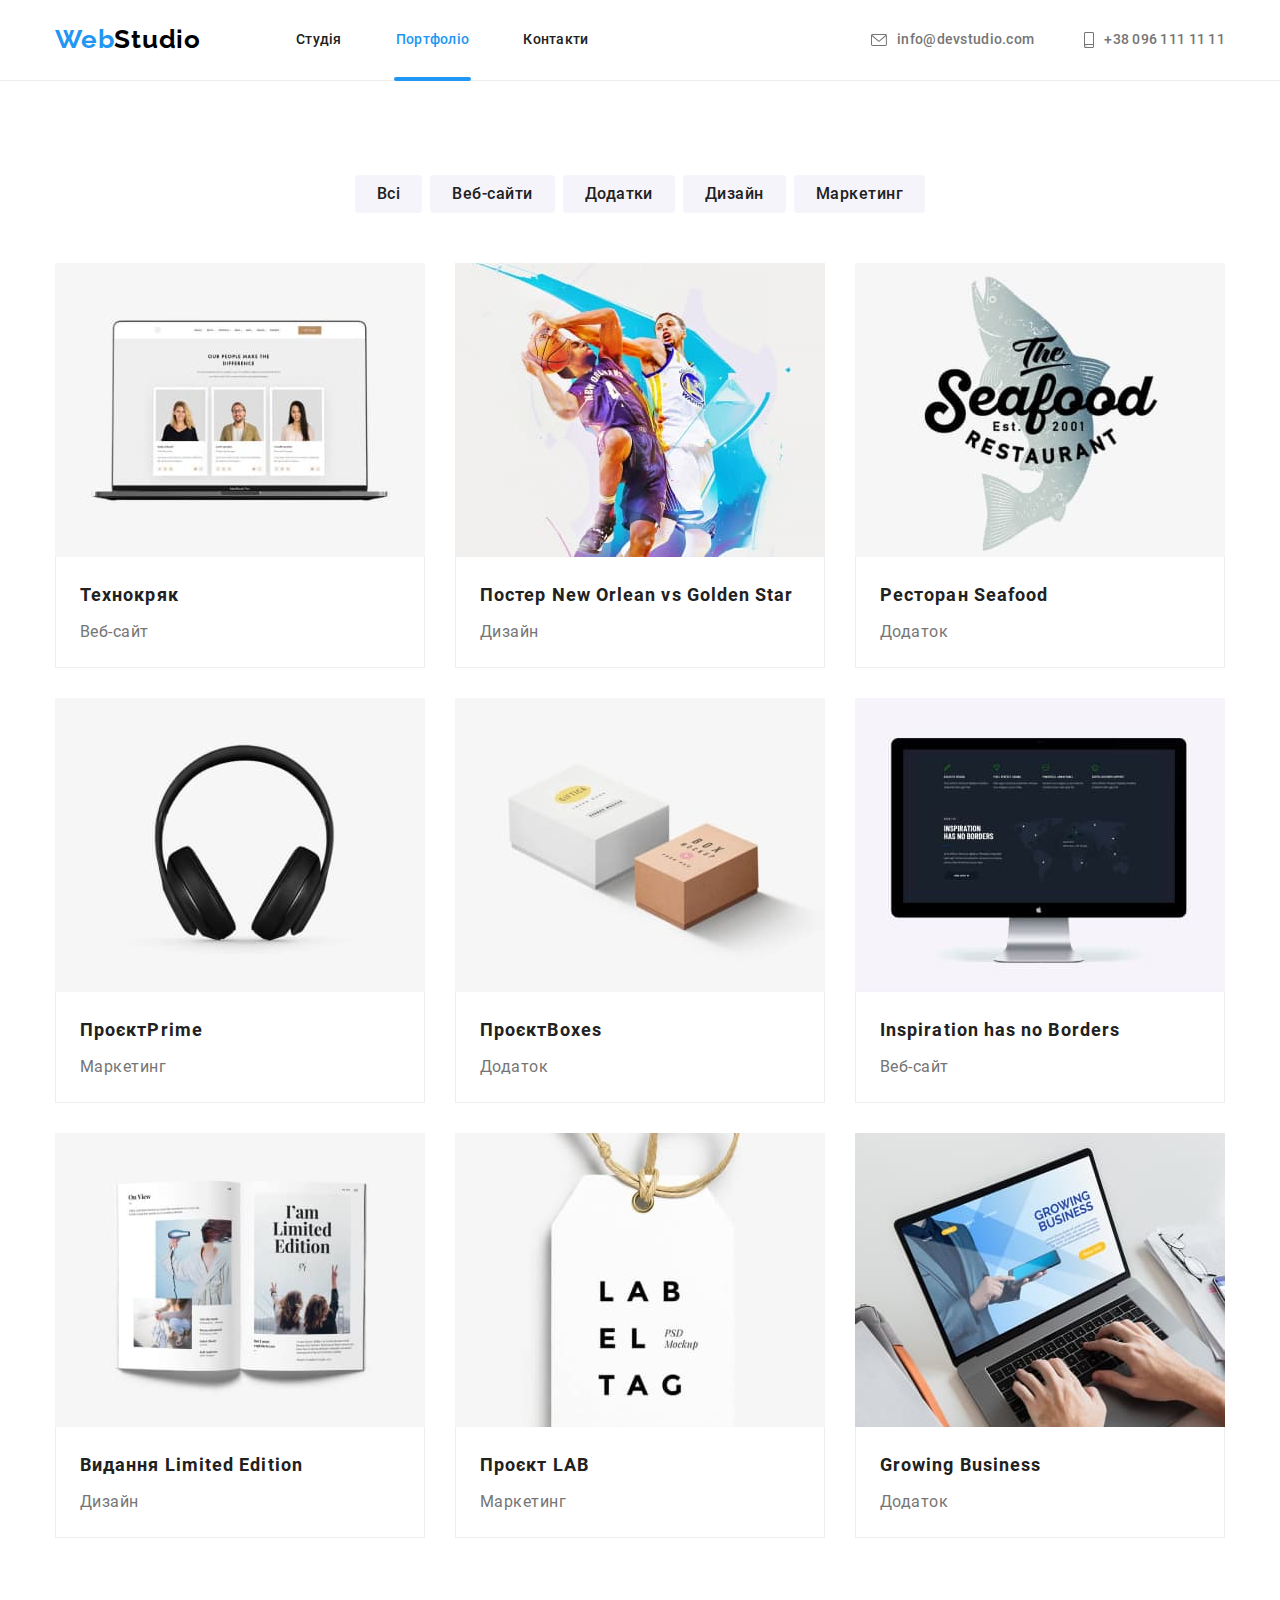
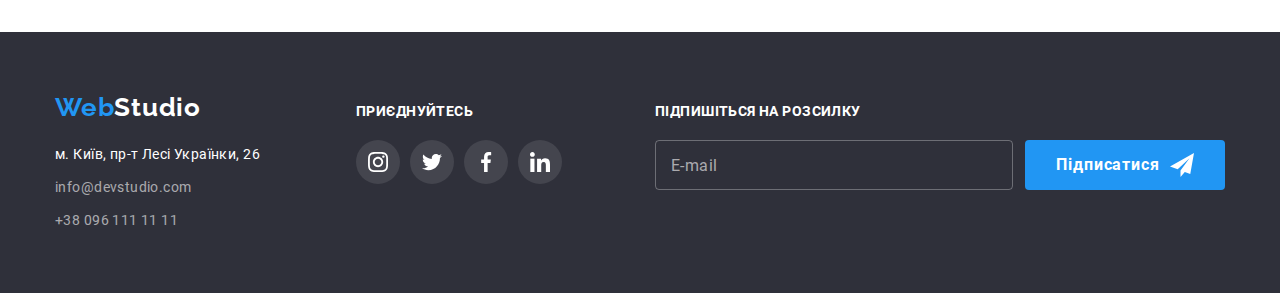
==== portfolio.html @ 1727e78d "start home work 8" ====
<!DOCTYPE html>
<html lang="uk">
  <head>
    <meta charset="UTF-8" />
    <meta http-equiv="X-UA-Compatible" content="IE=edge" />
    <meta name="viewport" content="width=device-width, initial-scale=1.0" />
    <link rel="stylesheet" href="./css/main.min.css" />
    <title>Портфоліо вебстудії</title>
  </head>
  <body>
    <header class="header">
      <div class="container header__container">
        <nav class="navigation">
          <a href="./index.html" lang="en" class="logo navigation__logo"
            >Web<span class="logo__dark">Studio</span></a
          >
          <ul class="pages">
            <li class="pages__item">
              <a href="./index.html" class="pages__link">Студія</a>
            </li>
            <li class="pages__item">
              <a href="./portfolio.html" target="_parent" class="pages__link pages__link--current"
                >Портфоліо</a
              >
            </li>
            <li class="pages__item"><a href="#" class="pages__link">Контакти</a></li>
          </ul>
        </nav>
        <ul class="contacts">
          <li class="contacts__item">
            <a href="mailto:info@devstudio.com" lang="en" class="contacts__link">
              <svg class="contacts__icon" width="16" height="12">
                <use href="./images/symbol-defso.svg#icon-envelope"></use>
              </svg>
              info@devstudio.com</a
            >
          </li>
          <li class="contacts__item">
            <a href="tel:+380961111111" class="contacts__link">
              <svg class="contacts__icon" width="10" height="16">
                <use href="./images/symbol-defso.svg#icon-smartphone"></use>
              </svg>

              +38 096 111 11 11</a
            >
          </li>
        </ul>
      </div>
    </header>
    <main>
      <section class="section">
        <div class="container">
          <h1 class="section__title section__title--hidden">Приклади робіт</h1>
          <ul class="filters">
            <li class="filters__item">
              <button type="button" class="button filters__button">Всі</button>
            </li>
            <li class="filters__item">
              <button type="button" class="button filters__button">Веб-сайти</button>
            </li>
            <li class="filters__item">
              <button type="button" class="button filters__button">Додатки</button>
            </li>
            <li class="filters__item">
              <button type="button" class="button filters__button">Дизайн</button>
            </li>
            <li class="filters__item">
              <button type="button" class="button filters__button">Маркетинг</button>
            </li>
          </ul>
          <ul class="examples">
            <li class="examples__item">
              <a href="#" class="examples__link">
                <div class="examples__wrap">
                  <img src="./images/tehnokryak.jpg" alt="приклад веб-сайту" />
                  <p class="examples__overlay">
                    Ресурс пропонує комплексні пропозиції з різним рівнем функціоналу та сервісів.
                    Все це дозволить відвідувачу отримати вичерпні відомості про компанію чи
                    приватну особу.
                  </p>
                </div>
                <div class="examples__box">
                  <h2 class="examples__title">Технокряк</h2>
                  <p class="examples__text">Веб-сайт</p>
                </div>
              </a>
            </li>
            <li class="examples__item">
              <a href="#" class="examples__link">
                <div class="examples__wrap">
                  <img src="./images/poster.jpg" alt="афіша баскетбольного матчу" />
                  <p class="examples__overlay">
                    Ресурс пропонує комплексні пропозиції з різним рівнем функціоналу та сервісів.
                    Все це дозволить відвідувачу отримати вичерпні відомості про компанію чи
                    приватну особу.
                  </p>
                </div>
                <div class="examples__box">
                  <h2 class="examples__title">
                    Постер <span lang="en">New Orlean vs Golden Star</span>
                  </h2>
                  <p class="examples__text">Дизайн</p>
                </div>
              </a>
            </li>
            <li class="examples__item">
              <a href="#" class="examples__link">
                <div class="examples__wrap">
                  <img src="./images/sea.jpg" alt="приклад додатку для ресторану" />
                  <p class="examples__overlay">
                    Ресурс пропонує комплексні пропозиції з різним рівнем функціоналу та сервісів.
                    Все це дозволить відвідувачу отримати вичерпні відомості про компанію чи
                    приватну особу.
                  </p>
                </div>
                <div class="examples__box">
                  <h2 class="examples__title">Ресторан <span lang="en">Seafood</span></h2>
                  <p class="examples__text">Додаток</p>
                </div>
              </a>
            </li>
            <li class="examples__item">
              <a href="#" class="examples__link">
                <div class="examples__wrap">
                  <img src="./images/prime.jpg" alt="аудіо-навушники" />
                  <p class="examples__overlay">
                    Ресурс пропонує комплексні пропозиції з різним рівнем функціоналу та сервісів.
                    Все це дозволить відвідувачу отримати вичерпні відомості про компанію чи
                    приватну особу.
                  </p>
                </div>
                <div class="examples__box">
                  <h2 class="examples__title">Проєкт<span lang="en">Prime</span></h2>
                  <p class="examples__text">Маркетинг</p>
                </div>
              </a>
            </li>
            <li class="examples__item">
              <a href="#" class="examples__link">
                <div class="examples__wrap">
                  <img src="./images/boxes.jpg" alt="приклад додатку" />
                  <p class="examples__overlay">
                    Ресурс пропонує комплексні пропозиції з різним рівнем функціоналу та сервісів.
                    Все це дозволить відвідувачу отримати вичерпні відомості про компанію чи
                    приватну особу.
                  </p>
                </div>
                <div class="examples__box">
                  <h2 class="examples__title">Проєкт<span lang="en">Boxes</span></h2>
                  <p class="examples__text">Додаток</p>
                </div>
              </a>
            </li>
            <li class="examples__item">
              <a href="#" class="examples__link">
                <div class="examples__wrap">
                  <img src="./images/inspiration.jpg" alt="приклад веб-сайту" />
                  <p class="examples__overlay">
                    Ресурс пропонує комплексні пропозиції з різним рівнем функціоналу та сервісів.
                    Все це дозволить відвідувачу отримати вичерпні відомості про компанію чи
                    приватну особу.
                  </p>
                </div>
                <div class="examples__box">
                  <h2 class="examples__title" lang="en">Inspiration has no Borders</h2>
                  <p class="examples__text">Веб-сайт</p>
                </div>
              </a>
            </li>
            <li class="examples__item">
              <a href="#" class="examples__link">
                <div class="examples__wrap">
                  <img src="./images/le.jpg" alt="приклад дизайна журналу" />
                  <p class="examples__overlay">
                    Ресурс пропонує комплексні пропозиції з різним рівнем функціоналу та сервісів.
                    Все це дозволить відвідувачу отримати вичерпні відомості про компанію чи
                    приватну особу.
                  </p>
                </div>
                <div class="examples__box">
                  <h2 class="examples__title">Видання <span lang="en">Limited Edition</span></h2>
                  <p class="examples__text">Дизайн</p>
                </div>
              </a>
            </li>
            <li class="examples__item">
              <a href="#" class="examples__link">
                <div class="examples__wrap">
                  <img src="./images/lab.jpg" alt="лейба етикетка" />
                  <p class="examples__overlay">
                    Ресурс пропонує комплексні пропозиції з різним рівнем функціоналу та сервісів.
                    Все це дозволить відвідувачу отримати вичерпні відомості про компанію чи
                    приватну особу.
                  </p>
                </div>
                <div class="examples__box">
                  <h2 class="examples__title">Проєкт <span lang="en">LAB</span></h2>
                  <p class="examples__text">Маркетинг</p>
                </div>
              </a>
            </li>
            <li class="examples__item">
              <a href="#" class="examples__link">
                <div class="examples__wrap">
                  <img src="./images/growing.jpg" alt="приклад додатку для бізнесу" />
                  <p class="examples__overlay">
                    Ресурс пропонує комплексні пропозиції з різним рівнем функціоналу та сервісів.
                    Все це дозволить відвідувачу отримати вичерпні відомості про компанію чи
                    приватну особу.
                  </p>
                </div>
                <div class="examples__box">
                  <h2 class="examples__title" lang="en">Growing Business</h2>
                  <p class="examples__text">Додаток</p>
                </div>
              </a>
            </li>
          </ul>
        </div>
      </section>
    </main>
    <footer class="footer">
      <div class="container container--with-flex">
        <div class="left-footer">
          <a href="#" lang="en" class="logo">Web<span class="logo__light">Studio</span></a>
          <address class="address">
            <ul>
              <li class="address__item">
                <a
                  href="https://www.google.com/maps/place/%D0%B1%D1%83%D0%BB%D1%8C%D0%B2%D0%B0%D1%80+%D0%9B%D0%B5%D1%81%D1%96+%D0%A3%D0%BA%D1%80%D0%B0%D1%97%D0%BD%D0%BA%D0%B8,+26,+%D0%9A%D0%B8%D1%97%D0%B2,+02000/@50.4265807,30.5383858,17z/data=!3m1!4b1!4m5!3m4!1s0x40d4cf0e033ecbe9:0x57a4dffefec77da0!8m2!3d50.4265807!4d30.5383858"
                  target="_blank"
                  rel="noopener noreferrer nofollow"
                  class="address__map"
                  >м. Київ, пр-т Лесі Українки, 26
                </a>
              </li>
              <li class="address__item">
                <a href="mailto:info@devstudio.com" lang="en" class="address__mail-and-tel"
                  >info@devstudio.com</a
                >
              </li>
              <li class="address__item">
                <a href="tel:+380961111111" class="address__mail-and-tel">+38 096 111 11 11</a>
              </li>
            </ul>
          </address>
        </div>
        <div class="call">
          <p class="call__title">Приєднуйтесь</p>
          <ul class="social">
            <li class="social__item">
              <a
                href="https://www.instagram.com"
                target="_blank"
                rel="noopener noreferrer"
                class="social__link"
              >
                <svg width="20" height="20">
                  <use href="./images/symbol-defso.svg#icon-instagram"></use></svg
              ></a>
            </li>
            <li class="social__item">
              <a
                href="https://twitter.com"
                target="_blank"
                rel="noopener noreferrer nofollov"
                class="social__link"
              >
                <svg width="20" height="20">
                  <use href="./images/symbol-defso.svg#icon-twitter"></use></svg
              ></a>
            </li>
            <li class="social__item">
              <a
                href="https://facebook.com"
                target="_blank"
                rel="noopener noreferrer nofollov"
                class="social__link"
              >
                <svg width="20" height="20">
                  <use href="./images/symbol-defso.svg#icon-facebook"></use></svg
              ></a>
            </li>
            <li class="social__item">
              <a
                href="https://linkedin.com"
                target="_blank"
                rel="noopener noreferrer nofollov"
                class="social__link"
              >
                <svg width="20" height="20">
                  <use href="./images/symbol-defso.svg#icon-linkedin"></use></svg
              ></a>
            </li>
          </ul>
        </div>
        <form action="#">
          <p class="call__title">Підпишіться на розсилку</p>
          <div class="subscription">
            <label>
              <input type="email" name="send" class="subscription__input" placeholder="E-mail"
            /></label>
            <button type="submit" class="button subscription__button">
              Підписатися
              <svg width="24" height="24">
                <use href="./images/symbol-defso.svg#icon-send"></use>
              </svg>
            </button>
          </div>
        </form>
      </div>
    </footer>
  </body>
</html>
---- css/main.min.css ----
/*! modern-normalize v1.1.0 | MIT License | https://github.com/sindresorhus/modern-normalize */*,::before,::after{-webkit-box-sizing:border-box;box-sizing:border-box}html{line-height:1.15;-webkit-text-size-adjust:100%;-moz-tab-size:4;-o-tab-size:4;tab-size:4}body{margin:0;font-family:system-ui,-apple-system,"Segoe UI",Roboto,Helvetica,Arial,sans-serif,"Apple Color Emoji","Segoe UI Emoji"}hr{height:0;color:inherit}abbr[title]{-webkit-text-decoration:underline dotted;text-decoration:underline dotted}b,strong{font-weight:bolder}code,kbd,samp,pre{font-family:ui-monospace,SFMono-Regular,Consolas,"Liberation Mono",Menlo,monospace;font-size:1em}small{font-size:80%}sub,sup{font-size:75%;line-height:0;position:relative;vertical-align:baseline}sub{bottom:-0.25em}sup{top:-0.5em}table{text-indent:0;border-color:inherit}button,input,optgroup,select,textarea{font-family:inherit;font-size:100%;line-height:1.15;margin:0}button,select{text-transform:none}button,[type=button],[type=reset],[type=submit]{-webkit-appearance:button}::-moz-focus-inner{border-style:none;padding:0}:-moz-focusring{outline:1px dotted ButtonText}:-moz-ui-invalid{box-shadow:none}legend{padding:0}progress{vertical-align:baseline}::-webkit-inner-spin-button,::-webkit-outer-spin-button{height:auto}[type=search]{-webkit-appearance:textfield;outline-offset:-2px}::-webkit-search-decoration{-webkit-appearance:none}::-webkit-file-upload-button{-webkit-appearance:button;font:inherit}summary{display:list-item}h1,h2,h3,p,ul{margin:0;padding-left:0}ul{list-style:none}body{font-family:"Roboto",sans-serif;color:var(--primary-color)}.section__title{font-size:36px;line-height:1.17;text-align:center;letter-spacing:.03em}.section__title--with-margin-bottom{margin-bottom:50px}img{display:block;max-width:100%;height:auto}:root{--accent-color: #2196f3;--hover-color: #188ce8;--normal-color: #ffffff;--primary-color: #212121;--minor-color: #757575;--secondary-color: #f5f4fa;--color-deco: #afb1b8;--transition-timing: 250ms cubic-bezier(0.4, 0, 0.2, 1)}.examples__link,.address__mail-and-tel,.address__map,.customers__link,.social__link,.contacts__link,.pages__link{text-decoration:none;color:currentColor;font-size:14px;-webkit-transition:color var(--transition-timing),background-color var(--transition-timing),border-color var(--transition-timing),fill var(--transition-timing),-webkit-box-shadow var(--transition-timing);transition:color var(--transition-timing),background-color var(--transition-timing),border-color var(--transition-timing),fill var(--transition-timing),-webkit-box-shadow var(--transition-timing);transition:color var(--transition-timing),background-color var(--transition-timing),border-color var(--transition-timing),box-shadow var(--transition-timing),fill var(--transition-timing);transition:color var(--transition-timing),background-color var(--transition-timing),border-color var(--transition-timing),box-shadow var(--transition-timing),fill var(--transition-timing),-webkit-box-shadow var(--transition-timing)}.examples__link:hover,.address__mail-and-tel:hover,.address__map:hover,.customers__link:hover,.social__link:hover,.contacts__link:hover,.pages__link:hover,.examples__link:focus,.address__mail-and-tel:focus,.address__map:focus,.customers__link:focus,.social__link:focus,.contacts__link:focus,.pages__link:focus{color:var(--accent-color);fill:var(--accent-color)}.section__title--hidden,.check__input{position:absolute;white-space:nowrap;width:1px;height:1px;overflow:hidden;border:0;padding:0;clip:rect(0 0 0 0);-webkit-clip-path:inset(50%);clip-path:inset(50%);margin:-1px}@font-face{font-family:"Raleway";font-style:normal;font-weight:400;src:url("../fonts/raleway-v28-latin-regular.eot");src:local(""),url("../fonts/raleway-v28-latin-regular.eot?#iefix") format("embedded-opentype"),url("../fonts/raleway-v28-latin-regular.woff2") format("woff2"),url("../fonts/raleway-v28-latin-regular.woff") format("woff"),url("../fonts/raleway-v28-latin-regular.ttf") format("truetype"),url("../fonts/raleway-v28-latin-regular.svg#Raleway") format("svg")}@font-face{font-family:"Raleway";font-style:normal;font-weight:700;src:url("../fonts/raleway-v28-latin-700.eot");src:local(""),url("../fonts/raleway-v28-latin-700.eot?#iefix") format("embedded-opentype"),url("../fonts/raleway-v28-latin-700.woff2") format("woff2"),url("../fonts/raleway-v28-latin-700.woff") format("woff"),url("../fonts/raleway-v28-latin-700.ttf") format("truetype"),url("../fonts/raleway-v28-latin-700.svg#Raleway") format("svg")}@font-face{font-family:"Roboto";font-style:normal;font-weight:400;src:url("../fonts/roboto-v30-latin_cyrillic-regular.eot");src:local(""),url("../fonts/roboto-v30-latin_cyrillic-regular.eot?#iefix") format("embedded-opentype"),url("../fonts/roboto-v30-latin_cyrillic-regular.woff2") format("woff2"),url("../fonts/roboto-v30-latin_cyrillic-regular.woff") format("woff"),url("../fonts/roboto-v30-latin_cyrillic-regular.ttf") format("truetype"),url("../fonts/roboto-v30-latin_cyrillic-regular.svg#Roboto") format("svg")}@font-face{font-family:"Roboto";font-style:normal;font-weight:500;src:url("../fonts/roboto-v30-latin_cyrillic-500.eot");src:local(""),url("../fonts/roboto-v30-latin_cyrillic-500.eot?#iefix") format("embedded-opentype"),url("../fonts/roboto-v30-latin_cyrillic-500.woff2") format("woff2"),url("../fonts/roboto-v30-latin_cyrillic-500.woff") format("woff"),url("../fonts/roboto-v30-latin_cyrillic-500.ttf") format("truetype"),url("../fonts/roboto-v30-latin_cyrillic-500.svg#Roboto") format("svg")}@font-face{font-family:"Roboto";font-style:normal;font-weight:700;src:url("../fonts/roboto-v30-latin_cyrillic-700.eot");src:local(""),url("../fonts/roboto-v30-latin_cyrillic-700.eot?#iefix") format("embedded-opentype"),url("../fonts/roboto-v30-latin_cyrillic-700.woff2") format("woff2"),url("../fonts/roboto-v30-latin_cyrillic-700.woff") format("woff"),url("../fonts/roboto-v30-latin_cyrillic-700.ttf") format("truetype"),url("../fonts/roboto-v30-latin_cyrillic-700.svg#Roboto") format("svg")}@font-face{font-family:"Roboto";font-style:normal;font-weight:900;src:url("../fonts/roboto-v30-latin_cyrillic-900.eot");src:local(""),url("../fonts/roboto-v30-latin_cyrillic-900.eot?#iefix") format("embedded-opentype"),url("../fonts/roboto-v30-latin_cyrillic-900.woff2") format("woff2"),url("../fonts/roboto-v30-latin_cyrillic-900.woff") format("woff"),url("../fonts/roboto-v30-latin_cyrillic-900.ttf") format("truetype"),url("../fonts/roboto-v30-latin_cyrillic-900.svg#Roboto") format("svg")}.container{width:1200px;padding:0px 15px;margin:0 auto}.section{padding-top:94px;padding-bottom:94px}.section--no-padding-top{padding-top:0}.section--another-background{background-color:var(--secondary-color)}.button{font-weight:700;font-size:16px;font-family:inherit;border:none;cursor:pointer;padding:0;border-radius:4px;-webkit-transition:color var(--transition-timing),background-color var(--transition-timing),border-color var(--transition-timing),-webkit-box-shadow var(--transition-timing);transition:color var(--transition-timing),background-color var(--transition-timing),border-color var(--transition-timing),-webkit-box-shadow var(--transition-timing);transition:color var(--transition-timing),background-color var(--transition-timing),border-color var(--transition-timing),box-shadow var(--transition-timing);transition:color var(--transition-timing),background-color var(--transition-timing),border-color var(--transition-timing),box-shadow var(--transition-timing),-webkit-box-shadow var(--transition-timing)}.button:hover,.button:focus{background-color:var(--hover-color);-webkit-box-shadow:0px 4px 4px rgba(0,0,0,.15);box-shadow:0px 4px 4px rgba(0,0,0,.15)}.logo{font-weight:700;font-size:26px;line-height:1.2;letter-spacing:.03em;font-family:"Raleway";color:var(--accent-color);text-decoration:none}.logo__dark{color:#000}.logo__light{color:var(--normal-color)}.navigation__logo{padding-top:24px;margin-right:93px}.header{border-bottom:1px solid #ececec}.header__container{display:-webkit-box;display:-ms-flexbox;display:flex;-webkit-box-pack:justify;-ms-flex-pack:justify;justify-content:space-between}.navigation{display:-webkit-box;display:-ms-flexbox;display:flex}.pages{display:-webkit-box;display:-ms-flexbox;display:flex}.pages__item:not(:last-child){margin-right:50px}.pages__link{position:relative;font-weight:500;line-height:1.14;letter-spacing:.02em;color:inherit;display:block;padding:32px 2px 32px 2px}.pages__link--current{color:var(--accent-color)}.pages__link--current::after{content:"";display:block;width:100%;height:4px;border-radius:2px;background-color:currentColor;position:absolute;left:0;bottom:-1px}.pages__link:not(.pages__link--current)::after{content:"";display:block;width:100%;height:4px;border-radius:2px;background-color:var(--accent-color);position:absolute;left:0;bottom:-1px;-webkit-transform:scaleX(0);transform:scaleX(0);-webkit-transition:-webkit-transform var(--transition-timing);transition:-webkit-transform var(--transition-timing);transition:transform var(--transition-timing);transition:transform var(--transition-timing), -webkit-transform var(--transition-timing)}.pages__link:hover::after{-webkit-transform:scaleX(1);transform:scaleX(1)}.contacts{display:-webkit-box;display:-ms-flexbox;display:flex}.contacts__item:not(:last-child){margin-right:50px}.contacts__link{font-weight:500;line-height:1.14;letter-spacing:.02em;display:-webkit-box;display:-ms-flexbox;display:flex;-webkit-box-align:center;-ms-flex-align:center;align-items:center;padding:32px 0px;font-style:normal;color:var(--minor-color)}.contacts__icon{margin-right:10px;fill:currentColor;-webkit-transition:fill var(--transition-timing);transition:fill var(--transition-timing)}.hero{width:1600px;margin:auto;background:-webkit-gradient(linear, left top, left bottom, from(rgba(47, 48, 58, 0.4)), to(rgba(47, 48, 58, 0.4))),url(../images/heroback.jpg),#2f303a;background:linear-gradient(rgba(47, 48, 58, 0.4), rgba(47, 48, 58, 0.4)),url(../images/heroback.jpg),#2f303a;background-repeat:no-repeat;background-position:center;text-align:center;padding:200px 0px}.hero__title{max-width:696px;font-weight:900;font-size:44px;line-height:1.36;letter-spacing:.06em;margin:0 auto;margin-bottom:30px;text-transform:uppercase;color:var(--normal-color)}.hero__button{line-height:1.88;letter-spacing:.06em;color:var(--normal-color);background-color:var(--accent-color);padding:10px 32px 10px 32px;min-width:216px}.benefits{display:-webkit-box;display:-ms-flexbox;display:flex;-webkit-column-gap:30px;-moz-column-gap:30px;column-gap:30px}.benefits__item{-ms-flex-preferred-size:calc((100% - 90px)/4);flex-basis:calc((100% - 90px)/4)}.benefits__icon-wrapper{display:-webkit-box;display:-ms-flexbox;display:flex;-webkit-box-pack:center;-ms-flex-pack:center;justify-content:center;-webkit-box-align:center;-ms-flex-align:center;align-items:center;background-color:var(--secondary-color);margin-bottom:30px;width:270px;height:120px;border-radius:4px}.benefits__title{font-size:14px;line-height:1.14;letter-spacing:.03em;margin-bottom:10px;text-transform:uppercase}.benefits__text{font-size:14px;line-height:1.71;letter-spacing:.03em;color:var(--minor-color)}.what-we-do{display:-webkit-box;display:-ms-flexbox;display:flex;-webkit-column-gap:30px;-moz-column-gap:30px;column-gap:30px}.what-we-do__item{-ms-flex-preferred-size:calc((100% - 60px)/3);flex-basis:calc((100% - 60px)/3);position:relative}.what-we-do__wrapper{display:-webkit-box;display:-ms-flexbox;display:flex;-webkit-box-pack:center;-ms-flex-pack:center;justify-content:center;-webkit-box-align:center;-ms-flex-align:center;align-items:center;width:100%;height:70px;background-color:rgba(47,48,58,.8);position:absolute;bottom:0;left:0}.what-we-do__title{font-weight:700;font-size:14px;line-height:1.14;letter-spacing:.03em;text-transform:uppercase;color:var(--normal-color)}.team{text-align:center;display:-webkit-box;display:-ms-flexbox;display:flex;-webkit-column-gap:30px;-moz-column-gap:30px;column-gap:30px}.team__item{-ms-flex-preferred-size:calc((100% - 90px)/4);flex-basis:calc((100% - 90px)/4);background-color:var(--normal-color);-webkit-box-shadow:0px 1px 3px rgba(0,0,0,.12),0px 1px 1px rgba(0,0,0,.14),0px 2px 1px rgba(0,0,0,.2);box-shadow:0px 1px 3px rgba(0,0,0,.12),0px 1px 1px rgba(0,0,0,.14),0px 2px 1px rgba(0,0,0,.2);border-radius:0px 0px 4px 4px}.team__wrapper{padding:30px 0px}.team__title{font-weight:500;font-size:16px;line-height:1.19;letter-spacing:.03em;margin-bottom:10px}.team__text{font-size:16px;line-height:1.19;letter-spacing:.03em;margin-bottom:16px;color:var(--minor-color)}.social{display:-webkit-box;display:-ms-flexbox;display:flex;-webkit-box-pack:center;-ms-flex-pack:center;justify-content:center;gap:10px}.social__link{display:-webkit-box;display:-ms-flexbox;display:flex;-webkit-box-pack:center;-ms-flex-pack:center;justify-content:center;-webkit-box-align:center;-ms-flex-align:center;align-items:center;width:44px;height:44px;border-radius:50px;fill:var(--color-deco)}.social__link:hover,.social__link:focus{fill:var(--normal-color);background-color:currentColor}.customers{display:-webkit-box;display:-ms-flexbox;display:flex;-webkit-box-pack:center;-ms-flex-pack:center;justify-content:center;gap:30px}.customers__item{width:calc((100% - 150px)/6);height:92px}.customers__link{display:-webkit-box;display:-ms-flexbox;display:flex;-webkit-box-pack:center;-ms-flex-pack:center;justify-content:center;-webkit-box-align:center;-ms-flex-align:center;align-items:center;fill:var(--color-deco);width:100%;height:100%;border:1px solid var(--color-deco);border-radius:4px}.customers__link:hover,.customers__link:focus{border-color:var(--accent-color)}.footer{background-color:#2f303a;padding-top:60px;padding-bottom:60px}.container--with-flex{display:-webkit-box;display:-ms-flexbox;display:flex;-webkit-box-align:baseline;-ms-flex-align:baseline;align-items:baseline}.left-footer{margin-right:70px;-webkit-box-flex:1;-ms-flex-positive:1;flex-grow:1}.address{margin-top:20px}.address__item:nth-child(n+2){margin-top:9px}.address__map{font-style:normal;line-height:1.71;letter-spacing:.03em;color:var(--normal-color)}.address__mail-and-tel{font-style:normal;line-height:1.71;letter-spacing:.03em;color:rgba(255,255,255,.6)}.call{margin-right:93px}.call__title{font-weight:700;margin-bottom:20px;font-size:14px;line-height:1.14;letter-spacing:.03em;text-transform:uppercase;color:var(--normal-color)}.social__item .social__link{display:-webkit-box;display:-ms-flexbox;display:flex;-webkit-box-pack:center;-ms-flex-pack:center;justify-content:center;-webkit-box-align:center;-ms-flex-align:center;align-items:center;width:44px;height:44px;border-radius:50px;fill:var(--normal-color);background-color:rgba(255,255,255,.1)}.social__item .social__link:hover,.social__item .social__link:focus{background-color:currentColor}.subscription{display:-webkit-box;display:-ms-flexbox;display:flex;gap:12px}.subscription__input{min-width:358px;height:50px;padding:15px 0px 15px 15px;background-color:rgba(0,0,0,0);border:1px solid rgba(255,255,255,.3);border-radius:4px;outline:none;font-weight:400;font-size:16px;line-height:1.25;letter-spacing:.03em;color:var(--normal-color);-webkit-transition:border-color var(--transition-timing);transition:border-color var(--transition-timing)}.subscription__input:focus{border-color:var(--normal-color);-webkit-box-shadow:0px 4px 4px rgba(0,0,0,.15);box-shadow:0px 4px 4px rgba(0,0,0,.15)}.subscription__input:hover{border-color:var(--accent-color)}.subscription__input::-webkit-input-placeholder{font-weight:400;font-size:16px;line-height:1.25;letter-spacing:.03em;color:rgba(255,255,255,.6)}.subscription__input::-moz-placeholder{font-weight:400;font-size:16px;line-height:1.25;letter-spacing:.03em;color:rgba(255,255,255,.6)}.subscription__input:-ms-input-placeholder{font-weight:400;font-size:16px;line-height:1.25;letter-spacing:.03em;color:rgba(255,255,255,.6)}.subscription__input::-ms-input-placeholder{font-weight:400;font-size:16px;line-height:1.25;letter-spacing:.03em;color:rgba(255,255,255,.6)}.subscription__input::placeholder{font-weight:400;font-size:16px;line-height:1.25;letter-spacing:.03em;color:rgba(255,255,255,.6)}.subscription__button{line-height:1.88;letter-spacing:.06em;color:var(--normal-color);background-color:var(--accent-color);min-width:200px;padding:10px 0px;display:-webkit-box;display:-ms-flexbox;display:flex;-webkit-box-pack:center;-ms-flex-pack:center;justify-content:center;-webkit-box-align:center;-ms-flex-align:center;align-items:center;gap:10px}.filters{display:-webkit-box;display:-ms-flexbox;display:flex;-webkit-box-pack:center;-ms-flex-pack:center;justify-content:center}.filters__item:not(:last-child){margin-right:8px}.filters__button{font-weight:500;line-height:1.63;letter-spacing:.03em;color:inherit;background-color:var(--secondary-color);border-radius:4px;padding:6px 22px 6px 22px}.filters__button:hover,.filters__button:focus{color:var(--normal-color);background-color:var(--accent-color);-webkit-box-shadow:0px 3px 1px rgba(0,0,0,.1),0px 1px 2px rgba(0,0,0,.08),0px 2px 2px rgba(0,0,0,.12);box-shadow:0px 3px 1px rgba(0,0,0,.1),0px 1px 2px rgba(0,0,0,.08),0px 2px 2px rgba(0,0,0,.12)}.examples{margin-top:50px;display:-webkit-box;display:-ms-flexbox;display:flex;-ms-flex-wrap:wrap;flex-wrap:wrap;gap:30px}.examples__item{-ms-flex-preferred-size:calc((100% - 60px)/3);flex-basis:calc((100% - 60px)/3);background-color:var(--normal-color)}.examples__link{display:block}.examples__link:hover,.examples__link:focus{color:inherit;-webkit-box-shadow:0px 1px 1px rgba(0,0,0,.12),0px 4px 4px rgba(0,0,0,.06),1px 4px 6px rgba(0,0,0,.16);box-shadow:0px 1px 1px rgba(0,0,0,.12),0px 4px 4px rgba(0,0,0,.06),1px 4px 6px rgba(0,0,0,.16)}.examples__title{font-size:18px;line-height:2;letter-spacing:.06em;margin-bottom:4px}.examples__text{font-size:16px;line-height:1.88;letter-spacing:.03em;color:var(--minor-color)}.examples__box{padding:20px 24px 20px 24px;border:1px solid #eee;border-top:none}.examples__wrap{position:relative;overflow:hidden}.examples__overlay{font-size:18px;line-height:1.6;letter-spacing:.03em;height:100%;padding:63px 24px;color:var(--normal-color);background-color:rgba(33,150,243,.9);position:absolute;top:0;left:0;-webkit-transform:translateY(100%);transform:translateY(100%);-webkit-transition:-webkit-transform var(--transition-timing);transition:-webkit-transform var(--transition-timing);transition:transform var(--transition-timing);transition:transform var(--transition-timing), -webkit-transform var(--transition-timing)}.examples__link:hover .examples__overlay,.examples__link:focus .examples__overlay{-webkit-transform:translateY(0%);transform:translateY(0%)}.backdrop{position:fixed;top:0;left:0;width:100%;height:100%;background-color:rgba(0,0,0,.2);-webkit-transition:opacity var(--transition-timing),visibility var(--transition-timing);transition:opacity var(--transition-timing),visibility var(--transition-timing)}.backdrop--is-hidden{opacity:0;visibility:hidden;pointer-events:none}.modal{width:528px;min-height:581px;padding:40px;background-color:var(--normal-color);-webkit-box-shadow:0px 1px 3px rgba(0,0,0,.12),0px 1px 1px rgba(0,0,0,.14),0px 2px 1px rgba(0,0,0,.2);box-shadow:0px 1px 3px rgba(0,0,0,.12),0px 1px 1px rgba(0,0,0,.14),0px 2px 1px rgba(0,0,0,.2);border-radius:4px;position:absolute;top:50%;left:50%;-webkit-transform:translate(-50%, -50%);transform:translate(-50%, -50%)}.modal__button{display:-webkit-box;display:-ms-flexbox;display:flex;-webkit-box-pack:center;-ms-flex-pack:center;justify-content:center;-webkit-box-align:center;-ms-flex-align:center;align-items:center;width:30px;height:30px;background-color:var(--normal-color);border-radius:50%;border:1px solid rgba(0,0,0,.1);position:absolute;right:8px;top:8px;-webkit-transition:var(--transition-timing);transition:var(--transition-timing)}.modal__button:focus,.modal__button:hover{fill:var(--accent-color)}.no-scroll{overflow:hidden}.form{width:448px}.form__title{font-weight:700;font-size:20px;line-height:1.15;letter-spacing:.03em;margin-bottom:12px;text-align:center}.form__field:not(:nth-child(5)){margin-bottom:10px}.form__field:nth-child(5){margin-bottom:20px}.form__label{font-size:12px;line-height:1.17;letter-spacing:.01em;display:block;margin-bottom:4px;color:var(--minor-color)}.form__input{font-size:12px;line-height:1.17;letter-spacing:.01em;cursor:pointer;outline:none;width:100%;height:40px;padding:10px 0px 10px 42px;border-radius:4px;border:1px solid rgba(33,33,33,.2);-webkit-transition:border-color var(--transition-timing);transition:border-color var(--transition-timing)}.form__input:focus{border-color:var(--accent-color)}.form__input__icon{position:absolute;top:50%;left:12px;-webkit-transform:translateY(-50%);transform:translateY(-50%);-webkit-transition:fill var(--transition-timing);transition:fill var(--transition-timing)}.form__input:focus+.form__input__icon{fill:var(--accent-color)}.form__text{display:block;width:100%;height:120px;padding:12px 16px;resize:none;cursor:pointer;border-radius:4px;border:1px solid rgba(33,33,33,.2);outline:none;-webkit-transition:border-color var(--transition-timing);transition:border-color var(--transition-timing)}.form__text:focus{border-color:var(--accent-color)}.form__text::-webkit-input-placeholder{font-weight:400;font-size:12px;line-height:1.17;letter-spacing:.01em;color:rgba(117,117,117,.5)}.form__text::-moz-placeholder{font-weight:400;font-size:12px;line-height:1.17;letter-spacing:.01em;color:rgba(117,117,117,.5)}.form__text:-ms-input-placeholder{font-weight:400;font-size:12px;line-height:1.17;letter-spacing:.01em;color:rgba(117,117,117,.5)}.form__text::-ms-input-placeholder{font-weight:400;font-size:12px;line-height:1.17;letter-spacing:.01em;color:rgba(117,117,117,.5)}.form__text::placeholder{font-weight:400;font-size:12px;line-height:1.17;letter-spacing:.01em;color:rgba(117,117,117,.5)}.form__button{line-height:1.88;letter-spacing:.06em;color:var(--normal-color);background-color:var(--accent-color);padding:10px 52px;min-width:200px;display:block;margin:0 auto}.input-wrapper{position:relative}.check{font-size:14px;line-height:1.71;letter-spacing:.03em;display:-webkit-box;display:-ms-flexbox;display:flex;-webkit-box-pack:center;-ms-flex-pack:center;justify-content:center;-webkit-box-align:center;-ms-flex-align:center;align-items:center;position:relative;margin-bottom:30px;color:var(--minor-color)}.check__span{position:relative;width:16px;height:15px;border:2px solid var(--primary-color);border-radius:2px;cursor:pointer;margin-right:7px;-webkit-transition:background-color var(--transition-timing),-webkit-box-shadow var(--transition-timing);transition:background-color var(--transition-timing),-webkit-box-shadow var(--transition-timing);transition:background-color var(--transition-timing),box-shadow var(--transition-timing);transition:background-color var(--transition-timing),box-shadow var(--transition-timing),-webkit-box-shadow var(--transition-timing)}.check__input:checked+.check__span{border:none;background-color:var(--accent-color);-webkit-box-shadow:0px 4px 4px rgba(0,0,0,.25);box-shadow:0px 4px 4px rgba(0,0,0,.25)}.check__icon{fill:rgba(0,0,0,0);position:absolute;top:50%;left:50%;-webkit-transform:translate(-50%, -50%);transform:translate(-50%, -50%);-webkit-transition:fill var(--transition-timing);transition:fill var(--transition-timing)}.check__input:checked+.check__span .check__icon{fill:var(--normal-color)}.check__link{color:var(--accent-color);text-decoration:underline;-webkit-transition:color var(--transition-timing);transition:color var(--transition-timing)}.check__link:hover,.check__link:focus{color:var(--hover-color)}/*# sourceMappingURL=main.min.css.map */
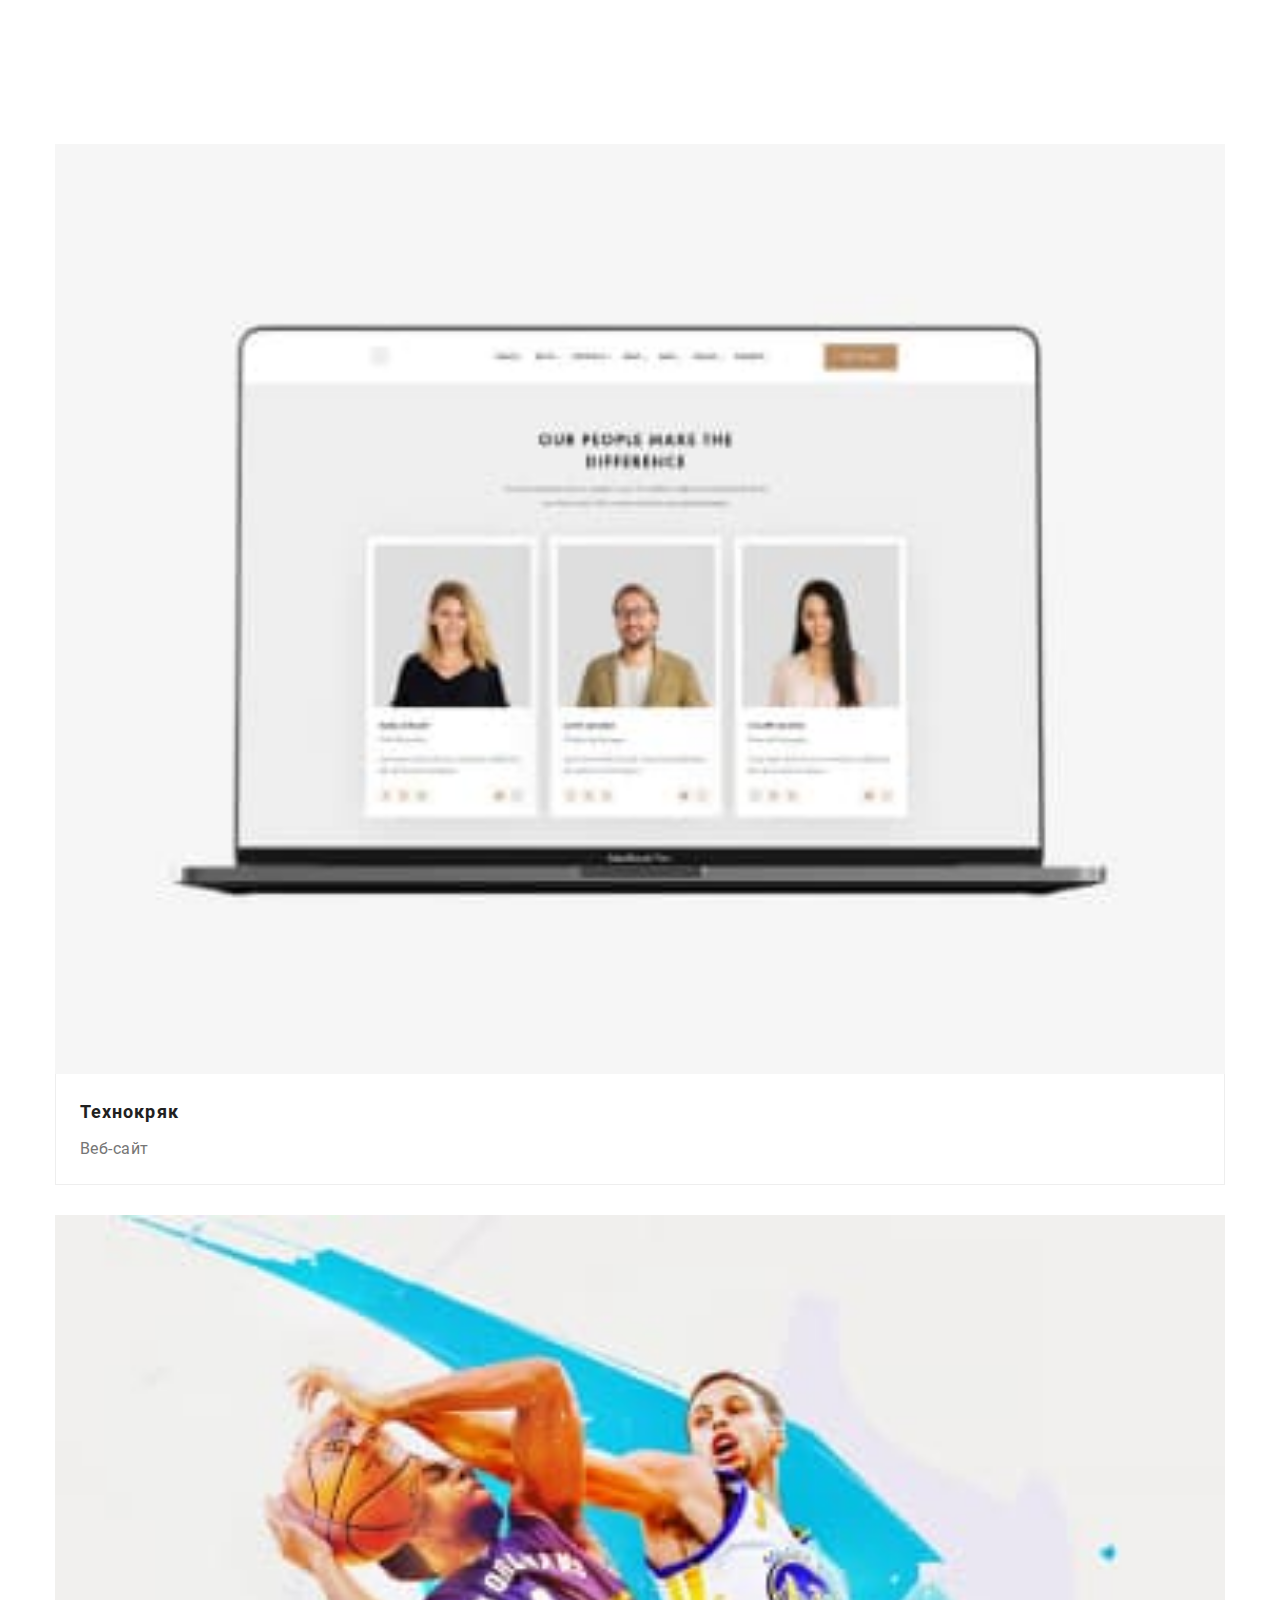
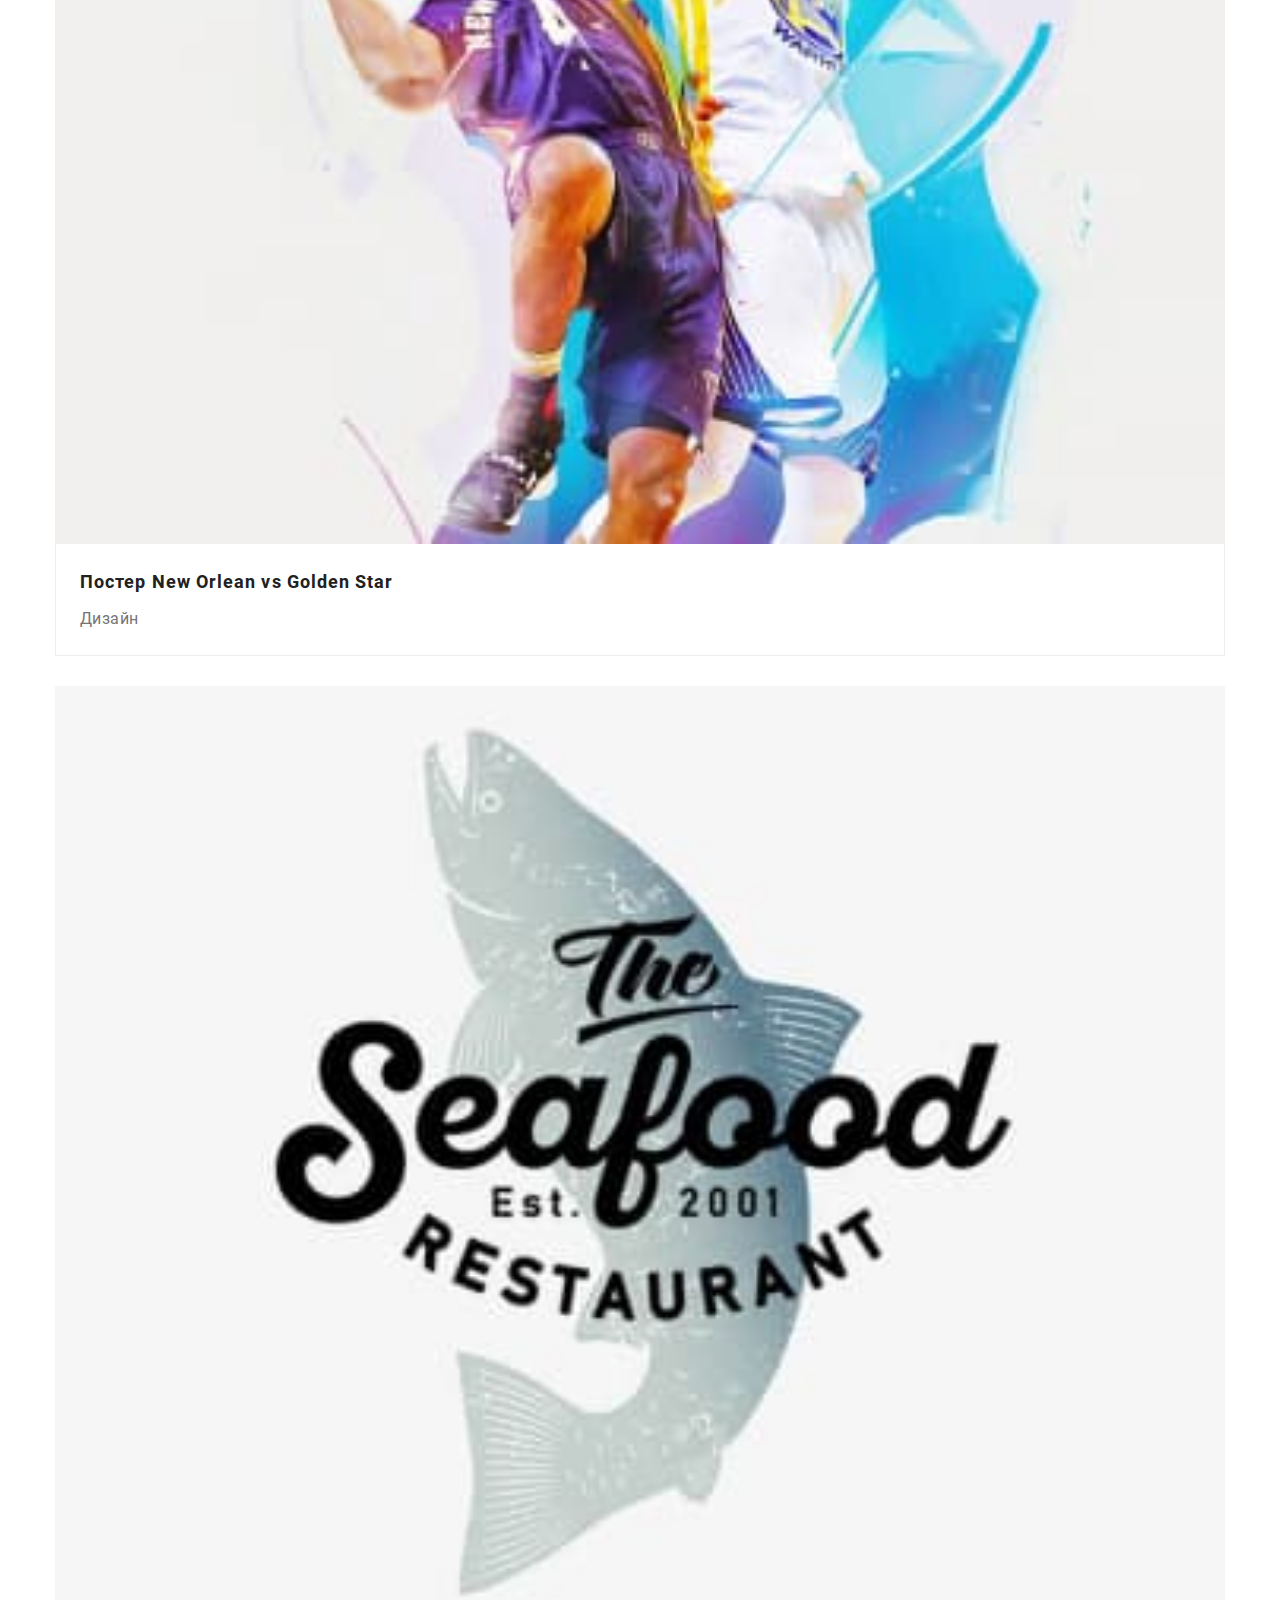
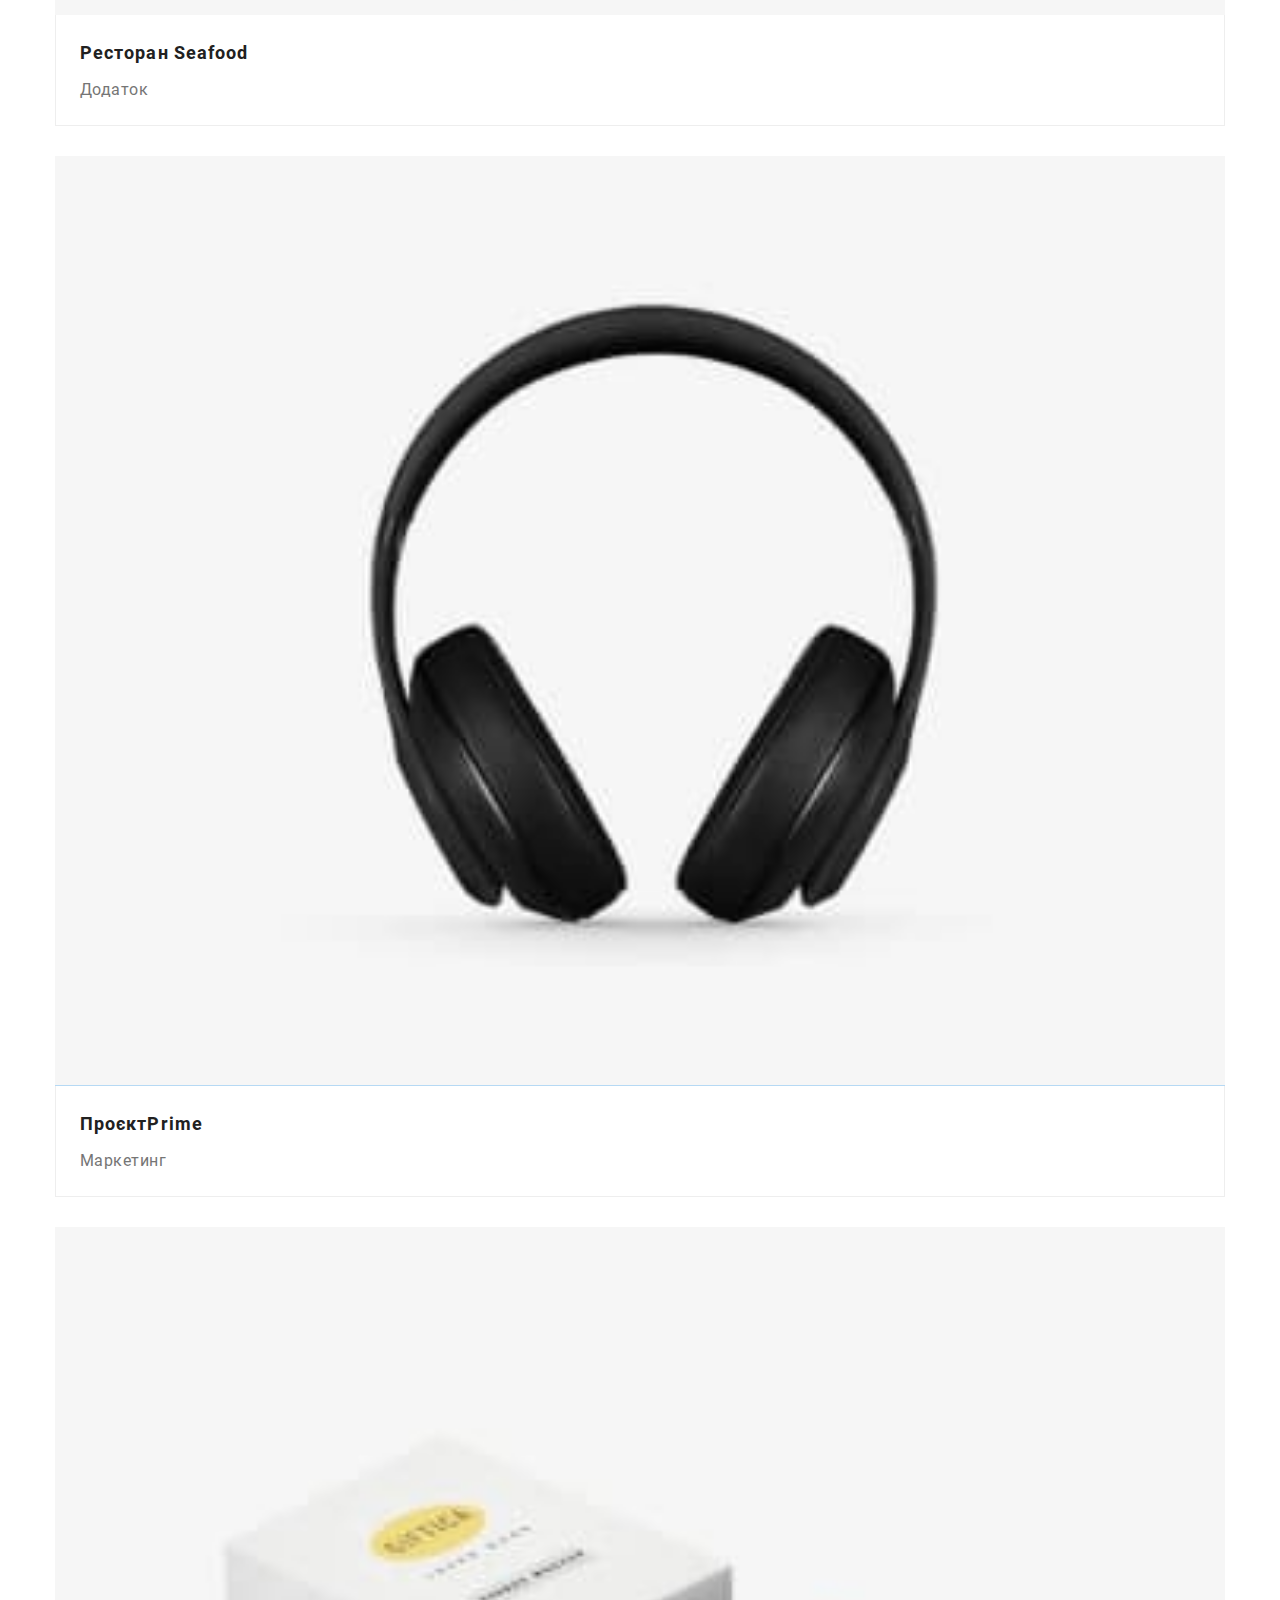
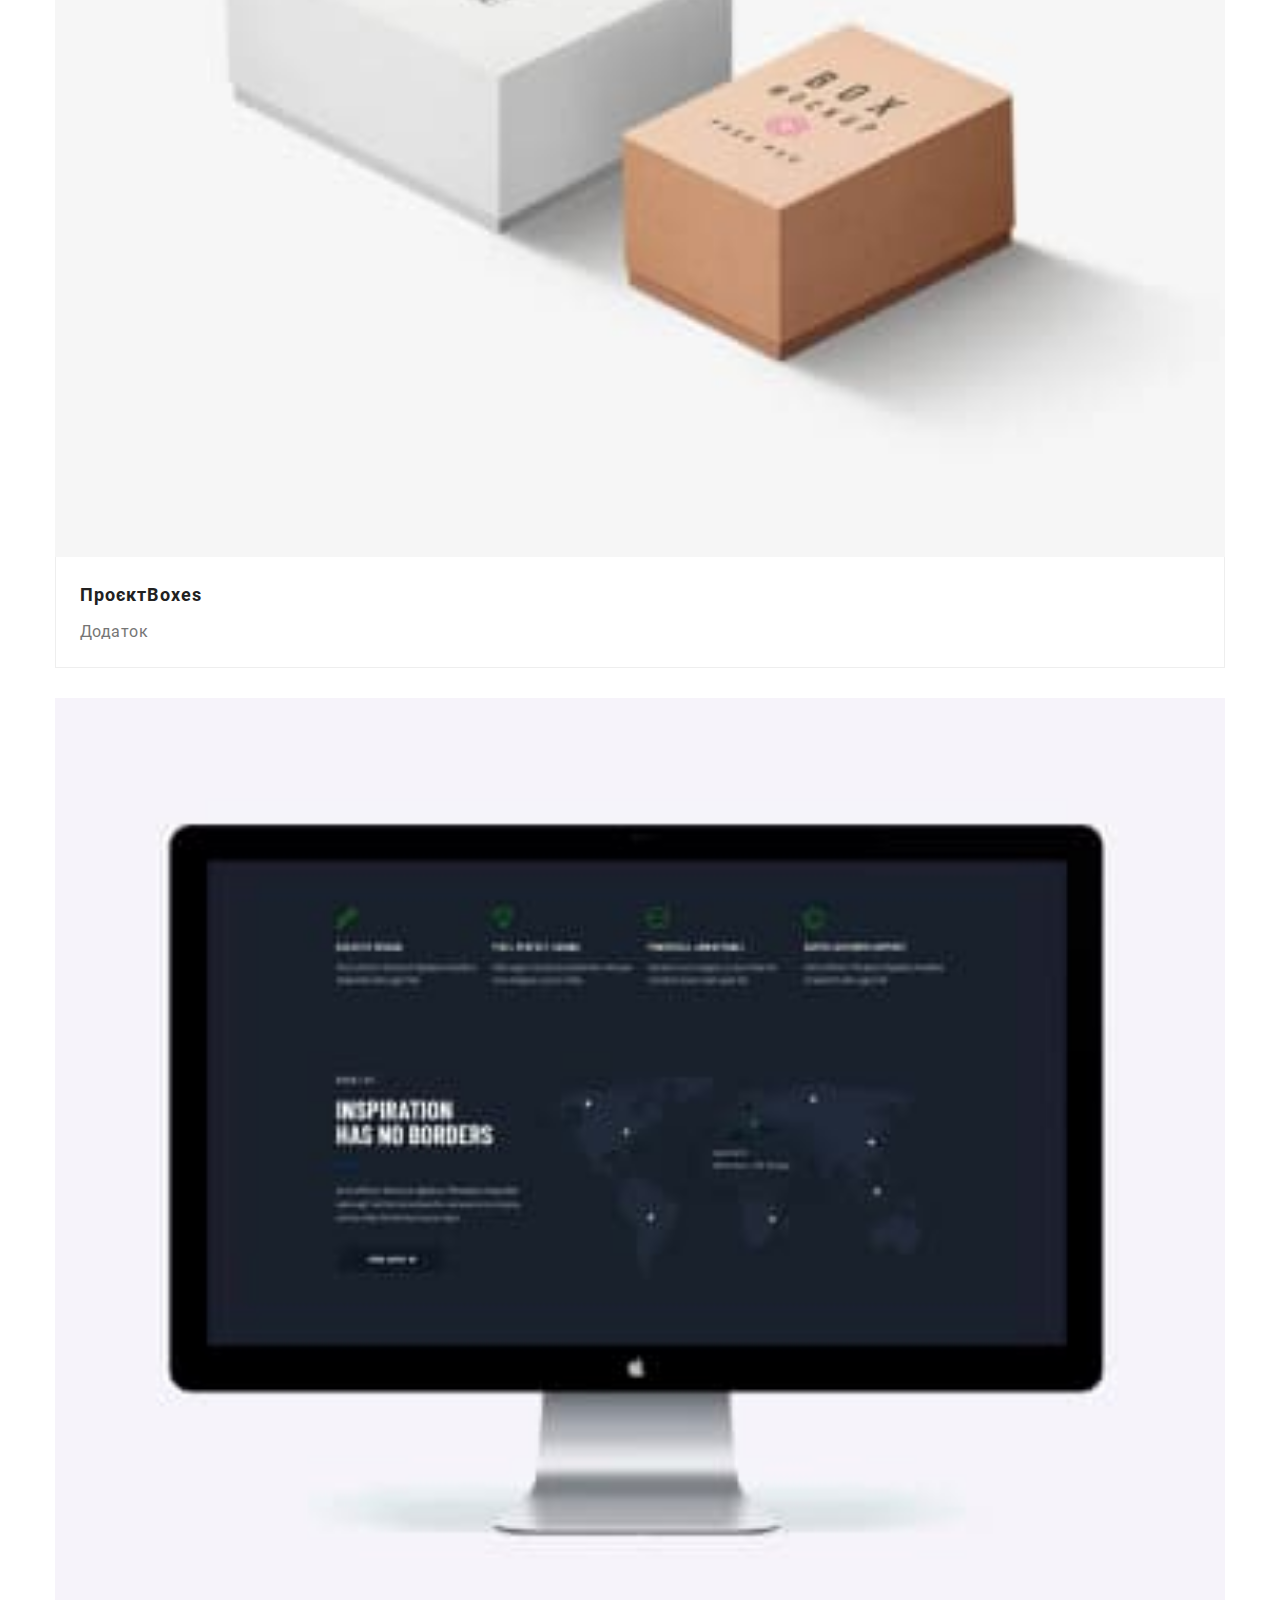
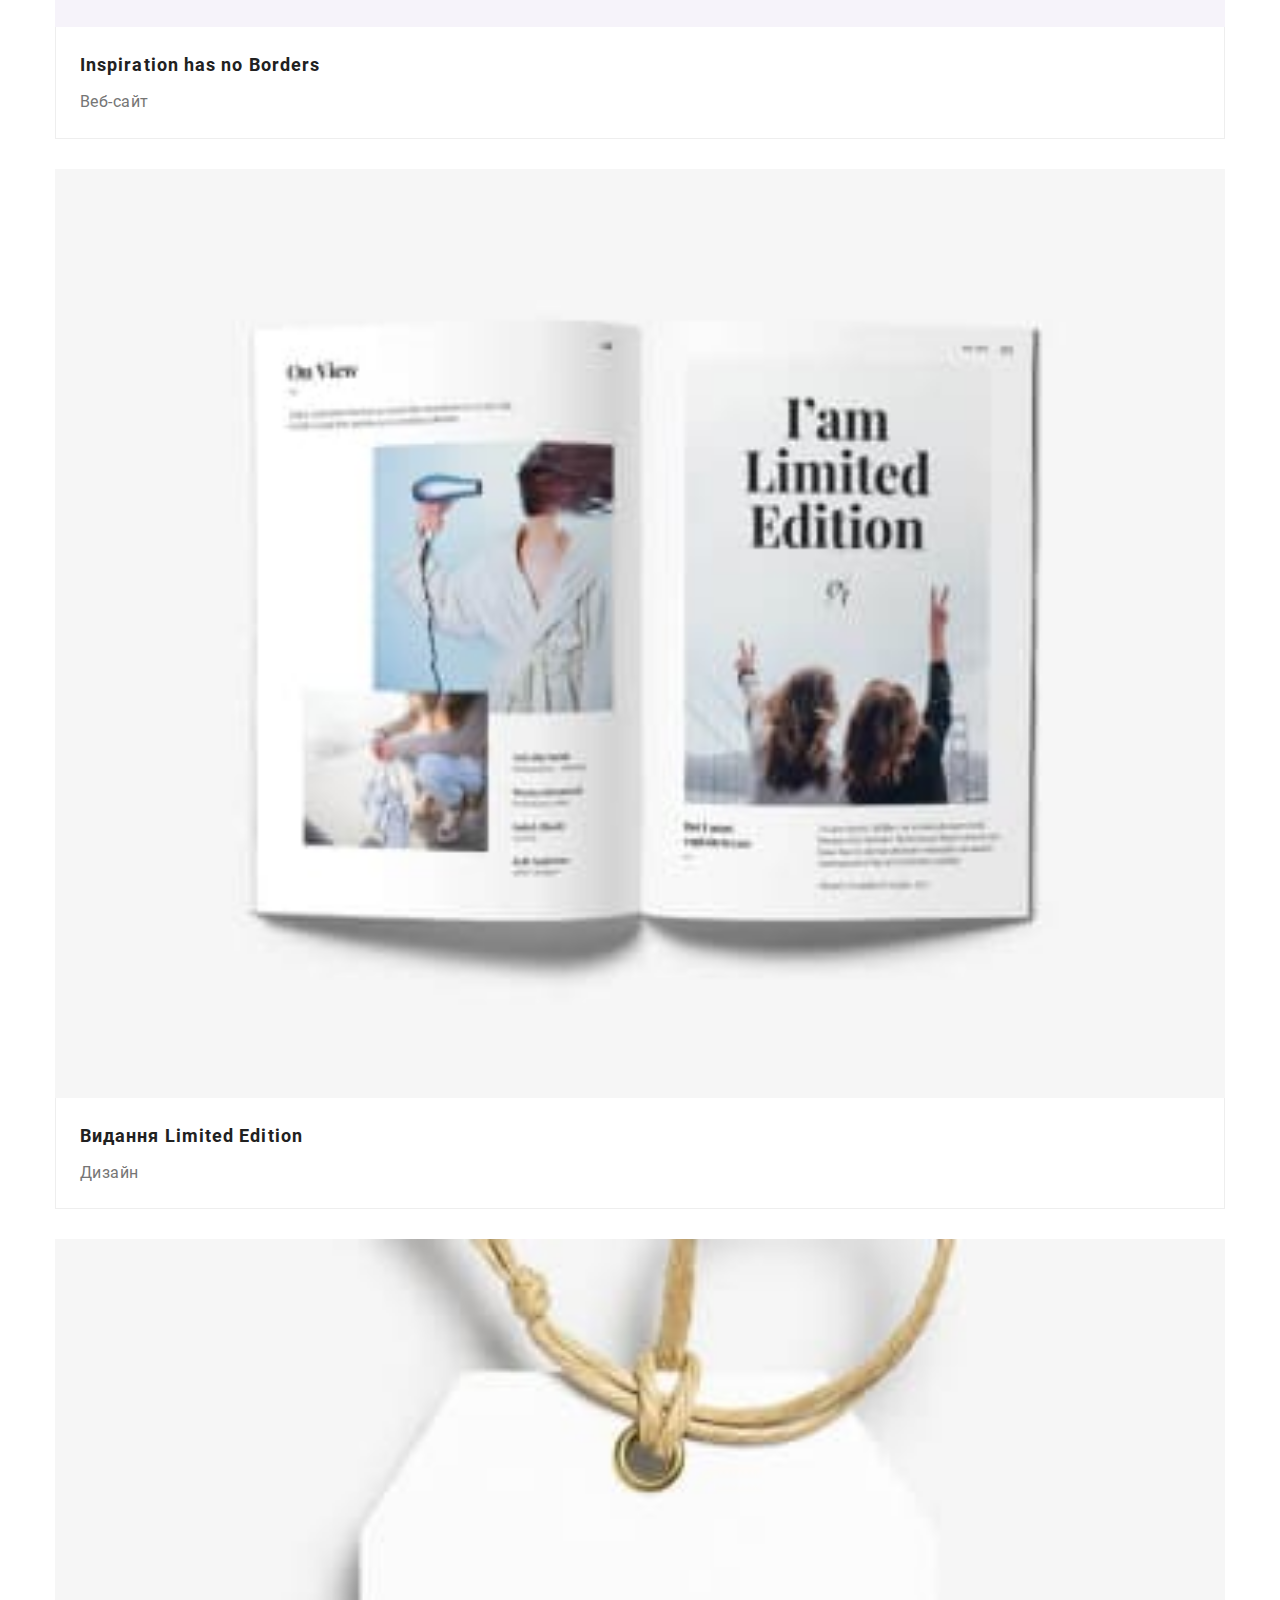
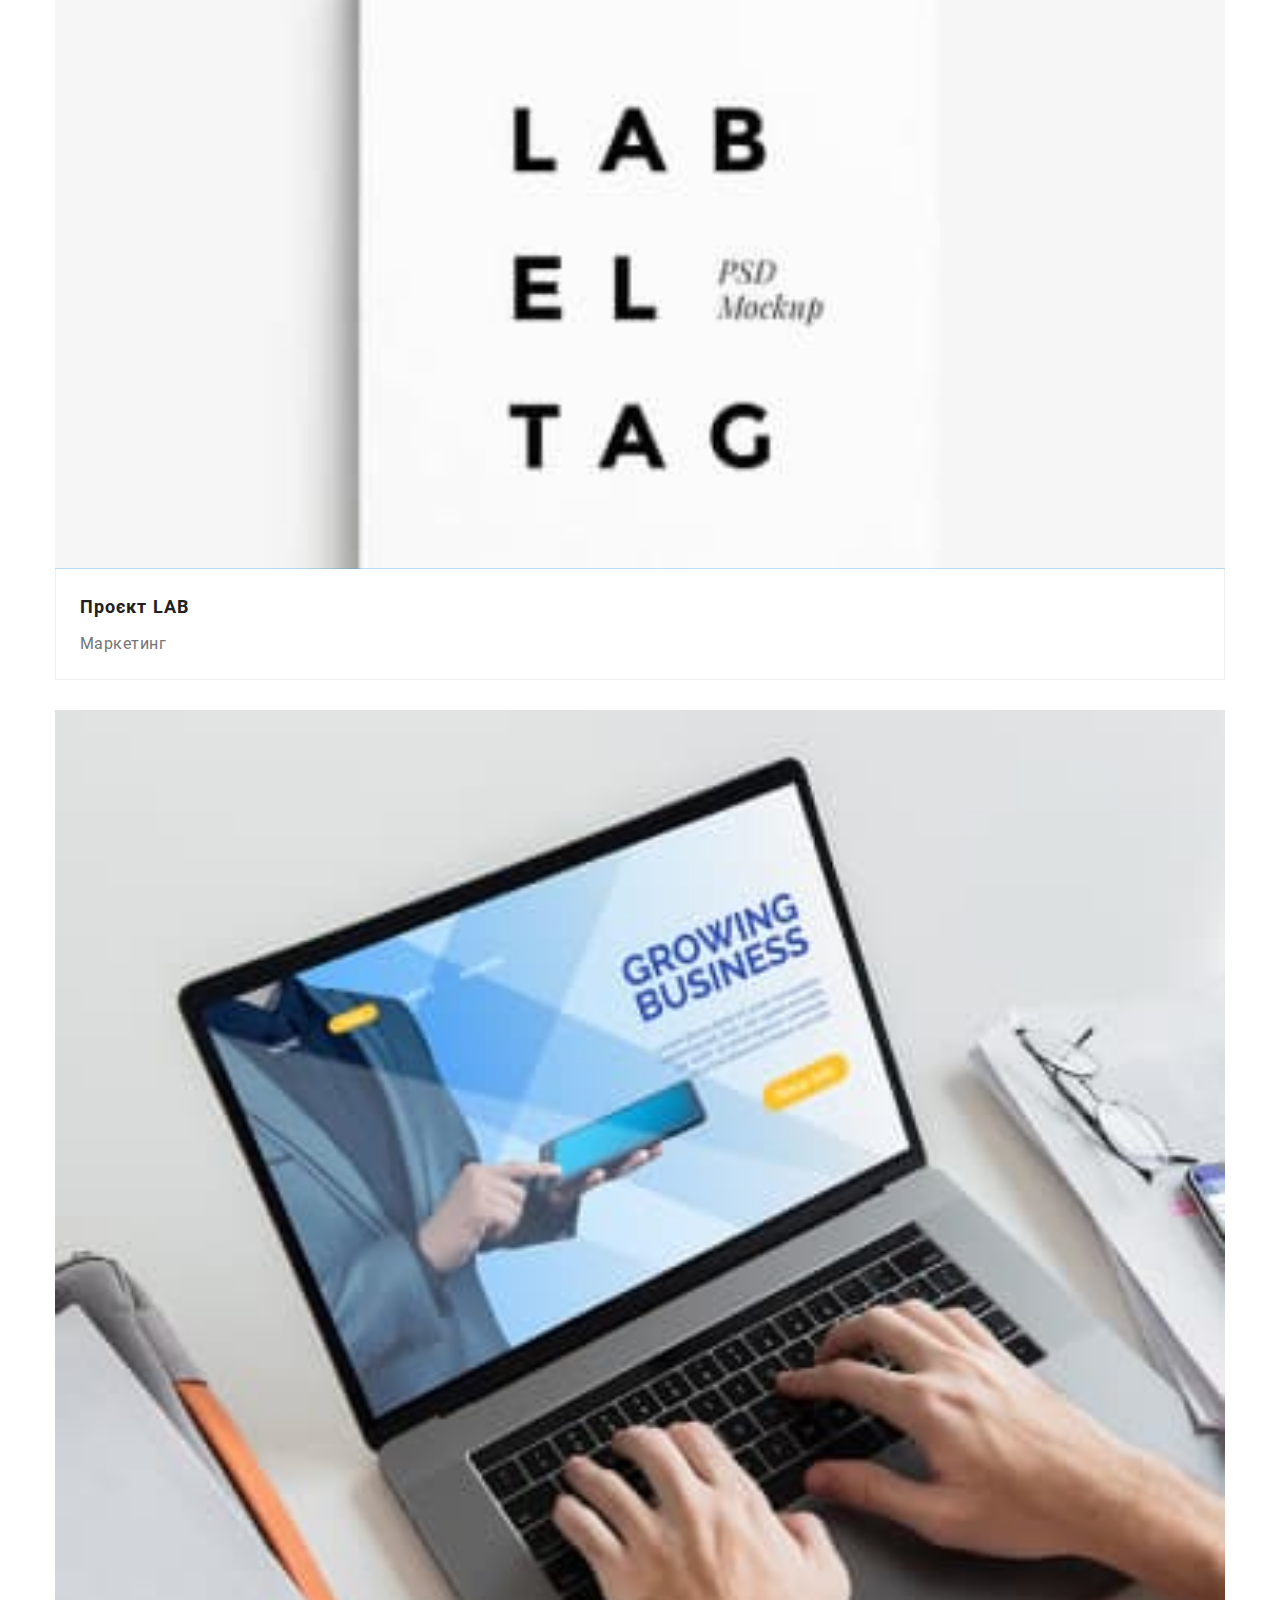
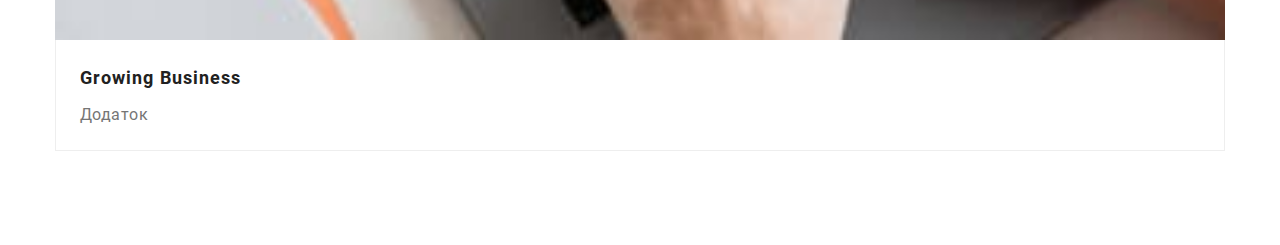
==== commit 5be01d3e: "adaptedAllSectionWithoutHeaderFooterModalPortfolio" ====
--- a/portfolio.html
+++ b/portfolio.html
@@ -8,7 +8,7 @@
     <title>Портфоліо вебстудії</title>
   </head>
   <body>
-    <header class="header">
+    <header class="header none">
       <div class="container header__container">
         <nav class="navigation">
           <a href="./index.html" lang="en" class="logo navigation__logo"
@@ -51,7 +51,7 @@
       <section class="section">
         <div class="container">
           <h1 class="section__title section__title--hidden">Приклади робіт</h1>
-          <ul class="filters">
+          <!-- <ul class="filters">
             <li class="filters__item">
               <button type="button" class="button filters__button">Всі</button>
             </li>
@@ -67,7 +67,7 @@
             <li class="filters__item">
               <button type="button" class="button filters__button">Маркетинг</button>
             </li>
-          </ul>
+          </ul> -->
           <ul class="examples">
             <li class="examples__item">
               <a href="#" class="examples__link">
@@ -219,7 +219,7 @@
         </div>
       </section>
     </main>
-    <footer class="footer">
+    <footer class="footer none">
       <div class="container container--with-flex">
         <div class="left-footer">
           <a href="#" lang="en" class="logo">Web<span class="logo__light">Studio</span></a>
--- a/css/main.min.css
+++ b/css/main.min.css
@@ -1 +1 @@
-/*! modern-normalize v1.1.0 | MIT License | https://github.com/sindresorhus/modern-normalize */*,::before,::after{-webkit-box-sizing:border-box;box-sizing:border-box}html{line-height:1.15;-webkit-text-size-adjust:100%;-moz-tab-size:4;-o-tab-size:4;tab-size:4}body{margin:0;font-family:system-ui,-apple-system,"Segoe UI",Roboto,Helvetica,Arial,sans-serif,"Apple Color Emoji","Segoe UI Emoji"}hr{height:0;color:inherit}abbr[title]{-webkit-text-decoration:underline dotted;text-decoration:underline dotted}b,strong{font-weight:bolder}code,kbd,samp,pre{font-family:ui-monospace,SFMono-Regular,Consolas,"Liberation Mono",Menlo,monospace;font-size:1em}small{font-size:80%}sub,sup{font-size:75%;line-height:0;position:relative;vertical-align:baseline}sub{bottom:-0.25em}sup{top:-0.5em}table{text-indent:0;border-color:inherit}button,input,optgroup,select,textarea{font-family:inherit;font-size:100%;line-height:1.15;margin:0}button,select{text-transform:none}button,[type=button],[type=reset],[type=submit]{-webkit-appearance:button}::-moz-focus-inner{border-style:none;padding:0}:-moz-focusring{outline:1px dotted ButtonText}:-moz-ui-invalid{box-shadow:none}legend{padding:0}progress{vertical-align:baseline}::-webkit-inner-spin-button,::-webkit-outer-spin-button{height:auto}[type=search]{-webkit-appearance:textfield;outline-offset:-2px}::-webkit-search-decoration{-webkit-appearance:none}::-webkit-file-upload-button{-webkit-appearance:button;font:inherit}summary{display:list-item}h1,h2,h3,p,ul{margin:0;padding-left:0}ul{list-style:none}body{font-family:"Roboto",sans-serif;color:var(--primary-color)}.section__title{font-size:36px;line-height:1.17;text-align:center;letter-spacing:.03em}.section__title--with-margin-bottom{margin-bottom:50px}img{display:block;max-width:100%;height:auto}:root{--accent-color: #2196f3;--hover-color: #188ce8;--normal-color: #ffffff;--primary-color: #212121;--minor-color: #757575;--secondary-color: #f5f4fa;--color-deco: #afb1b8;--transition-timing: 250ms cubic-bezier(0.4, 0, 0.2, 1)}.examples__link,.address__mail-and-tel,.address__map,.customers__link,.social__link,.contacts__link,.pages__link{text-decoration:none;color:currentColor;font-size:14px;-webkit-transition:color var(--transition-timing),background-color var(--transition-timing),border-color var(--transition-timing),fill var(--transition-timing),-webkit-box-shadow var(--transition-timing);transition:color var(--transition-timing),background-color var(--transition-timing),border-color var(--transition-timing),fill var(--transition-timing),-webkit-box-shadow var(--transition-timing);transition:color var(--transition-timing),background-color var(--transition-timing),border-color var(--transition-timing),box-shadow var(--transition-timing),fill var(--transition-timing);transition:color var(--transition-timing),background-color var(--transition-timing),border-color var(--transition-timing),box-shadow var(--transition-timing),fill var(--transition-timing),-webkit-box-shadow var(--transition-timing)}.examples__link:hover,.address__mail-and-tel:hover,.address__map:hover,.customers__link:hover,.social__link:hover,.contacts__link:hover,.pages__link:hover,.examples__link:focus,.address__mail-and-tel:focus,.address__map:focus,.customers__link:focus,.social__link:focus,.contacts__link:focus,.pages__link:focus{color:var(--accent-color);fill:var(--accent-color)}.section__title--hidden,.check__input{position:absolute;white-space:nowrap;width:1px;height:1px;overflow:hidden;border:0;padding:0;clip:rect(0 0 0 0);-webkit-clip-path:inset(50%);clip-path:inset(50%);margin:-1px}@font-face{font-family:"Raleway";font-style:normal;font-weight:400;src:url("../fonts/raleway-v28-latin-regular.eot");src:local(""),url("../fonts/raleway-v28-latin-regular.eot?#iefix") format("embedded-opentype"),url("../fonts/raleway-v28-latin-regular.woff2") format("woff2"),url("../fonts/raleway-v28-latin-regular.woff") format("woff"),url("../fonts/raleway-v28-latin-regular.ttf") format("truetype"),url("../fonts/raleway-v28-latin-regular.svg#Raleway") format("svg")}@font-face{font-family:"Raleway";font-style:normal;font-weight:700;src:url("../fonts/raleway-v28-latin-700.eot");src:local(""),url("../fonts/raleway-v28-latin-700.eot?#iefix") format("embedded-opentype"),url("../fonts/raleway-v28-latin-700.woff2") format("woff2"),url("../fonts/raleway-v28-latin-700.woff") format("woff"),url("../fonts/raleway-v28-latin-700.ttf") format("truetype"),url("../fonts/raleway-v28-latin-700.svg#Raleway") format("svg")}@font-face{font-family:"Roboto";font-style:normal;font-weight:400;src:url("../fonts/roboto-v30-latin_cyrillic-regular.eot");src:local(""),url("../fonts/roboto-v30-latin_cyrillic-regular.eot?#iefix") format("embedded-opentype"),url("../fonts/roboto-v30-latin_cyrillic-regular.woff2") format("woff2"),url("../fonts/roboto-v30-latin_cyrillic-regular.woff") format("woff"),url("../fonts/roboto-v30-latin_cyrillic-regular.ttf") format("truetype"),url("../fonts/roboto-v30-latin_cyrillic-regular.svg#Roboto") format("svg")}@font-face{font-family:"Roboto";font-style:normal;font-weight:500;src:url("../fonts/roboto-v30-latin_cyrillic-500.eot");src:local(""),url("../fonts/roboto-v30-latin_cyrillic-500.eot?#iefix") format("embedded-opentype"),url("../fonts/roboto-v30-latin_cyrillic-500.woff2") format("woff2"),url("../fonts/roboto-v30-latin_cyrillic-500.woff") format("woff"),url("../fonts/roboto-v30-latin_cyrillic-500.ttf") format("truetype"),url("../fonts/roboto-v30-latin_cyrillic-500.svg#Roboto") format("svg")}@font-face{font-family:"Roboto";font-style:normal;font-weight:700;src:url("../fonts/roboto-v30-latin_cyrillic-700.eot");src:local(""),url("../fonts/roboto-v30-latin_cyrillic-700.eot?#iefix") format("embedded-opentype"),url("../fonts/roboto-v30-latin_cyrillic-700.woff2") format("woff2"),url("../fonts/roboto-v30-latin_cyrillic-700.woff") format("woff"),url("../fonts/roboto-v30-latin_cyrillic-700.ttf") format("truetype"),url("../fonts/roboto-v30-latin_cyrillic-700.svg#Roboto") format("svg")}@font-face{font-family:"Roboto";font-style:normal;font-weight:900;src:url("../fonts/roboto-v30-latin_cyrillic-900.eot");src:local(""),url("../fonts/roboto-v30-latin_cyrillic-900.eot?#iefix") format("embedded-opentype"),url("../fonts/roboto-v30-latin_cyrillic-900.woff2") format("woff2"),url("../fonts/roboto-v30-latin_cyrillic-900.woff") format("woff"),url("../fonts/roboto-v30-latin_cyrillic-900.ttf") format("truetype"),url("../fonts/roboto-v30-latin_cyrillic-900.svg#Roboto") format("svg")}.container{width:1200px;padding:0px 15px;margin:0 auto}.section{padding-top:94px;padding-bottom:94px}.section--no-padding-top{padding-top:0}.section--another-background{background-color:var(--secondary-color)}.button{font-weight:700;font-size:16px;font-family:inherit;border:none;cursor:pointer;padding:0;border-radius:4px;-webkit-transition:color var(--transition-timing),background-color var(--transition-timing),border-color var(--transition-timing),-webkit-box-shadow var(--transition-timing);transition:color var(--transition-timing),background-color var(--transition-timing),border-color var(--transition-timing),-webkit-box-shadow var(--transition-timing);transition:color var(--transition-timing),background-color var(--transition-timing),border-color var(--transition-timing),box-shadow var(--transition-timing);transition:color var(--transition-timing),background-color var(--transition-timing),border-color var(--transition-timing),box-shadow var(--transition-timing),-webkit-box-shadow var(--transition-timing)}.button:hover,.button:focus{background-color:var(--hover-color);-webkit-box-shadow:0px 4px 4px rgba(0,0,0,.15);box-shadow:0px 4px 4px rgba(0,0,0,.15)}.logo{font-weight:700;font-size:26px;line-height:1.2;letter-spacing:.03em;font-family:"Raleway";color:var(--accent-color);text-decoration:none}.logo__dark{color:#000}.logo__light{color:var(--normal-color)}.navigation__logo{padding-top:24px;margin-right:93px}.header{border-bottom:1px solid #ececec}.header__container{display:-webkit-box;display:-ms-flexbox;display:flex;-webkit-box-pack:justify;-ms-flex-pack:justify;justify-content:space-between}.navigation{display:-webkit-box;display:-ms-flexbox;display:flex}.pages{display:-webkit-box;display:-ms-flexbox;display:flex}.pages__item:not(:last-child){margin-right:50px}.pages__link{position:relative;font-weight:500;line-height:1.14;letter-spacing:.02em;color:inherit;display:block;padding:32px 2px 32px 2px}.pages__link--current{color:var(--accent-color)}.pages__link--current::after{content:"";display:block;width:100%;height:4px;border-radius:2px;background-color:currentColor;position:absolute;left:0;bottom:-1px}.pages__link:not(.pages__link--current)::after{content:"";display:block;width:100%;height:4px;border-radius:2px;background-color:var(--accent-color);position:absolute;left:0;bottom:-1px;-webkit-transform:scaleX(0);transform:scaleX(0);-webkit-transition:-webkit-transform var(--transition-timing);transition:-webkit-transform var(--transition-timing);transition:transform var(--transition-timing);transition:transform var(--transition-timing), -webkit-transform var(--transition-timing)}.pages__link:hover::after{-webkit-transform:scaleX(1);transform:scaleX(1)}.contacts{display:-webkit-box;display:-ms-flexbox;display:flex}.contacts__item:not(:last-child){margin-right:50px}.contacts__link{font-weight:500;line-height:1.14;letter-spacing:.02em;display:-webkit-box;display:-ms-flexbox;display:flex;-webkit-box-align:center;-ms-flex-align:center;align-items:center;padding:32px 0px;font-style:normal;color:var(--minor-color)}.contacts__icon{margin-right:10px;fill:currentColor;-webkit-transition:fill var(--transition-timing);transition:fill var(--transition-timing)}.hero{width:1600px;margin:auto;background:-webkit-gradient(linear, left top, left bottom, from(rgba(47, 48, 58, 0.4)), to(rgba(47, 48, 58, 0.4))),url(../images/heroback.jpg),#2f303a;background:linear-gradient(rgba(47, 48, 58, 0.4), rgba(47, 48, 58, 0.4)),url(../images/heroback.jpg),#2f303a;background-repeat:no-repeat;background-position:center;text-align:center;padding:200px 0px}.hero__title{max-width:696px;font-weight:900;font-size:44px;line-height:1.36;letter-spacing:.06em;margin:0 auto;margin-bottom:30px;text-transform:uppercase;color:var(--normal-color)}.hero__button{line-height:1.88;letter-spacing:.06em;color:var(--normal-color);background-color:var(--accent-color);padding:10px 32px 10px 32px;min-width:216px}.benefits{display:-webkit-box;display:-ms-flexbox;display:flex;-webkit-column-gap:30px;-moz-column-gap:30px;column-gap:30px}.benefits__item{-ms-flex-preferred-size:calc((100% - 90px)/4);flex-basis:calc((100% - 90px)/4)}.benefits__icon-wrapper{display:-webkit-box;display:-ms-flexbox;display:flex;-webkit-box-pack:center;-ms-flex-pack:center;justify-content:center;-webkit-box-align:center;-ms-flex-align:center;align-items:center;background-color:var(--secondary-color);margin-bottom:30px;width:270px;height:120px;border-radius:4px}.benefits__title{font-size:14px;line-height:1.14;letter-spacing:.03em;margin-bottom:10px;text-transform:uppercase}.benefits__text{font-size:14px;line-height:1.71;letter-spacing:.03em;color:var(--minor-color)}.what-we-do{display:-webkit-box;display:-ms-flexbox;display:flex;-webkit-column-gap:30px;-moz-column-gap:30px;column-gap:30px}.what-we-do__item{-ms-flex-preferred-size:calc((100% - 60px)/3);flex-basis:calc((100% - 60px)/3);position:relative}.what-we-do__wrapper{display:-webkit-box;display:-ms-flexbox;display:flex;-webkit-box-pack:center;-ms-flex-pack:center;justify-content:center;-webkit-box-align:center;-ms-flex-align:center;align-items:center;width:100%;height:70px;background-color:rgba(47,48,58,.8);position:absolute;bottom:0;left:0}.what-we-do__title{font-weight:700;font-size:14px;line-height:1.14;letter-spacing:.03em;text-transform:uppercase;color:var(--normal-color)}.team{text-align:center;display:-webkit-box;display:-ms-flexbox;display:flex;-webkit-column-gap:30px;-moz-column-gap:30px;column-gap:30px}.team__item{-ms-flex-preferred-size:calc((100% - 90px)/4);flex-basis:calc((100% - 90px)/4);background-color:var(--normal-color);-webkit-box-shadow:0px 1px 3px rgba(0,0,0,.12),0px 1px 1px rgba(0,0,0,.14),0px 2px 1px rgba(0,0,0,.2);box-shadow:0px 1px 3px rgba(0,0,0,.12),0px 1px 1px rgba(0,0,0,.14),0px 2px 1px rgba(0,0,0,.2);border-radius:0px 0px 4px 4px}.team__wrapper{padding:30px 0px}.team__title{font-weight:500;font-size:16px;line-height:1.19;letter-spacing:.03em;margin-bottom:10px}.team__text{font-size:16px;line-height:1.19;letter-spacing:.03em;margin-bottom:16px;color:var(--minor-color)}.social{display:-webkit-box;display:-ms-flexbox;display:flex;-webkit-box-pack:center;-ms-flex-pack:center;justify-content:center;gap:10px}.social__link{display:-webkit-box;display:-ms-flexbox;display:flex;-webkit-box-pack:center;-ms-flex-pack:center;justify-content:center;-webkit-box-align:center;-ms-flex-align:center;align-items:center;width:44px;height:44px;border-radius:50px;fill:var(--color-deco)}.social__link:hover,.social__link:focus{fill:var(--normal-color);background-color:currentColor}.customers{display:-webkit-box;display:-ms-flexbox;display:flex;-webkit-box-pack:center;-ms-flex-pack:center;justify-content:center;gap:30px}.customers__item{width:calc((100% - 150px)/6);height:92px}.customers__link{display:-webkit-box;display:-ms-flexbox;display:flex;-webkit-box-pack:center;-ms-flex-pack:center;justify-content:center;-webkit-box-align:center;-ms-flex-align:center;align-items:center;fill:var(--color-deco);width:100%;height:100%;border:1px solid var(--color-deco);border-radius:4px}.customers__link:hover,.customers__link:focus{border-color:var(--accent-color)}.footer{background-color:#2f303a;padding-top:60px;padding-bottom:60px}.container--with-flex{display:-webkit-box;display:-ms-flexbox;display:flex;-webkit-box-align:baseline;-ms-flex-align:baseline;align-items:baseline}.left-footer{margin-right:70px;-webkit-box-flex:1;-ms-flex-positive:1;flex-grow:1}.address{margin-top:20px}.address__item:nth-child(n+2){margin-top:9px}.address__map{font-style:normal;line-height:1.71;letter-spacing:.03em;color:var(--normal-color)}.address__mail-and-tel{font-style:normal;line-height:1.71;letter-spacing:.03em;color:rgba(255,255,255,.6)}.call{margin-right:93px}.call__title{font-weight:700;margin-bottom:20px;font-size:14px;line-height:1.14;letter-spacing:.03em;text-transform:uppercase;color:var(--normal-color)}.social__item .social__link{display:-webkit-box;display:-ms-flexbox;display:flex;-webkit-box-pack:center;-ms-flex-pack:center;justify-content:center;-webkit-box-align:center;-ms-flex-align:center;align-items:center;width:44px;height:44px;border-radius:50px;fill:var(--normal-color);background-color:rgba(255,255,255,.1)}.social__item .social__link:hover,.social__item .social__link:focus{background-color:currentColor}.subscription{display:-webkit-box;display:-ms-flexbox;display:flex;gap:12px}.subscription__input{min-width:358px;height:50px;padding:15px 0px 15px 15px;background-color:rgba(0,0,0,0);border:1px solid rgba(255,255,255,.3);border-radius:4px;outline:none;font-weight:400;font-size:16px;line-height:1.25;letter-spacing:.03em;color:var(--normal-color);-webkit-transition:border-color var(--transition-timing);transition:border-color var(--transition-timing)}.subscription__input:focus{border-color:var(--normal-color);-webkit-box-shadow:0px 4px 4px rgba(0,0,0,.15);box-shadow:0px 4px 4px rgba(0,0,0,.15)}.subscription__input:hover{border-color:var(--accent-color)}.subscription__input::-webkit-input-placeholder{font-weight:400;font-size:16px;line-height:1.25;letter-spacing:.03em;color:rgba(255,255,255,.6)}.subscription__input::-moz-placeholder{font-weight:400;font-size:16px;line-height:1.25;letter-spacing:.03em;color:rgba(255,255,255,.6)}.subscription__input:-ms-input-placeholder{font-weight:400;font-size:16px;line-height:1.25;letter-spacing:.03em;color:rgba(255,255,255,.6)}.subscription__input::-ms-input-placeholder{font-weight:400;font-size:16px;line-height:1.25;letter-spacing:.03em;color:rgba(255,255,255,.6)}.subscription__input::placeholder{font-weight:400;font-size:16px;line-height:1.25;letter-spacing:.03em;color:rgba(255,255,255,.6)}.subscription__button{line-height:1.88;letter-spacing:.06em;color:var(--normal-color);background-color:var(--accent-color);min-width:200px;padding:10px 0px;display:-webkit-box;display:-ms-flexbox;display:flex;-webkit-box-pack:center;-ms-flex-pack:center;justify-content:center;-webkit-box-align:center;-ms-flex-align:center;align-items:center;gap:10px}.filters{display:-webkit-box;display:-ms-flexbox;display:flex;-webkit-box-pack:center;-ms-flex-pack:center;justify-content:center}.filters__item:not(:last-child){margin-right:8px}.filters__button{font-weight:500;line-height:1.63;letter-spacing:.03em;color:inherit;background-color:var(--secondary-color);border-radius:4px;padding:6px 22px 6px 22px}.filters__button:hover,.filters__button:focus{color:var(--normal-color);background-color:var(--accent-color);-webkit-box-shadow:0px 3px 1px rgba(0,0,0,.1),0px 1px 2px rgba(0,0,0,.08),0px 2px 2px rgba(0,0,0,.12);box-shadow:0px 3px 1px rgba(0,0,0,.1),0px 1px 2px rgba(0,0,0,.08),0px 2px 2px rgba(0,0,0,.12)}.examples{margin-top:50px;display:-webkit-box;display:-ms-flexbox;display:flex;-ms-flex-wrap:wrap;flex-wrap:wrap;gap:30px}.examples__item{-ms-flex-preferred-size:calc((100% - 60px)/3);flex-basis:calc((100% - 60px)/3);background-color:var(--normal-color)}.examples__link{display:block}.examples__link:hover,.examples__link:focus{color:inherit;-webkit-box-shadow:0px 1px 1px rgba(0,0,0,.12),0px 4px 4px rgba(0,0,0,.06),1px 4px 6px rgba(0,0,0,.16);box-shadow:0px 1px 1px rgba(0,0,0,.12),0px 4px 4px rgba(0,0,0,.06),1px 4px 6px rgba(0,0,0,.16)}.examples__title{font-size:18px;line-height:2;letter-spacing:.06em;margin-bottom:4px}.examples__text{font-size:16px;line-height:1.88;letter-spacing:.03em;color:var(--minor-color)}.examples__box{padding:20px 24px 20px 24px;border:1px solid #eee;border-top:none}.examples__wrap{position:relative;overflow:hidden}.examples__overlay{font-size:18px;line-height:1.6;letter-spacing:.03em;height:100%;padding:63px 24px;color:var(--normal-color);background-color:rgba(33,150,243,.9);position:absolute;top:0;left:0;-webkit-transform:translateY(100%);transform:translateY(100%);-webkit-transition:-webkit-transform var(--transition-timing);transition:-webkit-transform var(--transition-timing);transition:transform var(--transition-timing);transition:transform var(--transition-timing), -webkit-transform var(--transition-timing)}.examples__link:hover .examples__overlay,.examples__link:focus .examples__overlay{-webkit-transform:translateY(0%);transform:translateY(0%)}.backdrop{position:fixed;top:0;left:0;width:100%;height:100%;background-color:rgba(0,0,0,.2);-webkit-transition:opacity var(--transition-timing),visibility var(--transition-timing);transition:opacity var(--transition-timing),visibility var(--transition-timing)}.backdrop--is-hidden{opacity:0;visibility:hidden;pointer-events:none}.modal{width:528px;min-height:581px;padding:40px;background-color:var(--normal-color);-webkit-box-shadow:0px 1px 3px rgba(0,0,0,.12),0px 1px 1px rgba(0,0,0,.14),0px 2px 1px rgba(0,0,0,.2);box-shadow:0px 1px 3px rgba(0,0,0,.12),0px 1px 1px rgba(0,0,0,.14),0px 2px 1px rgba(0,0,0,.2);border-radius:4px;position:absolute;top:50%;left:50%;-webkit-transform:translate(-50%, -50%);transform:translate(-50%, -50%)}.modal__button{display:-webkit-box;display:-ms-flexbox;display:flex;-webkit-box-pack:center;-ms-flex-pack:center;justify-content:center;-webkit-box-align:center;-ms-flex-align:center;align-items:center;width:30px;height:30px;background-color:var(--normal-color);border-radius:50%;border:1px solid rgba(0,0,0,.1);position:absolute;right:8px;top:8px;-webkit-transition:var(--transition-timing);transition:var(--transition-timing)}.modal__button:focus,.modal__button:hover{fill:var(--accent-color)}.no-scroll{overflow:hidden}.form{width:448px}.form__title{font-weight:700;font-size:20px;line-height:1.15;letter-spacing:.03em;margin-bottom:12px;text-align:center}.form__field:not(:nth-child(5)){margin-bottom:10px}.form__field:nth-child(5){margin-bottom:20px}.form__label{font-size:12px;line-height:1.17;letter-spacing:.01em;display:block;margin-bottom:4px;color:var(--minor-color)}.form__input{font-size:12px;line-height:1.17;letter-spacing:.01em;cursor:pointer;outline:none;width:100%;height:40px;padding:10px 0px 10px 42px;border-radius:4px;border:1px solid rgba(33,33,33,.2);-webkit-transition:border-color var(--transition-timing);transition:border-color var(--transition-timing)}.form__input:focus{border-color:var(--accent-color)}.form__input__icon{position:absolute;top:50%;left:12px;-webkit-transform:translateY(-50%);transform:translateY(-50%);-webkit-transition:fill var(--transition-timing);transition:fill var(--transition-timing)}.form__input:focus+.form__input__icon{fill:var(--accent-color)}.form__text{display:block;width:100%;height:120px;padding:12px 16px;resize:none;cursor:pointer;border-radius:4px;border:1px solid rgba(33,33,33,.2);outline:none;-webkit-transition:border-color var(--transition-timing);transition:border-color var(--transition-timing)}.form__text:focus{border-color:var(--accent-color)}.form__text::-webkit-input-placeholder{font-weight:400;font-size:12px;line-height:1.17;letter-spacing:.01em;color:rgba(117,117,117,.5)}.form__text::-moz-placeholder{font-weight:400;font-size:12px;line-height:1.17;letter-spacing:.01em;color:rgba(117,117,117,.5)}.form__text:-ms-input-placeholder{font-weight:400;font-size:12px;line-height:1.17;letter-spacing:.01em;color:rgba(117,117,117,.5)}.form__text::-ms-input-placeholder{font-weight:400;font-size:12px;line-height:1.17;letter-spacing:.01em;color:rgba(117,117,117,.5)}.form__text::placeholder{font-weight:400;font-size:12px;line-height:1.17;letter-spacing:.01em;color:rgba(117,117,117,.5)}.form__button{line-height:1.88;letter-spacing:.06em;color:var(--normal-color);background-color:var(--accent-color);padding:10px 52px;min-width:200px;display:block;margin:0 auto}.input-wrapper{position:relative}.check{font-size:14px;line-height:1.71;letter-spacing:.03em;display:-webkit-box;display:-ms-flexbox;display:flex;-webkit-box-pack:center;-ms-flex-pack:center;justify-content:center;-webkit-box-align:center;-ms-flex-align:center;align-items:center;position:relative;margin-bottom:30px;color:var(--minor-color)}.check__span{position:relative;width:16px;height:15px;border:2px solid var(--primary-color);border-radius:2px;cursor:pointer;margin-right:7px;-webkit-transition:background-color var(--transition-timing),-webkit-box-shadow var(--transition-timing);transition:background-color var(--transition-timing),-webkit-box-shadow var(--transition-timing);transition:background-color var(--transition-timing),box-shadow var(--transition-timing);transition:background-color var(--transition-timing),box-shadow var(--transition-timing),-webkit-box-shadow var(--transition-timing)}.check__input:checked+.check__span{border:none;background-color:var(--accent-color);-webkit-box-shadow:0px 4px 4px rgba(0,0,0,.25);box-shadow:0px 4px 4px rgba(0,0,0,.25)}.check__icon{fill:rgba(0,0,0,0);position:absolute;top:50%;left:50%;-webkit-transform:translate(-50%, -50%);transform:translate(-50%, -50%);-webkit-transition:fill var(--transition-timing);transition:fill var(--transition-timing)}.check__input:checked+.check__span .check__icon{fill:var(--normal-color)}.check__link{color:var(--accent-color);text-decoration:underline;-webkit-transition:color var(--transition-timing);transition:color var(--transition-timing)}.check__link:hover,.check__link:focus{color:var(--hover-color)}/*# sourceMappingURL=main.min.css.map */+/*! modern-normalize v1.1.0 | MIT License | https://github.com/sindresorhus/modern-normalize */*,::before,::after{-webkit-box-sizing:border-box;box-sizing:border-box}html{line-height:1.15;-webkit-text-size-adjust:100%;-moz-tab-size:4;-o-tab-size:4;tab-size:4}body{margin:0;font-family:system-ui,-apple-system,"Segoe UI",Roboto,Helvetica,Arial,sans-serif,"Apple Color Emoji","Segoe UI Emoji"}hr{height:0;color:inherit}abbr[title]{-webkit-text-decoration:underline dotted;text-decoration:underline dotted}b,strong{font-weight:bolder}code,kbd,samp,pre{font-family:ui-monospace,SFMono-Regular,Consolas,"Liberation Mono",Menlo,monospace;font-size:1em}small{font-size:80%}sub,sup{font-size:75%;line-height:0;position:relative;vertical-align:baseline}sub{bottom:-0.25em}sup{top:-0.5em}table{text-indent:0;border-color:inherit}button,input,optgroup,select,textarea{font-family:inherit;font-size:100%;line-height:1.15;margin:0}button,select{text-transform:none}button,[type=button],[type=reset],[type=submit]{-webkit-appearance:button}::-moz-focus-inner{border-style:none;padding:0}:-moz-focusring{outline:1px dotted ButtonText}:-moz-ui-invalid{box-shadow:none}legend{padding:0}progress{vertical-align:baseline}::-webkit-inner-spin-button,::-webkit-outer-spin-button{height:auto}[type=search]{-webkit-appearance:textfield;outline-offset:-2px}::-webkit-search-decoration{-webkit-appearance:none}::-webkit-file-upload-button{-webkit-appearance:button;font:inherit}summary{display:list-item}h1,h2,h3,p,ul{margin:0;padding-left:0}ul{list-style:none}body{font-family:"Roboto",sans-serif;color:var(--primary-color)}.section__title{font-size:28px;line-height:1.17;text-align:center;letter-spacing:.03em}@media screen and (min-width: 1200px){.section__title{font-size:36px}}.section__title--with-margin-bottom{margin-bottom:30px}@media screen and (min-width: 1200px){.section__title--with-margin-bottom{margin-bottom:50px}}img{display:block;max-width:100%;width:100%;height:auto}.none{display:none}:root{--accent-color: #2196f3;--hover-color: #188ce8;--normal-color: #ffffff;--primary-color: #212121;--minor-color: #757575;--secondary-color: #f5f4fa;--color-deco: #afb1b8;--transition-timing: 250ms cubic-bezier(0.4, 0, 0.2, 1)}.examples__link,.address__mail-and-tel,.address__map,.customers__link,.social__link,.contacts__link,.pages__link{text-decoration:none;color:currentColor;font-size:14px;-webkit-transition:color var(--transition-timing),background-color var(--transition-timing),border-color var(--transition-timing),fill var(--transition-timing),-webkit-box-shadow var(--transition-timing);transition:color var(--transition-timing),background-color var(--transition-timing),border-color var(--transition-timing),fill var(--transition-timing),-webkit-box-shadow var(--transition-timing);transition:color var(--transition-timing),background-color var(--transition-timing),border-color var(--transition-timing),box-shadow var(--transition-timing),fill var(--transition-timing);transition:color var(--transition-timing),background-color var(--transition-timing),border-color var(--transition-timing),box-shadow var(--transition-timing),fill var(--transition-timing),-webkit-box-shadow var(--transition-timing)}.examples__link:hover,.address__mail-and-tel:hover,.address__map:hover,.customers__link:hover,.social__link:hover,.contacts__link:hover,.pages__link:hover,.examples__link:focus,.address__mail-and-tel:focus,.address__map:focus,.customers__link:focus,.social__link:focus,.contacts__link:focus,.pages__link:focus{color:var(--accent-color);fill:var(--accent-color)}.section__title--hidden,.check__input{position:absolute;white-space:nowrap;width:1px;height:1px;overflow:hidden;border:0;padding:0;clip:rect(0 0 0 0);-webkit-clip-path:inset(50%);clip-path:inset(50%);margin:-1px}@font-face{font-family:"Raleway";font-style:normal;font-weight:400;src:url("../fonts/raleway-v28-latin-regular.eot");src:local(""),url("../fonts/raleway-v28-latin-regular.eot?#iefix") format("embedded-opentype"),url("../fonts/raleway-v28-latin-regular.woff2") format("woff2"),url("../fonts/raleway-v28-latin-regular.woff") format("woff"),url("../fonts/raleway-v28-latin-regular.ttf") format("truetype"),url("../fonts/raleway-v28-latin-regular.svg#Raleway") format("svg")}@font-face{font-family:"Raleway";font-style:normal;font-weight:700;src:url("../fonts/raleway-v28-latin-700.eot");src:local(""),url("../fonts/raleway-v28-latin-700.eot?#iefix") format("embedded-opentype"),url("../fonts/raleway-v28-latin-700.woff2") format("woff2"),url("../fonts/raleway-v28-latin-700.woff") format("woff"),url("../fonts/raleway-v28-latin-700.ttf") format("truetype"),url("../fonts/raleway-v28-latin-700.svg#Raleway") format("svg")}@font-face{font-family:"Roboto";font-style:normal;font-weight:400;src:url("../fonts/roboto-v30-latin_cyrillic-regular.eot");src:local(""),url("../fonts/roboto-v30-latin_cyrillic-regular.eot?#iefix") format("embedded-opentype"),url("../fonts/roboto-v30-latin_cyrillic-regular.woff2") format("woff2"),url("../fonts/roboto-v30-latin_cyrillic-regular.woff") format("woff"),url("../fonts/roboto-v30-latin_cyrillic-regular.ttf") format("truetype"),url("../fonts/roboto-v30-latin_cyrillic-regular.svg#Roboto") format("svg")}@font-face{font-family:"Roboto";font-style:normal;font-weight:500;src:url("../fonts/roboto-v30-latin_cyrillic-500.eot");src:local(""),url("../fonts/roboto-v30-latin_cyrillic-500.eot?#iefix") format("embedded-opentype"),url("../fonts/roboto-v30-latin_cyrillic-500.woff2") format("woff2"),url("../fonts/roboto-v30-latin_cyrillic-500.woff") format("woff"),url("../fonts/roboto-v30-latin_cyrillic-500.ttf") format("truetype"),url("../fonts/roboto-v30-latin_cyrillic-500.svg#Roboto") format("svg")}@font-face{font-family:"Roboto";font-style:normal;font-weight:700;src:url("../fonts/roboto-v30-latin_cyrillic-700.eot");src:local(""),url("../fonts/roboto-v30-latin_cyrillic-700.eot?#iefix") format("embedded-opentype"),url("../fonts/roboto-v30-latin_cyrillic-700.woff2") format("woff2"),url("../fonts/roboto-v30-latin_cyrillic-700.woff") format("woff"),url("../fonts/roboto-v30-latin_cyrillic-700.ttf") format("truetype"),url("../fonts/roboto-v30-latin_cyrillic-700.svg#Roboto") format("svg")}@font-face{font-family:"Roboto";font-style:normal;font-weight:900;src:url("../fonts/roboto-v30-latin_cyrillic-900.eot");src:local(""),url("../fonts/roboto-v30-latin_cyrillic-900.eot?#iefix") format("embedded-opentype"),url("../fonts/roboto-v30-latin_cyrillic-900.woff2") format("woff2"),url("../fonts/roboto-v30-latin_cyrillic-900.woff") format("woff"),url("../fonts/roboto-v30-latin_cyrillic-900.ttf") format("truetype"),url("../fonts/roboto-v30-latin_cyrillic-900.svg#Roboto") format("svg")}.container{width:100%;padding:0px 15px;margin:0 auto}@media screen and (min-width: 480px){.container{width:480px}}@media screen and (min-width: 768px){.container{width:768px}}@media screen and (min-width: 1200px){.container{width:1200px}}.section{padding-top:60px;padding-bottom:60px}@media screen and (min-width: 1200px){.section{padding-top:94px;padding-bottom:94px}}.section--no-padding-top{padding-top:0}.section--another-background{background-color:var(--secondary-color)}@media screen and (max-width: 1199px){.section--only-on-desctop{display:none}}.button{font-weight:700;font-size:16px;font-family:inherit;border:none;cursor:pointer;padding:0;border-radius:4px;-webkit-transition:color var(--transition-timing),background-color var(--transition-timing),border-color var(--transition-timing),-webkit-box-shadow var(--transition-timing);transition:color var(--transition-timing),background-color var(--transition-timing),border-color var(--transition-timing),-webkit-box-shadow var(--transition-timing);transition:color var(--transition-timing),background-color var(--transition-timing),border-color var(--transition-timing),box-shadow var(--transition-timing);transition:color var(--transition-timing),background-color var(--transition-timing),border-color var(--transition-timing),box-shadow var(--transition-timing),-webkit-box-shadow var(--transition-timing)}.button:hover,.button:focus{background-color:var(--hover-color);-webkit-box-shadow:0px 4px 4px rgba(0,0,0,.15);box-shadow:0px 4px 4px rgba(0,0,0,.15)}.logo{font-weight:700;font-size:26px;line-height:1.2;letter-spacing:.03em;font-family:"Raleway";color:var(--accent-color);text-decoration:none}.logo__dark{color:#000}.logo__light{color:var(--normal-color)}.navigation__logo{padding-top:24px;margin-right:93px}.header{border-bottom:1px solid #ececec}.header__container{display:-webkit-box;display:-ms-flexbox;display:flex;-webkit-box-pack:justify;-ms-flex-pack:justify;justify-content:space-between}.navigation{display:-webkit-box;display:-ms-flexbox;display:flex}.pages{display:-webkit-box;display:-ms-flexbox;display:flex}.pages__item:not(:last-child){margin-right:50px}.pages__link{position:relative;font-weight:500;line-height:1.14;letter-spacing:.02em;color:inherit;display:block;padding:32px 2px 32px 2px}.pages__link--current{color:var(--accent-color)}.pages__link--current::after{content:"";display:block;width:100%;height:4px;border-radius:2px;background-color:currentColor;position:absolute;left:0;bottom:-1px}.pages__link:not(.pages__link--current)::after{content:"";display:block;width:100%;height:4px;border-radius:2px;background-color:var(--accent-color);position:absolute;left:0;bottom:-1px;-webkit-transform:scaleX(0);transform:scaleX(0);-webkit-transition:-webkit-transform var(--transition-timing);transition:-webkit-transform var(--transition-timing);transition:transform var(--transition-timing);transition:transform var(--transition-timing), -webkit-transform var(--transition-timing)}.pages__link:hover::after{-webkit-transform:scaleX(1);transform:scaleX(1)}.contacts{display:-webkit-box;display:-ms-flexbox;display:flex}.contacts__item:not(:last-child){margin-right:50px}.contacts__link{font-weight:500;line-height:1.14;letter-spacing:.02em;display:-webkit-box;display:-ms-flexbox;display:flex;-webkit-box-align:center;-ms-flex-align:center;align-items:center;padding:32px 0px;font-style:normal;color:var(--minor-color)}.contacts__icon{margin-right:10px;fill:currentColor;-webkit-transition:fill var(--transition-timing);transition:fill var(--transition-timing)}.hero{width:1600px;margin:auto;background:-webkit-gradient(linear, left top, left bottom, from(rgba(47, 48, 58, 0.4)), to(rgba(47, 48, 58, 0.4))),url(../images/heroback.jpg),#2f303a;background:linear-gradient(rgba(47, 48, 58, 0.4), rgba(47, 48, 58, 0.4)),url(../images/heroback.jpg),#2f303a;background-repeat:no-repeat;background-position:center;text-align:center;padding:200px 0px}.hero__title{max-width:696px;font-weight:900;font-size:44px;line-height:1.36;letter-spacing:.06em;margin:0 auto;margin-bottom:30px;text-transform:uppercase;color:var(--normal-color)}.hero__button{line-height:1.88;letter-spacing:.06em;color:var(--normal-color);background-color:var(--accent-color);padding:10px 32px 10px 32px;min-width:216px}.benefits{display:-webkit-box;display:-ms-flexbox;display:flex;-webkit-box-orient:vertical;-webkit-box-direction:normal;-ms-flex-direction:column;flex-direction:column;gap:30px}@media screen and (min-width: 768px){.benefits{-webkit-box-orient:horizontal;-webkit-box-direction:normal;-ms-flex-direction:row;flex-direction:row;-ms-flex-wrap:wrap;flex-wrap:wrap}}@media screen and (min-width: 1200px){.benefits{-webkit-column-gap:30px;-moz-column-gap:30px;column-gap:30px}}.benefits__item{width:100%}@media screen and (min-width: 768px){.benefits__item{-ms-flex-preferred-size:calc((100% - 30px)/2);flex-basis:calc((100% - 30px)/2)}}@media screen and (min-width: 1200px){.benefits__item{-ms-flex-preferred-size:calc((100% - 90px)/4);flex-basis:calc((100% - 90px)/4)}}.benefits__icon-wrapper{display:-webkit-box;display:-ms-flexbox;display:flex;-webkit-box-pack:center;-ms-flex-pack:center;justify-content:center;-webkit-box-align:center;-ms-flex-align:center;align-items:center;background-color:var(--secondary-color);margin-bottom:30px;width:100%;height:120px;border-radius:4px}.benefits__title{font-size:14px;line-height:1.14;letter-spacing:.03em;margin-bottom:10px;text-transform:uppercase;text-align:center}@media screen and (min-width: 768px){.benefits__title{text-align:left}}.benefits__title__text{font-size:14px;line-height:1.71;letter-spacing:.03em;color:var(--minor-color)}.what-we-do{display:-webkit-box;display:-ms-flexbox;display:flex;-webkit-column-gap:30px;-moz-column-gap:30px;column-gap:30px}.what-we-do__item{-ms-flex-preferred-size:calc((100% - 60px)/3);flex-basis:calc((100% - 60px)/3);position:relative}.what-we-do__wrapper{display:-webkit-box;display:-ms-flexbox;display:flex;-webkit-box-pack:center;-ms-flex-pack:center;justify-content:center;-webkit-box-align:center;-ms-flex-align:center;align-items:center;width:100%;height:70px;background-color:rgba(47,48,58,.8);position:absolute;bottom:0;left:0}.what-we-do__title{font-weight:700;font-size:14px;line-height:1.14;letter-spacing:.03em;text-transform:uppercase;color:var(--normal-color)}.team{text-align:center;display:-webkit-box;display:-ms-flexbox;display:flex;-webkit-box-orient:vertical;-webkit-box-direction:normal;-ms-flex-direction:column;flex-direction:column;gap:30px}@media screen and (min-width: 768px){.team{-webkit-box-orient:horizontal;-webkit-box-direction:normal;-ms-flex-direction:row;flex-direction:row;-ms-flex-wrap:wrap;flex-wrap:wrap}}@media screen and (min-width: 1200px){.team{-webkit-box-orient:horizontal;-webkit-box-direction:normal;-ms-flex-direction:row;flex-direction:row}}.team__item{width:100%;background-color:var(--normal-color);-webkit-box-shadow:0px 1px 3px rgba(0,0,0,.12),0px 1px 1px rgba(0,0,0,.14),0px 2px 1px rgba(0,0,0,.2);box-shadow:0px 1px 3px rgba(0,0,0,.12),0px 1px 1px rgba(0,0,0,.14),0px 2px 1px rgba(0,0,0,.2);border-radius:0px 0px 4px 4px}@media screen and (min-width: 768px){.team__item{-ms-flex-preferred-size:calc((100% - 30px)/2);flex-basis:calc((100% - 30px)/2)}}@media screen and (min-width: 1200px){.team__item{-ms-flex-preferred-size:calc((100% - 90px)/4);flex-basis:calc((100% - 90px)/4)}}.team__wrapper{padding:30px 0px 24px 0px}@media screen and (min-width: 1200px){.team__wrapper{padding:30px 0px}}.team__title{font-weight:500;font-size:16px;line-height:1.19;letter-spacing:.03em;margin-bottom:10px}.team__text{font-size:16px;line-height:1.19;letter-spacing:.03em;margin-bottom:16px;color:var(--minor-color)}.social{display:-webkit-box;display:-ms-flexbox;display:flex;-webkit-box-pack:center;-ms-flex-pack:center;justify-content:center;gap:10px}.social__link{display:-webkit-box;display:-ms-flexbox;display:flex;-webkit-box-pack:center;-ms-flex-pack:center;justify-content:center;-webkit-box-align:center;-ms-flex-align:center;align-items:center;width:44px;height:44px;border-radius:50px;fill:var(--color-deco)}.social__link:hover,.social__link:focus{fill:var(--normal-color);background-color:currentColor}.customers{display:-webkit-box;display:-ms-flexbox;display:flex;-webkit-box-orient:horizontal;-webkit-box-direction:normal;-ms-flex-direction:row;flex-direction:row;-ms-flex-wrap:wrap;flex-wrap:wrap;gap:30px}@media screen and (min-width: 1200px){.customers{-webkit-box-pack:center;-ms-flex-pack:center;justify-content:center}}.customers__item{-ms-flex-preferred-size:calc((100% - 30px)/2);flex-basis:calc((100% - 30px)/2);height:92px}@media screen and (min-width: 768px){.customers__item{-ms-flex-preferred-size:calc((100% - 60px)/3);flex-basis:calc((100% - 60px)/3)}}@media screen and (min-width: 1200px){.customers__item{-ms-flex-preferred-size:calc((100% - 150px)/6);flex-basis:calc((100% - 150px)/6)}}.customers__link{display:-webkit-box;display:-ms-flexbox;display:flex;-webkit-box-pack:center;-ms-flex-pack:center;justify-content:center;-webkit-box-align:center;-ms-flex-align:center;align-items:center;fill:var(--color-deco);width:100%;height:100%;border:1px solid var(--color-deco);border-radius:4px}.customers__link:hover,.customers__link:focus{border-color:var(--accent-color)}.footer{background-color:#2f303a;padding-top:60px;padding-bottom:60px}.container--with-flex{display:-webkit-box;display:-ms-flexbox;display:flex;-webkit-box-align:baseline;-ms-flex-align:baseline;align-items:baseline}.left-footer{margin-right:70px;-webkit-box-flex:1;-ms-flex-positive:1;flex-grow:1}.address{margin-top:20px}.address__item:nth-child(n+2){margin-top:9px}.address__map{font-style:normal;line-height:1.71;letter-spacing:.03em;color:var(--normal-color)}.address__mail-and-tel{font-style:normal;line-height:1.71;letter-spacing:.03em;color:rgba(255,255,255,.6)}.call{margin-right:93px}.call__title{font-weight:700;margin-bottom:20px;font-size:14px;line-height:1.14;letter-spacing:.03em;text-transform:uppercase;color:var(--normal-color)}.social__item .social__link{display:-webkit-box;display:-ms-flexbox;display:flex;-webkit-box-pack:center;-ms-flex-pack:center;justify-content:center;-webkit-box-align:center;-ms-flex-align:center;align-items:center;width:44px;height:44px;border-radius:50px;fill:var(--normal-color);background-color:rgba(255,255,255,.1)}.social__item .social__link:hover,.social__item .social__link:focus{background-color:currentColor}.subscription{display:-webkit-box;display:-ms-flexbox;display:flex;gap:12px}.subscription__input{min-width:358px;height:50px;padding:15px 0px 15px 15px;background-color:rgba(0,0,0,0);border:1px solid rgba(255,255,255,.3);border-radius:4px;outline:none;font-weight:400;font-size:16px;line-height:1.25;letter-spacing:.03em;color:var(--normal-color);-webkit-transition:border-color var(--transition-timing);transition:border-color var(--transition-timing)}.subscription__input:focus{border-color:var(--normal-color);-webkit-box-shadow:0px 4px 4px rgba(0,0,0,.15);box-shadow:0px 4px 4px rgba(0,0,0,.15)}.subscription__input:hover{border-color:var(--accent-color)}.subscription__input::-webkit-input-placeholder{font-weight:400;font-size:16px;line-height:1.25;letter-spacing:.03em;color:rgba(255,255,255,.6)}.subscription__input::-moz-placeholder{font-weight:400;font-size:16px;line-height:1.25;letter-spacing:.03em;color:rgba(255,255,255,.6)}.subscription__input:-ms-input-placeholder{font-weight:400;font-size:16px;line-height:1.25;letter-spacing:.03em;color:rgba(255,255,255,.6)}.subscription__input::-ms-input-placeholder{font-weight:400;font-size:16px;line-height:1.25;letter-spacing:.03em;color:rgba(255,255,255,.6)}.subscription__input::placeholder{font-weight:400;font-size:16px;line-height:1.25;letter-spacing:.03em;color:rgba(255,255,255,.6)}.subscription__button{line-height:1.88;letter-spacing:.06em;color:var(--normal-color);background-color:var(--accent-color);min-width:200px;padding:10px 0px;display:-webkit-box;display:-ms-flexbox;display:flex;-webkit-box-pack:center;-ms-flex-pack:center;justify-content:center;-webkit-box-align:center;-ms-flex-align:center;align-items:center;gap:10px}.filters{display:-webkit-box;display:-ms-flexbox;display:flex;-webkit-box-pack:center;-ms-flex-pack:center;justify-content:center}.filters__item:not(:last-child){margin-right:8px}.filters__button{font-weight:500;line-height:1.63;letter-spacing:.03em;color:inherit;background-color:var(--secondary-color);border-radius:4px;padding:6px 22px 6px 22px}.filters__button:hover,.filters__button:focus{color:var(--normal-color);background-color:var(--accent-color);-webkit-box-shadow:0px 3px 1px rgba(0,0,0,.1),0px 1px 2px rgba(0,0,0,.08),0px 2px 2px rgba(0,0,0,.12);box-shadow:0px 3px 1px rgba(0,0,0,.1),0px 1px 2px rgba(0,0,0,.08),0px 2px 2px rgba(0,0,0,.12)}.examples{display:-webkit-box;display:-ms-flexbox;display:flex;-webkit-box-orient:vertical;-webkit-box-direction:normal;-ms-flex-direction:column;flex-direction:column;gap:30px}@media screen and (min-width: 1200px){.examples{margin-top:50px;-ms-flex-wrap:wrap;flex-wrap:wrap}}.examples__item{width:100%}@media screen and (min-width: 1200px){.examples__item{-ms-flex-preferred-size:calc((100% - 60px)/3);flex-basis:calc((100% - 60px)/3);background-color:var(--normal-color)}}.examples__link{display:block}.examples__link:hover,.examples__link:focus{color:inherit;-webkit-box-shadow:0px 1px 1px rgba(0,0,0,.12),0px 4px 4px rgba(0,0,0,.06),1px 4px 6px rgba(0,0,0,.16);box-shadow:0px 1px 1px rgba(0,0,0,.12),0px 4px 4px rgba(0,0,0,.06),1px 4px 6px rgba(0,0,0,.16)}.examples__title{font-size:18px;line-height:2;letter-spacing:.06em;margin-bottom:4px}.examples__text{font-size:16px;line-height:1.88;letter-spacing:.03em;color:var(--minor-color)}.examples__box{padding:20px 24px 20px 24px;border:1px solid #eee;border-top:none}.examples__wrap{position:relative;overflow:hidden}.examples__overlay{font-size:18px;line-height:1.6;letter-spacing:.03em;height:100%;padding:63px 24px;color:var(--normal-color);background-color:rgba(33,150,243,.9);position:absolute;top:0;left:0;-webkit-transform:translateY(100%);transform:translateY(100%);-webkit-transition:-webkit-transform var(--transition-timing);transition:-webkit-transform var(--transition-timing);transition:transform var(--transition-timing);transition:transform var(--transition-timing), -webkit-transform var(--transition-timing)}.examples__link:hover .examples__overlay,.examples__link:focus .examples__overlay{-webkit-transform:translateY(0%);transform:translateY(0%)}.backdrop{position:fixed;top:0;left:0;width:100%;height:100%;background-color:rgba(0,0,0,.2);-webkit-transition:opacity var(--transition-timing),visibility var(--transition-timing);transition:opacity var(--transition-timing),visibility var(--transition-timing)}.backdrop--is-hidden{opacity:0;visibility:hidden;pointer-events:none}.modal{width:528px;min-height:581px;padding:40px;background-color:var(--normal-color);-webkit-box-shadow:0px 1px 3px rgba(0,0,0,.12),0px 1px 1px rgba(0,0,0,.14),0px 2px 1px rgba(0,0,0,.2);box-shadow:0px 1px 3px rgba(0,0,0,.12),0px 1px 1px rgba(0,0,0,.14),0px 2px 1px rgba(0,0,0,.2);border-radius:4px;position:absolute;top:50%;left:50%;-webkit-transform:translate(-50%, -50%);transform:translate(-50%, -50%)}.modal__button{display:-webkit-box;display:-ms-flexbox;display:flex;-webkit-box-pack:center;-ms-flex-pack:center;justify-content:center;-webkit-box-align:center;-ms-flex-align:center;align-items:center;width:30px;height:30px;background-color:var(--normal-color);border-radius:50%;border:1px solid rgba(0,0,0,.1);position:absolute;right:8px;top:8px;-webkit-transition:var(--transition-timing);transition:var(--transition-timing)}.modal__button:focus,.modal__button:hover{fill:var(--accent-color)}.no-scroll{overflow:hidden}.form{width:448px}.form__title{font-weight:700;font-size:20px;line-height:1.15;letter-spacing:.03em;margin-bottom:12px;text-align:center}.form__field:not(:nth-child(5)){margin-bottom:10px}.form__field:nth-child(5){margin-bottom:20px}.form__label{font-size:12px;line-height:1.17;letter-spacing:.01em;display:block;margin-bottom:4px;color:var(--minor-color)}.form__input{font-size:12px;line-height:1.17;letter-spacing:.01em;cursor:pointer;outline:none;width:100%;height:40px;padding:10px 0px 10px 42px;border-radius:4px;border:1px solid rgba(33,33,33,.2);-webkit-transition:border-color var(--transition-timing);transition:border-color var(--transition-timing)}.form__input:focus{border-color:var(--accent-color)}.form__input__icon{position:absolute;top:50%;left:12px;-webkit-transform:translateY(-50%);transform:translateY(-50%);-webkit-transition:fill var(--transition-timing);transition:fill var(--transition-timing)}.form__input:focus+.form__input__icon{fill:var(--accent-color)}.form__text{display:block;width:100%;height:120px;padding:12px 16px;resize:none;cursor:pointer;border-radius:4px;border:1px solid rgba(33,33,33,.2);outline:none;-webkit-transition:border-color var(--transition-timing);transition:border-color var(--transition-timing)}.form__text:focus{border-color:var(--accent-color)}.form__text::-webkit-input-placeholder{font-weight:400;font-size:12px;line-height:1.17;letter-spacing:.01em;color:rgba(117,117,117,.5)}.form__text::-moz-placeholder{font-weight:400;font-size:12px;line-height:1.17;letter-spacing:.01em;color:rgba(117,117,117,.5)}.form__text:-ms-input-placeholder{font-weight:400;font-size:12px;line-height:1.17;letter-spacing:.01em;color:rgba(117,117,117,.5)}.form__text::-ms-input-placeholder{font-weight:400;font-size:12px;line-height:1.17;letter-spacing:.01em;color:rgba(117,117,117,.5)}.form__text::placeholder{font-weight:400;font-size:12px;line-height:1.17;letter-spacing:.01em;color:rgba(117,117,117,.5)}.form__button{line-height:1.88;letter-spacing:.06em;color:var(--normal-color);background-color:var(--accent-color);padding:10px 52px;min-width:200px;display:block;margin:0 auto}.input-wrapper{position:relative}.check{font-size:14px;line-height:1.71;letter-spacing:.03em;display:-webkit-box;display:-ms-flexbox;display:flex;-webkit-box-pack:center;-ms-flex-pack:center;justify-content:center;-webkit-box-align:center;-ms-flex-align:center;align-items:center;position:relative;margin-bottom:30px;color:var(--minor-color)}.check__span{position:relative;width:16px;height:15px;border:2px solid var(--primary-color);border-radius:2px;cursor:pointer;margin-right:7px;-webkit-transition:background-color var(--transition-timing),-webkit-box-shadow var(--transition-timing);transition:background-color var(--transition-timing),-webkit-box-shadow var(--transition-timing);transition:background-color var(--transition-timing),box-shadow var(--transition-timing);transition:background-color var(--transition-timing),box-shadow var(--transition-timing),-webkit-box-shadow var(--transition-timing)}.check__input:checked+.check__span{border:none;background-color:var(--accent-color);-webkit-box-shadow:0px 4px 4px rgba(0,0,0,.25);box-shadow:0px 4px 4px rgba(0,0,0,.25)}.check__icon{fill:rgba(0,0,0,0);position:absolute;top:50%;left:50%;-webkit-transform:translate(-50%, -50%);transform:translate(-50%, -50%);-webkit-transition:fill var(--transition-timing);transition:fill var(--transition-timing)}.check__input:checked+.check__span .check__icon{fill:var(--normal-color)}.check__link{color:var(--accent-color);text-decoration:underline;-webkit-transition:color var(--transition-timing);transition:color var(--transition-timing)}.check__link:hover,.check__link:focus{color:var(--hover-color)}/*# sourceMappingURL=main.min.css.map */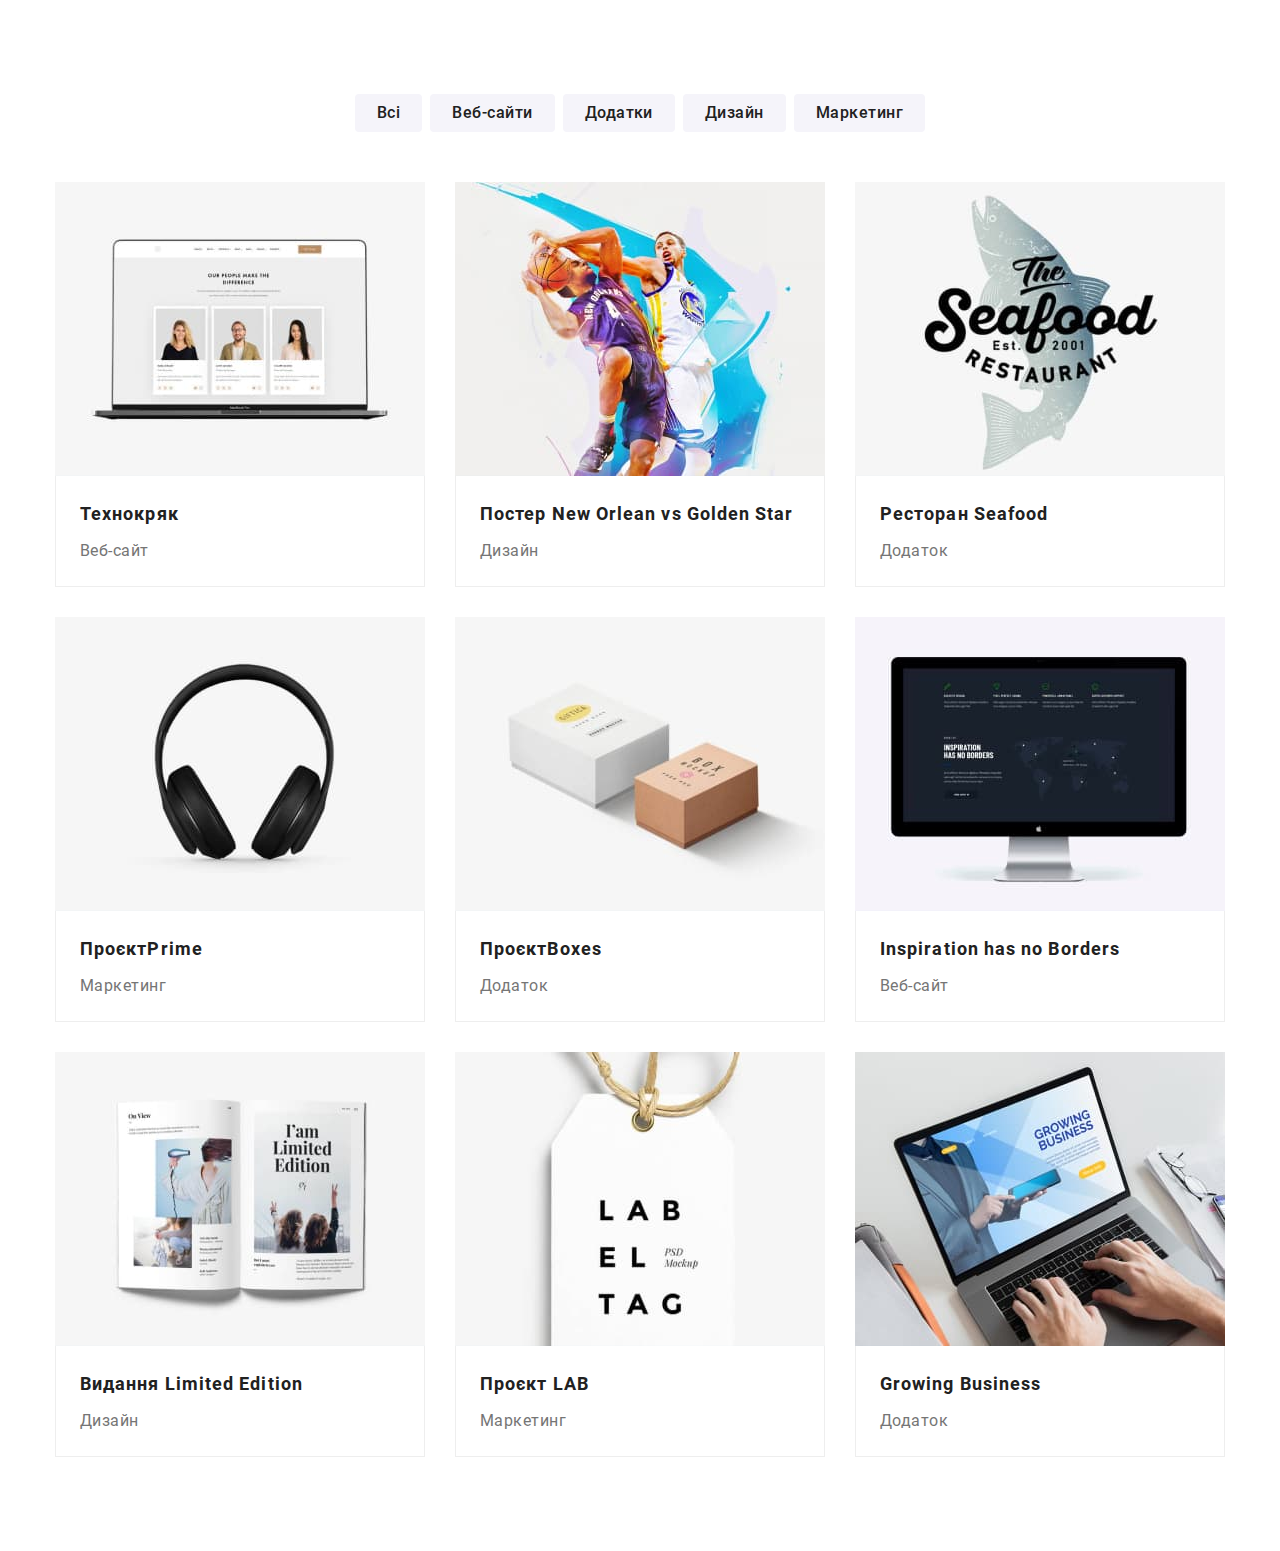
==== commit 6b1ea6d1: "adapted portfolio" ====
--- a/portfolio.html
+++ b/portfolio.html
@@ -51,7 +51,7 @@
       <section class="section">
         <div class="container">
           <h1 class="section__title section__title--hidden">Приклади робіт</h1>
-          <!-- <ul class="filters">
+          <ul class="filters">
             <li class="filters__item">
               <button type="button" class="button filters__button">Всі</button>
             </li>
@@ -67,7 +67,7 @@
             <li class="filters__item">
               <button type="button" class="button filters__button">Маркетинг</button>
             </li>
-          </ul> -->
+          </ul>
           <ul class="examples">
             <li class="examples__item">
               <a href="#" class="examples__link">
--- a/css/main.min.css
+++ b/css/main.min.css
@@ -1 +1 @@
-/*! modern-normalize v1.1.0 | MIT License | https://github.com/sindresorhus/modern-normalize */*,::before,::after{-webkit-box-sizing:border-box;box-sizing:border-box}html{line-height:1.15;-webkit-text-size-adjust:100%;-moz-tab-size:4;-o-tab-size:4;tab-size:4}body{margin:0;font-family:system-ui,-apple-system,"Segoe UI",Roboto,Helvetica,Arial,sans-serif,"Apple Color Emoji","Segoe UI Emoji"}hr{height:0;color:inherit}abbr[title]{-webkit-text-decoration:underline dotted;text-decoration:underline dotted}b,strong{font-weight:bolder}code,kbd,samp,pre{font-family:ui-monospace,SFMono-Regular,Consolas,"Liberation Mono",Menlo,monospace;font-size:1em}small{font-size:80%}sub,sup{font-size:75%;line-height:0;position:relative;vertical-align:baseline}sub{bottom:-0.25em}sup{top:-0.5em}table{text-indent:0;border-color:inherit}button,input,optgroup,select,textarea{font-family:inherit;font-size:100%;line-height:1.15;margin:0}button,select{text-transform:none}button,[type=button],[type=reset],[type=submit]{-webkit-appearance:button}::-moz-focus-inner{border-style:none;padding:0}:-moz-focusring{outline:1px dotted ButtonText}:-moz-ui-invalid{box-shadow:none}legend{padding:0}progress{vertical-align:baseline}::-webkit-inner-spin-button,::-webkit-outer-spin-button{height:auto}[type=search]{-webkit-appearance:textfield;outline-offset:-2px}::-webkit-search-decoration{-webkit-appearance:none}::-webkit-file-upload-button{-webkit-appearance:button;font:inherit}summary{display:list-item}h1,h2,h3,p,ul{margin:0;padding-left:0}ul{list-style:none}body{font-family:"Roboto",sans-serif;color:var(--primary-color)}.section__title{font-size:28px;line-height:1.17;text-align:center;letter-spacing:.03em}@media screen and (min-width: 1200px){.section__title{font-size:36px}}.section__title--with-margin-bottom{margin-bottom:30px}@media screen and (min-width: 1200px){.section__title--with-margin-bottom{margin-bottom:50px}}img{display:block;max-width:100%;width:100%;height:auto}.none{display:none}:root{--accent-color: #2196f3;--hover-color: #188ce8;--normal-color: #ffffff;--primary-color: #212121;--minor-color: #757575;--secondary-color: #f5f4fa;--color-deco: #afb1b8;--transition-timing: 250ms cubic-bezier(0.4, 0, 0.2, 1)}.examples__link,.address__mail-and-tel,.address__map,.customers__link,.social__link,.contacts__link,.pages__link{text-decoration:none;color:currentColor;font-size:14px;-webkit-transition:color var(--transition-timing),background-color var(--transition-timing),border-color var(--transition-timing),fill var(--transition-timing),-webkit-box-shadow var(--transition-timing);transition:color var(--transition-timing),background-color var(--transition-timing),border-color var(--transition-timing),fill var(--transition-timing),-webkit-box-shadow var(--transition-timing);transition:color var(--transition-timing),background-color var(--transition-timing),border-color var(--transition-timing),box-shadow var(--transition-timing),fill var(--transition-timing);transition:color var(--transition-timing),background-color var(--transition-timing),border-color var(--transition-timing),box-shadow var(--transition-timing),fill var(--transition-timing),-webkit-box-shadow var(--transition-timing)}.examples__link:hover,.address__mail-and-tel:hover,.address__map:hover,.customers__link:hover,.social__link:hover,.contacts__link:hover,.pages__link:hover,.examples__link:focus,.address__mail-and-tel:focus,.address__map:focus,.customers__link:focus,.social__link:focus,.contacts__link:focus,.pages__link:focus{color:var(--accent-color);fill:var(--accent-color)}.section__title--hidden,.check__input{position:absolute;white-space:nowrap;width:1px;height:1px;overflow:hidden;border:0;padding:0;clip:rect(0 0 0 0);-webkit-clip-path:inset(50%);clip-path:inset(50%);margin:-1px}@font-face{font-family:"Raleway";font-style:normal;font-weight:400;src:url("../fonts/raleway-v28-latin-regular.eot");src:local(""),url("../fonts/raleway-v28-latin-regular.eot?#iefix") format("embedded-opentype"),url("../fonts/raleway-v28-latin-regular.woff2") format("woff2"),url("../fonts/raleway-v28-latin-regular.woff") format("woff"),url("../fonts/raleway-v28-latin-regular.ttf") format("truetype"),url("../fonts/raleway-v28-latin-regular.svg#Raleway") format("svg")}@font-face{font-family:"Raleway";font-style:normal;font-weight:700;src:url("../fonts/raleway-v28-latin-700.eot");src:local(""),url("../fonts/raleway-v28-latin-700.eot?#iefix") format("embedded-opentype"),url("../fonts/raleway-v28-latin-700.woff2") format("woff2"),url("../fonts/raleway-v28-latin-700.woff") format("woff"),url("../fonts/raleway-v28-latin-700.ttf") format("truetype"),url("../fonts/raleway-v28-latin-700.svg#Raleway") format("svg")}@font-face{font-family:"Roboto";font-style:normal;font-weight:400;src:url("../fonts/roboto-v30-latin_cyrillic-regular.eot");src:local(""),url("../fonts/roboto-v30-latin_cyrillic-regular.eot?#iefix") format("embedded-opentype"),url("../fonts/roboto-v30-latin_cyrillic-regular.woff2") format("woff2"),url("../fonts/roboto-v30-latin_cyrillic-regular.woff") format("woff"),url("../fonts/roboto-v30-latin_cyrillic-regular.ttf") format("truetype"),url("../fonts/roboto-v30-latin_cyrillic-regular.svg#Roboto") format("svg")}@font-face{font-family:"Roboto";font-style:normal;font-weight:500;src:url("../fonts/roboto-v30-latin_cyrillic-500.eot");src:local(""),url("../fonts/roboto-v30-latin_cyrillic-500.eot?#iefix") format("embedded-opentype"),url("../fonts/roboto-v30-latin_cyrillic-500.woff2") format("woff2"),url("../fonts/roboto-v30-latin_cyrillic-500.woff") format("woff"),url("../fonts/roboto-v30-latin_cyrillic-500.ttf") format("truetype"),url("../fonts/roboto-v30-latin_cyrillic-500.svg#Roboto") format("svg")}@font-face{font-family:"Roboto";font-style:normal;font-weight:700;src:url("../fonts/roboto-v30-latin_cyrillic-700.eot");src:local(""),url("../fonts/roboto-v30-latin_cyrillic-700.eot?#iefix") format("embedded-opentype"),url("../fonts/roboto-v30-latin_cyrillic-700.woff2") format("woff2"),url("../fonts/roboto-v30-latin_cyrillic-700.woff") format("woff"),url("../fonts/roboto-v30-latin_cyrillic-700.ttf") format("truetype"),url("../fonts/roboto-v30-latin_cyrillic-700.svg#Roboto") format("svg")}@font-face{font-family:"Roboto";font-style:normal;font-weight:900;src:url("../fonts/roboto-v30-latin_cyrillic-900.eot");src:local(""),url("../fonts/roboto-v30-latin_cyrillic-900.eot?#iefix") format("embedded-opentype"),url("../fonts/roboto-v30-latin_cyrillic-900.woff2") format("woff2"),url("../fonts/roboto-v30-latin_cyrillic-900.woff") format("woff"),url("../fonts/roboto-v30-latin_cyrillic-900.ttf") format("truetype"),url("../fonts/roboto-v30-latin_cyrillic-900.svg#Roboto") format("svg")}.container{width:100%;padding:0px 15px;margin:0 auto}@media screen and (min-width: 480px){.container{width:480px}}@media screen and (min-width: 768px){.container{width:768px}}@media screen and (min-width: 1200px){.container{width:1200px}}.section{padding-top:60px;padding-bottom:60px}@media screen and (min-width: 1200px){.section{padding-top:94px;padding-bottom:94px}}.section--no-padding-top{padding-top:0}.section--another-background{background-color:var(--secondary-color)}@media screen and (max-width: 1199px){.section--only-on-desctop{display:none}}.button{font-weight:700;font-size:16px;font-family:inherit;border:none;cursor:pointer;padding:0;border-radius:4px;-webkit-transition:color var(--transition-timing),background-color var(--transition-timing),border-color var(--transition-timing),-webkit-box-shadow var(--transition-timing);transition:color var(--transition-timing),background-color var(--transition-timing),border-color var(--transition-timing),-webkit-box-shadow var(--transition-timing);transition:color var(--transition-timing),background-color var(--transition-timing),border-color var(--transition-timing),box-shadow var(--transition-timing);transition:color var(--transition-timing),background-color var(--transition-timing),border-color var(--transition-timing),box-shadow var(--transition-timing),-webkit-box-shadow var(--transition-timing)}.button:hover,.button:focus{background-color:var(--hover-color);-webkit-box-shadow:0px 4px 4px rgba(0,0,0,.15);box-shadow:0px 4px 4px rgba(0,0,0,.15)}.logo{font-weight:700;font-size:26px;line-height:1.2;letter-spacing:.03em;font-family:"Raleway";color:var(--accent-color);text-decoration:none}.logo__dark{color:#000}.logo__light{color:var(--normal-color)}.navigation__logo{padding-top:24px;margin-right:93px}.header{border-bottom:1px solid #ececec}.header__container{display:-webkit-box;display:-ms-flexbox;display:flex;-webkit-box-pack:justify;-ms-flex-pack:justify;justify-content:space-between}.navigation{display:-webkit-box;display:-ms-flexbox;display:flex}.pages{display:-webkit-box;display:-ms-flexbox;display:flex}.pages__item:not(:last-child){margin-right:50px}.pages__link{position:relative;font-weight:500;line-height:1.14;letter-spacing:.02em;color:inherit;display:block;padding:32px 2px 32px 2px}.pages__link--current{color:var(--accent-color)}.pages__link--current::after{content:"";display:block;width:100%;height:4px;border-radius:2px;background-color:currentColor;position:absolute;left:0;bottom:-1px}.pages__link:not(.pages__link--current)::after{content:"";display:block;width:100%;height:4px;border-radius:2px;background-color:var(--accent-color);position:absolute;left:0;bottom:-1px;-webkit-transform:scaleX(0);transform:scaleX(0);-webkit-transition:-webkit-transform var(--transition-timing);transition:-webkit-transform var(--transition-timing);transition:transform var(--transition-timing);transition:transform var(--transition-timing), -webkit-transform var(--transition-timing)}.pages__link:hover::after{-webkit-transform:scaleX(1);transform:scaleX(1)}.contacts{display:-webkit-box;display:-ms-flexbox;display:flex}.contacts__item:not(:last-child){margin-right:50px}.contacts__link{font-weight:500;line-height:1.14;letter-spacing:.02em;display:-webkit-box;display:-ms-flexbox;display:flex;-webkit-box-align:center;-ms-flex-align:center;align-items:center;padding:32px 0px;font-style:normal;color:var(--minor-color)}.contacts__icon{margin-right:10px;fill:currentColor;-webkit-transition:fill var(--transition-timing);transition:fill var(--transition-timing)}.hero{width:1600px;margin:auto;background:-webkit-gradient(linear, left top, left bottom, from(rgba(47, 48, 58, 0.4)), to(rgba(47, 48, 58, 0.4))),url(../images/heroback.jpg),#2f303a;background:linear-gradient(rgba(47, 48, 58, 0.4), rgba(47, 48, 58, 0.4)),url(../images/heroback.jpg),#2f303a;background-repeat:no-repeat;background-position:center;text-align:center;padding:200px 0px}.hero__title{max-width:696px;font-weight:900;font-size:44px;line-height:1.36;letter-spacing:.06em;margin:0 auto;margin-bottom:30px;text-transform:uppercase;color:var(--normal-color)}.hero__button{line-height:1.88;letter-spacing:.06em;color:var(--normal-color);background-color:var(--accent-color);padding:10px 32px 10px 32px;min-width:216px}.benefits{display:-webkit-box;display:-ms-flexbox;display:flex;-webkit-box-orient:vertical;-webkit-box-direction:normal;-ms-flex-direction:column;flex-direction:column;gap:30px}@media screen and (min-width: 768px){.benefits{-webkit-box-orient:horizontal;-webkit-box-direction:normal;-ms-flex-direction:row;flex-direction:row;-ms-flex-wrap:wrap;flex-wrap:wrap}}@media screen and (min-width: 1200px){.benefits{-webkit-column-gap:30px;-moz-column-gap:30px;column-gap:30px}}.benefits__item{width:100%}@media screen and (min-width: 768px){.benefits__item{-ms-flex-preferred-size:calc((100% - 30px)/2);flex-basis:calc((100% - 30px)/2)}}@media screen and (min-width: 1200px){.benefits__item{-ms-flex-preferred-size:calc((100% - 90px)/4);flex-basis:calc((100% - 90px)/4)}}.benefits__icon-wrapper{display:-webkit-box;display:-ms-flexbox;display:flex;-webkit-box-pack:center;-ms-flex-pack:center;justify-content:center;-webkit-box-align:center;-ms-flex-align:center;align-items:center;background-color:var(--secondary-color);margin-bottom:30px;width:100%;height:120px;border-radius:4px}.benefits__title{font-size:14px;line-height:1.14;letter-spacing:.03em;margin-bottom:10px;text-transform:uppercase;text-align:center}@media screen and (min-width: 768px){.benefits__title{text-align:left}}.benefits__title__text{font-size:14px;line-height:1.71;letter-spacing:.03em;color:var(--minor-color)}.what-we-do{display:-webkit-box;display:-ms-flexbox;display:flex;-webkit-column-gap:30px;-moz-column-gap:30px;column-gap:30px}.what-we-do__item{-ms-flex-preferred-size:calc((100% - 60px)/3);flex-basis:calc((100% - 60px)/3);position:relative}.what-we-do__wrapper{display:-webkit-box;display:-ms-flexbox;display:flex;-webkit-box-pack:center;-ms-flex-pack:center;justify-content:center;-webkit-box-align:center;-ms-flex-align:center;align-items:center;width:100%;height:70px;background-color:rgba(47,48,58,.8);position:absolute;bottom:0;left:0}.what-we-do__title{font-weight:700;font-size:14px;line-height:1.14;letter-spacing:.03em;text-transform:uppercase;color:var(--normal-color)}.team{text-align:center;display:-webkit-box;display:-ms-flexbox;display:flex;-webkit-box-orient:vertical;-webkit-box-direction:normal;-ms-flex-direction:column;flex-direction:column;gap:30px}@media screen and (min-width: 768px){.team{-webkit-box-orient:horizontal;-webkit-box-direction:normal;-ms-flex-direction:row;flex-direction:row;-ms-flex-wrap:wrap;flex-wrap:wrap}}@media screen and (min-width: 1200px){.team{-webkit-box-orient:horizontal;-webkit-box-direction:normal;-ms-flex-direction:row;flex-direction:row}}.team__item{width:100%;background-color:var(--normal-color);-webkit-box-shadow:0px 1px 3px rgba(0,0,0,.12),0px 1px 1px rgba(0,0,0,.14),0px 2px 1px rgba(0,0,0,.2);box-shadow:0px 1px 3px rgba(0,0,0,.12),0px 1px 1px rgba(0,0,0,.14),0px 2px 1px rgba(0,0,0,.2);border-radius:0px 0px 4px 4px}@media screen and (min-width: 768px){.team__item{-ms-flex-preferred-size:calc((100% - 30px)/2);flex-basis:calc((100% - 30px)/2)}}@media screen and (min-width: 1200px){.team__item{-ms-flex-preferred-size:calc((100% - 90px)/4);flex-basis:calc((100% - 90px)/4)}}.team__wrapper{padding:30px 0px 24px 0px}@media screen and (min-width: 1200px){.team__wrapper{padding:30px 0px}}.team__title{font-weight:500;font-size:16px;line-height:1.19;letter-spacing:.03em;margin-bottom:10px}.team__text{font-size:16px;line-height:1.19;letter-spacing:.03em;margin-bottom:16px;color:var(--minor-color)}.social{display:-webkit-box;display:-ms-flexbox;display:flex;-webkit-box-pack:center;-ms-flex-pack:center;justify-content:center;gap:10px}.social__link{display:-webkit-box;display:-ms-flexbox;display:flex;-webkit-box-pack:center;-ms-flex-pack:center;justify-content:center;-webkit-box-align:center;-ms-flex-align:center;align-items:center;width:44px;height:44px;border-radius:50px;fill:var(--color-deco)}.social__link:hover,.social__link:focus{fill:var(--normal-color);background-color:currentColor}.customers{display:-webkit-box;display:-ms-flexbox;display:flex;-webkit-box-orient:horizontal;-webkit-box-direction:normal;-ms-flex-direction:row;flex-direction:row;-ms-flex-wrap:wrap;flex-wrap:wrap;gap:30px}@media screen and (min-width: 1200px){.customers{-webkit-box-pack:center;-ms-flex-pack:center;justify-content:center}}.customers__item{-ms-flex-preferred-size:calc((100% - 30px)/2);flex-basis:calc((100% - 30px)/2);height:92px}@media screen and (min-width: 768px){.customers__item{-ms-flex-preferred-size:calc((100% - 60px)/3);flex-basis:calc((100% - 60px)/3)}}@media screen and (min-width: 1200px){.customers__item{-ms-flex-preferred-size:calc((100% - 150px)/6);flex-basis:calc((100% - 150px)/6)}}.customers__link{display:-webkit-box;display:-ms-flexbox;display:flex;-webkit-box-pack:center;-ms-flex-pack:center;justify-content:center;-webkit-box-align:center;-ms-flex-align:center;align-items:center;fill:var(--color-deco);width:100%;height:100%;border:1px solid var(--color-deco);border-radius:4px}.customers__link:hover,.customers__link:focus{border-color:var(--accent-color)}.footer{background-color:#2f303a;padding-top:60px;padding-bottom:60px}.container--with-flex{display:-webkit-box;display:-ms-flexbox;display:flex;-webkit-box-align:baseline;-ms-flex-align:baseline;align-items:baseline}.left-footer{margin-right:70px;-webkit-box-flex:1;-ms-flex-positive:1;flex-grow:1}.address{margin-top:20px}.address__item:nth-child(n+2){margin-top:9px}.address__map{font-style:normal;line-height:1.71;letter-spacing:.03em;color:var(--normal-color)}.address__mail-and-tel{font-style:normal;line-height:1.71;letter-spacing:.03em;color:rgba(255,255,255,.6)}.call{margin-right:93px}.call__title{font-weight:700;margin-bottom:20px;font-size:14px;line-height:1.14;letter-spacing:.03em;text-transform:uppercase;color:var(--normal-color)}.social__item .social__link{display:-webkit-box;display:-ms-flexbox;display:flex;-webkit-box-pack:center;-ms-flex-pack:center;justify-content:center;-webkit-box-align:center;-ms-flex-align:center;align-items:center;width:44px;height:44px;border-radius:50px;fill:var(--normal-color);background-color:rgba(255,255,255,.1)}.social__item .social__link:hover,.social__item .social__link:focus{background-color:currentColor}.subscription{display:-webkit-box;display:-ms-flexbox;display:flex;gap:12px}.subscription__input{min-width:358px;height:50px;padding:15px 0px 15px 15px;background-color:rgba(0,0,0,0);border:1px solid rgba(255,255,255,.3);border-radius:4px;outline:none;font-weight:400;font-size:16px;line-height:1.25;letter-spacing:.03em;color:var(--normal-color);-webkit-transition:border-color var(--transition-timing);transition:border-color var(--transition-timing)}.subscription__input:focus{border-color:var(--normal-color);-webkit-box-shadow:0px 4px 4px rgba(0,0,0,.15);box-shadow:0px 4px 4px rgba(0,0,0,.15)}.subscription__input:hover{border-color:var(--accent-color)}.subscription__input::-webkit-input-placeholder{font-weight:400;font-size:16px;line-height:1.25;letter-spacing:.03em;color:rgba(255,255,255,.6)}.subscription__input::-moz-placeholder{font-weight:400;font-size:16px;line-height:1.25;letter-spacing:.03em;color:rgba(255,255,255,.6)}.subscription__input:-ms-input-placeholder{font-weight:400;font-size:16px;line-height:1.25;letter-spacing:.03em;color:rgba(255,255,255,.6)}.subscription__input::-ms-input-placeholder{font-weight:400;font-size:16px;line-height:1.25;letter-spacing:.03em;color:rgba(255,255,255,.6)}.subscription__input::placeholder{font-weight:400;font-size:16px;line-height:1.25;letter-spacing:.03em;color:rgba(255,255,255,.6)}.subscription__button{line-height:1.88;letter-spacing:.06em;color:var(--normal-color);background-color:var(--accent-color);min-width:200px;padding:10px 0px;display:-webkit-box;display:-ms-flexbox;display:flex;-webkit-box-pack:center;-ms-flex-pack:center;justify-content:center;-webkit-box-align:center;-ms-flex-align:center;align-items:center;gap:10px}.filters{display:-webkit-box;display:-ms-flexbox;display:flex;-webkit-box-pack:center;-ms-flex-pack:center;justify-content:center}.filters__item:not(:last-child){margin-right:8px}.filters__button{font-weight:500;line-height:1.63;letter-spacing:.03em;color:inherit;background-color:var(--secondary-color);border-radius:4px;padding:6px 22px 6px 22px}.filters__button:hover,.filters__button:focus{color:var(--normal-color);background-color:var(--accent-color);-webkit-box-shadow:0px 3px 1px rgba(0,0,0,.1),0px 1px 2px rgba(0,0,0,.08),0px 2px 2px rgba(0,0,0,.12);box-shadow:0px 3px 1px rgba(0,0,0,.1),0px 1px 2px rgba(0,0,0,.08),0px 2px 2px rgba(0,0,0,.12)}.examples{display:-webkit-box;display:-ms-flexbox;display:flex;-webkit-box-orient:vertical;-webkit-box-direction:normal;-ms-flex-direction:column;flex-direction:column;gap:30px}@media screen and (min-width: 1200px){.examples{margin-top:50px;-ms-flex-wrap:wrap;flex-wrap:wrap}}.examples__item{width:100%}@media screen and (min-width: 1200px){.examples__item{-ms-flex-preferred-size:calc((100% - 60px)/3);flex-basis:calc((100% - 60px)/3);background-color:var(--normal-color)}}.examples__link{display:block}.examples__link:hover,.examples__link:focus{color:inherit;-webkit-box-shadow:0px 1px 1px rgba(0,0,0,.12),0px 4px 4px rgba(0,0,0,.06),1px 4px 6px rgba(0,0,0,.16);box-shadow:0px 1px 1px rgba(0,0,0,.12),0px 4px 4px rgba(0,0,0,.06),1px 4px 6px rgba(0,0,0,.16)}.examples__title{font-size:18px;line-height:2;letter-spacing:.06em;margin-bottom:4px}.examples__text{font-size:16px;line-height:1.88;letter-spacing:.03em;color:var(--minor-color)}.examples__box{padding:20px 24px 20px 24px;border:1px solid #eee;border-top:none}.examples__wrap{position:relative;overflow:hidden}.examples__overlay{font-size:18px;line-height:1.6;letter-spacing:.03em;height:100%;padding:63px 24px;color:var(--normal-color);background-color:rgba(33,150,243,.9);position:absolute;top:0;left:0;-webkit-transform:translateY(100%);transform:translateY(100%);-webkit-transition:-webkit-transform var(--transition-timing);transition:-webkit-transform var(--transition-timing);transition:transform var(--transition-timing);transition:transform var(--transition-timing), -webkit-transform var(--transition-timing)}.examples__link:hover .examples__overlay,.examples__link:focus .examples__overlay{-webkit-transform:translateY(0%);transform:translateY(0%)}.backdrop{position:fixed;top:0;left:0;width:100%;height:100%;background-color:rgba(0,0,0,.2);-webkit-transition:opacity var(--transition-timing),visibility var(--transition-timing);transition:opacity var(--transition-timing),visibility var(--transition-timing)}.backdrop--is-hidden{opacity:0;visibility:hidden;pointer-events:none}.modal{width:528px;min-height:581px;padding:40px;background-color:var(--normal-color);-webkit-box-shadow:0px 1px 3px rgba(0,0,0,.12),0px 1px 1px rgba(0,0,0,.14),0px 2px 1px rgba(0,0,0,.2);box-shadow:0px 1px 3px rgba(0,0,0,.12),0px 1px 1px rgba(0,0,0,.14),0px 2px 1px rgba(0,0,0,.2);border-radius:4px;position:absolute;top:50%;left:50%;-webkit-transform:translate(-50%, -50%);transform:translate(-50%, -50%)}.modal__button{display:-webkit-box;display:-ms-flexbox;display:flex;-webkit-box-pack:center;-ms-flex-pack:center;justify-content:center;-webkit-box-align:center;-ms-flex-align:center;align-items:center;width:30px;height:30px;background-color:var(--normal-color);border-radius:50%;border:1px solid rgba(0,0,0,.1);position:absolute;right:8px;top:8px;-webkit-transition:var(--transition-timing);transition:var(--transition-timing)}.modal__button:focus,.modal__button:hover{fill:var(--accent-color)}.no-scroll{overflow:hidden}.form{width:448px}.form__title{font-weight:700;font-size:20px;line-height:1.15;letter-spacing:.03em;margin-bottom:12px;text-align:center}.form__field:not(:nth-child(5)){margin-bottom:10px}.form__field:nth-child(5){margin-bottom:20px}.form__label{font-size:12px;line-height:1.17;letter-spacing:.01em;display:block;margin-bottom:4px;color:var(--minor-color)}.form__input{font-size:12px;line-height:1.17;letter-spacing:.01em;cursor:pointer;outline:none;width:100%;height:40px;padding:10px 0px 10px 42px;border-radius:4px;border:1px solid rgba(33,33,33,.2);-webkit-transition:border-color var(--transition-timing);transition:border-color var(--transition-timing)}.form__input:focus{border-color:var(--accent-color)}.form__input__icon{position:absolute;top:50%;left:12px;-webkit-transform:translateY(-50%);transform:translateY(-50%);-webkit-transition:fill var(--transition-timing);transition:fill var(--transition-timing)}.form__input:focus+.form__input__icon{fill:var(--accent-color)}.form__text{display:block;width:100%;height:120px;padding:12px 16px;resize:none;cursor:pointer;border-radius:4px;border:1px solid rgba(33,33,33,.2);outline:none;-webkit-transition:border-color var(--transition-timing);transition:border-color var(--transition-timing)}.form__text:focus{border-color:var(--accent-color)}.form__text::-webkit-input-placeholder{font-weight:400;font-size:12px;line-height:1.17;letter-spacing:.01em;color:rgba(117,117,117,.5)}.form__text::-moz-placeholder{font-weight:400;font-size:12px;line-height:1.17;letter-spacing:.01em;color:rgba(117,117,117,.5)}.form__text:-ms-input-placeholder{font-weight:400;font-size:12px;line-height:1.17;letter-spacing:.01em;color:rgba(117,117,117,.5)}.form__text::-ms-input-placeholder{font-weight:400;font-size:12px;line-height:1.17;letter-spacing:.01em;color:rgba(117,117,117,.5)}.form__text::placeholder{font-weight:400;font-size:12px;line-height:1.17;letter-spacing:.01em;color:rgba(117,117,117,.5)}.form__button{line-height:1.88;letter-spacing:.06em;color:var(--normal-color);background-color:var(--accent-color);padding:10px 52px;min-width:200px;display:block;margin:0 auto}.input-wrapper{position:relative}.check{font-size:14px;line-height:1.71;letter-spacing:.03em;display:-webkit-box;display:-ms-flexbox;display:flex;-webkit-box-pack:center;-ms-flex-pack:center;justify-content:center;-webkit-box-align:center;-ms-flex-align:center;align-items:center;position:relative;margin-bottom:30px;color:var(--minor-color)}.check__span{position:relative;width:16px;height:15px;border:2px solid var(--primary-color);border-radius:2px;cursor:pointer;margin-right:7px;-webkit-transition:background-color var(--transition-timing),-webkit-box-shadow var(--transition-timing);transition:background-color var(--transition-timing),-webkit-box-shadow var(--transition-timing);transition:background-color var(--transition-timing),box-shadow var(--transition-timing);transition:background-color var(--transition-timing),box-shadow var(--transition-timing),-webkit-box-shadow var(--transition-timing)}.check__input:checked+.check__span{border:none;background-color:var(--accent-color);-webkit-box-shadow:0px 4px 4px rgba(0,0,0,.25);box-shadow:0px 4px 4px rgba(0,0,0,.25)}.check__icon{fill:rgba(0,0,0,0);position:absolute;top:50%;left:50%;-webkit-transform:translate(-50%, -50%);transform:translate(-50%, -50%);-webkit-transition:fill var(--transition-timing);transition:fill var(--transition-timing)}.check__input:checked+.check__span .check__icon{fill:var(--normal-color)}.check__link{color:var(--accent-color);text-decoration:underline;-webkit-transition:color var(--transition-timing);transition:color var(--transition-timing)}.check__link:hover,.check__link:focus{color:var(--hover-color)}/*# sourceMappingURL=main.min.css.map */+/*! modern-normalize v1.1.0 | MIT License | https://github.com/sindresorhus/modern-normalize */*,::before,::after{-webkit-box-sizing:border-box;box-sizing:border-box}html{line-height:1.15;-webkit-text-size-adjust:100%;-moz-tab-size:4;-o-tab-size:4;tab-size:4}body{margin:0;font-family:system-ui,-apple-system,"Segoe UI",Roboto,Helvetica,Arial,sans-serif,"Apple Color Emoji","Segoe UI Emoji"}hr{height:0;color:inherit}abbr[title]{-webkit-text-decoration:underline dotted;text-decoration:underline dotted}b,strong{font-weight:bolder}code,kbd,samp,pre{font-family:ui-monospace,SFMono-Regular,Consolas,"Liberation Mono",Menlo,monospace;font-size:1em}small{font-size:80%}sub,sup{font-size:75%;line-height:0;position:relative;vertical-align:baseline}sub{bottom:-0.25em}sup{top:-0.5em}table{text-indent:0;border-color:inherit}button,input,optgroup,select,textarea{font-family:inherit;font-size:100%;line-height:1.15;margin:0}button,select{text-transform:none}button,[type=button],[type=reset],[type=submit]{-webkit-appearance:button}::-moz-focus-inner{border-style:none;padding:0}:-moz-focusring{outline:1px dotted ButtonText}:-moz-ui-invalid{box-shadow:none}legend{padding:0}progress{vertical-align:baseline}::-webkit-inner-spin-button,::-webkit-outer-spin-button{height:auto}[type=search]{-webkit-appearance:textfield;outline-offset:-2px}::-webkit-search-decoration{-webkit-appearance:none}::-webkit-file-upload-button{-webkit-appearance:button;font:inherit}summary{display:list-item}h1,h2,h3,p,ul{margin:0;padding-left:0}ul{list-style:none}body{font-family:"Roboto",sans-serif;color:var(--primary-color)}.section__title{font-size:28px;line-height:1.17;text-align:center;letter-spacing:.03em}@media screen and (min-width: 1200px){.section__title{font-size:36px}}.section__title--with-margin-bottom{margin-bottom:30px}@media screen and (min-width: 1200px){.section__title--with-margin-bottom{margin-bottom:50px}}img{display:block;max-width:100%;width:100%;height:auto}.none{display:none}:root{--accent-color: #2196f3;--hover-color: #188ce8;--normal-color: #ffffff;--primary-color: #212121;--minor-color: #757575;--secondary-color: #f5f4fa;--color-deco: #afb1b8;--transition-timing: 250ms cubic-bezier(0.4, 0, 0.2, 1)}.examples__link,.address__mail-and-tel,.address__map,.customers__link,.social__link,.contacts__link,.pages__link{text-decoration:none;color:currentColor;font-size:14px;-webkit-transition:color var(--transition-timing),background-color var(--transition-timing),border-color var(--transition-timing),fill var(--transition-timing),-webkit-box-shadow var(--transition-timing);transition:color var(--transition-timing),background-color var(--transition-timing),border-color var(--transition-timing),fill var(--transition-timing),-webkit-box-shadow var(--transition-timing);transition:color var(--transition-timing),background-color var(--transition-timing),border-color var(--transition-timing),box-shadow var(--transition-timing),fill var(--transition-timing);transition:color var(--transition-timing),background-color var(--transition-timing),border-color var(--transition-timing),box-shadow var(--transition-timing),fill var(--transition-timing),-webkit-box-shadow var(--transition-timing)}.examples__link:hover,.address__mail-and-tel:hover,.address__map:hover,.customers__link:hover,.social__link:hover,.contacts__link:hover,.pages__link:hover,.examples__link:focus,.address__mail-and-tel:focus,.address__map:focus,.customers__link:focus,.social__link:focus,.contacts__link:focus,.pages__link:focus{color:var(--accent-color);fill:var(--accent-color)}.section__title--hidden,.check__input{position:absolute;white-space:nowrap;width:1px;height:1px;overflow:hidden;border:0;padding:0;clip:rect(0 0 0 0);-webkit-clip-path:inset(50%);clip-path:inset(50%);margin:-1px}@font-face{font-family:"Raleway";font-style:normal;font-weight:400;src:url("../fonts/raleway-v28-latin-regular.eot");src:local(""),url("../fonts/raleway-v28-latin-regular.eot?#iefix") format("embedded-opentype"),url("../fonts/raleway-v28-latin-regular.woff2") format("woff2"),url("../fonts/raleway-v28-latin-regular.woff") format("woff"),url("../fonts/raleway-v28-latin-regular.ttf") format("truetype"),url("../fonts/raleway-v28-latin-regular.svg#Raleway") format("svg")}@font-face{font-family:"Raleway";font-style:normal;font-weight:700;src:url("../fonts/raleway-v28-latin-700.eot");src:local(""),url("../fonts/raleway-v28-latin-700.eot?#iefix") format("embedded-opentype"),url("../fonts/raleway-v28-latin-700.woff2") format("woff2"),url("../fonts/raleway-v28-latin-700.woff") format("woff"),url("../fonts/raleway-v28-latin-700.ttf") format("truetype"),url("../fonts/raleway-v28-latin-700.svg#Raleway") format("svg")}@font-face{font-family:"Roboto";font-style:normal;font-weight:400;src:url("../fonts/roboto-v30-latin_cyrillic-regular.eot");src:local(""),url("../fonts/roboto-v30-latin_cyrillic-regular.eot?#iefix") format("embedded-opentype"),url("../fonts/roboto-v30-latin_cyrillic-regular.woff2") format("woff2"),url("../fonts/roboto-v30-latin_cyrillic-regular.woff") format("woff"),url("../fonts/roboto-v30-latin_cyrillic-regular.ttf") format("truetype"),url("../fonts/roboto-v30-latin_cyrillic-regular.svg#Roboto") format("svg")}@font-face{font-family:"Roboto";font-style:normal;font-weight:500;src:url("../fonts/roboto-v30-latin_cyrillic-500.eot");src:local(""),url("../fonts/roboto-v30-latin_cyrillic-500.eot?#iefix") format("embedded-opentype"),url("../fonts/roboto-v30-latin_cyrillic-500.woff2") format("woff2"),url("../fonts/roboto-v30-latin_cyrillic-500.woff") format("woff"),url("../fonts/roboto-v30-latin_cyrillic-500.ttf") format("truetype"),url("../fonts/roboto-v30-latin_cyrillic-500.svg#Roboto") format("svg")}@font-face{font-family:"Roboto";font-style:normal;font-weight:700;src:url("../fonts/roboto-v30-latin_cyrillic-700.eot");src:local(""),url("../fonts/roboto-v30-latin_cyrillic-700.eot?#iefix") format("embedded-opentype"),url("../fonts/roboto-v30-latin_cyrillic-700.woff2") format("woff2"),url("../fonts/roboto-v30-latin_cyrillic-700.woff") format("woff"),url("../fonts/roboto-v30-latin_cyrillic-700.ttf") format("truetype"),url("../fonts/roboto-v30-latin_cyrillic-700.svg#Roboto") format("svg")}@font-face{font-family:"Roboto";font-style:normal;font-weight:900;src:url("../fonts/roboto-v30-latin_cyrillic-900.eot");src:local(""),url("../fonts/roboto-v30-latin_cyrillic-900.eot?#iefix") format("embedded-opentype"),url("../fonts/roboto-v30-latin_cyrillic-900.woff2") format("woff2"),url("../fonts/roboto-v30-latin_cyrillic-900.woff") format("woff"),url("../fonts/roboto-v30-latin_cyrillic-900.ttf") format("truetype"),url("../fonts/roboto-v30-latin_cyrillic-900.svg#Roboto") format("svg")}.container{width:100%;padding:0px 15px;margin:0 auto}@media screen and (min-width: 480px){.container{width:480px}}@media screen and (min-width: 768px){.container{width:768px}}@media screen and (min-width: 1200px){.container{width:1200px}}.section{padding-top:60px;padding-bottom:60px}@media screen and (min-width: 1200px){.section{padding-top:94px;padding-bottom:94px}}.section--no-padding-top{padding-top:0}.section--another-background{background-color:var(--secondary-color)}@media screen and (max-width: 1199px){.section--only-on-desctop{display:none}}.button{font-weight:700;font-size:16px;font-family:inherit;border:none;cursor:pointer;padding:0;border-radius:4px;-webkit-transition:color var(--transition-timing),background-color var(--transition-timing),border-color var(--transition-timing),-webkit-box-shadow var(--transition-timing);transition:color var(--transition-timing),background-color var(--transition-timing),border-color var(--transition-timing),-webkit-box-shadow var(--transition-timing);transition:color var(--transition-timing),background-color var(--transition-timing),border-color var(--transition-timing),box-shadow var(--transition-timing);transition:color var(--transition-timing),background-color var(--transition-timing),border-color var(--transition-timing),box-shadow var(--transition-timing),-webkit-box-shadow var(--transition-timing)}.button:hover,.button:focus{background-color:var(--hover-color);-webkit-box-shadow:0px 4px 4px rgba(0,0,0,.15);box-shadow:0px 4px 4px rgba(0,0,0,.15)}.logo{font-weight:700;font-size:26px;line-height:1.2;letter-spacing:.03em;font-family:"Raleway";color:var(--accent-color);text-decoration:none}.logo__dark{color:#000}.logo__light{color:var(--normal-color)}.navigation__logo{padding-top:24px;margin-right:93px}.header{border-bottom:1px solid #ececec}.header__container{display:-webkit-box;display:-ms-flexbox;display:flex;-webkit-box-pack:justify;-ms-flex-pack:justify;justify-content:space-between}.navigation{display:-webkit-box;display:-ms-flexbox;display:flex}.pages{display:-webkit-box;display:-ms-flexbox;display:flex}.pages__item:not(:last-child){margin-right:50px}.pages__link{position:relative;font-weight:500;line-height:1.14;letter-spacing:.02em;color:inherit;display:block;padding:32px 2px 32px 2px}.pages__link--current{color:var(--accent-color)}.pages__link--current::after{content:"";display:block;width:100%;height:4px;border-radius:2px;background-color:currentColor;position:absolute;left:0;bottom:-1px}.pages__link:not(.pages__link--current)::after{content:"";display:block;width:100%;height:4px;border-radius:2px;background-color:var(--accent-color);position:absolute;left:0;bottom:-1px;-webkit-transform:scaleX(0);transform:scaleX(0);-webkit-transition:-webkit-transform var(--transition-timing);transition:-webkit-transform var(--transition-timing);transition:transform var(--transition-timing);transition:transform var(--transition-timing), -webkit-transform var(--transition-timing)}.pages__link:hover::after{-webkit-transform:scaleX(1);transform:scaleX(1)}.contacts{display:-webkit-box;display:-ms-flexbox;display:flex}.contacts__item:not(:last-child){margin-right:50px}.contacts__link{font-weight:500;line-height:1.14;letter-spacing:.02em;display:-webkit-box;display:-ms-flexbox;display:flex;-webkit-box-align:center;-ms-flex-align:center;align-items:center;padding:32px 0px;font-style:normal;color:var(--minor-color)}.contacts__icon{margin-right:10px;fill:currentColor;-webkit-transition:fill var(--transition-timing);transition:fill var(--transition-timing)}.hero{width:1600px;margin:auto;background:-webkit-gradient(linear, left top, left bottom, from(rgba(47, 48, 58, 0.4)), to(rgba(47, 48, 58, 0.4))),url(../images/heroback.jpg),#2f303a;background:linear-gradient(rgba(47, 48, 58, 0.4), rgba(47, 48, 58, 0.4)),url(../images/heroback.jpg),#2f303a;background-repeat:no-repeat;background-position:center;text-align:center;padding:200px 0px}.hero__title{max-width:696px;font-weight:900;font-size:44px;line-height:1.36;letter-spacing:.06em;margin:0 auto;margin-bottom:30px;text-transform:uppercase;color:var(--normal-color)}.hero__button{line-height:1.88;letter-spacing:.06em;color:var(--normal-color);background-color:var(--accent-color);padding:10px 32px 10px 32px;min-width:216px}.benefits{display:-webkit-box;display:-ms-flexbox;display:flex;-webkit-box-orient:vertical;-webkit-box-direction:normal;-ms-flex-direction:column;flex-direction:column;gap:30px}@media screen and (min-width: 768px){.benefits{-webkit-box-orient:horizontal;-webkit-box-direction:normal;-ms-flex-direction:row;flex-direction:row;-ms-flex-wrap:wrap;flex-wrap:wrap}}@media screen and (min-width: 1200px){.benefits{-webkit-column-gap:30px;-moz-column-gap:30px;column-gap:30px}}.benefits__item{width:100%}@media screen and (min-width: 768px){.benefits__item{-ms-flex-preferred-size:calc((100% - 30px)/2);flex-basis:calc((100% - 30px)/2)}}@media screen and (min-width: 1200px){.benefits__item{-ms-flex-preferred-size:calc((100% - 90px)/4);flex-basis:calc((100% - 90px)/4)}}.benefits__icon-wrapper{display:-webkit-box;display:-ms-flexbox;display:flex;-webkit-box-pack:center;-ms-flex-pack:center;justify-content:center;-webkit-box-align:center;-ms-flex-align:center;align-items:center;background-color:var(--secondary-color);margin-bottom:30px;width:100%;height:120px;border-radius:4px}.benefits__title{font-size:14px;line-height:1.14;letter-spacing:.03em;margin-bottom:10px;text-transform:uppercase;text-align:center}@media screen and (min-width: 768px){.benefits__title{text-align:left}}.benefits__title__text{font-size:14px;line-height:1.71;letter-spacing:.03em;color:var(--minor-color)}.what-we-do{display:-webkit-box;display:-ms-flexbox;display:flex;-webkit-column-gap:30px;-moz-column-gap:30px;column-gap:30px}.what-we-do__item{-ms-flex-preferred-size:calc((100% - 60px)/3);flex-basis:calc((100% - 60px)/3);position:relative}.what-we-do__wrapper{display:-webkit-box;display:-ms-flexbox;display:flex;-webkit-box-pack:center;-ms-flex-pack:center;justify-content:center;-webkit-box-align:center;-ms-flex-align:center;align-items:center;width:100%;height:70px;background-color:rgba(47,48,58,.8);position:absolute;bottom:0;left:0}.what-we-do__title{font-weight:700;font-size:14px;line-height:1.14;letter-spacing:.03em;text-transform:uppercase;color:var(--normal-color)}.team{text-align:center;display:-webkit-box;display:-ms-flexbox;display:flex;-webkit-box-orient:vertical;-webkit-box-direction:normal;-ms-flex-direction:column;flex-direction:column;gap:30px}@media screen and (min-width: 768px){.team{-webkit-box-orient:horizontal;-webkit-box-direction:normal;-ms-flex-direction:row;flex-direction:row;-ms-flex-wrap:wrap;flex-wrap:wrap}}@media screen and (min-width: 1200px){.team{-webkit-box-orient:horizontal;-webkit-box-direction:normal;-ms-flex-direction:row;flex-direction:row}}.team__item{width:100%;background-color:var(--normal-color);-webkit-box-shadow:0px 1px 3px rgba(0,0,0,.12),0px 1px 1px rgba(0,0,0,.14),0px 2px 1px rgba(0,0,0,.2);box-shadow:0px 1px 3px rgba(0,0,0,.12),0px 1px 1px rgba(0,0,0,.14),0px 2px 1px rgba(0,0,0,.2);border-radius:0px 0px 4px 4px}@media screen and (min-width: 768px){.team__item{-ms-flex-preferred-size:calc((100% - 30px)/2);flex-basis:calc((100% - 30px)/2)}}@media screen and (min-width: 1200px){.team__item{-ms-flex-preferred-size:calc((100% - 90px)/4);flex-basis:calc((100% - 90px)/4)}}.team__wrapper{padding:30px 0px 24px 0px}@media screen and (min-width: 1200px){.team__wrapper{padding:30px 0px}}.team__title{font-weight:500;font-size:16px;line-height:1.19;letter-spacing:.03em;margin-bottom:10px}.team__text{font-size:16px;line-height:1.19;letter-spacing:.03em;margin-bottom:16px;color:var(--minor-color)}.social{display:-webkit-box;display:-ms-flexbox;display:flex;-webkit-box-pack:center;-ms-flex-pack:center;justify-content:center;gap:10px}.social__link{display:-webkit-box;display:-ms-flexbox;display:flex;-webkit-box-pack:center;-ms-flex-pack:center;justify-content:center;-webkit-box-align:center;-ms-flex-align:center;align-items:center;width:44px;height:44px;border-radius:50px;fill:var(--color-deco)}.social__link:hover,.social__link:focus{fill:var(--normal-color);background-color:currentColor}.customers{display:-webkit-box;display:-ms-flexbox;display:flex;-webkit-box-orient:horizontal;-webkit-box-direction:normal;-ms-flex-direction:row;flex-direction:row;-ms-flex-wrap:wrap;flex-wrap:wrap;gap:30px}@media screen and (min-width: 1200px){.customers{-webkit-box-pack:center;-ms-flex-pack:center;justify-content:center}}.customers__item{-ms-flex-preferred-size:calc((100% - 30px)/2);flex-basis:calc((100% - 30px)/2);height:92px}@media screen and (min-width: 768px){.customers__item{-ms-flex-preferred-size:calc((100% - 60px)/3);flex-basis:calc((100% - 60px)/3)}}@media screen and (min-width: 1200px){.customers__item{-ms-flex-preferred-size:calc((100% - 150px)/6);flex-basis:calc((100% - 150px)/6)}}.customers__link{display:-webkit-box;display:-ms-flexbox;display:flex;-webkit-box-pack:center;-ms-flex-pack:center;justify-content:center;-webkit-box-align:center;-ms-flex-align:center;align-items:center;fill:var(--color-deco);width:100%;height:100%;border:1px solid var(--color-deco);border-radius:4px}.customers__link:hover,.customers__link:focus{border-color:var(--accent-color)}.footer{background-color:#2f303a;padding-top:60px;padding-bottom:60px}.container--with-flex{display:-webkit-box;display:-ms-flexbox;display:flex;-webkit-box-align:baseline;-ms-flex-align:baseline;align-items:baseline}.left-footer{margin-right:70px;-webkit-box-flex:1;-ms-flex-positive:1;flex-grow:1}.address{margin-top:20px}.address__item:nth-child(n+2){margin-top:9px}.address__map{font-style:normal;line-height:1.71;letter-spacing:.03em;color:var(--normal-color)}.address__mail-and-tel{font-style:normal;line-height:1.71;letter-spacing:.03em;color:rgba(255,255,255,.6)}.call{margin-right:93px}.call__title{font-weight:700;margin-bottom:20px;font-size:14px;line-height:1.14;letter-spacing:.03em;text-transform:uppercase;color:var(--normal-color)}.social__item .social__link{display:-webkit-box;display:-ms-flexbox;display:flex;-webkit-box-pack:center;-ms-flex-pack:center;justify-content:center;-webkit-box-align:center;-ms-flex-align:center;align-items:center;width:44px;height:44px;border-radius:50px;fill:var(--normal-color);background-color:rgba(255,255,255,.1)}.social__item .social__link:hover,.social__item .social__link:focus{background-color:currentColor}.subscription{display:-webkit-box;display:-ms-flexbox;display:flex;gap:12px}.subscription__input{min-width:358px;height:50px;padding:15px 0px 15px 15px;background-color:rgba(0,0,0,0);border:1px solid rgba(255,255,255,.3);border-radius:4px;outline:none;font-weight:400;font-size:16px;line-height:1.25;letter-spacing:.03em;color:var(--normal-color);-webkit-transition:border-color var(--transition-timing);transition:border-color var(--transition-timing)}.subscription__input:focus{border-color:var(--normal-color);-webkit-box-shadow:0px 4px 4px rgba(0,0,0,.15);box-shadow:0px 4px 4px rgba(0,0,0,.15)}.subscription__input:hover{border-color:var(--accent-color)}.subscription__input::-webkit-input-placeholder{font-weight:400;font-size:16px;line-height:1.25;letter-spacing:.03em;color:rgba(255,255,255,.6)}.subscription__input::-moz-placeholder{font-weight:400;font-size:16px;line-height:1.25;letter-spacing:.03em;color:rgba(255,255,255,.6)}.subscription__input:-ms-input-placeholder{font-weight:400;font-size:16px;line-height:1.25;letter-spacing:.03em;color:rgba(255,255,255,.6)}.subscription__input::-ms-input-placeholder{font-weight:400;font-size:16px;line-height:1.25;letter-spacing:.03em;color:rgba(255,255,255,.6)}.subscription__input::placeholder{font-weight:400;font-size:16px;line-height:1.25;letter-spacing:.03em;color:rgba(255,255,255,.6)}.subscription__button{line-height:1.88;letter-spacing:.06em;color:var(--normal-color);background-color:var(--accent-color);min-width:200px;padding:10px 0px;display:-webkit-box;display:-ms-flexbox;display:flex;-webkit-box-pack:center;-ms-flex-pack:center;justify-content:center;-webkit-box-align:center;-ms-flex-align:center;align-items:center;gap:10px}.filters{display:-webkit-box;display:-ms-flexbox;display:flex;-ms-flex-wrap:wrap;flex-wrap:wrap;row-gap:15px;-webkit-column-gap:8px;-moz-column-gap:8px;column-gap:8px}@media screen and (max-width: 767px){.filters{max-width:326px}}@media screen and (min-width: 768px){.filters{-webkit-box-pack:center;-ms-flex-pack:center;justify-content:center}}.filters__button{font-weight:500;line-height:1.63;letter-spacing:.03em;color:inherit;background-color:var(--secondary-color);border-radius:4px;padding:6px 22px 6px 22px}.filters__button:hover,.filters__button:focus{color:var(--normal-color);background-color:var(--accent-color);-webkit-box-shadow:0px 3px 1px rgba(0,0,0,.1),0px 1px 2px rgba(0,0,0,.08),0px 2px 2px rgba(0,0,0,.12);box-shadow:0px 3px 1px rgba(0,0,0,.1),0px 1px 2px rgba(0,0,0,.08),0px 2px 2px rgba(0,0,0,.12)}.examples{display:-webkit-box;display:-ms-flexbox;display:flex;-webkit-box-orient:vertical;-webkit-box-direction:normal;-ms-flex-direction:column;flex-direction:column;gap:30px;margin-top:40px}@media screen and (min-width: 768px){.examples{-webkit-box-orient:horizontal;-webkit-box-direction:normal;-ms-flex-direction:row;flex-direction:row;-ms-flex-wrap:wrap;flex-wrap:wrap;margin-top:30px}}@media screen and (min-width: 1200px){.examples{margin-top:50px;-ms-flex-wrap:wrap;flex-wrap:wrap}}.examples__item{width:100%;background-color:var(--normal-color)}@media screen and (min-width: 768px){.examples__item{-ms-flex-preferred-size:calc((100% - 30px)/2);flex-basis:calc((100% - 30px)/2)}}@media screen and (min-width: 1200px){.examples__item{-ms-flex-preferred-size:calc((100% - 60px)/3);flex-basis:calc((100% - 60px)/3)}}.examples__link{display:-webkit-box;display:-ms-flexbox;display:flex;-webkit-box-orient:vertical;-webkit-box-direction:normal;-ms-flex-direction:column;flex-direction:column;height:100%}.examples__link:hover,.examples__link:focus{color:inherit;-webkit-box-shadow:0px 1px 1px rgba(0,0,0,.12),0px 4px 4px rgba(0,0,0,.06),1px 4px 6px rgba(0,0,0,.16);box-shadow:0px 1px 1px rgba(0,0,0,.12),0px 4px 4px rgba(0,0,0,.06),1px 4px 6px rgba(0,0,0,.16)}.examples__title{font-size:18px;line-height:2;letter-spacing:.06em;margin-bottom:4px}.examples__text{font-size:16px;line-height:1.88;letter-spacing:.03em;color:var(--minor-color)}.examples__box{padding:20px 24px;border:1px solid #eee;border-top:none;-webkit-box-flex:1;-ms-flex-positive:1;flex-grow:1}.examples__wrap{position:relative;overflow:hidden}.examples__overlay{font-size:18px;line-height:1.6;letter-spacing:.03em;height:100%;padding:77px 24px;color:var(--normal-color);background-color:rgba(33,150,243,.9);position:absolute;top:0;left:0;-webkit-transform:translateY(100%);transform:translateY(100%);-webkit-transition:-webkit-transform var(--transition-timing);transition:-webkit-transform var(--transition-timing);transition:transform var(--transition-timing);transition:transform var(--transition-timing), -webkit-transform var(--transition-timing)}@media screen and (min-width: 768px){.examples__overlay{padding:49px 24px 77px 24px}}@media screen and (min-width: 1200px){.examples__overlay{padding:63px 24px}}.examples__link:hover .examples__overlay,.examples__link:focus .examples__overlay{-webkit-transform:translateY(0%);transform:translateY(0%)}.backdrop{position:fixed;top:0;left:0;width:100%;height:100%;background-color:rgba(0,0,0,.2);-webkit-transition:opacity var(--transition-timing),visibility var(--transition-timing);transition:opacity var(--transition-timing),visibility var(--transition-timing)}.backdrop--is-hidden{opacity:0;visibility:hidden;pointer-events:none}.modal{width:528px;min-height:581px;padding:40px;background-color:var(--normal-color);-webkit-box-shadow:0px 1px 3px rgba(0,0,0,.12),0px 1px 1px rgba(0,0,0,.14),0px 2px 1px rgba(0,0,0,.2);box-shadow:0px 1px 3px rgba(0,0,0,.12),0px 1px 1px rgba(0,0,0,.14),0px 2px 1px rgba(0,0,0,.2);border-radius:4px;position:absolute;top:50%;left:50%;-webkit-transform:translate(-50%, -50%);transform:translate(-50%, -50%)}.modal__button{display:-webkit-box;display:-ms-flexbox;display:flex;-webkit-box-pack:center;-ms-flex-pack:center;justify-content:center;-webkit-box-align:center;-ms-flex-align:center;align-items:center;width:30px;height:30px;background-color:var(--normal-color);border-radius:50%;border:1px solid rgba(0,0,0,.1);position:absolute;right:8px;top:8px;-webkit-transition:var(--transition-timing);transition:var(--transition-timing)}.modal__button:focus,.modal__button:hover{fill:var(--accent-color)}.no-scroll{overflow:hidden}.form{width:448px}.form__title{font-weight:700;font-size:20px;line-height:1.15;letter-spacing:.03em;margin-bottom:12px;text-align:center}.form__field:not(:nth-child(5)){margin-bottom:10px}.form__field:nth-child(5){margin-bottom:20px}.form__label{font-size:12px;line-height:1.17;letter-spacing:.01em;display:block;margin-bottom:4px;color:var(--minor-color)}.form__input{font-size:12px;line-height:1.17;letter-spacing:.01em;cursor:pointer;outline:none;width:100%;height:40px;padding:10px 0px 10px 42px;border-radius:4px;border:1px solid rgba(33,33,33,.2);-webkit-transition:border-color var(--transition-timing);transition:border-color var(--transition-timing)}.form__input:focus{border-color:var(--accent-color)}.form__input__icon{position:absolute;top:50%;left:12px;-webkit-transform:translateY(-50%);transform:translateY(-50%);-webkit-transition:fill var(--transition-timing);transition:fill var(--transition-timing)}.form__input:focus+.form__input__icon{fill:var(--accent-color)}.form__text{display:block;width:100%;height:120px;padding:12px 16px;resize:none;cursor:pointer;border-radius:4px;border:1px solid rgba(33,33,33,.2);outline:none;-webkit-transition:border-color var(--transition-timing);transition:border-color var(--transition-timing)}.form__text:focus{border-color:var(--accent-color)}.form__text::-webkit-input-placeholder{font-weight:400;font-size:12px;line-height:1.17;letter-spacing:.01em;color:rgba(117,117,117,.5)}.form__text::-moz-placeholder{font-weight:400;font-size:12px;line-height:1.17;letter-spacing:.01em;color:rgba(117,117,117,.5)}.form__text:-ms-input-placeholder{font-weight:400;font-size:12px;line-height:1.17;letter-spacing:.01em;color:rgba(117,117,117,.5)}.form__text::-ms-input-placeholder{font-weight:400;font-size:12px;line-height:1.17;letter-spacing:.01em;color:rgba(117,117,117,.5)}.form__text::placeholder{font-weight:400;font-size:12px;line-height:1.17;letter-spacing:.01em;color:rgba(117,117,117,.5)}.form__button{line-height:1.88;letter-spacing:.06em;color:var(--normal-color);background-color:var(--accent-color);padding:10px 52px;min-width:200px;display:block;margin:0 auto}.input-wrapper{position:relative}.check{font-size:14px;line-height:1.71;letter-spacing:.03em;display:-webkit-box;display:-ms-flexbox;display:flex;-webkit-box-pack:center;-ms-flex-pack:center;justify-content:center;-webkit-box-align:center;-ms-flex-align:center;align-items:center;position:relative;margin-bottom:30px;color:var(--minor-color)}.check__span{position:relative;width:16px;height:15px;border:2px solid var(--primary-color);border-radius:2px;cursor:pointer;margin-right:7px;-webkit-transition:background-color var(--transition-timing),-webkit-box-shadow var(--transition-timing);transition:background-color var(--transition-timing),-webkit-box-shadow var(--transition-timing);transition:background-color var(--transition-timing),box-shadow var(--transition-timing);transition:background-color var(--transition-timing),box-shadow var(--transition-timing),-webkit-box-shadow var(--transition-timing)}.check__input:checked+.check__span{border:none;background-color:var(--accent-color);-webkit-box-shadow:0px 4px 4px rgba(0,0,0,.25);box-shadow:0px 4px 4px rgba(0,0,0,.25)}.check__icon{fill:rgba(0,0,0,0);position:absolute;top:50%;left:50%;-webkit-transform:translate(-50%, -50%);transform:translate(-50%, -50%);-webkit-transition:fill var(--transition-timing);transition:fill var(--transition-timing)}.check__input:checked+.check__span .check__icon{fill:var(--normal-color)}.check__link{color:var(--accent-color);text-decoration:underline;-webkit-transition:color var(--transition-timing);transition:color var(--transition-timing)}.check__link:hover,.check__link:focus{color:var(--hover-color)}/*# sourceMappingURL=main.min.css.map */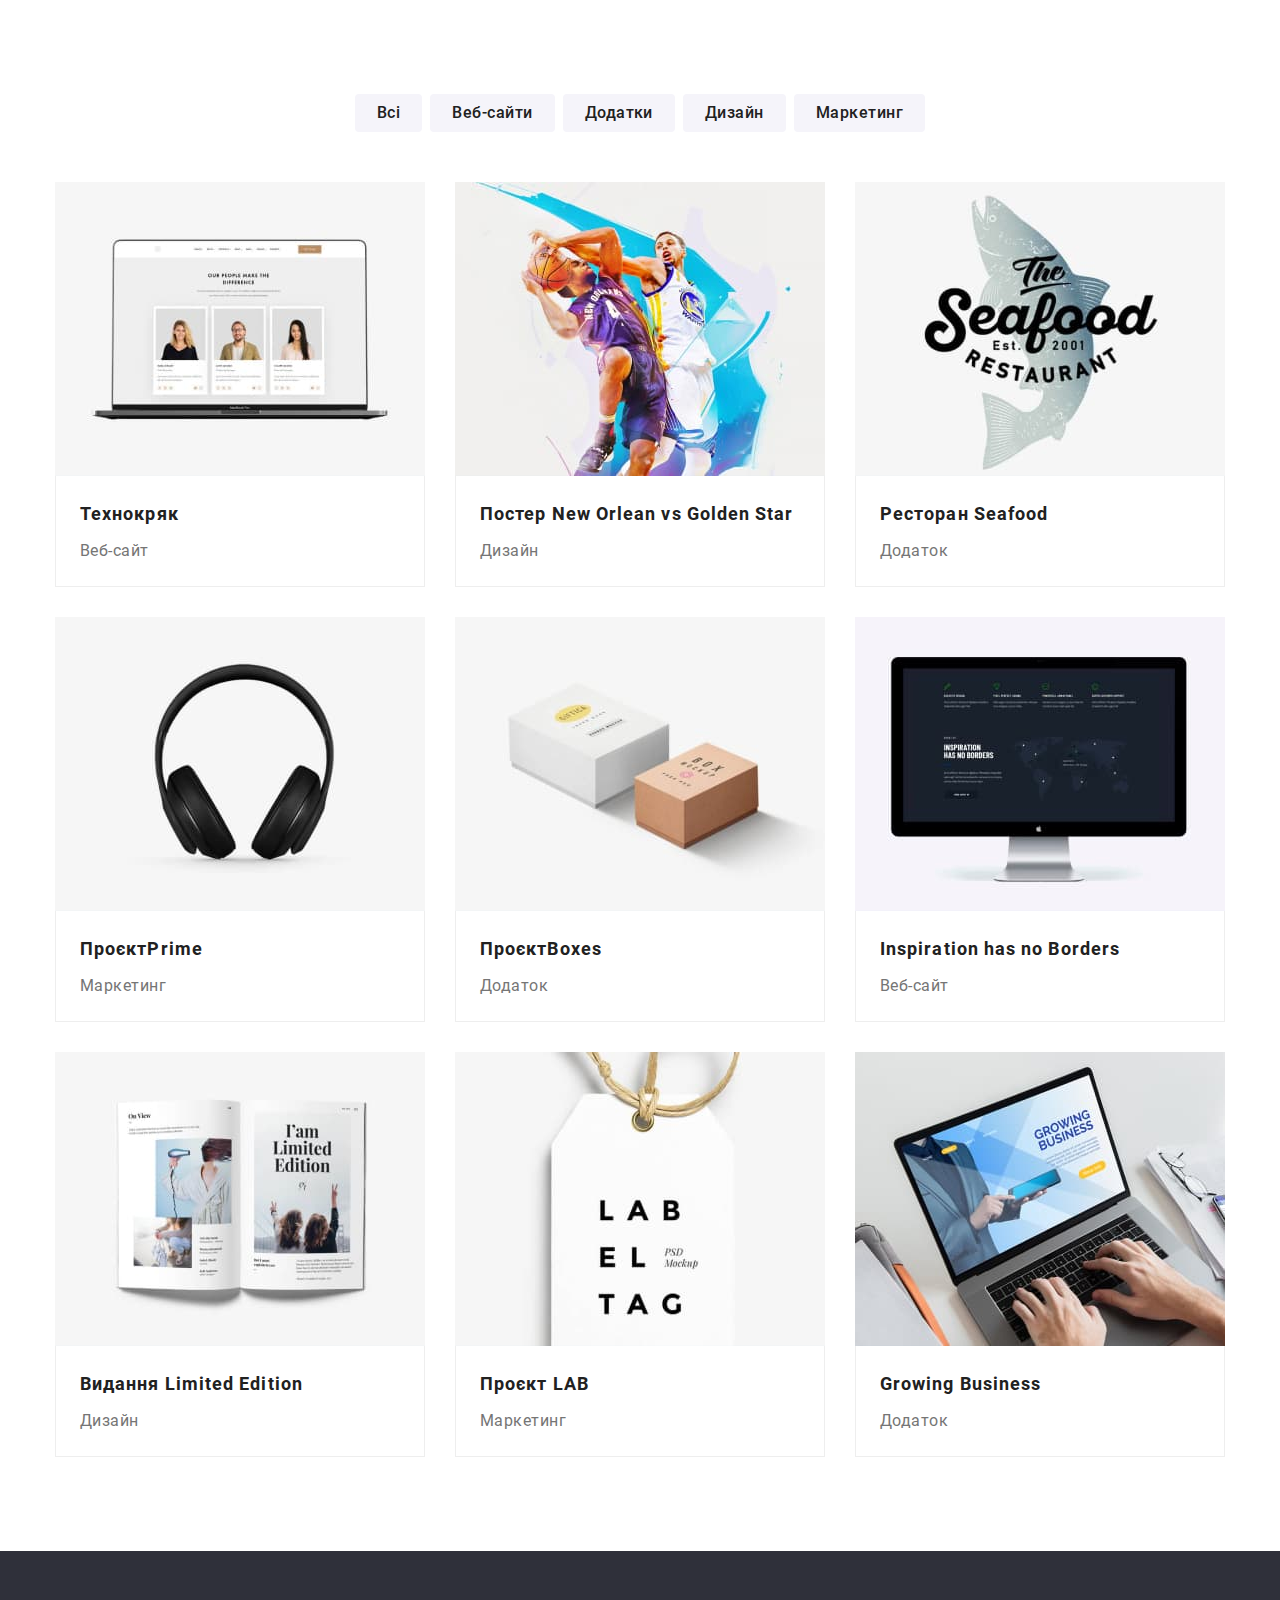
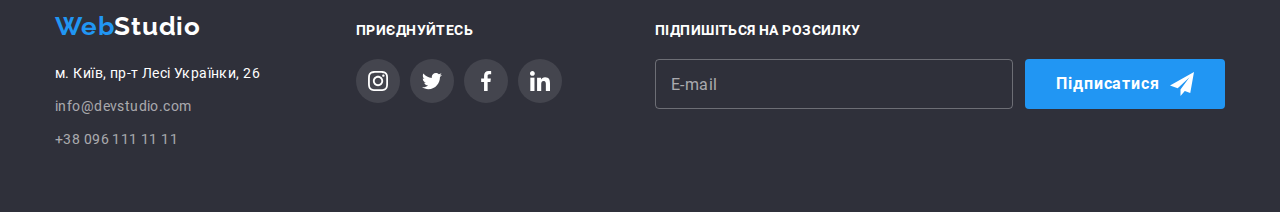
==== commit 95e5c589: "adapts footer" ====
--- a/portfolio.html
+++ b/portfolio.html
@@ -72,7 +72,11 @@
             <li class="examples__item">
               <a href="#" class="examples__link">
                 <div class="examples__wrap">
-                  <img src="./images/tehnokryak.jpg" alt="приклад веб-сайту" />
+                  <img
+                    src="./images/tehnokryak.jpg"
+                    alt="приклад веб-сайту"
+                    class="examples__image"
+                  />
                   <p class="examples__overlay">
                     Ресурс пропонує комплексні пропозиції з різним рівнем функціоналу та сервісів.
                     Все це дозволить відвідувачу отримати вичерпні відомості про компанію чи
@@ -88,7 +92,11 @@
             <li class="examples__item">
               <a href="#" class="examples__link">
                 <div class="examples__wrap">
-                  <img src="./images/poster.jpg" alt="афіша баскетбольного матчу" />
+                  <img
+                    src="./images/poster.jpg"
+                    alt="афіша баскетбольного матчу"
+                    class="examples__image"
+                  />
                   <p class="examples__overlay">
                     Ресурс пропонує комплексні пропозиції з різним рівнем функціоналу та сервісів.
                     Все це дозволить відвідувачу отримати вичерпні відомості про компанію чи
@@ -106,7 +114,11 @@
             <li class="examples__item">
               <a href="#" class="examples__link">
                 <div class="examples__wrap">
-                  <img src="./images/sea.jpg" alt="приклад додатку для ресторану" />
+                  <img
+                    src="./images/sea.jpg"
+                    alt="приклад додатку для ресторану"
+                    class="examples__image"
+                  />
                   <p class="examples__overlay">
                     Ресурс пропонує комплексні пропозиції з різним рівнем функціоналу та сервісів.
                     Все це дозволить відвідувачу отримати вичерпні відомості про компанію чи
@@ -122,7 +134,7 @@
             <li class="examples__item">
               <a href="#" class="examples__link">
                 <div class="examples__wrap">
-                  <img src="./images/prime.jpg" alt="аудіо-навушники" />
+                  <img src="./images/prime.jpg" alt="аудіо-навушники" class="examples__image" />
                   <p class="examples__overlay">
                     Ресурс пропонує комплексні пропозиції з різним рівнем функціоналу та сервісів.
                     Все це дозволить відвідувачу отримати вичерпні відомості про компанію чи
@@ -138,7 +150,7 @@
             <li class="examples__item">
               <a href="#" class="examples__link">
                 <div class="examples__wrap">
-                  <img src="./images/boxes.jpg" alt="приклад додатку" />
+                  <img src="./images/boxes.jpg" alt="приклад додатку" class="examples__image" />
                   <p class="examples__overlay">
                     Ресурс пропонує комплексні пропозиції з різним рівнем функціоналу та сервісів.
                     Все це дозволить відвідувачу отримати вичерпні відомості про компанію чи
@@ -154,7 +166,11 @@
             <li class="examples__item">
               <a href="#" class="examples__link">
                 <div class="examples__wrap">
-                  <img src="./images/inspiration.jpg" alt="приклад веб-сайту" />
+                  <img
+                    src="./images/inspiration.jpg"
+                    alt="приклад веб-сайту"
+                    class="examples__image"
+                  />
                   <p class="examples__overlay">
                     Ресурс пропонує комплексні пропозиції з різним рівнем функціоналу та сервісів.
                     Все це дозволить відвідувачу отримати вичерпні відомості про компанію чи
@@ -170,7 +186,11 @@
             <li class="examples__item">
               <a href="#" class="examples__link">
                 <div class="examples__wrap">
-                  <img src="./images/le.jpg" alt="приклад дизайна журналу" />
+                  <img
+                    src="./images/le.jpg"
+                    alt="приклад дизайна журналу"
+                    class="examples__image"
+                  />
                   <p class="examples__overlay">
                     Ресурс пропонує комплексні пропозиції з різним рівнем функціоналу та сервісів.
                     Все це дозволить відвідувачу отримати вичерпні відомості про компанію чи
@@ -186,7 +206,7 @@
             <li class="examples__item">
               <a href="#" class="examples__link">
                 <div class="examples__wrap">
-                  <img src="./images/lab.jpg" alt="лейба етикетка" />
+                  <img src="./images/lab.jpg" alt="лейба етикетка" class="examples__image" />
                   <p class="examples__overlay">
                     Ресурс пропонує комплексні пропозиції з різним рівнем функціоналу та сервісів.
                     Все це дозволить відвідувачу отримати вичерпні відомості про компанію чи
@@ -202,7 +222,11 @@
             <li class="examples__item">
               <a href="#" class="examples__link">
                 <div class="examples__wrap">
-                  <img src="./images/growing.jpg" alt="приклад додатку для бізнесу" />
+                  <img
+                    src="./images/growing.jpg"
+                    alt="приклад додатку для бізнесу"
+                    class="examples__image"
+                  />
                   <p class="examples__overlay">
                     Ресурс пропонує комплексні пропозиції з різним рівнем функціоналу та сервісів.
                     Все це дозволить відвідувачу отримати вичерпні відомості про компанію чи
@@ -219,8 +243,8 @@
         </div>
       </section>
     </main>
-    <footer class="footer none">
-      <div class="container container--with-flex">
+    <footer class="footer">
+      <div class="container footer__container">
         <div class="left-footer">
           <a href="#" lang="en" class="logo">Web<span class="logo__light">Studio</span></a>
           <address class="address">
--- a/css/main.min.css
+++ b/css/main.min.css
@@ -1 +1 @@
-/*! modern-normalize v1.1.0 | MIT License | https://github.com/sindresorhus/modern-normalize */*,::before,::after{-webkit-box-sizing:border-box;box-sizing:border-box}html{line-height:1.15;-webkit-text-size-adjust:100%;-moz-tab-size:4;-o-tab-size:4;tab-size:4}body{margin:0;font-family:system-ui,-apple-system,"Segoe UI",Roboto,Helvetica,Arial,sans-serif,"Apple Color Emoji","Segoe UI Emoji"}hr{height:0;color:inherit}abbr[title]{-webkit-text-decoration:underline dotted;text-decoration:underline dotted}b,strong{font-weight:bolder}code,kbd,samp,pre{font-family:ui-monospace,SFMono-Regular,Consolas,"Liberation Mono",Menlo,monospace;font-size:1em}small{font-size:80%}sub,sup{font-size:75%;line-height:0;position:relative;vertical-align:baseline}sub{bottom:-0.25em}sup{top:-0.5em}table{text-indent:0;border-color:inherit}button,input,optgroup,select,textarea{font-family:inherit;font-size:100%;line-height:1.15;margin:0}button,select{text-transform:none}button,[type=button],[type=reset],[type=submit]{-webkit-appearance:button}::-moz-focus-inner{border-style:none;padding:0}:-moz-focusring{outline:1px dotted ButtonText}:-moz-ui-invalid{box-shadow:none}legend{padding:0}progress{vertical-align:baseline}::-webkit-inner-spin-button,::-webkit-outer-spin-button{height:auto}[type=search]{-webkit-appearance:textfield;outline-offset:-2px}::-webkit-search-decoration{-webkit-appearance:none}::-webkit-file-upload-button{-webkit-appearance:button;font:inherit}summary{display:list-item}h1,h2,h3,p,ul{margin:0;padding-left:0}ul{list-style:none}body{font-family:"Roboto",sans-serif;color:var(--primary-color)}.section__title{font-size:28px;line-height:1.17;text-align:center;letter-spacing:.03em}@media screen and (min-width: 1200px){.section__title{font-size:36px}}.section__title--with-margin-bottom{margin-bottom:30px}@media screen and (min-width: 1200px){.section__title--with-margin-bottom{margin-bottom:50px}}img{display:block;max-width:100%;width:100%;height:auto}.none{display:none}:root{--accent-color: #2196f3;--hover-color: #188ce8;--normal-color: #ffffff;--primary-color: #212121;--minor-color: #757575;--secondary-color: #f5f4fa;--color-deco: #afb1b8;--transition-timing: 250ms cubic-bezier(0.4, 0, 0.2, 1)}.examples__link,.address__mail-and-tel,.address__map,.customers__link,.social__link,.contacts__link,.pages__link{text-decoration:none;color:currentColor;font-size:14px;-webkit-transition:color var(--transition-timing),background-color var(--transition-timing),border-color var(--transition-timing),fill var(--transition-timing),-webkit-box-shadow var(--transition-timing);transition:color var(--transition-timing),background-color var(--transition-timing),border-color var(--transition-timing),fill var(--transition-timing),-webkit-box-shadow var(--transition-timing);transition:color var(--transition-timing),background-color var(--transition-timing),border-color var(--transition-timing),box-shadow var(--transition-timing),fill var(--transition-timing);transition:color var(--transition-timing),background-color var(--transition-timing),border-color var(--transition-timing),box-shadow var(--transition-timing),fill var(--transition-timing),-webkit-box-shadow var(--transition-timing)}.examples__link:hover,.address__mail-and-tel:hover,.address__map:hover,.customers__link:hover,.social__link:hover,.contacts__link:hover,.pages__link:hover,.examples__link:focus,.address__mail-and-tel:focus,.address__map:focus,.customers__link:focus,.social__link:focus,.contacts__link:focus,.pages__link:focus{color:var(--accent-color);fill:var(--accent-color)}.section__title--hidden,.check__input{position:absolute;white-space:nowrap;width:1px;height:1px;overflow:hidden;border:0;padding:0;clip:rect(0 0 0 0);-webkit-clip-path:inset(50%);clip-path:inset(50%);margin:-1px}@font-face{font-family:"Raleway";font-style:normal;font-weight:400;src:url("../fonts/raleway-v28-latin-regular.eot");src:local(""),url("../fonts/raleway-v28-latin-regular.eot?#iefix") format("embedded-opentype"),url("../fonts/raleway-v28-latin-regular.woff2") format("woff2"),url("../fonts/raleway-v28-latin-regular.woff") format("woff"),url("../fonts/raleway-v28-latin-regular.ttf") format("truetype"),url("../fonts/raleway-v28-latin-regular.svg#Raleway") format("svg")}@font-face{font-family:"Raleway";font-style:normal;font-weight:700;src:url("../fonts/raleway-v28-latin-700.eot");src:local(""),url("../fonts/raleway-v28-latin-700.eot?#iefix") format("embedded-opentype"),url("../fonts/raleway-v28-latin-700.woff2") format("woff2"),url("../fonts/raleway-v28-latin-700.woff") format("woff"),url("../fonts/raleway-v28-latin-700.ttf") format("truetype"),url("../fonts/raleway-v28-latin-700.svg#Raleway") format("svg")}@font-face{font-family:"Roboto";font-style:normal;font-weight:400;src:url("../fonts/roboto-v30-latin_cyrillic-regular.eot");src:local(""),url("../fonts/roboto-v30-latin_cyrillic-regular.eot?#iefix") format("embedded-opentype"),url("../fonts/roboto-v30-latin_cyrillic-regular.woff2") format("woff2"),url("../fonts/roboto-v30-latin_cyrillic-regular.woff") format("woff"),url("../fonts/roboto-v30-latin_cyrillic-regular.ttf") format("truetype"),url("../fonts/roboto-v30-latin_cyrillic-regular.svg#Roboto") format("svg")}@font-face{font-family:"Roboto";font-style:normal;font-weight:500;src:url("../fonts/roboto-v30-latin_cyrillic-500.eot");src:local(""),url("../fonts/roboto-v30-latin_cyrillic-500.eot?#iefix") format("embedded-opentype"),url("../fonts/roboto-v30-latin_cyrillic-500.woff2") format("woff2"),url("../fonts/roboto-v30-latin_cyrillic-500.woff") format("woff"),url("../fonts/roboto-v30-latin_cyrillic-500.ttf") format("truetype"),url("../fonts/roboto-v30-latin_cyrillic-500.svg#Roboto") format("svg")}@font-face{font-family:"Roboto";font-style:normal;font-weight:700;src:url("../fonts/roboto-v30-latin_cyrillic-700.eot");src:local(""),url("../fonts/roboto-v30-latin_cyrillic-700.eot?#iefix") format("embedded-opentype"),url("../fonts/roboto-v30-latin_cyrillic-700.woff2") format("woff2"),url("../fonts/roboto-v30-latin_cyrillic-700.woff") format("woff"),url("../fonts/roboto-v30-latin_cyrillic-700.ttf") format("truetype"),url("../fonts/roboto-v30-latin_cyrillic-700.svg#Roboto") format("svg")}@font-face{font-family:"Roboto";font-style:normal;font-weight:900;src:url("../fonts/roboto-v30-latin_cyrillic-900.eot");src:local(""),url("../fonts/roboto-v30-latin_cyrillic-900.eot?#iefix") format("embedded-opentype"),url("../fonts/roboto-v30-latin_cyrillic-900.woff2") format("woff2"),url("../fonts/roboto-v30-latin_cyrillic-900.woff") format("woff"),url("../fonts/roboto-v30-latin_cyrillic-900.ttf") format("truetype"),url("../fonts/roboto-v30-latin_cyrillic-900.svg#Roboto") format("svg")}.container{width:100%;padding:0px 15px;margin:0 auto}@media screen and (min-width: 480px){.container{width:480px}}@media screen and (min-width: 768px){.container{width:768px}}@media screen and (min-width: 1200px){.container{width:1200px}}.section{padding-top:60px;padding-bottom:60px}@media screen and (min-width: 1200px){.section{padding-top:94px;padding-bottom:94px}}.section--no-padding-top{padding-top:0}.section--another-background{background-color:var(--secondary-color)}@media screen and (max-width: 1199px){.section--only-on-desctop{display:none}}.button{font-weight:700;font-size:16px;font-family:inherit;border:none;cursor:pointer;padding:0;border-radius:4px;-webkit-transition:color var(--transition-timing),background-color var(--transition-timing),border-color var(--transition-timing),-webkit-box-shadow var(--transition-timing);transition:color var(--transition-timing),background-color var(--transition-timing),border-color var(--transition-timing),-webkit-box-shadow var(--transition-timing);transition:color var(--transition-timing),background-color var(--transition-timing),border-color var(--transition-timing),box-shadow var(--transition-timing);transition:color var(--transition-timing),background-color var(--transition-timing),border-color var(--transition-timing),box-shadow var(--transition-timing),-webkit-box-shadow var(--transition-timing)}.button:hover,.button:focus{background-color:var(--hover-color);-webkit-box-shadow:0px 4px 4px rgba(0,0,0,.15);box-shadow:0px 4px 4px rgba(0,0,0,.15)}.logo{font-weight:700;font-size:26px;line-height:1.2;letter-spacing:.03em;font-family:"Raleway";color:var(--accent-color);text-decoration:none}.logo__dark{color:#000}.logo__light{color:var(--normal-color)}.navigation__logo{padding-top:24px;margin-right:93px}.header{border-bottom:1px solid #ececec}.header__container{display:-webkit-box;display:-ms-flexbox;display:flex;-webkit-box-pack:justify;-ms-flex-pack:justify;justify-content:space-between}.navigation{display:-webkit-box;display:-ms-flexbox;display:flex}.pages{display:-webkit-box;display:-ms-flexbox;display:flex}.pages__item:not(:last-child){margin-right:50px}.pages__link{position:relative;font-weight:500;line-height:1.14;letter-spacing:.02em;color:inherit;display:block;padding:32px 2px 32px 2px}.pages__link--current{color:var(--accent-color)}.pages__link--current::after{content:"";display:block;width:100%;height:4px;border-radius:2px;background-color:currentColor;position:absolute;left:0;bottom:-1px}.pages__link:not(.pages__link--current)::after{content:"";display:block;width:100%;height:4px;border-radius:2px;background-color:var(--accent-color);position:absolute;left:0;bottom:-1px;-webkit-transform:scaleX(0);transform:scaleX(0);-webkit-transition:-webkit-transform var(--transition-timing);transition:-webkit-transform var(--transition-timing);transition:transform var(--transition-timing);transition:transform var(--transition-timing), -webkit-transform var(--transition-timing)}.pages__link:hover::after{-webkit-transform:scaleX(1);transform:scaleX(1)}.contacts{display:-webkit-box;display:-ms-flexbox;display:flex}.contacts__item:not(:last-child){margin-right:50px}.contacts__link{font-weight:500;line-height:1.14;letter-spacing:.02em;display:-webkit-box;display:-ms-flexbox;display:flex;-webkit-box-align:center;-ms-flex-align:center;align-items:center;padding:32px 0px;font-style:normal;color:var(--minor-color)}.contacts__icon{margin-right:10px;fill:currentColor;-webkit-transition:fill var(--transition-timing);transition:fill var(--transition-timing)}.hero{width:1600px;margin:auto;background:-webkit-gradient(linear, left top, left bottom, from(rgba(47, 48, 58, 0.4)), to(rgba(47, 48, 58, 0.4))),url(../images/heroback.jpg),#2f303a;background:linear-gradient(rgba(47, 48, 58, 0.4), rgba(47, 48, 58, 0.4)),url(../images/heroback.jpg),#2f303a;background-repeat:no-repeat;background-position:center;text-align:center;padding:200px 0px}.hero__title{max-width:696px;font-weight:900;font-size:44px;line-height:1.36;letter-spacing:.06em;margin:0 auto;margin-bottom:30px;text-transform:uppercase;color:var(--normal-color)}.hero__button{line-height:1.88;letter-spacing:.06em;color:var(--normal-color);background-color:var(--accent-color);padding:10px 32px 10px 32px;min-width:216px}.benefits{display:-webkit-box;display:-ms-flexbox;display:flex;-webkit-box-orient:vertical;-webkit-box-direction:normal;-ms-flex-direction:column;flex-direction:column;gap:30px}@media screen and (min-width: 768px){.benefits{-webkit-box-orient:horizontal;-webkit-box-direction:normal;-ms-flex-direction:row;flex-direction:row;-ms-flex-wrap:wrap;flex-wrap:wrap}}@media screen and (min-width: 1200px){.benefits{-webkit-column-gap:30px;-moz-column-gap:30px;column-gap:30px}}.benefits__item{width:100%}@media screen and (min-width: 768px){.benefits__item{-ms-flex-preferred-size:calc((100% - 30px)/2);flex-basis:calc((100% - 30px)/2)}}@media screen and (min-width: 1200px){.benefits__item{-ms-flex-preferred-size:calc((100% - 90px)/4);flex-basis:calc((100% - 90px)/4)}}.benefits__icon-wrapper{display:-webkit-box;display:-ms-flexbox;display:flex;-webkit-box-pack:center;-ms-flex-pack:center;justify-content:center;-webkit-box-align:center;-ms-flex-align:center;align-items:center;background-color:var(--secondary-color);margin-bottom:30px;width:100%;height:120px;border-radius:4px}.benefits__title{font-size:14px;line-height:1.14;letter-spacing:.03em;margin-bottom:10px;text-transform:uppercase;text-align:center}@media screen and (min-width: 768px){.benefits__title{text-align:left}}.benefits__title__text{font-size:14px;line-height:1.71;letter-spacing:.03em;color:var(--minor-color)}.what-we-do{display:-webkit-box;display:-ms-flexbox;display:flex;-webkit-column-gap:30px;-moz-column-gap:30px;column-gap:30px}.what-we-do__item{-ms-flex-preferred-size:calc((100% - 60px)/3);flex-basis:calc((100% - 60px)/3);position:relative}.what-we-do__wrapper{display:-webkit-box;display:-ms-flexbox;display:flex;-webkit-box-pack:center;-ms-flex-pack:center;justify-content:center;-webkit-box-align:center;-ms-flex-align:center;align-items:center;width:100%;height:70px;background-color:rgba(47,48,58,.8);position:absolute;bottom:0;left:0}.what-we-do__title{font-weight:700;font-size:14px;line-height:1.14;letter-spacing:.03em;text-transform:uppercase;color:var(--normal-color)}.team{text-align:center;display:-webkit-box;display:-ms-flexbox;display:flex;-webkit-box-orient:vertical;-webkit-box-direction:normal;-ms-flex-direction:column;flex-direction:column;gap:30px}@media screen and (min-width: 768px){.team{-webkit-box-orient:horizontal;-webkit-box-direction:normal;-ms-flex-direction:row;flex-direction:row;-ms-flex-wrap:wrap;flex-wrap:wrap}}@media screen and (min-width: 1200px){.team{-webkit-box-orient:horizontal;-webkit-box-direction:normal;-ms-flex-direction:row;flex-direction:row}}.team__item{width:100%;background-color:var(--normal-color);-webkit-box-shadow:0px 1px 3px rgba(0,0,0,.12),0px 1px 1px rgba(0,0,0,.14),0px 2px 1px rgba(0,0,0,.2);box-shadow:0px 1px 3px rgba(0,0,0,.12),0px 1px 1px rgba(0,0,0,.14),0px 2px 1px rgba(0,0,0,.2);border-radius:0px 0px 4px 4px}@media screen and (min-width: 768px){.team__item{-ms-flex-preferred-size:calc((100% - 30px)/2);flex-basis:calc((100% - 30px)/2)}}@media screen and (min-width: 1200px){.team__item{-ms-flex-preferred-size:calc((100% - 90px)/4);flex-basis:calc((100% - 90px)/4)}}.team__wrapper{padding:30px 0px 24px 0px}@media screen and (min-width: 1200px){.team__wrapper{padding:30px 0px}}.team__title{font-weight:500;font-size:16px;line-height:1.19;letter-spacing:.03em;margin-bottom:10px}.team__text{font-size:16px;line-height:1.19;letter-spacing:.03em;margin-bottom:16px;color:var(--minor-color)}.social{display:-webkit-box;display:-ms-flexbox;display:flex;-webkit-box-pack:center;-ms-flex-pack:center;justify-content:center;gap:10px}.social__link{display:-webkit-box;display:-ms-flexbox;display:flex;-webkit-box-pack:center;-ms-flex-pack:center;justify-content:center;-webkit-box-align:center;-ms-flex-align:center;align-items:center;width:44px;height:44px;border-radius:50px;fill:var(--color-deco)}.social__link:hover,.social__link:focus{fill:var(--normal-color);background-color:currentColor}.customers{display:-webkit-box;display:-ms-flexbox;display:flex;-webkit-box-orient:horizontal;-webkit-box-direction:normal;-ms-flex-direction:row;flex-direction:row;-ms-flex-wrap:wrap;flex-wrap:wrap;gap:30px}@media screen and (min-width: 1200px){.customers{-webkit-box-pack:center;-ms-flex-pack:center;justify-content:center}}.customers__item{-ms-flex-preferred-size:calc((100% - 30px)/2);flex-basis:calc((100% - 30px)/2);height:92px}@media screen and (min-width: 768px){.customers__item{-ms-flex-preferred-size:calc((100% - 60px)/3);flex-basis:calc((100% - 60px)/3)}}@media screen and (min-width: 1200px){.customers__item{-ms-flex-preferred-size:calc((100% - 150px)/6);flex-basis:calc((100% - 150px)/6)}}.customers__link{display:-webkit-box;display:-ms-flexbox;display:flex;-webkit-box-pack:center;-ms-flex-pack:center;justify-content:center;-webkit-box-align:center;-ms-flex-align:center;align-items:center;fill:var(--color-deco);width:100%;height:100%;border:1px solid var(--color-deco);border-radius:4px}.customers__link:hover,.customers__link:focus{border-color:var(--accent-color)}.footer{background-color:#2f303a;padding-top:60px;padding-bottom:60px}.container--with-flex{display:-webkit-box;display:-ms-flexbox;display:flex;-webkit-box-align:baseline;-ms-flex-align:baseline;align-items:baseline}.left-footer{margin-right:70px;-webkit-box-flex:1;-ms-flex-positive:1;flex-grow:1}.address{margin-top:20px}.address__item:nth-child(n+2){margin-top:9px}.address__map{font-style:normal;line-height:1.71;letter-spacing:.03em;color:var(--normal-color)}.address__mail-and-tel{font-style:normal;line-height:1.71;letter-spacing:.03em;color:rgba(255,255,255,.6)}.call{margin-right:93px}.call__title{font-weight:700;margin-bottom:20px;font-size:14px;line-height:1.14;letter-spacing:.03em;text-transform:uppercase;color:var(--normal-color)}.social__item .social__link{display:-webkit-box;display:-ms-flexbox;display:flex;-webkit-box-pack:center;-ms-flex-pack:center;justify-content:center;-webkit-box-align:center;-ms-flex-align:center;align-items:center;width:44px;height:44px;border-radius:50px;fill:var(--normal-color);background-color:rgba(255,255,255,.1)}.social__item .social__link:hover,.social__item .social__link:focus{background-color:currentColor}.subscription{display:-webkit-box;display:-ms-flexbox;display:flex;gap:12px}.subscription__input{min-width:358px;height:50px;padding:15px 0px 15px 15px;background-color:rgba(0,0,0,0);border:1px solid rgba(255,255,255,.3);border-radius:4px;outline:none;font-weight:400;font-size:16px;line-height:1.25;letter-spacing:.03em;color:var(--normal-color);-webkit-transition:border-color var(--transition-timing);transition:border-color var(--transition-timing)}.subscription__input:focus{border-color:var(--normal-color);-webkit-box-shadow:0px 4px 4px rgba(0,0,0,.15);box-shadow:0px 4px 4px rgba(0,0,0,.15)}.subscription__input:hover{border-color:var(--accent-color)}.subscription__input::-webkit-input-placeholder{font-weight:400;font-size:16px;line-height:1.25;letter-spacing:.03em;color:rgba(255,255,255,.6)}.subscription__input::-moz-placeholder{font-weight:400;font-size:16px;line-height:1.25;letter-spacing:.03em;color:rgba(255,255,255,.6)}.subscription__input:-ms-input-placeholder{font-weight:400;font-size:16px;line-height:1.25;letter-spacing:.03em;color:rgba(255,255,255,.6)}.subscription__input::-ms-input-placeholder{font-weight:400;font-size:16px;line-height:1.25;letter-spacing:.03em;color:rgba(255,255,255,.6)}.subscription__input::placeholder{font-weight:400;font-size:16px;line-height:1.25;letter-spacing:.03em;color:rgba(255,255,255,.6)}.subscription__button{line-height:1.88;letter-spacing:.06em;color:var(--normal-color);background-color:var(--accent-color);min-width:200px;padding:10px 0px;display:-webkit-box;display:-ms-flexbox;display:flex;-webkit-box-pack:center;-ms-flex-pack:center;justify-content:center;-webkit-box-align:center;-ms-flex-align:center;align-items:center;gap:10px}.filters{display:-webkit-box;display:-ms-flexbox;display:flex;-ms-flex-wrap:wrap;flex-wrap:wrap;row-gap:15px;-webkit-column-gap:8px;-moz-column-gap:8px;column-gap:8px}@media screen and (max-width: 767px){.filters{max-width:326px}}@media screen and (min-width: 768px){.filters{-webkit-box-pack:center;-ms-flex-pack:center;justify-content:center}}.filters__button{font-weight:500;line-height:1.63;letter-spacing:.03em;color:inherit;background-color:var(--secondary-color);border-radius:4px;padding:6px 22px 6px 22px}.filters__button:hover,.filters__button:focus{color:var(--normal-color);background-color:var(--accent-color);-webkit-box-shadow:0px 3px 1px rgba(0,0,0,.1),0px 1px 2px rgba(0,0,0,.08),0px 2px 2px rgba(0,0,0,.12);box-shadow:0px 3px 1px rgba(0,0,0,.1),0px 1px 2px rgba(0,0,0,.08),0px 2px 2px rgba(0,0,0,.12)}.examples{display:-webkit-box;display:-ms-flexbox;display:flex;-webkit-box-orient:vertical;-webkit-box-direction:normal;-ms-flex-direction:column;flex-direction:column;gap:30px;margin-top:40px}@media screen and (min-width: 768px){.examples{-webkit-box-orient:horizontal;-webkit-box-direction:normal;-ms-flex-direction:row;flex-direction:row;-ms-flex-wrap:wrap;flex-wrap:wrap;margin-top:30px}}@media screen and (min-width: 1200px){.examples{margin-top:50px;-ms-flex-wrap:wrap;flex-wrap:wrap}}.examples__item{width:100%;background-color:var(--normal-color)}@media screen and (min-width: 768px){.examples__item{-ms-flex-preferred-size:calc((100% - 30px)/2);flex-basis:calc((100% - 30px)/2)}}@media screen and (min-width: 1200px){.examples__item{-ms-flex-preferred-size:calc((100% - 60px)/3);flex-basis:calc((100% - 60px)/3)}}.examples__link{display:-webkit-box;display:-ms-flexbox;display:flex;-webkit-box-orient:vertical;-webkit-box-direction:normal;-ms-flex-direction:column;flex-direction:column;height:100%}.examples__link:hover,.examples__link:focus{color:inherit;-webkit-box-shadow:0px 1px 1px rgba(0,0,0,.12),0px 4px 4px rgba(0,0,0,.06),1px 4px 6px rgba(0,0,0,.16);box-shadow:0px 1px 1px rgba(0,0,0,.12),0px 4px 4px rgba(0,0,0,.06),1px 4px 6px rgba(0,0,0,.16)}.examples__title{font-size:18px;line-height:2;letter-spacing:.06em;margin-bottom:4px}.examples__text{font-size:16px;line-height:1.88;letter-spacing:.03em;color:var(--minor-color)}.examples__box{padding:20px 24px;border:1px solid #eee;border-top:none;-webkit-box-flex:1;-ms-flex-positive:1;flex-grow:1}.examples__wrap{position:relative;overflow:hidden}.examples__overlay{font-size:18px;line-height:1.6;letter-spacing:.03em;height:100%;padding:77px 24px;color:var(--normal-color);background-color:rgba(33,150,243,.9);position:absolute;top:0;left:0;-webkit-transform:translateY(100%);transform:translateY(100%);-webkit-transition:-webkit-transform var(--transition-timing);transition:-webkit-transform var(--transition-timing);transition:transform var(--transition-timing);transition:transform var(--transition-timing), -webkit-transform var(--transition-timing)}@media screen and (min-width: 768px){.examples__overlay{padding:49px 24px 77px 24px}}@media screen and (min-width: 1200px){.examples__overlay{padding:63px 24px}}.examples__link:hover .examples__overlay,.examples__link:focus .examples__overlay{-webkit-transform:translateY(0%);transform:translateY(0%)}.backdrop{position:fixed;top:0;left:0;width:100%;height:100%;background-color:rgba(0,0,0,.2);-webkit-transition:opacity var(--transition-timing),visibility var(--transition-timing);transition:opacity var(--transition-timing),visibility var(--transition-timing)}.backdrop--is-hidden{opacity:0;visibility:hidden;pointer-events:none}.modal{width:528px;min-height:581px;padding:40px;background-color:var(--normal-color);-webkit-box-shadow:0px 1px 3px rgba(0,0,0,.12),0px 1px 1px rgba(0,0,0,.14),0px 2px 1px rgba(0,0,0,.2);box-shadow:0px 1px 3px rgba(0,0,0,.12),0px 1px 1px rgba(0,0,0,.14),0px 2px 1px rgba(0,0,0,.2);border-radius:4px;position:absolute;top:50%;left:50%;-webkit-transform:translate(-50%, -50%);transform:translate(-50%, -50%)}.modal__button{display:-webkit-box;display:-ms-flexbox;display:flex;-webkit-box-pack:center;-ms-flex-pack:center;justify-content:center;-webkit-box-align:center;-ms-flex-align:center;align-items:center;width:30px;height:30px;background-color:var(--normal-color);border-radius:50%;border:1px solid rgba(0,0,0,.1);position:absolute;right:8px;top:8px;-webkit-transition:var(--transition-timing);transition:var(--transition-timing)}.modal__button:focus,.modal__button:hover{fill:var(--accent-color)}.no-scroll{overflow:hidden}.form{width:448px}.form__title{font-weight:700;font-size:20px;line-height:1.15;letter-spacing:.03em;margin-bottom:12px;text-align:center}.form__field:not(:nth-child(5)){margin-bottom:10px}.form__field:nth-child(5){margin-bottom:20px}.form__label{font-size:12px;line-height:1.17;letter-spacing:.01em;display:block;margin-bottom:4px;color:var(--minor-color)}.form__input{font-size:12px;line-height:1.17;letter-spacing:.01em;cursor:pointer;outline:none;width:100%;height:40px;padding:10px 0px 10px 42px;border-radius:4px;border:1px solid rgba(33,33,33,.2);-webkit-transition:border-color var(--transition-timing);transition:border-color var(--transition-timing)}.form__input:focus{border-color:var(--accent-color)}.form__input__icon{position:absolute;top:50%;left:12px;-webkit-transform:translateY(-50%);transform:translateY(-50%);-webkit-transition:fill var(--transition-timing);transition:fill var(--transition-timing)}.form__input:focus+.form__input__icon{fill:var(--accent-color)}.form__text{display:block;width:100%;height:120px;padding:12px 16px;resize:none;cursor:pointer;border-radius:4px;border:1px solid rgba(33,33,33,.2);outline:none;-webkit-transition:border-color var(--transition-timing);transition:border-color var(--transition-timing)}.form__text:focus{border-color:var(--accent-color)}.form__text::-webkit-input-placeholder{font-weight:400;font-size:12px;line-height:1.17;letter-spacing:.01em;color:rgba(117,117,117,.5)}.form__text::-moz-placeholder{font-weight:400;font-size:12px;line-height:1.17;letter-spacing:.01em;color:rgba(117,117,117,.5)}.form__text:-ms-input-placeholder{font-weight:400;font-size:12px;line-height:1.17;letter-spacing:.01em;color:rgba(117,117,117,.5)}.form__text::-ms-input-placeholder{font-weight:400;font-size:12px;line-height:1.17;letter-spacing:.01em;color:rgba(117,117,117,.5)}.form__text::placeholder{font-weight:400;font-size:12px;line-height:1.17;letter-spacing:.01em;color:rgba(117,117,117,.5)}.form__button{line-height:1.88;letter-spacing:.06em;color:var(--normal-color);background-color:var(--accent-color);padding:10px 52px;min-width:200px;display:block;margin:0 auto}.input-wrapper{position:relative}.check{font-size:14px;line-height:1.71;letter-spacing:.03em;display:-webkit-box;display:-ms-flexbox;display:flex;-webkit-box-pack:center;-ms-flex-pack:center;justify-content:center;-webkit-box-align:center;-ms-flex-align:center;align-items:center;position:relative;margin-bottom:30px;color:var(--minor-color)}.check__span{position:relative;width:16px;height:15px;border:2px solid var(--primary-color);border-radius:2px;cursor:pointer;margin-right:7px;-webkit-transition:background-color var(--transition-timing),-webkit-box-shadow var(--transition-timing);transition:background-color var(--transition-timing),-webkit-box-shadow var(--transition-timing);transition:background-color var(--transition-timing),box-shadow var(--transition-timing);transition:background-color var(--transition-timing),box-shadow var(--transition-timing),-webkit-box-shadow var(--transition-timing)}.check__input:checked+.check__span{border:none;background-color:var(--accent-color);-webkit-box-shadow:0px 4px 4px rgba(0,0,0,.25);box-shadow:0px 4px 4px rgba(0,0,0,.25)}.check__icon{fill:rgba(0,0,0,0);position:absolute;top:50%;left:50%;-webkit-transform:translate(-50%, -50%);transform:translate(-50%, -50%);-webkit-transition:fill var(--transition-timing);transition:fill var(--transition-timing)}.check__input:checked+.check__span .check__icon{fill:var(--normal-color)}.check__link{color:var(--accent-color);text-decoration:underline;-webkit-transition:color var(--transition-timing);transition:color var(--transition-timing)}.check__link:hover,.check__link:focus{color:var(--hover-color)}/*# sourceMappingURL=main.min.css.map */+/*! modern-normalize v1.1.0 | MIT License | https://github.com/sindresorhus/modern-normalize */*,::before,::after{-webkit-box-sizing:border-box;box-sizing:border-box}html{line-height:1.15;-webkit-text-size-adjust:100%;-moz-tab-size:4;-o-tab-size:4;tab-size:4}body{margin:0;font-family:system-ui,-apple-system,"Segoe UI",Roboto,Helvetica,Arial,sans-serif,"Apple Color Emoji","Segoe UI Emoji"}hr{height:0;color:inherit}abbr[title]{-webkit-text-decoration:underline dotted;text-decoration:underline dotted}b,strong{font-weight:bolder}code,kbd,samp,pre{font-family:ui-monospace,SFMono-Regular,Consolas,"Liberation Mono",Menlo,monospace;font-size:1em}small{font-size:80%}sub,sup{font-size:75%;line-height:0;position:relative;vertical-align:baseline}sub{bottom:-0.25em}sup{top:-0.5em}table{text-indent:0;border-color:inherit}button,input,optgroup,select,textarea{font-family:inherit;font-size:100%;line-height:1.15;margin:0}button,select{text-transform:none}button,[type=button],[type=reset],[type=submit]{-webkit-appearance:button}::-moz-focus-inner{border-style:none;padding:0}:-moz-focusring{outline:1px dotted ButtonText}:-moz-ui-invalid{box-shadow:none}legend{padding:0}progress{vertical-align:baseline}::-webkit-inner-spin-button,::-webkit-outer-spin-button{height:auto}[type=search]{-webkit-appearance:textfield;outline-offset:-2px}::-webkit-search-decoration{-webkit-appearance:none}::-webkit-file-upload-button{-webkit-appearance:button;font:inherit}summary{display:list-item}h1,h2,h3,p,ul{margin:0;padding-left:0}ul{list-style:none}body{font-family:"Roboto",sans-serif;color:var(--primary-color)}.section__title{font-size:28px;line-height:1.17;text-align:center;letter-spacing:.03em}@media screen and (min-width: 1200px){.section__title{font-size:36px}}.section__title--with-margin-bottom{margin-bottom:30px}@media screen and (min-width: 1200px){.section__title--with-margin-bottom{margin-bottom:50px}}img{display:block;max-width:100%;width:100%;height:auto}.none{display:none}:root{--accent-color: #2196f3;--hover-color: #188ce8;--normal-color: #ffffff;--primary-color: #212121;--minor-color: #757575;--secondary-color: #f5f4fa;--color-deco: #afb1b8;--transition-timing: 250ms cubic-bezier(0.4, 0, 0.2, 1)}.examples__link,.address__mail-and-tel,.address__map,.customers__link,.social__link,.contacts__link,.pages__link{text-decoration:none;color:currentColor;font-size:14px;-webkit-transition:color var(--transition-timing),background-color var(--transition-timing),border-color var(--transition-timing),fill var(--transition-timing),-webkit-box-shadow var(--transition-timing);transition:color var(--transition-timing),background-color var(--transition-timing),border-color var(--transition-timing),fill var(--transition-timing),-webkit-box-shadow var(--transition-timing);transition:color var(--transition-timing),background-color var(--transition-timing),border-color var(--transition-timing),box-shadow var(--transition-timing),fill var(--transition-timing);transition:color var(--transition-timing),background-color var(--transition-timing),border-color var(--transition-timing),box-shadow var(--transition-timing),fill var(--transition-timing),-webkit-box-shadow var(--transition-timing)}.examples__link:hover,.address__mail-and-tel:hover,.address__map:hover,.customers__link:hover,.social__link:hover,.contacts__link:hover,.pages__link:hover,.examples__link:focus,.address__mail-and-tel:focus,.address__map:focus,.customers__link:focus,.social__link:focus,.contacts__link:focus,.pages__link:focus{color:var(--accent-color);fill:var(--accent-color)}.section__title--hidden,.check__input{position:absolute;white-space:nowrap;width:1px;height:1px;overflow:hidden;border:0;padding:0;clip:rect(0 0 0 0);-webkit-clip-path:inset(50%);clip-path:inset(50%);margin:-1px}@font-face{font-family:"Raleway";font-style:normal;font-weight:400;src:url("../fonts/raleway-v28-latin-regular.eot");src:local(""),url("../fonts/raleway-v28-latin-regular.eot?#iefix") format("embedded-opentype"),url("../fonts/raleway-v28-latin-regular.woff2") format("woff2"),url("../fonts/raleway-v28-latin-regular.woff") format("woff"),url("../fonts/raleway-v28-latin-regular.ttf") format("truetype"),url("../fonts/raleway-v28-latin-regular.svg#Raleway") format("svg")}@font-face{font-family:"Raleway";font-style:normal;font-weight:700;src:url("../fonts/raleway-v28-latin-700.eot");src:local(""),url("../fonts/raleway-v28-latin-700.eot?#iefix") format("embedded-opentype"),url("../fonts/raleway-v28-latin-700.woff2") format("woff2"),url("../fonts/raleway-v28-latin-700.woff") format("woff"),url("../fonts/raleway-v28-latin-700.ttf") format("truetype"),url("../fonts/raleway-v28-latin-700.svg#Raleway") format("svg")}@font-face{font-family:"Roboto";font-style:normal;font-weight:400;src:url("../fonts/roboto-v30-latin_cyrillic-regular.eot");src:local(""),url("../fonts/roboto-v30-latin_cyrillic-regular.eot?#iefix") format("embedded-opentype"),url("../fonts/roboto-v30-latin_cyrillic-regular.woff2") format("woff2"),url("../fonts/roboto-v30-latin_cyrillic-regular.woff") format("woff"),url("../fonts/roboto-v30-latin_cyrillic-regular.ttf") format("truetype"),url("../fonts/roboto-v30-latin_cyrillic-regular.svg#Roboto") format("svg")}@font-face{font-family:"Roboto";font-style:normal;font-weight:500;src:url("../fonts/roboto-v30-latin_cyrillic-500.eot");src:local(""),url("../fonts/roboto-v30-latin_cyrillic-500.eot?#iefix") format("embedded-opentype"),url("../fonts/roboto-v30-latin_cyrillic-500.woff2") format("woff2"),url("../fonts/roboto-v30-latin_cyrillic-500.woff") format("woff"),url("../fonts/roboto-v30-latin_cyrillic-500.ttf") format("truetype"),url("../fonts/roboto-v30-latin_cyrillic-500.svg#Roboto") format("svg")}@font-face{font-family:"Roboto";font-style:normal;font-weight:700;src:url("../fonts/roboto-v30-latin_cyrillic-700.eot");src:local(""),url("../fonts/roboto-v30-latin_cyrillic-700.eot?#iefix") format("embedded-opentype"),url("../fonts/roboto-v30-latin_cyrillic-700.woff2") format("woff2"),url("../fonts/roboto-v30-latin_cyrillic-700.woff") format("woff"),url("../fonts/roboto-v30-latin_cyrillic-700.ttf") format("truetype"),url("../fonts/roboto-v30-latin_cyrillic-700.svg#Roboto") format("svg")}@font-face{font-family:"Roboto";font-style:normal;font-weight:900;src:url("../fonts/roboto-v30-latin_cyrillic-900.eot");src:local(""),url("../fonts/roboto-v30-latin_cyrillic-900.eot?#iefix") format("embedded-opentype"),url("../fonts/roboto-v30-latin_cyrillic-900.woff2") format("woff2"),url("../fonts/roboto-v30-latin_cyrillic-900.woff") format("woff"),url("../fonts/roboto-v30-latin_cyrillic-900.ttf") format("truetype"),url("../fonts/roboto-v30-latin_cyrillic-900.svg#Roboto") format("svg")}.container{width:100%;padding:0px 15px;margin:0 auto}@media screen and (min-width: 480px){.container{width:480px}}@media screen and (min-width: 768px){.container{width:768px}}@media screen and (min-width: 1200px){.container{width:1200px}}.section{padding-top:60px;padding-bottom:60px}@media screen and (min-width: 1200px){.section{padding-top:94px;padding-bottom:94px}}.section--no-padding-top{padding-top:0}.section--another-background{background-color:var(--secondary-color)}@media screen and (max-width: 1199px){.section--only-on-desctop{display:none}}.button{font-weight:700;font-size:16px;font-family:inherit;border:none;cursor:pointer;padding:0;border-radius:4px;-webkit-transition:color var(--transition-timing),background-color var(--transition-timing),border-color var(--transition-timing),-webkit-box-shadow var(--transition-timing);transition:color var(--transition-timing),background-color var(--transition-timing),border-color var(--transition-timing),-webkit-box-shadow var(--transition-timing);transition:color var(--transition-timing),background-color var(--transition-timing),border-color var(--transition-timing),box-shadow var(--transition-timing);transition:color var(--transition-timing),background-color var(--transition-timing),border-color var(--transition-timing),box-shadow var(--transition-timing),-webkit-box-shadow var(--transition-timing)}.button:hover,.button:focus{background-color:var(--hover-color);-webkit-box-shadow:0px 4px 4px rgba(0,0,0,.15);box-shadow:0px 4px 4px rgba(0,0,0,.15)}.logo{font-weight:700;font-size:24px;line-height:1.2;letter-spacing:.03em;font-family:"Raleway";color:var(--accent-color);text-decoration:none}@media screen and (min-width: 1200px){.logo{font-size:26px}}.logo__dark{color:#000}.logo__light{color:var(--normal-color)}.navigation__logo{padding-top:24px;margin-right:93px}.header{border-bottom:1px solid #ececec}.header__container{display:-webkit-box;display:-ms-flexbox;display:flex;-webkit-box-pack:justify;-ms-flex-pack:justify;justify-content:space-between}.navigation{display:-webkit-box;display:-ms-flexbox;display:flex}.pages{display:-webkit-box;display:-ms-flexbox;display:flex}.pages__item:not(:last-child){margin-right:50px}.pages__link{position:relative;font-weight:500;line-height:1.14;letter-spacing:.02em;color:inherit;display:block;padding:32px 2px 32px 2px}.pages__link--current{color:var(--accent-color)}.pages__link--current::after{content:"";display:block;width:100%;height:4px;border-radius:2px;background-color:currentColor;position:absolute;left:0;bottom:-1px}.pages__link:not(.pages__link--current)::after{content:"";display:block;width:100%;height:4px;border-radius:2px;background-color:var(--accent-color);position:absolute;left:0;bottom:-1px;-webkit-transform:scaleX(0);transform:scaleX(0);-webkit-transition:-webkit-transform var(--transition-timing);transition:-webkit-transform var(--transition-timing);transition:transform var(--transition-timing);transition:transform var(--transition-timing), -webkit-transform var(--transition-timing)}.pages__link:hover::after{-webkit-transform:scaleX(1);transform:scaleX(1)}.contacts{display:-webkit-box;display:-ms-flexbox;display:flex}.contacts__item:not(:last-child){margin-right:50px}.contacts__link{font-weight:500;line-height:1.14;letter-spacing:.02em;display:-webkit-box;display:-ms-flexbox;display:flex;-webkit-box-align:center;-ms-flex-align:center;align-items:center;padding:32px 0px;font-style:normal;color:var(--minor-color)}.contacts__icon{margin-right:10px;fill:currentColor;-webkit-transition:fill var(--transition-timing);transition:fill var(--transition-timing)}.hero{width:1600px;margin:auto;background:-webkit-gradient(linear, left top, left bottom, from(rgba(47, 48, 58, 0.4)), to(rgba(47, 48, 58, 0.4))),url(../images/heroback.jpg),#2f303a;background:linear-gradient(rgba(47, 48, 58, 0.4), rgba(47, 48, 58, 0.4)),url(../images/heroback.jpg),#2f303a;background-repeat:no-repeat;background-position:center;text-align:center;padding:200px 0px}.hero__title{max-width:696px;font-weight:900;font-size:44px;line-height:1.36;letter-spacing:.06em;margin:0 auto;margin-bottom:30px;text-transform:uppercase;color:var(--normal-color)}.hero__button{line-height:1.88;letter-spacing:.06em;color:var(--normal-color);background-color:var(--accent-color);padding:10px 32px 10px 32px;min-width:216px}.benefits{display:-webkit-box;display:-ms-flexbox;display:flex;-webkit-box-orient:vertical;-webkit-box-direction:normal;-ms-flex-direction:column;flex-direction:column;gap:30px}@media screen and (min-width: 768px){.benefits{-webkit-box-orient:horizontal;-webkit-box-direction:normal;-ms-flex-direction:row;flex-direction:row;-ms-flex-wrap:wrap;flex-wrap:wrap}}@media screen and (min-width: 1200px){.benefits{-webkit-column-gap:30px;-moz-column-gap:30px;column-gap:30px}}.benefits__item{width:100%}@media screen and (min-width: 768px){.benefits__item{-ms-flex-preferred-size:calc((100% - 30px)/2);flex-basis:calc((100% - 30px)/2)}}@media screen and (min-width: 1200px){.benefits__item{-ms-flex-preferred-size:calc((100% - 90px)/4);flex-basis:calc((100% - 90px)/4)}}.benefits__icon-wrapper{display:-webkit-box;display:-ms-flexbox;display:flex;-webkit-box-pack:center;-ms-flex-pack:center;justify-content:center;-webkit-box-align:center;-ms-flex-align:center;align-items:center;background-color:var(--secondary-color);margin-bottom:30px;width:100%;height:120px;border-radius:4px}.benefits__title{font-size:14px;line-height:1.14;letter-spacing:.03em;margin-bottom:10px;text-transform:uppercase;text-align:center}@media screen and (min-width: 768px){.benefits__title{text-align:left}}.benefits__title__text{font-size:14px;line-height:1.71;letter-spacing:.03em;color:var(--minor-color)}.what-we-do{display:-webkit-box;display:-ms-flexbox;display:flex;-webkit-column-gap:30px;-moz-column-gap:30px;column-gap:30px}.what-we-do__item{-ms-flex-preferred-size:calc((100% - 60px)/3);flex-basis:calc((100% - 60px)/3);position:relative}.what-we-do__wrapper{display:-webkit-box;display:-ms-flexbox;display:flex;-webkit-box-pack:center;-ms-flex-pack:center;justify-content:center;-webkit-box-align:center;-ms-flex-align:center;align-items:center;width:100%;height:70px;background-color:rgba(47,48,58,.8);position:absolute;bottom:0;left:0}.what-we-do__title{font-weight:700;font-size:14px;line-height:1.14;letter-spacing:.03em;text-transform:uppercase;color:var(--normal-color)}.team{text-align:center;display:-webkit-box;display:-ms-flexbox;display:flex;-webkit-box-orient:vertical;-webkit-box-direction:normal;-ms-flex-direction:column;flex-direction:column;gap:30px}@media screen and (min-width: 768px){.team{-webkit-box-orient:horizontal;-webkit-box-direction:normal;-ms-flex-direction:row;flex-direction:row;-ms-flex-wrap:wrap;flex-wrap:wrap}}@media screen and (min-width: 1200px){.team{-webkit-box-orient:horizontal;-webkit-box-direction:normal;-ms-flex-direction:row;flex-direction:row}}.team__item{width:100%;background-color:var(--normal-color);-webkit-box-shadow:0px 1px 3px rgba(0,0,0,.12),0px 1px 1px rgba(0,0,0,.14),0px 2px 1px rgba(0,0,0,.2);box-shadow:0px 1px 3px rgba(0,0,0,.12),0px 1px 1px rgba(0,0,0,.14),0px 2px 1px rgba(0,0,0,.2);border-radius:0px 0px 4px 4px}@media screen and (min-width: 768px){.team__item{-ms-flex-preferred-size:calc((100% - 30px)/2);flex-basis:calc((100% - 30px)/2)}}@media screen and (min-width: 1200px){.team__item{-ms-flex-preferred-size:calc((100% - 90px)/4);flex-basis:calc((100% - 90px)/4)}}.team__wrapper{padding:30px 0px 24px 0px}@media screen and (min-width: 1200px){.team__wrapper{padding:30px 0px}}.team__title{font-weight:500;font-size:16px;line-height:1.19;letter-spacing:.03em;margin-bottom:10px}.team__text{font-size:16px;line-height:1.19;letter-spacing:.03em;margin-bottom:16px;color:var(--minor-color)}.social{display:-webkit-box;display:-ms-flexbox;display:flex;-webkit-box-pack:center;-ms-flex-pack:center;justify-content:center;gap:10px}.social__link{display:-webkit-box;display:-ms-flexbox;display:flex;-webkit-box-pack:center;-ms-flex-pack:center;justify-content:center;-webkit-box-align:center;-ms-flex-align:center;align-items:center;width:44px;height:44px;border-radius:50px;fill:var(--color-deco)}.social__link:hover,.social__link:focus{fill:var(--normal-color);background-color:currentColor}.customers{display:-webkit-box;display:-ms-flexbox;display:flex;-webkit-box-orient:horizontal;-webkit-box-direction:normal;-ms-flex-direction:row;flex-direction:row;-ms-flex-wrap:wrap;flex-wrap:wrap;gap:30px}@media screen and (min-width: 1200px){.customers{-webkit-box-pack:center;-ms-flex-pack:center;justify-content:center}}.customers__item{-ms-flex-preferred-size:calc((100% - 30px)/2);flex-basis:calc((100% - 30px)/2);height:92px}@media screen and (min-width: 768px){.customers__item{-ms-flex-preferred-size:calc((100% - 60px)/3);flex-basis:calc((100% - 60px)/3)}}@media screen and (min-width: 1200px){.customers__item{-ms-flex-preferred-size:calc((100% - 150px)/6);flex-basis:calc((100% - 150px)/6)}}.customers__link{display:-webkit-box;display:-ms-flexbox;display:flex;-webkit-box-pack:center;-ms-flex-pack:center;justify-content:center;-webkit-box-align:center;-ms-flex-align:center;align-items:center;fill:var(--color-deco);width:100%;height:100%;border:1px solid var(--color-deco);border-radius:4px}.customers__link:hover,.customers__link:focus{border-color:var(--accent-color)}.footer{background-color:#2f303a;padding-top:60px;padding-bottom:60px}.footer__container{display:-webkit-box;display:-ms-flexbox;display:flex;-webkit-box-orient:vertical;-webkit-box-direction:normal;-ms-flex-direction:column;flex-direction:column;text-align:center;gap:60px}@media screen and (min-width: 768px){.footer__container{-webkit-box-orient:horizontal;-webkit-box-direction:normal;-ms-flex-direction:row;flex-direction:row;-ms-flex-wrap:wrap;flex-wrap:wrap;-webkit-box-pack:center;-ms-flex-pack:center;justify-content:center;-webkit-box-align:baseline;-ms-flex-align:baseline;align-items:baseline;-webkit-column-gap:165px;-moz-column-gap:165px;column-gap:165px}}@media screen and (min-width: 1200px){.footer__container{-ms-flex-wrap:nowrap;flex-wrap:nowrap;text-align:left;gap:0}}@media screen and (min-width: 1200px){.left-footer{margin-right:70px;-webkit-box-flex:1;-ms-flex-positive:1;flex-grow:1}}.address{margin-top:20px}.address__item:nth-child(n+2){margin-top:8px}@media screen and (min-width: 1200px){.address__item:nth-child(n+2){margin-top:9px}}.address__map{line-height:1.71;letter-spacing:.03em;font-style:normal;color:var(--normal-color)}.address__mail-and-tel{line-height:1.71;letter-spacing:.03em;font-style:normal;color:rgba(255,255,255,.6)}@media screen and (min-width: 1200px){.call{margin-right:93px}}.call__title{font-weight:700;font-size:14px;line-height:1.14;letter-spacing:.03em;text-transform:uppercase;color:var(--normal-color);margin-bottom:20px}.social__item .social__link{display:-webkit-box;display:-ms-flexbox;display:flex;-webkit-box-pack:center;-ms-flex-pack:center;justify-content:center;-webkit-box-align:center;-ms-flex-align:center;align-items:center;width:44px;height:44px;border-radius:50px;fill:var(--normal-color);background-color:rgba(255,255,255,.1)}.social__item .social__link:hover,.social__item .social__link:focus{background-color:currentColor}@media screen and (min-width: 1200px){.subscription{display:-webkit-box;display:-ms-flexbox;display:flex;gap:12px}}.subscription__input{min-width:290px;font-weight:400;font-size:16px;line-height:1.25;letter-spacing:.03em;height:50px;padding:15px 0px 15px 15px;background-color:rgba(0,0,0,0);border:1px solid rgba(255,255,255,.3);border-radius:4px;outline:none;color:var(--normal-color);-webkit-transition:border-color var(--transition-timing);transition:border-color var(--transition-timing)}@media screen and (min-width: 480px){.subscription__input{min-width:450px}}@media screen and (min-width: 1200px){.subscription__input{min-width:358px}}.subscription__input:focus{border-color:var(--normal-color);-webkit-box-shadow:0px 4px 4px rgba(0,0,0,.15);box-shadow:0px 4px 4px rgba(0,0,0,.15)}.subscription__input:hover{border-color:var(--accent-color)}.subscription__input::-webkit-input-placeholder{font-weight:400;font-size:16px;line-height:1.25;letter-spacing:.03em;color:rgba(255,255,255,.6)}.subscription__input::-moz-placeholder{font-weight:400;font-size:16px;line-height:1.25;letter-spacing:.03em;color:rgba(255,255,255,.6)}.subscription__input:-ms-input-placeholder{font-weight:400;font-size:16px;line-height:1.25;letter-spacing:.03em;color:rgba(255,255,255,.6)}.subscription__input::-ms-input-placeholder{font-weight:400;font-size:16px;line-height:1.25;letter-spacing:.03em;color:rgba(255,255,255,.6)}.subscription__input::placeholder{font-weight:400;font-size:16px;line-height:1.25;letter-spacing:.03em;color:rgba(255,255,255,.6)}.subscription__button{line-height:1.88;letter-spacing:.06em;color:var(--normal-color);background-color:var(--accent-color);min-width:200px;margin:20px auto 0px;padding:10px 0px;display:-webkit-box;display:-ms-flexbox;display:flex;-webkit-box-pack:center;-ms-flex-pack:center;justify-content:center;-webkit-box-align:center;-ms-flex-align:center;align-items:center;gap:10px}@media screen and (min-width: 1200px){.subscription__button{margin:0}}.filters{display:-webkit-box;display:-ms-flexbox;display:flex;-ms-flex-wrap:wrap;flex-wrap:wrap;row-gap:15px;-webkit-column-gap:8px;-moz-column-gap:8px;column-gap:8px}@media screen and (max-width: 767px){.filters{max-width:326px}}@media screen and (min-width: 768px){.filters{-webkit-box-pack:center;-ms-flex-pack:center;justify-content:center}}.filters__button{font-weight:500;line-height:1.63;letter-spacing:.03em;color:inherit;background-color:var(--secondary-color);border-radius:4px;padding:6px 22px 6px 22px}.filters__button:hover,.filters__button:focus{color:var(--normal-color);background-color:var(--accent-color);-webkit-box-shadow:0px 3px 1px rgba(0,0,0,.1),0px 1px 2px rgba(0,0,0,.08),0px 2px 2px rgba(0,0,0,.12);box-shadow:0px 3px 1px rgba(0,0,0,.1),0px 1px 2px rgba(0,0,0,.08),0px 2px 2px rgba(0,0,0,.12)}.examples{display:-webkit-box;display:-ms-flexbox;display:flex;-webkit-box-orient:vertical;-webkit-box-direction:normal;-ms-flex-direction:column;flex-direction:column;gap:30px;margin-top:40px}@media screen and (min-width: 768px){.examples{-webkit-box-orient:horizontal;-webkit-box-direction:normal;-ms-flex-direction:row;flex-direction:row;-ms-flex-wrap:wrap;flex-wrap:wrap;margin-top:30px}}@media screen and (min-width: 1200px){.examples{margin-top:50px}}.examples__item{width:100%;background-color:var(--normal-color)}@media screen and (min-width: 768px){.examples__item{-ms-flex-preferred-size:calc((100% - 30px)/2);flex-basis:calc((100% - 30px)/2)}}@media screen and (min-width: 1200px){.examples__item{-ms-flex-preferred-size:calc((100% - 60px)/3);flex-basis:calc((100% - 60px)/3)}}.examples__link{display:-webkit-box;display:-ms-flexbox;display:flex;-webkit-box-orient:vertical;-webkit-box-direction:normal;-ms-flex-direction:column;flex-direction:column;height:100%}.examples__link:hover,.examples__link:focus{color:inherit;-webkit-box-shadow:0px 1px 1px rgba(0,0,0,.12),0px 4px 4px rgba(0,0,0,.06),1px 4px 6px rgba(0,0,0,.16);box-shadow:0px 1px 1px rgba(0,0,0,.12),0px 4px 4px rgba(0,0,0,.06),1px 4px 6px rgba(0,0,0,.16)}.examples__title{font-size:18px;line-height:2;letter-spacing:.06em;margin-bottom:4px}.examples__text{font-size:16px;line-height:1.88;letter-spacing:.03em;color:var(--minor-color)}.examples__box{padding:20px 24px;border:1px solid #eee;border-top:none;-webkit-box-flex:1;-ms-flex-positive:1;flex-grow:1}.examples__wrap{position:relative;overflow:hidden}.examples__overlay{font-size:18px;line-height:1.6;letter-spacing:.03em;height:100%;padding:77px 24px;color:var(--normal-color);background-color:rgba(33,150,243,.9);position:absolute;top:0;left:0;-webkit-transform:translateY(100%);transform:translateY(100%);-webkit-transition:-webkit-transform var(--transition-timing);transition:-webkit-transform var(--transition-timing);transition:transform var(--transition-timing);transition:transform var(--transition-timing), -webkit-transform var(--transition-timing)}@media screen and (min-width: 768px){.examples__overlay{padding:49px 24px 77px 24px}}@media screen and (min-width: 1200px){.examples__overlay{padding:63px 24px}}.examples__link:hover .examples__overlay,.examples__link:focus .examples__overlay{-webkit-transform:translateY(0%);transform:translateY(0%)}.backdrop{position:fixed;top:0;left:0;width:100%;height:100%;background-color:rgba(0,0,0,.2);-webkit-transition:opacity var(--transition-timing),visibility var(--transition-timing);transition:opacity var(--transition-timing),visibility var(--transition-timing)}.backdrop--is-hidden{opacity:0;visibility:hidden;pointer-events:none}.modal{width:528px;min-height:581px;padding:40px;background-color:var(--normal-color);-webkit-box-shadow:0px 1px 3px rgba(0,0,0,.12),0px 1px 1px rgba(0,0,0,.14),0px 2px 1px rgba(0,0,0,.2);box-shadow:0px 1px 3px rgba(0,0,0,.12),0px 1px 1px rgba(0,0,0,.14),0px 2px 1px rgba(0,0,0,.2);border-radius:4px;position:absolute;top:50%;left:50%;-webkit-transform:translate(-50%, -50%);transform:translate(-50%, -50%)}.modal__button{display:-webkit-box;display:-ms-flexbox;display:flex;-webkit-box-pack:center;-ms-flex-pack:center;justify-content:center;-webkit-box-align:center;-ms-flex-align:center;align-items:center;width:30px;height:30px;background-color:var(--normal-color);border-radius:50%;border:1px solid rgba(0,0,0,.1);position:absolute;right:8px;top:8px;-webkit-transition:var(--transition-timing);transition:var(--transition-timing)}.modal__button:focus,.modal__button:hover{fill:var(--accent-color)}.no-scroll{overflow:hidden}.form{width:448px}.form__title{font-weight:700;font-size:20px;line-height:1.15;letter-spacing:.03em;margin-bottom:12px;text-align:center}.form__field:not(:nth-child(5)){margin-bottom:10px}.form__field:nth-child(5){margin-bottom:20px}.form__label{font-size:12px;line-height:1.17;letter-spacing:.01em;display:block;margin-bottom:4px;color:var(--minor-color)}.form__input{font-size:12px;line-height:1.17;letter-spacing:.01em;cursor:pointer;outline:none;width:100%;height:40px;padding:10px 0px 10px 42px;border-radius:4px;border:1px solid rgba(33,33,33,.2);-webkit-transition:border-color var(--transition-timing);transition:border-color var(--transition-timing)}.form__input:focus{border-color:var(--accent-color)}.form__input__icon{position:absolute;top:50%;left:12px;-webkit-transform:translateY(-50%);transform:translateY(-50%);-webkit-transition:fill var(--transition-timing);transition:fill var(--transition-timing)}.form__input:focus+.form__input__icon{fill:var(--accent-color)}.form__text{display:block;width:100%;height:120px;padding:12px 16px;resize:none;cursor:pointer;border-radius:4px;border:1px solid rgba(33,33,33,.2);outline:none;-webkit-transition:border-color var(--transition-timing);transition:border-color var(--transition-timing)}.form__text:focus{border-color:var(--accent-color)}.form__text::-webkit-input-placeholder{font-weight:400;font-size:12px;line-height:1.17;letter-spacing:.01em;color:rgba(117,117,117,.5)}.form__text::-moz-placeholder{font-weight:400;font-size:12px;line-height:1.17;letter-spacing:.01em;color:rgba(117,117,117,.5)}.form__text:-ms-input-placeholder{font-weight:400;font-size:12px;line-height:1.17;letter-spacing:.01em;color:rgba(117,117,117,.5)}.form__text::-ms-input-placeholder{font-weight:400;font-size:12px;line-height:1.17;letter-spacing:.01em;color:rgba(117,117,117,.5)}.form__text::placeholder{font-weight:400;font-size:12px;line-height:1.17;letter-spacing:.01em;color:rgba(117,117,117,.5)}.form__button{line-height:1.88;letter-spacing:.06em;color:var(--normal-color);background-color:var(--accent-color);padding:10px 52px;min-width:200px;display:block;margin:0 auto}.input-wrapper{position:relative}.check{font-size:14px;line-height:1.71;letter-spacing:.03em;display:-webkit-box;display:-ms-flexbox;display:flex;-webkit-box-pack:center;-ms-flex-pack:center;justify-content:center;-webkit-box-align:center;-ms-flex-align:center;align-items:center;position:relative;margin-bottom:30px;color:var(--minor-color)}.check__span{position:relative;width:16px;height:15px;border:2px solid var(--primary-color);border-radius:2px;cursor:pointer;margin-right:7px;-webkit-transition:background-color var(--transition-timing),-webkit-box-shadow var(--transition-timing);transition:background-color var(--transition-timing),-webkit-box-shadow var(--transition-timing);transition:background-color var(--transition-timing),box-shadow var(--transition-timing);transition:background-color var(--transition-timing),box-shadow var(--transition-timing),-webkit-box-shadow var(--transition-timing)}.check__input:checked+.check__span{border:none;background-color:var(--accent-color);-webkit-box-shadow:0px 4px 4px rgba(0,0,0,.25);box-shadow:0px 4px 4px rgba(0,0,0,.25)}.check__icon{fill:rgba(0,0,0,0);position:absolute;top:50%;left:50%;-webkit-transform:translate(-50%, -50%);transform:translate(-50%, -50%);-webkit-transition:fill var(--transition-timing);transition:fill var(--transition-timing)}.check__input:checked+.check__span .check__icon{fill:var(--normal-color)}.check__link{color:var(--accent-color);text-decoration:underline;-webkit-transition:color var(--transition-timing);transition:color var(--transition-timing)}.check__link:hover,.check__link:focus{color:var(--hover-color)}/*# sourceMappingURL=main.min.css.map */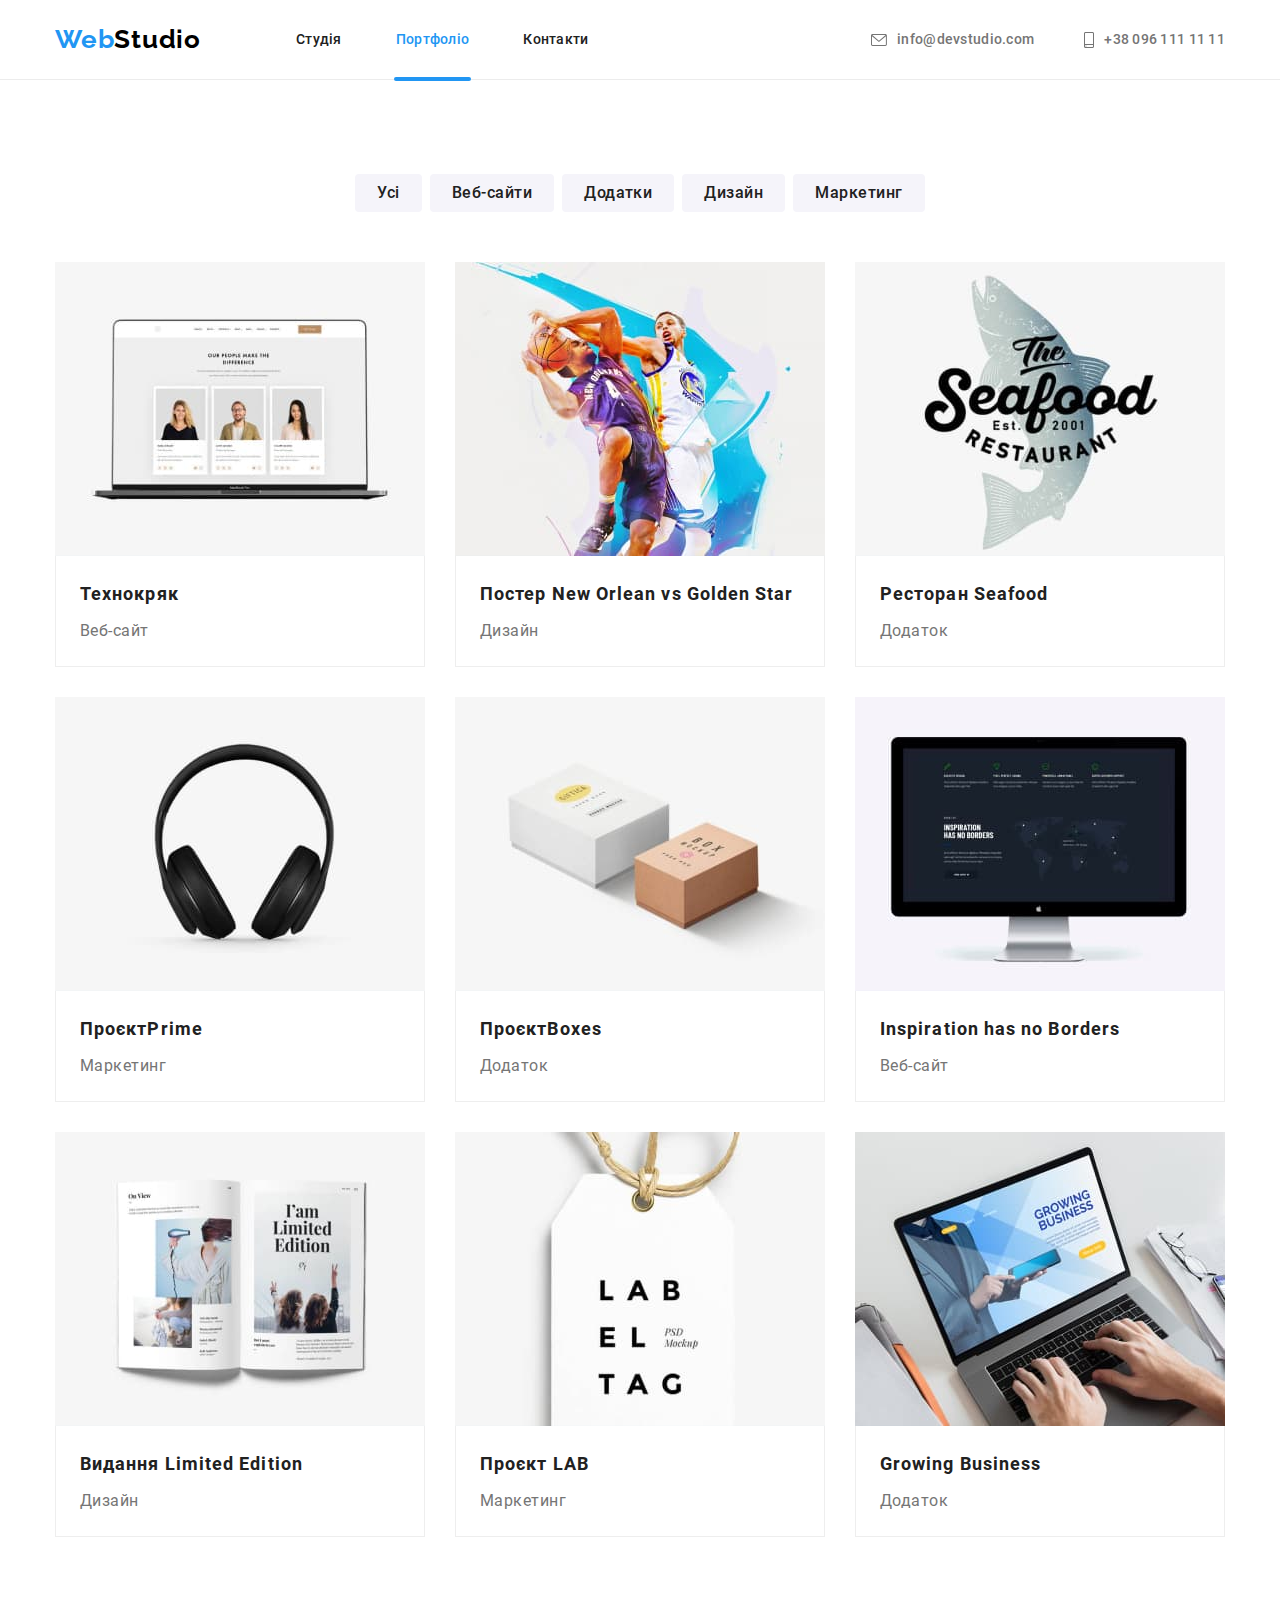
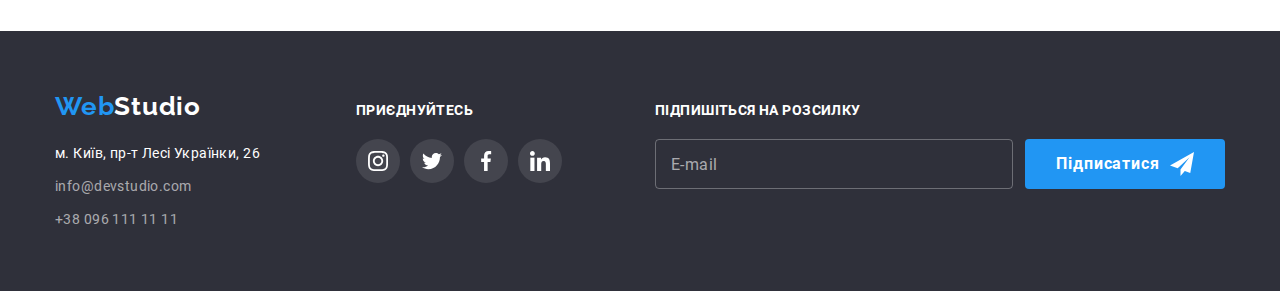
==== commit 304d632e: "without responsive image" ====
--- a/portfolio.html
+++ b/portfolio.html
@@ -8,7 +8,7 @@
     <title>Портфоліо вебстудії</title>
   </head>
   <body>
-    <header class="header none">
+    <header class="header">
       <div class="container header__container">
         <nav class="navigation">
           <a href="./index.html" lang="en" class="logo navigation__logo"
@@ -46,6 +46,84 @@
           </li>
         </ul>
       </div>
+      <nav class="navigation__mobile">
+        <a href="./index.html" lang="en" class="logo navigation__logo"
+          >Web<span class="logo__dark">Studio</span></a
+        >
+        <button
+          type="button"
+          class="navigation__button"
+          aria-expanded="false"
+          aria-controls="menu-container"
+          data-menu-button
+        >
+          <svg width="40" height="40" aria-label="mobile-menu-switch">
+            <use class="close-menu" href="./images/symbol-defso.svg#icon-close-menu"></use>
+            <use class="open-menu" href="./images/symbol-defso.svg#icon-open-menu"></use>
+          </svg>
+        </button>
+        <div class="mobile__menu" id="menu-container" data-menu>
+          <ul class="mobile__list">
+            <li class="mobile__pages">
+              <a href="./index.html" class="mobile__link">Студія</a>
+            </li>
+            <li class="mobile__pages">
+              <a href="./portfolio.html" target="_parent" class="mobile__link mobile__link--current"
+                >Портфоліо</a
+              >
+            </li>
+            <li class="mobile__pages"><a href="#" class="mobile__link">Контакти</a></li>
+          </ul>
+          <ul class="">
+            <li class="mobile__contacts">
+              <a href="tel:+380961111111" class="mobile__link--tel"> +38 096 111 11 11</a>
+            </li>
+            <li class="mobile__contacts">
+              <a href="mailto:info@devstudio.com" lang="en" class="mobile__link--mail">
+                info@devstudio.com</a
+              >
+            </li>
+          </ul>
+          <ul class="mobile__soclist">
+            <li class="mobile__socitem">
+              <a
+                href="https://instagram.com"
+                target="_blank"
+                rel="noopener noreferrer nofollov"
+                class="mobile__soclink"
+                >Instagram</a
+              >
+            </li>
+            <li class="mobile__socitem">
+              <a
+                href="https://twitter.com"
+                target="_blank"
+                rel="noopener noreferrer nofollov"
+                class="mobile__soclink"
+                >Twitter</a
+              >
+            </li>
+            <li class="mobile__socitem">
+              <a
+                href="https://facebook.com"
+                target="_blank"
+                rel="noopener noreferrer nofollov"
+                class="mobile__soclink"
+                >Facebook</a
+              >
+            </li>
+            <li class="mobile__socitem">
+              <a
+                href="https://linkedin.com"
+                target="_blank"
+                rel="noopener noreferrer nofollov"
+                class="mobile__soclink"
+                >LinkedIn</a
+              >
+            </li>
+          </ul>
+        </div>
+      </nav>
     </header>
     <main>
       <section class="section">
@@ -53,7 +131,9 @@
           <h1 class="section__title section__title--hidden">Приклади робіт</h1>
           <ul class="filters">
             <li class="filters__item">
-              <button type="button" class="button filters__button">Всі</button>
+              <button type="button" class="button filters__button filters__button--current">
+                Усі
+              </button>
             </li>
             <li class="filters__item">
               <button type="button" class="button filters__button">Веб-сайти</button>
@@ -334,5 +414,6 @@
         </form>
       </div>
     </footer>
+    <script src="./js/menu.js"></script>
   </body>
 </html>
--- a/css/main.min.css
+++ b/css/main.min.css
@@ -1 +1 @@
-/*! modern-normalize v1.1.0 | MIT License | https://github.com/sindresorhus/modern-normalize */*,::before,::after{-webkit-box-sizing:border-box;box-sizing:border-box}html{line-height:1.15;-webkit-text-size-adjust:100%;-moz-tab-size:4;-o-tab-size:4;tab-size:4}body{margin:0;font-family:system-ui,-apple-system,"Segoe UI",Roboto,Helvetica,Arial,sans-serif,"Apple Color Emoji","Segoe UI Emoji"}hr{height:0;color:inherit}abbr[title]{-webkit-text-decoration:underline dotted;text-decoration:underline dotted}b,strong{font-weight:bolder}code,kbd,samp,pre{font-family:ui-monospace,SFMono-Regular,Consolas,"Liberation Mono",Menlo,monospace;font-size:1em}small{font-size:80%}sub,sup{font-size:75%;line-height:0;position:relative;vertical-align:baseline}sub{bottom:-0.25em}sup{top:-0.5em}table{text-indent:0;border-color:inherit}button,input,optgroup,select,textarea{font-family:inherit;font-size:100%;line-height:1.15;margin:0}button,select{text-transform:none}button,[type=button],[type=reset],[type=submit]{-webkit-appearance:button}::-moz-focus-inner{border-style:none;padding:0}:-moz-focusring{outline:1px dotted ButtonText}:-moz-ui-invalid{box-shadow:none}legend{padding:0}progress{vertical-align:baseline}::-webkit-inner-spin-button,::-webkit-outer-spin-button{height:auto}[type=search]{-webkit-appearance:textfield;outline-offset:-2px}::-webkit-search-decoration{-webkit-appearance:none}::-webkit-file-upload-button{-webkit-appearance:button;font:inherit}summary{display:list-item}h1,h2,h3,p,ul{margin:0;padding-left:0}ul{list-style:none}body{font-family:"Roboto",sans-serif;color:var(--primary-color)}.section__title{font-size:28px;line-height:1.17;text-align:center;letter-spacing:.03em}@media screen and (min-width: 1200px){.section__title{font-size:36px}}.section__title--with-margin-bottom{margin-bottom:30px}@media screen and (min-width: 1200px){.section__title--with-margin-bottom{margin-bottom:50px}}img{display:block;max-width:100%;width:100%;height:auto}.none{display:none}:root{--accent-color: #2196f3;--hover-color: #188ce8;--normal-color: #ffffff;--primary-color: #212121;--minor-color: #757575;--secondary-color: #f5f4fa;--color-deco: #afb1b8;--transition-timing: 250ms cubic-bezier(0.4, 0, 0.2, 1)}.examples__link,.address__mail-and-tel,.address__map,.customers__link,.social__link,.contacts__link,.pages__link{text-decoration:none;color:currentColor;font-size:14px;-webkit-transition:color var(--transition-timing),background-color var(--transition-timing),border-color var(--transition-timing),fill var(--transition-timing),-webkit-box-shadow var(--transition-timing);transition:color var(--transition-timing),background-color var(--transition-timing),border-color var(--transition-timing),fill var(--transition-timing),-webkit-box-shadow var(--transition-timing);transition:color var(--transition-timing),background-color var(--transition-timing),border-color var(--transition-timing),box-shadow var(--transition-timing),fill var(--transition-timing);transition:color var(--transition-timing),background-color var(--transition-timing),border-color var(--transition-timing),box-shadow var(--transition-timing),fill var(--transition-timing),-webkit-box-shadow var(--transition-timing)}.examples__link:hover,.address__mail-and-tel:hover,.address__map:hover,.customers__link:hover,.social__link:hover,.contacts__link:hover,.pages__link:hover,.examples__link:focus,.address__mail-and-tel:focus,.address__map:focus,.customers__link:focus,.social__link:focus,.contacts__link:focus,.pages__link:focus{color:var(--accent-color);fill:var(--accent-color)}.section__title--hidden,.check__input{position:absolute;white-space:nowrap;width:1px;height:1px;overflow:hidden;border:0;padding:0;clip:rect(0 0 0 0);-webkit-clip-path:inset(50%);clip-path:inset(50%);margin:-1px}@font-face{font-family:"Raleway";font-style:normal;font-weight:400;src:url("../fonts/raleway-v28-latin-regular.eot");src:local(""),url("../fonts/raleway-v28-latin-regular.eot?#iefix") format("embedded-opentype"),url("../fonts/raleway-v28-latin-regular.woff2") format("woff2"),url("../fonts/raleway-v28-latin-regular.woff") format("woff"),url("../fonts/raleway-v28-latin-regular.ttf") format("truetype"),url("../fonts/raleway-v28-latin-regular.svg#Raleway") format("svg")}@font-face{font-family:"Raleway";font-style:normal;font-weight:700;src:url("../fonts/raleway-v28-latin-700.eot");src:local(""),url("../fonts/raleway-v28-latin-700.eot?#iefix") format("embedded-opentype"),url("../fonts/raleway-v28-latin-700.woff2") format("woff2"),url("../fonts/raleway-v28-latin-700.woff") format("woff"),url("../fonts/raleway-v28-latin-700.ttf") format("truetype"),url("../fonts/raleway-v28-latin-700.svg#Raleway") format("svg")}@font-face{font-family:"Roboto";font-style:normal;font-weight:400;src:url("../fonts/roboto-v30-latin_cyrillic-regular.eot");src:local(""),url("../fonts/roboto-v30-latin_cyrillic-regular.eot?#iefix") format("embedded-opentype"),url("../fonts/roboto-v30-latin_cyrillic-regular.woff2") format("woff2"),url("../fonts/roboto-v30-latin_cyrillic-regular.woff") format("woff"),url("../fonts/roboto-v30-latin_cyrillic-regular.ttf") format("truetype"),url("../fonts/roboto-v30-latin_cyrillic-regular.svg#Roboto") format("svg")}@font-face{font-family:"Roboto";font-style:normal;font-weight:500;src:url("../fonts/roboto-v30-latin_cyrillic-500.eot");src:local(""),url("../fonts/roboto-v30-latin_cyrillic-500.eot?#iefix") format("embedded-opentype"),url("../fonts/roboto-v30-latin_cyrillic-500.woff2") format("woff2"),url("../fonts/roboto-v30-latin_cyrillic-500.woff") format("woff"),url("../fonts/roboto-v30-latin_cyrillic-500.ttf") format("truetype"),url("../fonts/roboto-v30-latin_cyrillic-500.svg#Roboto") format("svg")}@font-face{font-family:"Roboto";font-style:normal;font-weight:700;src:url("../fonts/roboto-v30-latin_cyrillic-700.eot");src:local(""),url("../fonts/roboto-v30-latin_cyrillic-700.eot?#iefix") format("embedded-opentype"),url("../fonts/roboto-v30-latin_cyrillic-700.woff2") format("woff2"),url("../fonts/roboto-v30-latin_cyrillic-700.woff") format("woff"),url("../fonts/roboto-v30-latin_cyrillic-700.ttf") format("truetype"),url("../fonts/roboto-v30-latin_cyrillic-700.svg#Roboto") format("svg")}@font-face{font-family:"Roboto";font-style:normal;font-weight:900;src:url("../fonts/roboto-v30-latin_cyrillic-900.eot");src:local(""),url("../fonts/roboto-v30-latin_cyrillic-900.eot?#iefix") format("embedded-opentype"),url("../fonts/roboto-v30-latin_cyrillic-900.woff2") format("woff2"),url("../fonts/roboto-v30-latin_cyrillic-900.woff") format("woff"),url("../fonts/roboto-v30-latin_cyrillic-900.ttf") format("truetype"),url("../fonts/roboto-v30-latin_cyrillic-900.svg#Roboto") format("svg")}.container{width:100%;padding:0px 15px;margin:0 auto}@media screen and (min-width: 480px){.container{width:480px}}@media screen and (min-width: 768px){.container{width:768px}}@media screen and (min-width: 1200px){.container{width:1200px}}.section{padding-top:60px;padding-bottom:60px}@media screen and (min-width: 1200px){.section{padding-top:94px;padding-bottom:94px}}.section--no-padding-top{padding-top:0}.section--another-background{background-color:var(--secondary-color)}@media screen and (max-width: 1199px){.section--only-on-desctop{display:none}}.button{font-weight:700;font-size:16px;font-family:inherit;border:none;cursor:pointer;padding:0;border-radius:4px;-webkit-transition:color var(--transition-timing),background-color var(--transition-timing),border-color var(--transition-timing),-webkit-box-shadow var(--transition-timing);transition:color var(--transition-timing),background-color var(--transition-timing),border-color var(--transition-timing),-webkit-box-shadow var(--transition-timing);transition:color var(--transition-timing),background-color var(--transition-timing),border-color var(--transition-timing),box-shadow var(--transition-timing);transition:color var(--transition-timing),background-color var(--transition-timing),border-color var(--transition-timing),box-shadow var(--transition-timing),-webkit-box-shadow var(--transition-timing)}.button:hover,.button:focus{background-color:var(--hover-color);-webkit-box-shadow:0px 4px 4px rgba(0,0,0,.15);box-shadow:0px 4px 4px rgba(0,0,0,.15)}.logo{font-weight:700;font-size:24px;line-height:1.2;letter-spacing:.03em;font-family:"Raleway";color:var(--accent-color);text-decoration:none}@media screen and (min-width: 1200px){.logo{font-size:26px}}.logo__dark{color:#000}.logo__light{color:var(--normal-color)}.navigation__logo{padding-top:24px;margin-right:93px}.header{border-bottom:1px solid #ececec}.header__container{display:-webkit-box;display:-ms-flexbox;display:flex;-webkit-box-pack:justify;-ms-flex-pack:justify;justify-content:space-between}.navigation{display:-webkit-box;display:-ms-flexbox;display:flex}.pages{display:-webkit-box;display:-ms-flexbox;display:flex}.pages__item:not(:last-child){margin-right:50px}.pages__link{position:relative;font-weight:500;line-height:1.14;letter-spacing:.02em;color:inherit;display:block;padding:32px 2px 32px 2px}.pages__link--current{color:var(--accent-color)}.pages__link--current::after{content:"";display:block;width:100%;height:4px;border-radius:2px;background-color:currentColor;position:absolute;left:0;bottom:-1px}.pages__link:not(.pages__link--current)::after{content:"";display:block;width:100%;height:4px;border-radius:2px;background-color:var(--accent-color);position:absolute;left:0;bottom:-1px;-webkit-transform:scaleX(0);transform:scaleX(0);-webkit-transition:-webkit-transform var(--transition-timing);transition:-webkit-transform var(--transition-timing);transition:transform var(--transition-timing);transition:transform var(--transition-timing), -webkit-transform var(--transition-timing)}.pages__link:hover::after{-webkit-transform:scaleX(1);transform:scaleX(1)}.contacts{display:-webkit-box;display:-ms-flexbox;display:flex}.contacts__item:not(:last-child){margin-right:50px}.contacts__link{font-weight:500;line-height:1.14;letter-spacing:.02em;display:-webkit-box;display:-ms-flexbox;display:flex;-webkit-box-align:center;-ms-flex-align:center;align-items:center;padding:32px 0px;font-style:normal;color:var(--minor-color)}.contacts__icon{margin-right:10px;fill:currentColor;-webkit-transition:fill var(--transition-timing);transition:fill var(--transition-timing)}.hero{width:1600px;margin:auto;background:-webkit-gradient(linear, left top, left bottom, from(rgba(47, 48, 58, 0.4)), to(rgba(47, 48, 58, 0.4))),url(../images/heroback.jpg),#2f303a;background:linear-gradient(rgba(47, 48, 58, 0.4), rgba(47, 48, 58, 0.4)),url(../images/heroback.jpg),#2f303a;background-repeat:no-repeat;background-position:center;text-align:center;padding:200px 0px}.hero__title{max-width:696px;font-weight:900;font-size:44px;line-height:1.36;letter-spacing:.06em;margin:0 auto;margin-bottom:30px;text-transform:uppercase;color:var(--normal-color)}.hero__button{line-height:1.88;letter-spacing:.06em;color:var(--normal-color);background-color:var(--accent-color);padding:10px 32px 10px 32px;min-width:216px}.benefits{display:-webkit-box;display:-ms-flexbox;display:flex;-webkit-box-orient:vertical;-webkit-box-direction:normal;-ms-flex-direction:column;flex-direction:column;gap:30px}@media screen and (min-width: 768px){.benefits{-webkit-box-orient:horizontal;-webkit-box-direction:normal;-ms-flex-direction:row;flex-direction:row;-ms-flex-wrap:wrap;flex-wrap:wrap}}@media screen and (min-width: 1200px){.benefits{-webkit-column-gap:30px;-moz-column-gap:30px;column-gap:30px}}.benefits__item{width:100%}@media screen and (min-width: 768px){.benefits__item{-ms-flex-preferred-size:calc((100% - 30px)/2);flex-basis:calc((100% - 30px)/2)}}@media screen and (min-width: 1200px){.benefits__item{-ms-flex-preferred-size:calc((100% - 90px)/4);flex-basis:calc((100% - 90px)/4)}}.benefits__icon-wrapper{display:-webkit-box;display:-ms-flexbox;display:flex;-webkit-box-pack:center;-ms-flex-pack:center;justify-content:center;-webkit-box-align:center;-ms-flex-align:center;align-items:center;background-color:var(--secondary-color);margin-bottom:30px;width:100%;height:120px;border-radius:4px}.benefits__title{font-size:14px;line-height:1.14;letter-spacing:.03em;margin-bottom:10px;text-transform:uppercase;text-align:center}@media screen and (min-width: 768px){.benefits__title{text-align:left}}.benefits__title__text{font-size:14px;line-height:1.71;letter-spacing:.03em;color:var(--minor-color)}.what-we-do{display:-webkit-box;display:-ms-flexbox;display:flex;-webkit-column-gap:30px;-moz-column-gap:30px;column-gap:30px}.what-we-do__item{-ms-flex-preferred-size:calc((100% - 60px)/3);flex-basis:calc((100% - 60px)/3);position:relative}.what-we-do__wrapper{display:-webkit-box;display:-ms-flexbox;display:flex;-webkit-box-pack:center;-ms-flex-pack:center;justify-content:center;-webkit-box-align:center;-ms-flex-align:center;align-items:center;width:100%;height:70px;background-color:rgba(47,48,58,.8);position:absolute;bottom:0;left:0}.what-we-do__title{font-weight:700;font-size:14px;line-height:1.14;letter-spacing:.03em;text-transform:uppercase;color:var(--normal-color)}.team{text-align:center;display:-webkit-box;display:-ms-flexbox;display:flex;-webkit-box-orient:vertical;-webkit-box-direction:normal;-ms-flex-direction:column;flex-direction:column;gap:30px}@media screen and (min-width: 768px){.team{-webkit-box-orient:horizontal;-webkit-box-direction:normal;-ms-flex-direction:row;flex-direction:row;-ms-flex-wrap:wrap;flex-wrap:wrap}}@media screen and (min-width: 1200px){.team{-webkit-box-orient:horizontal;-webkit-box-direction:normal;-ms-flex-direction:row;flex-direction:row}}.team__item{width:100%;background-color:var(--normal-color);-webkit-box-shadow:0px 1px 3px rgba(0,0,0,.12),0px 1px 1px rgba(0,0,0,.14),0px 2px 1px rgba(0,0,0,.2);box-shadow:0px 1px 3px rgba(0,0,0,.12),0px 1px 1px rgba(0,0,0,.14),0px 2px 1px rgba(0,0,0,.2);border-radius:0px 0px 4px 4px}@media screen and (min-width: 768px){.team__item{-ms-flex-preferred-size:calc((100% - 30px)/2);flex-basis:calc((100% - 30px)/2)}}@media screen and (min-width: 1200px){.team__item{-ms-flex-preferred-size:calc((100% - 90px)/4);flex-basis:calc((100% - 90px)/4)}}.team__wrapper{padding:30px 0px 24px 0px}@media screen and (min-width: 1200px){.team__wrapper{padding:30px 0px}}.team__title{font-weight:500;font-size:16px;line-height:1.19;letter-spacing:.03em;margin-bottom:10px}.team__text{font-size:16px;line-height:1.19;letter-spacing:.03em;margin-bottom:16px;color:var(--minor-color)}.social{display:-webkit-box;display:-ms-flexbox;display:flex;-webkit-box-pack:center;-ms-flex-pack:center;justify-content:center;gap:10px}.social__link{display:-webkit-box;display:-ms-flexbox;display:flex;-webkit-box-pack:center;-ms-flex-pack:center;justify-content:center;-webkit-box-align:center;-ms-flex-align:center;align-items:center;width:44px;height:44px;border-radius:50px;fill:var(--color-deco)}.social__link:hover,.social__link:focus{fill:var(--normal-color);background-color:currentColor}.customers{display:-webkit-box;display:-ms-flexbox;display:flex;-webkit-box-orient:horizontal;-webkit-box-direction:normal;-ms-flex-direction:row;flex-direction:row;-ms-flex-wrap:wrap;flex-wrap:wrap;gap:30px}@media screen and (min-width: 1200px){.customers{-webkit-box-pack:center;-ms-flex-pack:center;justify-content:center}}.customers__item{-ms-flex-preferred-size:calc((100% - 30px)/2);flex-basis:calc((100% - 30px)/2);height:92px}@media screen and (min-width: 768px){.customers__item{-ms-flex-preferred-size:calc((100% - 60px)/3);flex-basis:calc((100% - 60px)/3)}}@media screen and (min-width: 1200px){.customers__item{-ms-flex-preferred-size:calc((100% - 150px)/6);flex-basis:calc((100% - 150px)/6)}}.customers__link{display:-webkit-box;display:-ms-flexbox;display:flex;-webkit-box-pack:center;-ms-flex-pack:center;justify-content:center;-webkit-box-align:center;-ms-flex-align:center;align-items:center;fill:var(--color-deco);width:100%;height:100%;border:1px solid var(--color-deco);border-radius:4px}.customers__link:hover,.customers__link:focus{border-color:var(--accent-color)}.footer{background-color:#2f303a;padding-top:60px;padding-bottom:60px}.footer__container{display:-webkit-box;display:-ms-flexbox;display:flex;-webkit-box-orient:vertical;-webkit-box-direction:normal;-ms-flex-direction:column;flex-direction:column;text-align:center;gap:60px}@media screen and (min-width: 768px){.footer__container{-webkit-box-orient:horizontal;-webkit-box-direction:normal;-ms-flex-direction:row;flex-direction:row;-ms-flex-wrap:wrap;flex-wrap:wrap;-webkit-box-pack:center;-ms-flex-pack:center;justify-content:center;-webkit-box-align:baseline;-ms-flex-align:baseline;align-items:baseline;-webkit-column-gap:165px;-moz-column-gap:165px;column-gap:165px}}@media screen and (min-width: 1200px){.footer__container{-ms-flex-wrap:nowrap;flex-wrap:nowrap;text-align:left;gap:0}}@media screen and (min-width: 1200px){.left-footer{margin-right:70px;-webkit-box-flex:1;-ms-flex-positive:1;flex-grow:1}}.address{margin-top:20px}.address__item:nth-child(n+2){margin-top:8px}@media screen and (min-width: 1200px){.address__item:nth-child(n+2){margin-top:9px}}.address__map{line-height:1.71;letter-spacing:.03em;font-style:normal;color:var(--normal-color)}.address__mail-and-tel{line-height:1.71;letter-spacing:.03em;font-style:normal;color:rgba(255,255,255,.6)}@media screen and (min-width: 1200px){.call{margin-right:93px}}.call__title{font-weight:700;font-size:14px;line-height:1.14;letter-spacing:.03em;text-transform:uppercase;color:var(--normal-color);margin-bottom:20px}.social__item .social__link{display:-webkit-box;display:-ms-flexbox;display:flex;-webkit-box-pack:center;-ms-flex-pack:center;justify-content:center;-webkit-box-align:center;-ms-flex-align:center;align-items:center;width:44px;height:44px;border-radius:50px;fill:var(--normal-color);background-color:rgba(255,255,255,.1)}.social__item .social__link:hover,.social__item .social__link:focus{background-color:currentColor}@media screen and (min-width: 1200px){.subscription{display:-webkit-box;display:-ms-flexbox;display:flex;gap:12px}}.subscription__input{min-width:290px;font-weight:400;font-size:16px;line-height:1.25;letter-spacing:.03em;height:50px;padding:15px 0px 15px 15px;background-color:rgba(0,0,0,0);border:1px solid rgba(255,255,255,.3);border-radius:4px;outline:none;color:var(--normal-color);-webkit-transition:border-color var(--transition-timing);transition:border-color var(--transition-timing)}@media screen and (min-width: 480px){.subscription__input{min-width:450px}}@media screen and (min-width: 1200px){.subscription__input{min-width:358px}}.subscription__input:focus{border-color:var(--normal-color);-webkit-box-shadow:0px 4px 4px rgba(0,0,0,.15);box-shadow:0px 4px 4px rgba(0,0,0,.15)}.subscription__input:hover{border-color:var(--accent-color)}.subscription__input::-webkit-input-placeholder{font-weight:400;font-size:16px;line-height:1.25;letter-spacing:.03em;color:rgba(255,255,255,.6)}.subscription__input::-moz-placeholder{font-weight:400;font-size:16px;line-height:1.25;letter-spacing:.03em;color:rgba(255,255,255,.6)}.subscription__input:-ms-input-placeholder{font-weight:400;font-size:16px;line-height:1.25;letter-spacing:.03em;color:rgba(255,255,255,.6)}.subscription__input::-ms-input-placeholder{font-weight:400;font-size:16px;line-height:1.25;letter-spacing:.03em;color:rgba(255,255,255,.6)}.subscription__input::placeholder{font-weight:400;font-size:16px;line-height:1.25;letter-spacing:.03em;color:rgba(255,255,255,.6)}.subscription__button{line-height:1.88;letter-spacing:.06em;color:var(--normal-color);background-color:var(--accent-color);min-width:200px;margin:20px auto 0px;padding:10px 0px;display:-webkit-box;display:-ms-flexbox;display:flex;-webkit-box-pack:center;-ms-flex-pack:center;justify-content:center;-webkit-box-align:center;-ms-flex-align:center;align-items:center;gap:10px}@media screen and (min-width: 1200px){.subscription__button{margin:0}}.filters{display:-webkit-box;display:-ms-flexbox;display:flex;-ms-flex-wrap:wrap;flex-wrap:wrap;row-gap:15px;-webkit-column-gap:8px;-moz-column-gap:8px;column-gap:8px}@media screen and (max-width: 767px){.filters{max-width:326px}}@media screen and (min-width: 768px){.filters{-webkit-box-pack:center;-ms-flex-pack:center;justify-content:center}}.filters__button{font-weight:500;line-height:1.63;letter-spacing:.03em;color:inherit;background-color:var(--secondary-color);border-radius:4px;padding:6px 22px 6px 22px}.filters__button:hover,.filters__button:focus{color:var(--normal-color);background-color:var(--accent-color);-webkit-box-shadow:0px 3px 1px rgba(0,0,0,.1),0px 1px 2px rgba(0,0,0,.08),0px 2px 2px rgba(0,0,0,.12);box-shadow:0px 3px 1px rgba(0,0,0,.1),0px 1px 2px rgba(0,0,0,.08),0px 2px 2px rgba(0,0,0,.12)}.examples{display:-webkit-box;display:-ms-flexbox;display:flex;-webkit-box-orient:vertical;-webkit-box-direction:normal;-ms-flex-direction:column;flex-direction:column;gap:30px;margin-top:40px}@media screen and (min-width: 768px){.examples{-webkit-box-orient:horizontal;-webkit-box-direction:normal;-ms-flex-direction:row;flex-direction:row;-ms-flex-wrap:wrap;flex-wrap:wrap;margin-top:30px}}@media screen and (min-width: 1200px){.examples{margin-top:50px}}.examples__item{width:100%;background-color:var(--normal-color)}@media screen and (min-width: 768px){.examples__item{-ms-flex-preferred-size:calc((100% - 30px)/2);flex-basis:calc((100% - 30px)/2)}}@media screen and (min-width: 1200px){.examples__item{-ms-flex-preferred-size:calc((100% - 60px)/3);flex-basis:calc((100% - 60px)/3)}}.examples__link{display:-webkit-box;display:-ms-flexbox;display:flex;-webkit-box-orient:vertical;-webkit-box-direction:normal;-ms-flex-direction:column;flex-direction:column;height:100%}.examples__link:hover,.examples__link:focus{color:inherit;-webkit-box-shadow:0px 1px 1px rgba(0,0,0,.12),0px 4px 4px rgba(0,0,0,.06),1px 4px 6px rgba(0,0,0,.16);box-shadow:0px 1px 1px rgba(0,0,0,.12),0px 4px 4px rgba(0,0,0,.06),1px 4px 6px rgba(0,0,0,.16)}.examples__title{font-size:18px;line-height:2;letter-spacing:.06em;margin-bottom:4px}.examples__text{font-size:16px;line-height:1.88;letter-spacing:.03em;color:var(--minor-color)}.examples__box{padding:20px 24px;border:1px solid #eee;border-top:none;-webkit-box-flex:1;-ms-flex-positive:1;flex-grow:1}.examples__wrap{position:relative;overflow:hidden}.examples__overlay{font-size:18px;line-height:1.6;letter-spacing:.03em;height:100%;padding:77px 24px;color:var(--normal-color);background-color:rgba(33,150,243,.9);position:absolute;top:0;left:0;-webkit-transform:translateY(100%);transform:translateY(100%);-webkit-transition:-webkit-transform var(--transition-timing);transition:-webkit-transform var(--transition-timing);transition:transform var(--transition-timing);transition:transform var(--transition-timing), -webkit-transform var(--transition-timing)}@media screen and (min-width: 768px){.examples__overlay{padding:49px 24px 77px 24px}}@media screen and (min-width: 1200px){.examples__overlay{padding:63px 24px}}.examples__link:hover .examples__overlay,.examples__link:focus .examples__overlay{-webkit-transform:translateY(0%);transform:translateY(0%)}.backdrop{position:fixed;top:0;left:0;width:100%;height:100%;background-color:rgba(0,0,0,.2);-webkit-transition:opacity var(--transition-timing),visibility var(--transition-timing);transition:opacity var(--transition-timing),visibility var(--transition-timing)}.backdrop--is-hidden{opacity:0;visibility:hidden;pointer-events:none}.modal{width:528px;min-height:581px;padding:40px;background-color:var(--normal-color);-webkit-box-shadow:0px 1px 3px rgba(0,0,0,.12),0px 1px 1px rgba(0,0,0,.14),0px 2px 1px rgba(0,0,0,.2);box-shadow:0px 1px 3px rgba(0,0,0,.12),0px 1px 1px rgba(0,0,0,.14),0px 2px 1px rgba(0,0,0,.2);border-radius:4px;position:absolute;top:50%;left:50%;-webkit-transform:translate(-50%, -50%);transform:translate(-50%, -50%)}.modal__button{display:-webkit-box;display:-ms-flexbox;display:flex;-webkit-box-pack:center;-ms-flex-pack:center;justify-content:center;-webkit-box-align:center;-ms-flex-align:center;align-items:center;width:30px;height:30px;background-color:var(--normal-color);border-radius:50%;border:1px solid rgba(0,0,0,.1);position:absolute;right:8px;top:8px;-webkit-transition:var(--transition-timing);transition:var(--transition-timing)}.modal__button:focus,.modal__button:hover{fill:var(--accent-color)}.no-scroll{overflow:hidden}.form{width:448px}.form__title{font-weight:700;font-size:20px;line-height:1.15;letter-spacing:.03em;margin-bottom:12px;text-align:center}.form__field:not(:nth-child(5)){margin-bottom:10px}.form__field:nth-child(5){margin-bottom:20px}.form__label{font-size:12px;line-height:1.17;letter-spacing:.01em;display:block;margin-bottom:4px;color:var(--minor-color)}.form__input{font-size:12px;line-height:1.17;letter-spacing:.01em;cursor:pointer;outline:none;width:100%;height:40px;padding:10px 0px 10px 42px;border-radius:4px;border:1px solid rgba(33,33,33,.2);-webkit-transition:border-color var(--transition-timing);transition:border-color var(--transition-timing)}.form__input:focus{border-color:var(--accent-color)}.form__input__icon{position:absolute;top:50%;left:12px;-webkit-transform:translateY(-50%);transform:translateY(-50%);-webkit-transition:fill var(--transition-timing);transition:fill var(--transition-timing)}.form__input:focus+.form__input__icon{fill:var(--accent-color)}.form__text{display:block;width:100%;height:120px;padding:12px 16px;resize:none;cursor:pointer;border-radius:4px;border:1px solid rgba(33,33,33,.2);outline:none;-webkit-transition:border-color var(--transition-timing);transition:border-color var(--transition-timing)}.form__text:focus{border-color:var(--accent-color)}.form__text::-webkit-input-placeholder{font-weight:400;font-size:12px;line-height:1.17;letter-spacing:.01em;color:rgba(117,117,117,.5)}.form__text::-moz-placeholder{font-weight:400;font-size:12px;line-height:1.17;letter-spacing:.01em;color:rgba(117,117,117,.5)}.form__text:-ms-input-placeholder{font-weight:400;font-size:12px;line-height:1.17;letter-spacing:.01em;color:rgba(117,117,117,.5)}.form__text::-ms-input-placeholder{font-weight:400;font-size:12px;line-height:1.17;letter-spacing:.01em;color:rgba(117,117,117,.5)}.form__text::placeholder{font-weight:400;font-size:12px;line-height:1.17;letter-spacing:.01em;color:rgba(117,117,117,.5)}.form__button{line-height:1.88;letter-spacing:.06em;color:var(--normal-color);background-color:var(--accent-color);padding:10px 52px;min-width:200px;display:block;margin:0 auto}.input-wrapper{position:relative}.check{font-size:14px;line-height:1.71;letter-spacing:.03em;display:-webkit-box;display:-ms-flexbox;display:flex;-webkit-box-pack:center;-ms-flex-pack:center;justify-content:center;-webkit-box-align:center;-ms-flex-align:center;align-items:center;position:relative;margin-bottom:30px;color:var(--minor-color)}.check__span{position:relative;width:16px;height:15px;border:2px solid var(--primary-color);border-radius:2px;cursor:pointer;margin-right:7px;-webkit-transition:background-color var(--transition-timing),-webkit-box-shadow var(--transition-timing);transition:background-color var(--transition-timing),-webkit-box-shadow var(--transition-timing);transition:background-color var(--transition-timing),box-shadow var(--transition-timing);transition:background-color var(--transition-timing),box-shadow var(--transition-timing),-webkit-box-shadow var(--transition-timing)}.check__input:checked+.check__span{border:none;background-color:var(--accent-color);-webkit-box-shadow:0px 4px 4px rgba(0,0,0,.25);box-shadow:0px 4px 4px rgba(0,0,0,.25)}.check__icon{fill:rgba(0,0,0,0);position:absolute;top:50%;left:50%;-webkit-transform:translate(-50%, -50%);transform:translate(-50%, -50%);-webkit-transition:fill var(--transition-timing);transition:fill var(--transition-timing)}.check__input:checked+.check__span .check__icon{fill:var(--normal-color)}.check__link{color:var(--accent-color);text-decoration:underline;-webkit-transition:color var(--transition-timing);transition:color var(--transition-timing)}.check__link:hover,.check__link:focus{color:var(--hover-color)}/*# sourceMappingURL=main.min.css.map */+/*! modern-normalize v1.1.0 | MIT License | https://github.com/sindresorhus/modern-normalize */*,::before,::after{-webkit-box-sizing:border-box;box-sizing:border-box}html{line-height:1.15;-webkit-text-size-adjust:100%;-moz-tab-size:4;-o-tab-size:4;tab-size:4}body{margin:0;font-family:system-ui,-apple-system,"Segoe UI",Roboto,Helvetica,Arial,sans-serif,"Apple Color Emoji","Segoe UI Emoji"}hr{height:0;color:inherit}abbr[title]{-webkit-text-decoration:underline dotted;text-decoration:underline dotted}b,strong{font-weight:bolder}code,kbd,samp,pre{font-family:ui-monospace,SFMono-Regular,Consolas,"Liberation Mono",Menlo,monospace;font-size:1em}small{font-size:80%}sub,sup{font-size:75%;line-height:0;position:relative;vertical-align:baseline}sub{bottom:-0.25em}sup{top:-0.5em}table{text-indent:0;border-color:inherit}button,input,optgroup,select,textarea{font-family:inherit;font-size:100%;line-height:1.15;margin:0}button,select{text-transform:none}button,[type=button],[type=reset],[type=submit]{-webkit-appearance:button}::-moz-focus-inner{border-style:none;padding:0}:-moz-focusring{outline:1px dotted ButtonText}:-moz-ui-invalid{box-shadow:none}legend{padding:0}progress{vertical-align:baseline}::-webkit-inner-spin-button,::-webkit-outer-spin-button{height:auto}[type=search]{-webkit-appearance:textfield;outline-offset:-2px}::-webkit-search-decoration{-webkit-appearance:none}::-webkit-file-upload-button{-webkit-appearance:button;font:inherit}summary{display:list-item}h1,h2,h3,p,ul{margin:0;padding-left:0}ul{list-style:none}body{font-family:"Roboto",sans-serif;color:var(--primary-color)}.section__title{font-size:28px;line-height:1.17;text-align:center;letter-spacing:.03em}@media screen and (min-width: 1200px){.section__title{font-size:36px}}.section__title--with-margin-bottom{margin-bottom:30px}@media screen and (min-width: 1200px){.section__title--with-margin-bottom{margin-bottom:50px}}img{display:block;max-width:100%;width:100%;height:auto}.none{display:none}:root{--accent-color: #2196f3;--hover-color: #188ce8;--normal-color: #ffffff;--primary-color: #212121;--minor-color: #757575;--secondary-color: #f5f4fa;--color-deco: #afb1b8;--transition-timing: 250ms cubic-bezier(0.4, 0, 0.2, 1)}.examples__link,.address__mail-and-tel,.address__map,.customers__link,.social__link,.mobile__soclink,.mobile__link--mail,.mobile__link--tel,.mobile__link,.contacts__link,.pages__link{text-decoration:none;color:currentColor;font-size:14px;-webkit-transition:color var(--transition-timing),background-color var(--transition-timing),border-color var(--transition-timing),fill var(--transition-timing),-webkit-box-shadow var(--transition-timing);transition:color var(--transition-timing),background-color var(--transition-timing),border-color var(--transition-timing),fill var(--transition-timing),-webkit-box-shadow var(--transition-timing);transition:color var(--transition-timing),background-color var(--transition-timing),border-color var(--transition-timing),box-shadow var(--transition-timing),fill var(--transition-timing);transition:color var(--transition-timing),background-color var(--transition-timing),border-color var(--transition-timing),box-shadow var(--transition-timing),fill var(--transition-timing),-webkit-box-shadow var(--transition-timing)}.examples__link:hover,.address__mail-and-tel:hover,.address__map:hover,.customers__link:hover,.social__link:hover,.mobile__soclink:hover,.mobile__link--mail:hover,.mobile__link--tel:hover,.mobile__link:hover,.contacts__link:hover,.pages__link:hover,.examples__link:focus,.address__mail-and-tel:focus,.address__map:focus,.customers__link:focus,.social__link:focus,.mobile__soclink:focus,.mobile__link--mail:focus,.mobile__link--tel:focus,.mobile__link:focus,.contacts__link:focus,.pages__link:focus{color:var(--accent-color);fill:var(--accent-color)}.section__title--hidden,.check__input{position:absolute;white-space:nowrap;width:1px;height:1px;overflow:hidden;border:0;padding:0;clip:rect(0 0 0 0);-webkit-clip-path:inset(50%);clip-path:inset(50%);margin:-1px}@media screen and (max-width: 1199px){.section--only-on-desctop{position:absolute;white-space:nowrap;width:1px;height:1px;overflow:hidden;border:0;padding:0;clip:rect(0 0 0 0);-webkit-clip-path:inset(50%);clip-path:inset(50%);margin:-1px}}@media screen and (max-width: 767px){.header__container{position:absolute;white-space:nowrap;width:1px;height:1px;overflow:hidden;border:0;padding:0;clip:rect(0 0 0 0);-webkit-clip-path:inset(50%);clip-path:inset(50%);margin:-1px}}@media screen and (min-width: 768px){.navigation__mobile{position:absolute;white-space:nowrap;width:1px;height:1px;overflow:hidden;border:0;padding:0;clip:rect(0 0 0 0);-webkit-clip-path:inset(50%);clip-path:inset(50%);margin:-1px}}@font-face{font-family:"Raleway";font-style:normal;font-weight:400;src:url("../fonts/raleway-v28-latin-regular.eot");src:local(""),url("../fonts/raleway-v28-latin-regular.eot?#iefix") format("embedded-opentype"),url("../fonts/raleway-v28-latin-regular.woff2") format("woff2"),url("../fonts/raleway-v28-latin-regular.woff") format("woff"),url("../fonts/raleway-v28-latin-regular.ttf") format("truetype"),url("../fonts/raleway-v28-latin-regular.svg#Raleway") format("svg")}@font-face{font-family:"Raleway";font-style:normal;font-weight:700;src:url("../fonts/raleway-v28-latin-700.eot");src:local(""),url("../fonts/raleway-v28-latin-700.eot?#iefix") format("embedded-opentype"),url("../fonts/raleway-v28-latin-700.woff2") format("woff2"),url("../fonts/raleway-v28-latin-700.woff") format("woff"),url("../fonts/raleway-v28-latin-700.ttf") format("truetype"),url("../fonts/raleway-v28-latin-700.svg#Raleway") format("svg")}@font-face{font-family:"Roboto";font-style:normal;font-weight:400;src:url("../fonts/roboto-v30-latin_cyrillic-regular.eot");src:local(""),url("../fonts/roboto-v30-latin_cyrillic-regular.eot?#iefix") format("embedded-opentype"),url("../fonts/roboto-v30-latin_cyrillic-regular.woff2") format("woff2"),url("../fonts/roboto-v30-latin_cyrillic-regular.woff") format("woff"),url("../fonts/roboto-v30-latin_cyrillic-regular.ttf") format("truetype"),url("../fonts/roboto-v30-latin_cyrillic-regular.svg#Roboto") format("svg")}@font-face{font-family:"Roboto";font-style:normal;font-weight:500;src:url("../fonts/roboto-v30-latin_cyrillic-500.eot");src:local(""),url("../fonts/roboto-v30-latin_cyrillic-500.eot?#iefix") format("embedded-opentype"),url("../fonts/roboto-v30-latin_cyrillic-500.woff2") format("woff2"),url("../fonts/roboto-v30-latin_cyrillic-500.woff") format("woff"),url("../fonts/roboto-v30-latin_cyrillic-500.ttf") format("truetype"),url("../fonts/roboto-v30-latin_cyrillic-500.svg#Roboto") format("svg")}@font-face{font-family:"Roboto";font-style:normal;font-weight:700;src:url("../fonts/roboto-v30-latin_cyrillic-700.eot");src:local(""),url("../fonts/roboto-v30-latin_cyrillic-700.eot?#iefix") format("embedded-opentype"),url("../fonts/roboto-v30-latin_cyrillic-700.woff2") format("woff2"),url("../fonts/roboto-v30-latin_cyrillic-700.woff") format("woff"),url("../fonts/roboto-v30-latin_cyrillic-700.ttf") format("truetype"),url("../fonts/roboto-v30-latin_cyrillic-700.svg#Roboto") format("svg")}@font-face{font-family:"Roboto";font-style:normal;font-weight:900;src:url("../fonts/roboto-v30-latin_cyrillic-900.eot");src:local(""),url("../fonts/roboto-v30-latin_cyrillic-900.eot?#iefix") format("embedded-opentype"),url("../fonts/roboto-v30-latin_cyrillic-900.woff2") format("woff2"),url("../fonts/roboto-v30-latin_cyrillic-900.woff") format("woff"),url("../fonts/roboto-v30-latin_cyrillic-900.ttf") format("truetype"),url("../fonts/roboto-v30-latin_cyrillic-900.svg#Roboto") format("svg")}.container{width:100%;padding:0px 15px;margin:0 auto}@media screen and (min-width: 480px){.container{width:480px}}@media screen and (min-width: 768px){.container{width:768px}}@media screen and (min-width: 1200px){.container{width:1200px}}.section{padding-top:60px;padding-bottom:60px}@media screen and (min-width: 1200px){.section{padding-top:94px;padding-bottom:94px}}.section--no-padding-top{padding-top:0}.section--another-background{background-color:var(--secondary-color)}.button{font-weight:700;font-size:16px;font-family:inherit;border:none;cursor:pointer;padding:0;border-radius:4px;-webkit-transition:color var(--transition-timing),background-color var(--transition-timing),border-color var(--transition-timing),-webkit-box-shadow var(--transition-timing);transition:color var(--transition-timing),background-color var(--transition-timing),border-color var(--transition-timing),-webkit-box-shadow var(--transition-timing);transition:color var(--transition-timing),background-color var(--transition-timing),border-color var(--transition-timing),box-shadow var(--transition-timing);transition:color var(--transition-timing),background-color var(--transition-timing),border-color var(--transition-timing),box-shadow var(--transition-timing),-webkit-box-shadow var(--transition-timing)}.button:hover,.button:focus{background-color:var(--hover-color);-webkit-box-shadow:0px 4px 4px rgba(0,0,0,.15);box-shadow:0px 4px 4px rgba(0,0,0,.15)}.logo{font-weight:700;font-size:24px;line-height:1.17;letter-spacing:.03em;font-family:"Raleway";color:var(--accent-color);text-decoration:none}@media screen and (min-width: 1200px){.logo{font-size:26px}}.logo__dark{color:#000}.logo__light{color:var(--normal-color)}.navigation__logo{padding:16px 0px}@media screen and (min-width: 768px){.navigation__logo{padding-top:24px;margin-right:87px}}@media screen and (min-width: 1200px){.navigation__logo{margin-right:93px}}.header{border-bottom:1px solid #ececec}@media screen and (min-width: 768px){.header__container{display:-webkit-box;display:-ms-flexbox;display:flex;-webkit-box-pack:justify;-ms-flex-pack:justify;justify-content:space-between}}.navigation{display:-webkit-box;display:-ms-flexbox;display:flex;-webkit-box-pack:justify;-ms-flex-pack:justify;justify-content:space-between;-webkit-box-align:center;-ms-flex-align:center;align-items:center}@media screen and (min-width: 768px){.navigation{-webkit-box-pack:start;-ms-flex-pack:start;justify-content:flex-start;-webkit-box-align:stretch;-ms-flex-align:stretch;align-items:stretch}}.pages{display:-webkit-box;display:-ms-flexbox;display:flex}.pages__item:not(:last-child){margin-right:50px}.pages__link{font-weight:500;font-size:40px;line-height:1.18;letter-spacing:.02em;text-align:center;color:inherit}@media screen and (min-width: 768px){.pages__link{font-weight:500;font-size:14px;line-height:1.14;letter-spacing:.02em;position:relative;display:block;padding:32px 2px 32px 2px}}.pages__link--current{color:var(--accent-color)}@media screen and (min-width: 768px){.pages__link--current::after{content:"";display:block;width:100%;height:4px;border-radius:2px;background-color:currentColor;position:absolute;left:0;bottom:-1px}}.pages__link:not(.pages__link--current)::after{content:"";display:block;width:100%;height:4px;border-radius:2px;background-color:var(--accent-color);position:absolute;left:0;bottom:-1px;-webkit-transform:scaleX(0);transform:scaleX(0);-webkit-transition:-webkit-transform var(--transition-timing);transition:-webkit-transform var(--transition-timing);transition:transform var(--transition-timing);transition:transform var(--transition-timing), -webkit-transform var(--transition-timing)}.pages__link:hover::after{-webkit-transform:scaleX(1);transform:scaleX(1)}.contacts{display:-webkit-box;display:-ms-flexbox;display:flex;-webkit-box-orient:vertical;-webkit-box-direction:normal;-ms-flex-direction:column;flex-direction:column;-webkit-box-pack:center;-ms-flex-pack:center;justify-content:center}@media screen and (min-width: 1200px){.contacts{-webkit-box-orient:horizontal;-webkit-box-direction:normal;-ms-flex-direction:row;flex-direction:row}}@media screen and (min-width: 1200px){.contacts__item:not(:last-child){margin-right:50px}}.contacts__link{font-weight:500;line-height:1.14;letter-spacing:.02em;display:-webkit-box;display:-ms-flexbox;display:flex;-webkit-box-align:center;-ms-flex-align:center;align-items:center;font-style:normal;color:var(--minor-color);padding:5px 0px}@media screen and (min-width: 1200px){.contacts__link{padding:32px 0px}}.contacts__icon{margin-right:10px;fill:currentColor;-webkit-transition:fill var(--transition-timing);transition:fill var(--transition-timing)}.navigation__mobile{position:relative;display:-webkit-box;display:-ms-flexbox;display:flex;-webkit-box-pack:justify;-ms-flex-pack:justify;justify-content:space-between;-webkit-box-align:center;-ms-flex-align:center;align-items:center;padding:0px 15px;z-index:1}.navigation__button{z-index:1;background-color:rgba(0,0,0,0);border:none;padding:0;display:-webkit-inline-box;display:-ms-inline-flexbox;display:inline-flex}.navigation__button .close-menu{display:none}.navigation__button.is-open .close-menu{display:block}.navigation__button.is-open .open-menu{display:none}.navigation__button:hover,.navigation__button:focus{fill:var(--accent-color)}.mobile__menu{display:none;background-color:var(--normal-color);position:absolute;top:0;left:0;width:100%;padding:32px 0px 32px 20px}@media screen and (min-width: 480px){.mobile__menu{padding:48px 0px 48px 40px}}.mobile__menu.is-open{display:block}.mobile__list{margin-bottom:204px}@media screen and (min-width: 480px){.mobile__list{margin-bottom:306px}}.mobile__pages:not(:last-child){margin-bottom:21px}@media screen and (min-width: 480px){.mobile__pages:not(:last-child){margin-bottom:32px}}.mobile__link{font-weight:500;font-size:40px;line-height:1.2;letter-spacing:.02em;color:inherit}.mobile__link--current{color:var(--accent-color)}.mobile__contacts:not(:last-child){margin-bottom:21px}@media screen and (min-width: 480px){.mobile__contacts:not(:last-child){margin-bottom:32px}}.mobile__link--tel{font-weight:500;font-size:24px;line-height:1.2;letter-spacing:.02em;color:var(--accent-color)}@media screen and (min-width: 480px){.mobile__link--tel{font-size:34px}}.mobile__link--mail{font-weight:500;font-size:16px;line-height:1.17;letter-spacing:.02em;color:var(--minor-color)}@media screen and (min-width: 480px){.mobile__link--mail{font-size:24px}}.mobile__soclist{margin-top:43px;display:-webkit-box;display:-ms-flexbox;display:flex;gap:5px}@media screen and (min-width: 480px){.mobile__soclist{margin-top:64px;gap:10px}}.mobile__socitem:not(:last-child){border-right:1px solid var(--minor-color);padding-right:5px}@media screen and (min-width: 480px){.mobile__socitem:not(:last-child){padding-right:10px}}.mobile__soclink{font-weight:500;font-size:14px;line-height:1.2;letter-spacing:.02em;color:var(--accent-color)}@media screen and (min-width: 480px){.mobile__soclink{font-size:18px}}.hero{width:320px;margin:auto;background:-webkit-gradient(linear, left top, left bottom, from(rgba(47, 48, 58, 0.4)), to(rgba(47, 48, 58, 0.4))),url(../images/heroback.jpg),#2f303a;background:linear-gradient(rgba(47, 48, 58, 0.4), rgba(47, 48, 58, 0.4)),url(../images/heroback.jpg),#2f303a;background-repeat:no-repeat;background-position:center;text-align:center;padding:118px 0px}@media screen and (min-width: 480px){.hero{width:480px}}@media screen and (min-width: 768px){.hero{width:768px}}@media screen and (min-width: 1200px){.hero{width:100%;padding:200px 0px}}.hero__title{max-width:290px;font-weight:900;font-size:26px;line-height:1.62;letter-spacing:.06em;margin:0 auto;margin-bottom:30px;text-transform:uppercase;color:var(--normal-color)}@media screen and (min-width: 480px){.hero__title{max-width:360px}}@media screen and (min-width: 1200px){.hero__title{max-width:696px;font-weight:900;font-size:44px;line-height:1.36;letter-spacing:.06em}}.hero__button{line-height:1.88;letter-spacing:.06em;color:var(--normal-color);background-color:var(--accent-color);padding:10px 32px 10px 32px;min-width:200px}@media screen and (min-width: 1200px){.hero__button{min-width:216px}}.benefits{display:-webkit-box;display:-ms-flexbox;display:flex;-webkit-box-orient:vertical;-webkit-box-direction:normal;-ms-flex-direction:column;flex-direction:column;gap:30px}@media screen and (min-width: 768px){.benefits{-webkit-box-orient:horizontal;-webkit-box-direction:normal;-ms-flex-direction:row;flex-direction:row;-ms-flex-wrap:wrap;flex-wrap:wrap}}@media screen and (min-width: 1200px){.benefits{-webkit-column-gap:30px;-moz-column-gap:30px;column-gap:30px}}.benefits__item{width:100%}@media screen and (min-width: 768px){.benefits__item{-ms-flex-preferred-size:calc((100% - 30px)/2);flex-basis:calc((100% - 30px)/2)}}@media screen and (min-width: 1200px){.benefits__item{-ms-flex-preferred-size:calc((100% - 90px)/4);flex-basis:calc((100% - 90px)/4)}}.benefits__icon-wrapper{display:-webkit-box;display:-ms-flexbox;display:flex;-webkit-box-pack:center;-ms-flex-pack:center;justify-content:center;-webkit-box-align:center;-ms-flex-align:center;align-items:center;background-color:var(--secondary-color);margin-bottom:30px;width:100%;height:120px;border-radius:4px}.benefits__title{font-size:14px;line-height:1.14;letter-spacing:.03em;margin-bottom:10px;text-transform:uppercase;text-align:center}@media screen and (min-width: 768px){.benefits__title{text-align:left}}.benefits__title__text{font-size:14px;line-height:1.71;letter-spacing:.03em;color:var(--minor-color)}.what-we-do{display:-webkit-box;display:-ms-flexbox;display:flex;-webkit-column-gap:30px;-moz-column-gap:30px;column-gap:30px}.what-we-do__item{-ms-flex-preferred-size:calc((100% - 60px)/3);flex-basis:calc((100% - 60px)/3);position:relative}.what-we-do__wrapper{display:-webkit-box;display:-ms-flexbox;display:flex;-webkit-box-pack:center;-ms-flex-pack:center;justify-content:center;-webkit-box-align:center;-ms-flex-align:center;align-items:center;width:100%;height:70px;background-color:rgba(47,48,58,.8);position:absolute;bottom:0;left:0}.what-we-do__title{font-weight:700;font-size:14px;line-height:1.14;letter-spacing:.03em;text-transform:uppercase;color:var(--normal-color)}.team{text-align:center;display:-webkit-box;display:-ms-flexbox;display:flex;-webkit-box-orient:vertical;-webkit-box-direction:normal;-ms-flex-direction:column;flex-direction:column;gap:30px}@media screen and (min-width: 768px){.team{-webkit-box-orient:horizontal;-webkit-box-direction:normal;-ms-flex-direction:row;flex-direction:row;-ms-flex-wrap:wrap;flex-wrap:wrap}}@media screen and (min-width: 1200px){.team{-webkit-box-orient:horizontal;-webkit-box-direction:normal;-ms-flex-direction:row;flex-direction:row}}.team__item{width:100%;background-color:var(--normal-color);-webkit-box-shadow:0px 1px 3px rgba(0,0,0,.12),0px 1px 1px rgba(0,0,0,.14),0px 2px 1px rgba(0,0,0,.2);box-shadow:0px 1px 3px rgba(0,0,0,.12),0px 1px 1px rgba(0,0,0,.14),0px 2px 1px rgba(0,0,0,.2);border-radius:0px 0px 4px 4px}@media screen and (min-width: 768px){.team__item{-ms-flex-preferred-size:calc((100% - 30px)/2);flex-basis:calc((100% - 30px)/2)}}@media screen and (min-width: 1200px){.team__item{-ms-flex-preferred-size:calc((100% - 90px)/4);flex-basis:calc((100% - 90px)/4)}}.team__wrapper{padding:30px 0px 24px 0px}@media screen and (min-width: 1200px){.team__wrapper{padding:30px 0px}}.team__title{font-weight:500;font-size:16px;line-height:1.19;letter-spacing:.03em;margin-bottom:10px}.team__text{font-size:16px;line-height:1.19;letter-spacing:.03em;margin-bottom:16px;color:var(--minor-color)}.social{display:-webkit-box;display:-ms-flexbox;display:flex;-webkit-box-pack:center;-ms-flex-pack:center;justify-content:center;gap:10px}.social__link{display:-webkit-box;display:-ms-flexbox;display:flex;-webkit-box-pack:center;-ms-flex-pack:center;justify-content:center;-webkit-box-align:center;-ms-flex-align:center;align-items:center;width:44px;height:44px;border-radius:50px;fill:var(--color-deco)}.social__link:hover,.social__link:focus{fill:var(--normal-color);background-color:currentColor}.customers{display:-webkit-box;display:-ms-flexbox;display:flex;-webkit-box-orient:horizontal;-webkit-box-direction:normal;-ms-flex-direction:row;flex-direction:row;-ms-flex-wrap:wrap;flex-wrap:wrap;gap:30px}@media screen and (min-width: 1200px){.customers{-webkit-box-pack:center;-ms-flex-pack:center;justify-content:center}}.customers__item{-ms-flex-preferred-size:calc((100% - 30px)/2);flex-basis:calc((100% - 30px)/2);height:92px}@media screen and (min-width: 768px){.customers__item{-ms-flex-preferred-size:calc((100% - 60px)/3);flex-basis:calc((100% - 60px)/3)}}@media screen and (min-width: 1200px){.customers__item{-ms-flex-preferred-size:calc((100% - 150px)/6);flex-basis:calc((100% - 150px)/6)}}.customers__link{display:-webkit-box;display:-ms-flexbox;display:flex;-webkit-box-pack:center;-ms-flex-pack:center;justify-content:center;-webkit-box-align:center;-ms-flex-align:center;align-items:center;fill:var(--color-deco);width:100%;height:100%;border:1px solid var(--color-deco);border-radius:4px}.customers__link:hover,.customers__link:focus{border-color:var(--accent-color)}.footer{background-color:#2f303a;padding-top:60px;padding-bottom:60px}.footer__container{display:-webkit-box;display:-ms-flexbox;display:flex;-webkit-box-orient:vertical;-webkit-box-direction:normal;-ms-flex-direction:column;flex-direction:column;text-align:center;gap:60px}@media screen and (min-width: 768px){.footer__container{-webkit-box-orient:horizontal;-webkit-box-direction:normal;-ms-flex-direction:row;flex-direction:row;-ms-flex-wrap:wrap;flex-wrap:wrap;-webkit-box-pack:center;-ms-flex-pack:center;justify-content:center;-webkit-box-align:baseline;-ms-flex-align:baseline;align-items:baseline;-webkit-column-gap:165px;-moz-column-gap:165px;column-gap:165px}}@media screen and (min-width: 1200px){.footer__container{-ms-flex-wrap:nowrap;flex-wrap:nowrap;text-align:left;gap:0}}@media screen and (min-width: 1200px){.left-footer{margin-right:70px;-webkit-box-flex:1;-ms-flex-positive:1;flex-grow:1}}.address{margin-top:20px}.address__item:nth-child(n+2){margin-top:8px}@media screen and (min-width: 1200px){.address__item:nth-child(n+2){margin-top:9px}}.address__map{line-height:1.71;letter-spacing:.03em;font-style:normal;color:var(--normal-color)}.address__mail-and-tel{line-height:1.71;letter-spacing:.03em;font-style:normal;color:rgba(255,255,255,.6)}@media screen and (min-width: 1200px){.call{margin-right:93px}}.call__title{font-weight:700;font-size:14px;line-height:1.14;letter-spacing:.03em;text-transform:uppercase;color:var(--normal-color);margin-bottom:20px}.social__item .social__link{display:-webkit-box;display:-ms-flexbox;display:flex;-webkit-box-pack:center;-ms-flex-pack:center;justify-content:center;-webkit-box-align:center;-ms-flex-align:center;align-items:center;width:44px;height:44px;border-radius:50px;fill:var(--normal-color);background-color:rgba(255,255,255,.1)}.social__item .social__link:hover,.social__item .social__link:focus{background-color:currentColor}@media screen and (min-width: 1200px){.subscription{display:-webkit-box;display:-ms-flexbox;display:flex;gap:12px}}.subscription__input{min-width:290px;font-weight:400;font-size:16px;line-height:1.25;letter-spacing:.03em;height:50px;padding:15px 0px 15px 15px;background-color:rgba(0,0,0,0);border:1px solid rgba(255,255,255,.3);border-radius:4px;outline:none;color:var(--normal-color);-webkit-transition:border-color var(--transition-timing);transition:border-color var(--transition-timing)}@media screen and (min-width: 480px){.subscription__input{min-width:450px}}@media screen and (min-width: 1200px){.subscription__input{min-width:358px}}.subscription__input:focus{border-color:var(--normal-color);-webkit-box-shadow:0px 4px 4px rgba(0,0,0,.15);box-shadow:0px 4px 4px rgba(0,0,0,.15)}.subscription__input:hover{border-color:var(--accent-color)}.subscription__input::-webkit-input-placeholder{font-weight:400;font-size:16px;line-height:1.25;letter-spacing:.03em;color:rgba(255,255,255,.6)}.subscription__input::-moz-placeholder{font-weight:400;font-size:16px;line-height:1.25;letter-spacing:.03em;color:rgba(255,255,255,.6)}.subscription__input:-ms-input-placeholder{font-weight:400;font-size:16px;line-height:1.25;letter-spacing:.03em;color:rgba(255,255,255,.6)}.subscription__input::-ms-input-placeholder{font-weight:400;font-size:16px;line-height:1.25;letter-spacing:.03em;color:rgba(255,255,255,.6)}.subscription__input::placeholder{font-weight:400;font-size:16px;line-height:1.25;letter-spacing:.03em;color:rgba(255,255,255,.6)}.subscription__button{line-height:1.88;letter-spacing:.06em;display:-webkit-box;display:-ms-flexbox;display:flex;-webkit-box-pack:center;-ms-flex-pack:center;justify-content:center;-webkit-box-align:center;-ms-flex-align:center;align-items:center;gap:10px;color:var(--normal-color);background-color:var(--accent-color);min-width:200px;margin:20px auto 0px;padding:10px 0px}@media screen and (min-width: 1200px){.subscription__button{margin:0}}.filters{display:-webkit-box;display:-ms-flexbox;display:flex;-ms-flex-wrap:wrap;flex-wrap:wrap;row-gap:15px;-webkit-column-gap:8px;-moz-column-gap:8px;column-gap:8px}@media screen and (max-width: 767px){.filters{max-width:326px}}@media screen and (min-width: 768px){.filters{-webkit-box-pack:center;-ms-flex-pack:center;justify-content:center}}.filters__button{font-weight:500;line-height:1.63;letter-spacing:.03em;color:inherit;background-color:var(--secondary-color);border-radius:4px;padding:6px 22px 6px 22px}@media screen and (max-width: 767px){.filters__button--current{color:var(--normal-color);background-color:var(--accent-color);-webkit-box-shadow:0px 3px 1px rgba(0,0,0,.1),0px 1px 2px rgba(0,0,0,.08),0px 2px 2px rgba(0,0,0,.12);box-shadow:0px 3px 1px rgba(0,0,0,.1),0px 1px 2px rgba(0,0,0,.08),0px 2px 2px rgba(0,0,0,.12)}}.filters__button:hover,.filters__button:focus{color:var(--normal-color);background-color:var(--accent-color);-webkit-box-shadow:0px 3px 1px rgba(0,0,0,.1),0px 1px 2px rgba(0,0,0,.08),0px 2px 2px rgba(0,0,0,.12);box-shadow:0px 3px 1px rgba(0,0,0,.1),0px 1px 2px rgba(0,0,0,.08),0px 2px 2px rgba(0,0,0,.12)}.examples{display:-webkit-box;display:-ms-flexbox;display:flex;-webkit-box-orient:vertical;-webkit-box-direction:normal;-ms-flex-direction:column;flex-direction:column;gap:30px;margin-top:40px}@media screen and (min-width: 768px){.examples{-webkit-box-orient:horizontal;-webkit-box-direction:normal;-ms-flex-direction:row;flex-direction:row;-ms-flex-wrap:wrap;flex-wrap:wrap;margin-top:30px}}@media screen and (min-width: 1200px){.examples{margin-top:50px}}.examples__item{width:100%;background-color:var(--normal-color)}@media screen and (min-width: 768px){.examples__item{-ms-flex-preferred-size:calc((100% - 30px)/2);flex-basis:calc((100% - 30px)/2)}}@media screen and (min-width: 1200px){.examples__item{-ms-flex-preferred-size:calc((100% - 60px)/3);flex-basis:calc((100% - 60px)/3)}}.examples__link{display:-webkit-box;display:-ms-flexbox;display:flex;-webkit-box-orient:vertical;-webkit-box-direction:normal;-ms-flex-direction:column;flex-direction:column;height:100%}.examples__link:hover,.examples__link:focus{color:inherit;-webkit-box-shadow:0px 1px 1px rgba(0,0,0,.12),0px 4px 4px rgba(0,0,0,.06),1px 4px 6px rgba(0,0,0,.16);box-shadow:0px 1px 1px rgba(0,0,0,.12),0px 4px 4px rgba(0,0,0,.06),1px 4px 6px rgba(0,0,0,.16)}.examples__title{font-size:18px;line-height:2;letter-spacing:.06em;margin-bottom:4px}.examples__text{font-size:16px;line-height:1.88;letter-spacing:.03em;color:var(--minor-color)}.examples__box{padding:20px 24px;border:1px solid #eee;border-top:none;-webkit-box-flex:1;-ms-flex-positive:1;flex-grow:1}.examples__wrap{position:relative;overflow:hidden}.examples__overlay{font-size:18px;line-height:1.6;letter-spacing:.03em;height:100%;padding:77px 24px;color:var(--normal-color);background-color:rgba(33,150,243,.9);position:absolute;top:0;left:0;-webkit-transform:translateY(100%);transform:translateY(100%);-webkit-transition:-webkit-transform var(--transition-timing);transition:-webkit-transform var(--transition-timing);transition:transform var(--transition-timing);transition:transform var(--transition-timing), -webkit-transform var(--transition-timing)}@media screen and (min-width: 768px){.examples__overlay{padding:49px 24px 77px 24px}}@media screen and (min-width: 1200px){.examples__overlay{padding:63px 24px}}.examples__link:hover .examples__overlay,.examples__link:focus .examples__overlay{-webkit-transform:translateY(0%);transform:translateY(0%)}.backdrop{position:fixed;top:0;left:0;width:100%;height:100%;background-color:rgba(0,0,0,.2);-webkit-transition:opacity var(--transition-timing),visibility var(--transition-timing);transition:opacity var(--transition-timing),visibility var(--transition-timing)}.backdrop--is-hidden{opacity:0;visibility:hidden;pointer-events:none}.modal{width:290px;min-height:449px;padding:15px;background-color:var(--normal-color);-webkit-box-shadow:0px 1px 3px rgba(0,0,0,.12),0px 1px 1px rgba(0,0,0,.14),0px 2px 1px rgba(0,0,0,.2);box-shadow:0px 1px 3px rgba(0,0,0,.12),0px 1px 1px rgba(0,0,0,.14),0px 2px 1px rgba(0,0,0,.2);border-radius:4px;position:absolute;top:50%;left:50%;-webkit-transform:translate(-50%, -50%);transform:translate(-50%, -50%)}@media screen and (min-width: 480px){.modal{width:450px;min-height:609px;padding:40px}}@media screen and (min-width: 1200px){.modal{width:528px;min-height:581px}}.modal__button{display:-webkit-box;display:-ms-flexbox;display:flex;-webkit-box-pack:center;-ms-flex-pack:center;justify-content:center;-webkit-box-align:center;-ms-flex-align:center;align-items:center;width:30px;height:30px;background-color:var(--normal-color);border-radius:50%;border:1px solid rgba(0,0,0,.1);position:absolute;right:8px;top:8px;-webkit-transition:var(--transition-timing);transition:var(--transition-timing)}.modal__button:focus,.modal__button:hover{fill:var(--accent-color)}.no-scroll{overflow:hidden}.form{width:260px}@media screen and (min-width: 480px){.form{width:370px}}@media screen and (min-width: 1200px){.form{width:448px}}.form__title{font-weight:700;font-size:20px;line-height:1.5;letter-spacing:.03em;margin-bottom:12px;text-align:center}@media screen and (min-width: 1200px){.form__title{line-height:1.15}}.form__field:not(:nth-child(5)){margin-bottom:10px}.form__field:nth-child(5){margin-bottom:20px}.form__label{font-size:12px;line-height:1.17;letter-spacing:.01em;display:block;margin-bottom:4px;color:var(--minor-color)}.form__input{font-size:12px;line-height:1.17;letter-spacing:.01em;cursor:pointer;outline:none;width:100%;height:40px;padding:10px 0px 10px 42px;border-radius:4px;border:1px solid rgba(33,33,33,.2);-webkit-transition:border-color var(--transition-timing);transition:border-color var(--transition-timing)}.form__input:focus{border-color:var(--accent-color)}.form__input__icon{position:absolute;top:50%;left:12px;-webkit-transform:translateY(-50%);transform:translateY(-50%);-webkit-transition:fill var(--transition-timing);transition:fill var(--transition-timing)}.form__input:focus+.form__input__icon{fill:var(--accent-color)}.form__text{display:block;width:100%;height:120px;padding:12px 16px;resize:none;cursor:pointer;border-radius:4px;border:1px solid rgba(33,33,33,.2);outline:none;-webkit-transition:border-color var(--transition-timing);transition:border-color var(--transition-timing)}.form__text:focus{border-color:var(--accent-color)}.form__text::-webkit-input-placeholder{font-weight:400;font-size:12px;line-height:1.17;letter-spacing:.01em;color:rgba(117,117,117,.5)}.form__text::-moz-placeholder{font-weight:400;font-size:12px;line-height:1.17;letter-spacing:.01em;color:rgba(117,117,117,.5)}.form__text:-ms-input-placeholder{font-weight:400;font-size:12px;line-height:1.17;letter-spacing:.01em;color:rgba(117,117,117,.5)}.form__text::-ms-input-placeholder{font-weight:400;font-size:12px;line-height:1.17;letter-spacing:.01em;color:rgba(117,117,117,.5)}.form__text::placeholder{font-weight:400;font-size:12px;line-height:1.17;letter-spacing:.01em;color:rgba(117,117,117,.5)}.form__button{line-height:1.88;letter-spacing:.06em;color:var(--normal-color);background-color:var(--accent-color);padding:10px 52px;min-width:200px;display:block;margin:0 auto}.input-wrapper{position:relative}.check{font-size:12px;line-height:1.17;letter-spacing:.03em;display:-webkit-box;display:-ms-flexbox;display:flex;-webkit-box-pack:center;-ms-flex-pack:center;justify-content:center;-webkit-box-align:center;-ms-flex-align:center;align-items:center;position:relative;margin-bottom:30px;color:var(--minor-color)}@media screen and (min-width: 1200px){.check{font-size:14px;line-height:1.71;letter-spacing:.03em}}.check__span{position:relative;width:16px;height:15px;border:2px solid var(--primary-color);border-radius:2px;cursor:pointer;margin-right:7px;-webkit-transition:background-color var(--transition-timing),-webkit-box-shadow var(--transition-timing);transition:background-color var(--transition-timing),-webkit-box-shadow var(--transition-timing);transition:background-color var(--transition-timing),box-shadow var(--transition-timing);transition:background-color var(--transition-timing),box-shadow var(--transition-timing),-webkit-box-shadow var(--transition-timing)}.check__input:checked+.check__span{border:none;background-color:var(--accent-color);-webkit-box-shadow:0px 4px 4px rgba(0,0,0,.25);box-shadow:0px 4px 4px rgba(0,0,0,.25)}.check__icon{fill:rgba(0,0,0,0);position:absolute;top:50%;left:50%;-webkit-transform:translate(-50%, -50%);transform:translate(-50%, -50%);-webkit-transition:fill var(--transition-timing);transition:fill var(--transition-timing)}.check__input:checked+.check__span .check__icon{fill:var(--normal-color)}.check__link{color:var(--accent-color);text-decoration:underline;-webkit-transition:color var(--transition-timing);transition:color var(--transition-timing)}.check__link:hover,.check__link:focus{color:var(--hover-color)}/*# sourceMappingURL=main.min.css.map */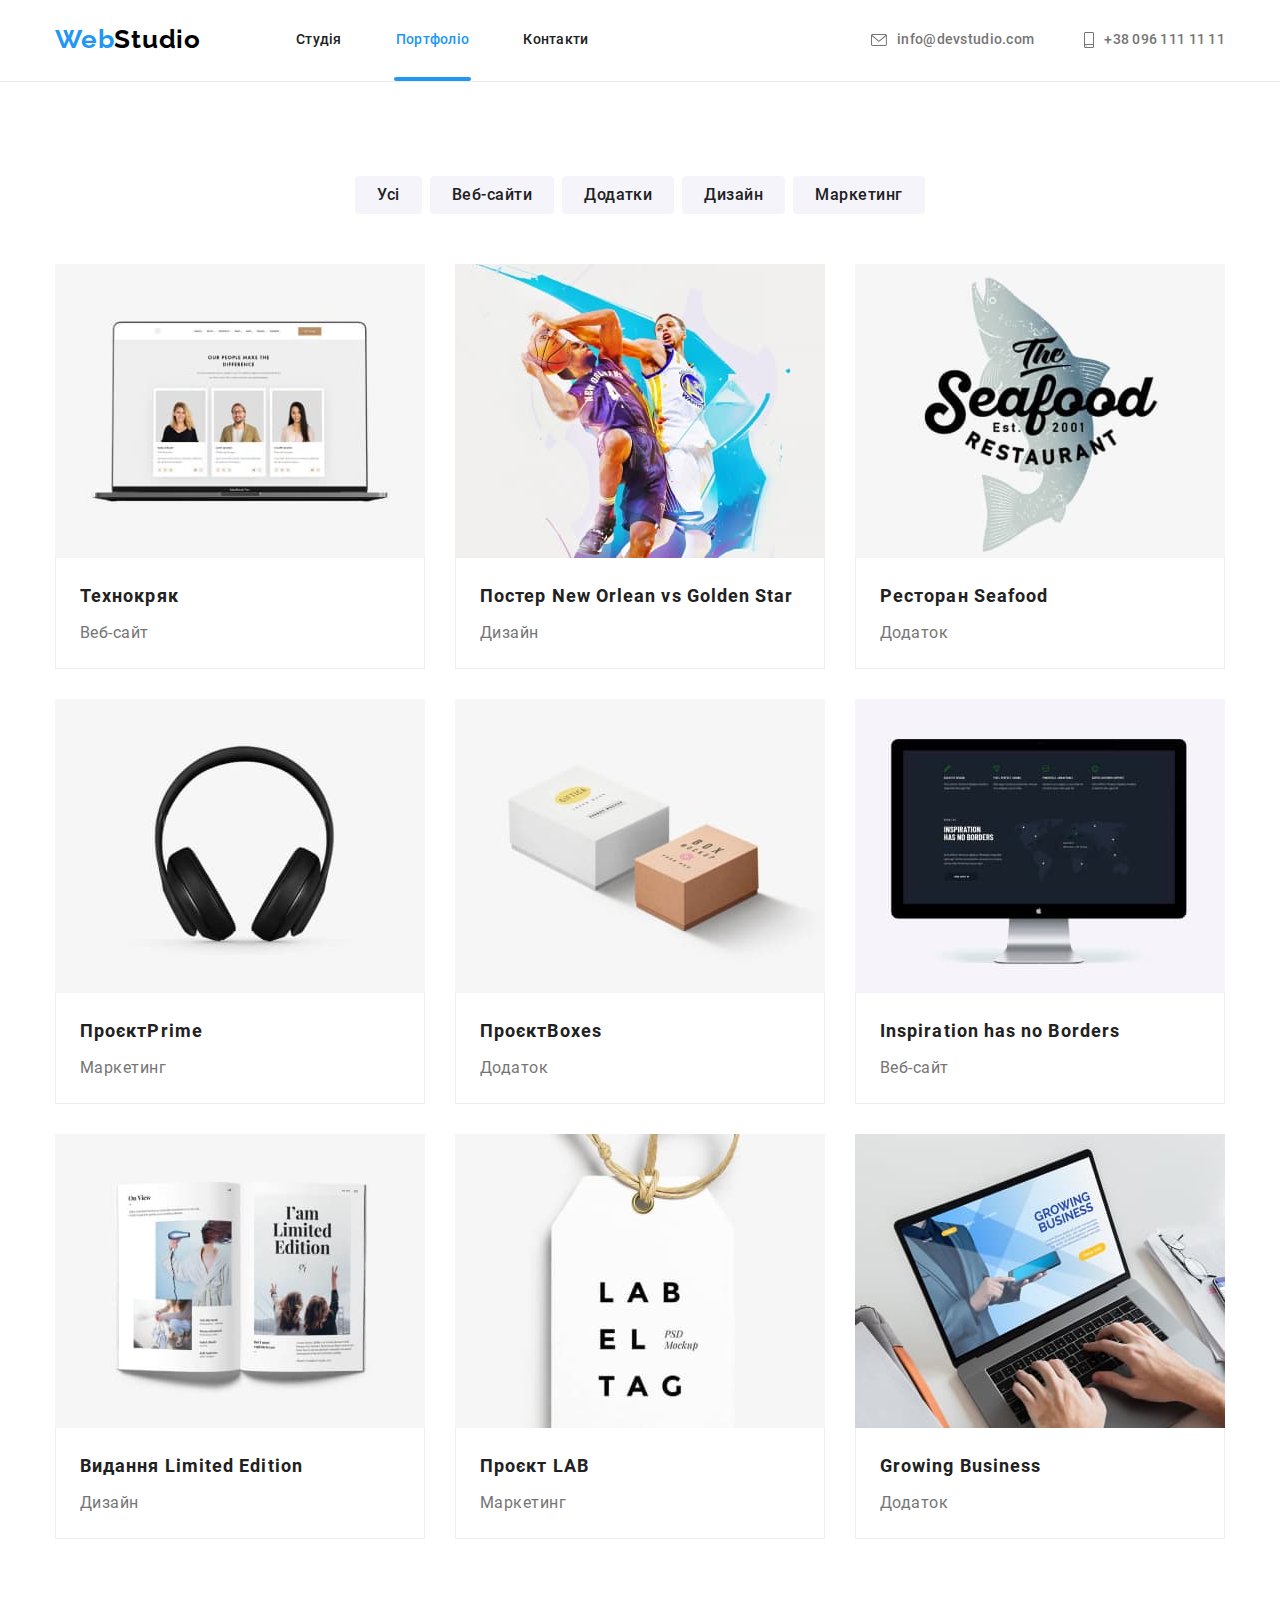
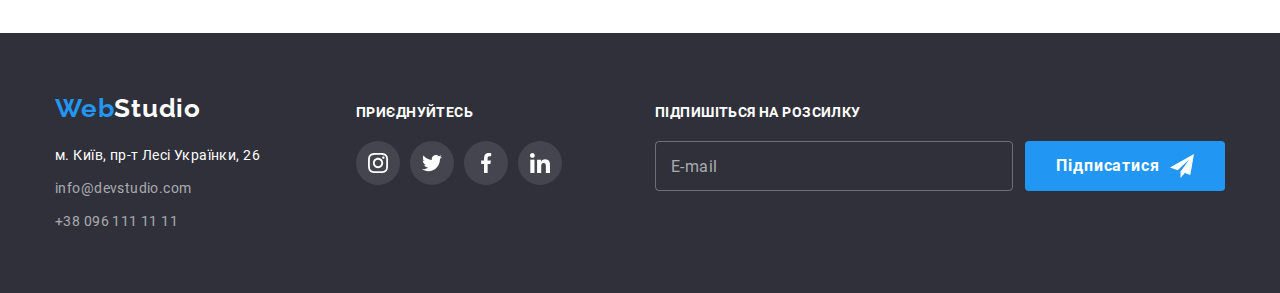
==== commit ab6a185e: "fix small bugs" ====
--- a/portfolio.html
+++ b/portfolio.html
@@ -46,7 +46,7 @@
           </li>
         </ul>
       </div>
-      <nav class="navigation__mobile">
+      <nav class="container navigation__mobile">
         <a href="./index.html" lang="en" class="logo navigation__logo"
           >Web<span class="logo__dark">Studio</span></a
         >
@@ -58,11 +58,21 @@
           data-menu-button
         >
           <svg width="40" height="40" aria-label="mobile-menu-switch">
-            <use class="close-menu" href="./images/symbol-defso.svg#icon-close-menu"></use>
             <use class="open-menu" href="./images/symbol-defso.svg#icon-open-menu"></use>
           </svg>
         </button>
         <div class="mobile__menu" id="menu-container" data-menu>
+          <button
+            type="button"
+            class="navigation__button"
+            aria-expanded="false"
+            aria-controls="menu-container"
+            data-menu-button
+          >
+            <svg width="40" height="40" aria-label="mobile-menu-switch">
+              <use class="close-menu" href="./images/symbol-defso.svg#icon-close-menu"></use>
+            </svg>
+          </button>
           <ul class="mobile__list">
             <li class="mobile__pages">
               <a href="./index.html" class="mobile__link">Студія</a>
@@ -74,54 +84,56 @@
             </li>
             <li class="mobile__pages"><a href="#" class="mobile__link">Контакти</a></li>
           </ul>
-          <ul class="">
-            <li class="mobile__contacts">
-              <a href="tel:+380961111111" class="mobile__link--tel"> +38 096 111 11 11</a>
-            </li>
-            <li class="mobile__contacts">
-              <a href="mailto:info@devstudio.com" lang="en" class="mobile__link--mail">
-                info@devstudio.com</a
-              >
-            </li>
-          </ul>
-          <ul class="mobile__soclist">
-            <li class="mobile__socitem">
-              <a
-                href="https://instagram.com"
-                target="_blank"
-                rel="noopener noreferrer nofollov"
-                class="mobile__soclink"
-                >Instagram</a
-              >
-            </li>
-            <li class="mobile__socitem">
-              <a
-                href="https://twitter.com"
-                target="_blank"
-                rel="noopener noreferrer nofollov"
-                class="mobile__soclink"
-                >Twitter</a
-              >
-            </li>
-            <li class="mobile__socitem">
-              <a
-                href="https://facebook.com"
-                target="_blank"
-                rel="noopener noreferrer nofollov"
-                class="mobile__soclink"
-                >Facebook</a
-              >
-            </li>
-            <li class="mobile__socitem">
-              <a
-                href="https://linkedin.com"
-                target="_blank"
-                rel="noopener noreferrer nofollov"
-                class="mobile__soclink"
-                >LinkedIn</a
-              >
-            </li>
-          </ul>
+          <div class="mobile__wrapper">
+            <ul class="">
+              <li class="mobile__contacts">
+                <a href="tel:+380961111111" class="mobile__link--tel"> +38 096 111 11 11</a>
+              </li>
+              <li class="mobile__contacts">
+                <a href="mailto:info@devstudio.com" lang="en" class="mobile__link--mail">
+                  info@devstudio.com</a
+                >
+              </li>
+            </ul>
+            <ul class="mobile__soclist">
+              <li class="mobile__socitem">
+                <a
+                  href="https://instagram.com"
+                  target="_blank"
+                  rel="noopener noreferrer nofollov"
+                  class="mobile__soclink"
+                  >Instagram</a
+                >
+              </li>
+              <li class="mobile__socitem">
+                <a
+                  href="https://twitter.com"
+                  target="_blank"
+                  rel="noopener noreferrer nofollov"
+                  class="mobile__soclink"
+                  >Twitter</a
+                >
+              </li>
+              <li class="mobile__socitem">
+                <a
+                  href="https://facebook.com"
+                  target="_blank"
+                  rel="noopener noreferrer nofollov"
+                  class="mobile__soclink"
+                  >Facebook</a
+                >
+              </li>
+              <li class="mobile__socitem">
+                <a
+                  href="https://linkedin.com"
+                  target="_blank"
+                  rel="noopener noreferrer nofollov"
+                  class="mobile__soclink"
+                  >LinkedIn</a
+                >
+              </li>
+            </ul>
+          </div>
         </div>
       </nav>
     </header>
@@ -152,11 +164,29 @@
             <li class="examples__item">
               <a href="#" class="examples__link">
                 <div class="examples__wrap">
-                  <img
-                    src="./images/tehnokryak.jpg"
-                    alt="приклад веб-сайту"
-                    class="examples__image"
-                  />
+                  <picture>
+                    <source
+                      srcset="./images/project01.jpg 1x, ./images/project01-2x.jpg 2x"
+                      media="(min-width: 1200px)"
+                      type="image/jpeg"
+                    />
+                    <source
+                      srcset="./images/project01-tablet.jpg 1x, ./images/project01-tablet-2x.jpg 2x"
+                      media="(min-width: 768px)"
+                      type="image/jpeg"
+                    />
+                    <source
+                      srcset="./images/project01-mob.jpg 1x, ./images/project01-mob-2x.jpg 2x"
+                      media="(max-width: 767px)"
+                      type="image/jpeg"
+                    />
+                    <img
+                      src="./images/project01-mob.jpg"
+                      alt="приклад веб-сайту"
+                      width="450"
+                      height="294"
+                    />
+                  </picture>
                   <p class="examples__overlay">
                     Ресурс пропонує комплексні пропозиції з різним рівнем функціоналу та сервісів.
                     Все це дозволить відвідувачу отримати вичерпні відомості про компанію чи
@@ -172,11 +202,29 @@
             <li class="examples__item">
               <a href="#" class="examples__link">
                 <div class="examples__wrap">
-                  <img
-                    src="./images/poster.jpg"
-                    alt="афіша баскетбольного матчу"
-                    class="examples__image"
-                  />
+                  <picture>
+                    <source
+                      srcset="./images/project02.jpg 1x, ./images/project02-2x.jpg 2x"
+                      media="(min-width: 1200px)"
+                      type="image/jpeg"
+                    />
+                    <source
+                      srcset="./images/project02-tablet.jpg 1x, ./images/project02-tablet-2x.jpg 2x"
+                      media="(min-width: 768px)"
+                      type="image/jpeg"
+                    />
+                    <source
+                      srcset="./images/project02-mob.jpg 1x, ./images/project02-mob-2x.jpg 2x"
+                      media="(max-width: 767px)"
+                      type="image/jpeg"
+                    />
+                    <img
+                      src="./images/project02-mob.jpg"
+                      alt="афіша баскетбольного матчу"
+                      width="450"
+                      height="294"
+                    />
+                  </picture>
                   <p class="examples__overlay">
                     Ресурс пропонує комплексні пропозиції з різним рівнем функціоналу та сервісів.
                     Все це дозволить відвідувачу отримати вичерпні відомості про компанію чи
@@ -194,11 +242,29 @@
             <li class="examples__item">
               <a href="#" class="examples__link">
                 <div class="examples__wrap">
-                  <img
-                    src="./images/sea.jpg"
-                    alt="приклад додатку для ресторану"
-                    class="examples__image"
-                  />
+                  <picture>
+                    <source
+                      srcset="./images/project03.jpg 1x, ./images/project03-2x.jpg 2x"
+                      media="(min-width: 1200px)"
+                      type="image/jpeg"
+                    />
+                    <source
+                      srcset="./images/project03-tablet.jpg 1x, ./images/project03-tablet-2x.jpg 2x"
+                      media="(min-width: 768px)"
+                      type="image/jpeg"
+                    />
+                    <source
+                      srcset="./images/project03-mob.jpg 1x, ./images/project03-mob-2x.jpg 2x"
+                      media="(max-width: 767px)"
+                      type="image/jpeg"
+                    />
+                    <img
+                      src="./images/project03-mob.jpg"
+                      alt="приклад додатку для ресторану"
+                      width="450"
+                      height="294"
+                    />
+                  </picture>
                   <p class="examples__overlay">
                     Ресурс пропонує комплексні пропозиції з різним рівнем функціоналу та сервісів.
                     Все це дозволить відвідувачу отримати вичерпні відомості про компанію чи
@@ -214,7 +280,29 @@
             <li class="examples__item">
               <a href="#" class="examples__link">
                 <div class="examples__wrap">
-                  <img src="./images/prime.jpg" alt="аудіо-навушники" class="examples__image" />
+                  <picture>
+                    <source
+                      srcset="./images/project04.jpg 1x, ./images/project04-2x.jpg 2x"
+                      media="(min-width: 1200px)"
+                      type="image/jpeg"
+                    />
+                    <source
+                      srcset="./images/project04-tablet.jpg 1x, ./images/project04-tablet-2x.jpg 2x"
+                      media="(min-width: 768px)"
+                      type="image/jpeg"
+                    />
+                    <source
+                      srcset="./images/project04-mob.jpg 1x, ./images/project04-mob-2x.jpg 2x"
+                      media="(max-width: 767px)"
+                      type="image/jpeg"
+                    />
+                    <img
+                      src="./images/project04-mob.jpg"
+                      alt="приклад веб-сайту для аудіо-студій"
+                      width="450"
+                      height="294"
+                    />
+                  </picture>
                   <p class="examples__overlay">
                     Ресурс пропонує комплексні пропозиції з різним рівнем функціоналу та сервісів.
                     Все це дозволить відвідувачу отримати вичерпні відомості про компанію чи
@@ -230,7 +318,29 @@
             <li class="examples__item">
               <a href="#" class="examples__link">
                 <div class="examples__wrap">
-                  <img src="./images/boxes.jpg" alt="приклад додатку" class="examples__image" />
+                  <picture>
+                    <source
+                      srcset="./images/project05.jpg 1x, ./images/project05-2x.jpg 2x"
+                      media="(min-width: 1200px)"
+                      type="image/jpeg"
+                    />
+                    <source
+                      srcset="./images/project05-tablet.jpg 1x, ./images/project05-tablet-2x.jpg 2x"
+                      media="(min-width: 768px)"
+                      type="image/jpeg"
+                    />
+                    <source
+                      srcset="./images/project05-mob.jpg 1x, ./images/project05-mob-2x.jpg 2x"
+                      media="(max-width: 767px)"
+                      type="image/jpeg"
+                    />
+                    <img
+                      src="./images/project05-mob.jpg"
+                      alt="приклад додатку"
+                      width="450"
+                      height="294"
+                    />
+                  </picture>
                   <p class="examples__overlay">
                     Ресурс пропонує комплексні пропозиції з різним рівнем функціоналу та сервісів.
                     Все це дозволить відвідувачу отримати вичерпні відомості про компанію чи
@@ -246,11 +356,29 @@
             <li class="examples__item">
               <a href="#" class="examples__link">
                 <div class="examples__wrap">
-                  <img
-                    src="./images/inspiration.jpg"
-                    alt="приклад веб-сайту"
-                    class="examples__image"
-                  />
+                  <picture>
+                    <source
+                      srcset="./images/project06.jpg 1x, ./images/project06-2x.jpg 2x"
+                      media="(min-width: 1200px)"
+                      type="image/jpeg"
+                    />
+                    <source
+                      srcset="./images/project06-tablet.jpg 1x, ./images/project06-tablet-2x.jpg 2x"
+                      media="(min-width: 768px)"
+                      type="image/jpeg"
+                    />
+                    <source
+                      srcset="./images/project06-mob.jpg 1x, ./images/project06-mob-2x.jpg 2x"
+                      media="(max-width: 767px)"
+                      type="image/jpeg"
+                    />
+                    <img
+                      src="./images/project06-mob.jpg"
+                      alt="приклад веб-сайту"
+                      width="450"
+                      height="294"
+                    />
+                  </picture>
                   <p class="examples__overlay">
                     Ресурс пропонує комплексні пропозиції з різним рівнем функціоналу та сервісів.
                     Все це дозволить відвідувачу отримати вичерпні відомості про компанію чи
@@ -266,11 +394,29 @@
             <li class="examples__item">
               <a href="#" class="examples__link">
                 <div class="examples__wrap">
-                  <img
-                    src="./images/le.jpg"
-                    alt="приклад дизайна журналу"
-                    class="examples__image"
-                  />
+                  <picture>
+                    <source
+                      srcset="./images/project07.jpg 1x, ./images/project07-2x.jpg 2x"
+                      media="(min-width: 1200px)"
+                      type="image/jpeg"
+                    />
+                    <source
+                      srcset="./images/project07-tablet.jpg 1x, ./images/project07-tablet-2x.jpg 2x"
+                      media="(min-width: 768px)"
+                      type="image/jpeg"
+                    />
+                    <source
+                      srcset="./images/project07-mob.jpg 1x, ./images/project07-mob-2x.jpg 2x"
+                      media="(max-width: 767px)"
+                      type="image/jpeg"
+                    />
+                    <img
+                      src="./images/project07-mob.jpg"
+                      alt="приклад дизайну журнала"
+                      width="450"
+                      height="294"
+                    />
+                  </picture>
                   <p class="examples__overlay">
                     Ресурс пропонує комплексні пропозиції з різним рівнем функціоналу та сервісів.
                     Все це дозволить відвідувачу отримати вичерпні відомості про компанію чи
@@ -286,7 +432,29 @@
             <li class="examples__item">
               <a href="#" class="examples__link">
                 <div class="examples__wrap">
-                  <img src="./images/lab.jpg" alt="лейба етикетка" class="examples__image" />
+                  <picture>
+                    <source
+                      srcset="./images/project08.jpg 1x, ./images/project08-2x.jpg 2x"
+                      media="(min-width: 1200px)"
+                      type="image/jpeg"
+                    />
+                    <source
+                      srcset="./images/project08-tablet.jpg 1x, ./images/project08-tablet-2x.jpg 2x"
+                      media="(min-width: 768px)"
+                      type="image/jpeg"
+                    />
+                    <source
+                      srcset="./images/project08-mob.jpg 1x, ./images/project08-mob-2x.jpg 2x"
+                      media="(max-width: 767px)"
+                      type="image/jpeg"
+                    />
+                    <img
+                      src="./images/project08-mob.jpg"
+                      alt="лейба етикетка"
+                      width="450"
+                      height="294"
+                    />
+                  </picture>
                   <p class="examples__overlay">
                     Ресурс пропонує комплексні пропозиції з різним рівнем функціоналу та сервісів.
                     Все це дозволить відвідувачу отримати вичерпні відомості про компанію чи
@@ -302,11 +470,29 @@
             <li class="examples__item">
               <a href="#" class="examples__link">
                 <div class="examples__wrap">
-                  <img
-                    src="./images/growing.jpg"
-                    alt="приклад додатку для бізнесу"
-                    class="examples__image"
-                  />
+                  <picture>
+                    <source
+                      srcset="./images/project09.jpg 1x, ./images/project09-2x.jpg 2x"
+                      media="(min-width: 1200px)"
+                      type="image/jpeg"
+                    />
+                    <source
+                      srcset="./images/project09-tablet.jpg 1x, ./images/project09-tablet-2x.jpg 2x"
+                      media="(min-width: 768px)"
+                      type="image/jpeg"
+                    />
+                    <source
+                      srcset="./images/project09-mob.jpg 1x, ./images/project09-mob-2x.jpg 2x"
+                      media="(max-width: 767px)"
+                      type="image/jpeg"
+                    />
+                    <img
+                      src="./images/project09-mob.jpg"
+                      alt="приклад додатку для бізнесу"
+                      width="450"
+                      height="294"
+                    />
+                  </picture>
                   <p class="examples__overlay">
                     Ресурс пропонує комплексні пропозиції з різним рівнем функціоналу та сервісів.
                     Все це дозволить відвідувачу отримати вичерпні відомості про компанію чи
--- a/css/main.min.css
+++ b/css/main.min.css
@@ -1 +1 @@
-/*! modern-normalize v1.1.0 | MIT License | https://github.com/sindresorhus/modern-normalize */*,::before,::after{-webkit-box-sizing:border-box;box-sizing:border-box}html{line-height:1.15;-webkit-text-size-adjust:100%;-moz-tab-size:4;-o-tab-size:4;tab-size:4}body{margin:0;font-family:system-ui,-apple-system,"Segoe UI",Roboto,Helvetica,Arial,sans-serif,"Apple Color Emoji","Segoe UI Emoji"}hr{height:0;color:inherit}abbr[title]{-webkit-text-decoration:underline dotted;text-decoration:underline dotted}b,strong{font-weight:bolder}code,kbd,samp,pre{font-family:ui-monospace,SFMono-Regular,Consolas,"Liberation Mono",Menlo,monospace;font-size:1em}small{font-size:80%}sub,sup{font-size:75%;line-height:0;position:relative;vertical-align:baseline}sub{bottom:-0.25em}sup{top:-0.5em}table{text-indent:0;border-color:inherit}button,input,optgroup,select,textarea{font-family:inherit;font-size:100%;line-height:1.15;margin:0}button,select{text-transform:none}button,[type=button],[type=reset],[type=submit]{-webkit-appearance:button}::-moz-focus-inner{border-style:none;padding:0}:-moz-focusring{outline:1px dotted ButtonText}:-moz-ui-invalid{box-shadow:none}legend{padding:0}progress{vertical-align:baseline}::-webkit-inner-spin-button,::-webkit-outer-spin-button{height:auto}[type=search]{-webkit-appearance:textfield;outline-offset:-2px}::-webkit-search-decoration{-webkit-appearance:none}::-webkit-file-upload-button{-webkit-appearance:button;font:inherit}summary{display:list-item}h1,h2,h3,p,ul{margin:0;padding-left:0}ul{list-style:none}body{font-family:"Roboto",sans-serif;color:var(--primary-color)}.section__title{font-size:28px;line-height:1.17;text-align:center;letter-spacing:.03em}@media screen and (min-width: 1200px){.section__title{font-size:36px}}.section__title--with-margin-bottom{margin-bottom:30px}@media screen and (min-width: 1200px){.section__title--with-margin-bottom{margin-bottom:50px}}img{display:block;max-width:100%;width:100%;height:auto}.none{display:none}:root{--accent-color: #2196f3;--hover-color: #188ce8;--normal-color: #ffffff;--primary-color: #212121;--minor-color: #757575;--secondary-color: #f5f4fa;--color-deco: #afb1b8;--transition-timing: 250ms cubic-bezier(0.4, 0, 0.2, 1)}.examples__link,.address__mail-and-tel,.address__map,.customers__link,.social__link,.mobile__soclink,.mobile__link--mail,.mobile__link--tel,.mobile__link,.contacts__link,.pages__link{text-decoration:none;color:currentColor;font-size:14px;-webkit-transition:color var(--transition-timing),background-color var(--transition-timing),border-color var(--transition-timing),fill var(--transition-timing),-webkit-box-shadow var(--transition-timing);transition:color var(--transition-timing),background-color var(--transition-timing),border-color var(--transition-timing),fill var(--transition-timing),-webkit-box-shadow var(--transition-timing);transition:color var(--transition-timing),background-color var(--transition-timing),border-color var(--transition-timing),box-shadow var(--transition-timing),fill var(--transition-timing);transition:color var(--transition-timing),background-color var(--transition-timing),border-color var(--transition-timing),box-shadow var(--transition-timing),fill var(--transition-timing),-webkit-box-shadow var(--transition-timing)}.examples__link:hover,.address__mail-and-tel:hover,.address__map:hover,.customers__link:hover,.social__link:hover,.mobile__soclink:hover,.mobile__link--mail:hover,.mobile__link--tel:hover,.mobile__link:hover,.contacts__link:hover,.pages__link:hover,.examples__link:focus,.address__mail-and-tel:focus,.address__map:focus,.customers__link:focus,.social__link:focus,.mobile__soclink:focus,.mobile__link--mail:focus,.mobile__link--tel:focus,.mobile__link:focus,.contacts__link:focus,.pages__link:focus{color:var(--accent-color);fill:var(--accent-color)}.section__title--hidden,.check__input{position:absolute;white-space:nowrap;width:1px;height:1px;overflow:hidden;border:0;padding:0;clip:rect(0 0 0 0);-webkit-clip-path:inset(50%);clip-path:inset(50%);margin:-1px}@media screen and (max-width: 1199px){.section--only-on-desctop{position:absolute;white-space:nowrap;width:1px;height:1px;overflow:hidden;border:0;padding:0;clip:rect(0 0 0 0);-webkit-clip-path:inset(50%);clip-path:inset(50%);margin:-1px}}@media screen and (max-width: 767px){.header__container{position:absolute;white-space:nowrap;width:1px;height:1px;overflow:hidden;border:0;padding:0;clip:rect(0 0 0 0);-webkit-clip-path:inset(50%);clip-path:inset(50%);margin:-1px}}@media screen and (min-width: 768px){.navigation__mobile{position:absolute;white-space:nowrap;width:1px;height:1px;overflow:hidden;border:0;padding:0;clip:rect(0 0 0 0);-webkit-clip-path:inset(50%);clip-path:inset(50%);margin:-1px}}@font-face{font-family:"Raleway";font-style:normal;font-weight:400;src:url("../fonts/raleway-v28-latin-regular.eot");src:local(""),url("../fonts/raleway-v28-latin-regular.eot?#iefix") format("embedded-opentype"),url("../fonts/raleway-v28-latin-regular.woff2") format("woff2"),url("../fonts/raleway-v28-latin-regular.woff") format("woff"),url("../fonts/raleway-v28-latin-regular.ttf") format("truetype"),url("../fonts/raleway-v28-latin-regular.svg#Raleway") format("svg")}@font-face{font-family:"Raleway";font-style:normal;font-weight:700;src:url("../fonts/raleway-v28-latin-700.eot");src:local(""),url("../fonts/raleway-v28-latin-700.eot?#iefix") format("embedded-opentype"),url("../fonts/raleway-v28-latin-700.woff2") format("woff2"),url("../fonts/raleway-v28-latin-700.woff") format("woff"),url("../fonts/raleway-v28-latin-700.ttf") format("truetype"),url("../fonts/raleway-v28-latin-700.svg#Raleway") format("svg")}@font-face{font-family:"Roboto";font-style:normal;font-weight:400;src:url("../fonts/roboto-v30-latin_cyrillic-regular.eot");src:local(""),url("../fonts/roboto-v30-latin_cyrillic-regular.eot?#iefix") format("embedded-opentype"),url("../fonts/roboto-v30-latin_cyrillic-regular.woff2") format("woff2"),url("../fonts/roboto-v30-latin_cyrillic-regular.woff") format("woff"),url("../fonts/roboto-v30-latin_cyrillic-regular.ttf") format("truetype"),url("../fonts/roboto-v30-latin_cyrillic-regular.svg#Roboto") format("svg")}@font-face{font-family:"Roboto";font-style:normal;font-weight:500;src:url("../fonts/roboto-v30-latin_cyrillic-500.eot");src:local(""),url("../fonts/roboto-v30-latin_cyrillic-500.eot?#iefix") format("embedded-opentype"),url("../fonts/roboto-v30-latin_cyrillic-500.woff2") format("woff2"),url("../fonts/roboto-v30-latin_cyrillic-500.woff") format("woff"),url("../fonts/roboto-v30-latin_cyrillic-500.ttf") format("truetype"),url("../fonts/roboto-v30-latin_cyrillic-500.svg#Roboto") format("svg")}@font-face{font-family:"Roboto";font-style:normal;font-weight:700;src:url("../fonts/roboto-v30-latin_cyrillic-700.eot");src:local(""),url("../fonts/roboto-v30-latin_cyrillic-700.eot?#iefix") format("embedded-opentype"),url("../fonts/roboto-v30-latin_cyrillic-700.woff2") format("woff2"),url("../fonts/roboto-v30-latin_cyrillic-700.woff") format("woff"),url("../fonts/roboto-v30-latin_cyrillic-700.ttf") format("truetype"),url("../fonts/roboto-v30-latin_cyrillic-700.svg#Roboto") format("svg")}@font-face{font-family:"Roboto";font-style:normal;font-weight:900;src:url("../fonts/roboto-v30-latin_cyrillic-900.eot");src:local(""),url("../fonts/roboto-v30-latin_cyrillic-900.eot?#iefix") format("embedded-opentype"),url("../fonts/roboto-v30-latin_cyrillic-900.woff2") format("woff2"),url("../fonts/roboto-v30-latin_cyrillic-900.woff") format("woff"),url("../fonts/roboto-v30-latin_cyrillic-900.ttf") format("truetype"),url("../fonts/roboto-v30-latin_cyrillic-900.svg#Roboto") format("svg")}.container{width:100%;padding:0px 15px;margin:0 auto}@media screen and (min-width: 480px){.container{width:480px}}@media screen and (min-width: 768px){.container{width:768px}}@media screen and (min-width: 1200px){.container{width:1200px}}.section{padding-top:60px;padding-bottom:60px}@media screen and (min-width: 1200px){.section{padding-top:94px;padding-bottom:94px}}.section--no-padding-top{padding-top:0}.section--another-background{background-color:var(--secondary-color)}.button{font-weight:700;font-size:16px;font-family:inherit;border:none;cursor:pointer;padding:0;border-radius:4px;-webkit-transition:color var(--transition-timing),background-color var(--transition-timing),border-color var(--transition-timing),-webkit-box-shadow var(--transition-timing);transition:color var(--transition-timing),background-color var(--transition-timing),border-color var(--transition-timing),-webkit-box-shadow var(--transition-timing);transition:color var(--transition-timing),background-color var(--transition-timing),border-color var(--transition-timing),box-shadow var(--transition-timing);transition:color var(--transition-timing),background-color var(--transition-timing),border-color var(--transition-timing),box-shadow var(--transition-timing),-webkit-box-shadow var(--transition-timing)}.button:hover,.button:focus{background-color:var(--hover-color);-webkit-box-shadow:0px 4px 4px rgba(0,0,0,.15);box-shadow:0px 4px 4px rgba(0,0,0,.15)}.logo{font-weight:700;font-size:24px;line-height:1.17;letter-spacing:.03em;font-family:"Raleway";color:var(--accent-color);text-decoration:none}@media screen and (min-width: 1200px){.logo{font-size:26px}}.logo__dark{color:#000}.logo__light{color:var(--normal-color)}.navigation__logo{padding:16px 0px}@media screen and (min-width: 768px){.navigation__logo{padding-top:24px;margin-right:87px}}@media screen and (min-width: 1200px){.navigation__logo{margin-right:93px}}.header{border-bottom:1px solid #ececec}@media screen and (min-width: 768px){.header__container{display:-webkit-box;display:-ms-flexbox;display:flex;-webkit-box-pack:justify;-ms-flex-pack:justify;justify-content:space-between}}.navigation{display:-webkit-box;display:-ms-flexbox;display:flex;-webkit-box-pack:justify;-ms-flex-pack:justify;justify-content:space-between;-webkit-box-align:center;-ms-flex-align:center;align-items:center}@media screen and (min-width: 768px){.navigation{-webkit-box-pack:start;-ms-flex-pack:start;justify-content:flex-start;-webkit-box-align:stretch;-ms-flex-align:stretch;align-items:stretch}}.pages{display:-webkit-box;display:-ms-flexbox;display:flex}.pages__item:not(:last-child){margin-right:50px}.pages__link{font-weight:500;font-size:40px;line-height:1.18;letter-spacing:.02em;text-align:center;color:inherit}@media screen and (min-width: 768px){.pages__link{font-weight:500;font-size:14px;line-height:1.14;letter-spacing:.02em;position:relative;display:block;padding:32px 2px 32px 2px}}.pages__link--current{color:var(--accent-color)}@media screen and (min-width: 768px){.pages__link--current::after{content:"";display:block;width:100%;height:4px;border-radius:2px;background-color:currentColor;position:absolute;left:0;bottom:-1px}}.pages__link:not(.pages__link--current)::after{content:"";display:block;width:100%;height:4px;border-radius:2px;background-color:var(--accent-color);position:absolute;left:0;bottom:-1px;-webkit-transform:scaleX(0);transform:scaleX(0);-webkit-transition:-webkit-transform var(--transition-timing);transition:-webkit-transform var(--transition-timing);transition:transform var(--transition-timing);transition:transform var(--transition-timing), -webkit-transform var(--transition-timing)}.pages__link:hover::after{-webkit-transform:scaleX(1);transform:scaleX(1)}.contacts{display:-webkit-box;display:-ms-flexbox;display:flex;-webkit-box-orient:vertical;-webkit-box-direction:normal;-ms-flex-direction:column;flex-direction:column;-webkit-box-pack:center;-ms-flex-pack:center;justify-content:center}@media screen and (min-width: 1200px){.contacts{-webkit-box-orient:horizontal;-webkit-box-direction:normal;-ms-flex-direction:row;flex-direction:row}}@media screen and (min-width: 1200px){.contacts__item:not(:last-child){margin-right:50px}}.contacts__link{font-weight:500;line-height:1.14;letter-spacing:.02em;display:-webkit-box;display:-ms-flexbox;display:flex;-webkit-box-align:center;-ms-flex-align:center;align-items:center;font-style:normal;color:var(--minor-color);padding:5px 0px}@media screen and (min-width: 1200px){.contacts__link{padding:32px 0px}}.contacts__icon{margin-right:10px;fill:currentColor;-webkit-transition:fill var(--transition-timing);transition:fill var(--transition-timing)}.navigation__mobile{position:relative;display:-webkit-box;display:-ms-flexbox;display:flex;-webkit-box-pack:justify;-ms-flex-pack:justify;justify-content:space-between;-webkit-box-align:center;-ms-flex-align:center;align-items:center;padding:0px 15px;z-index:1}.navigation__button{z-index:1;background-color:rgba(0,0,0,0);border:none;padding:0;display:-webkit-inline-box;display:-ms-inline-flexbox;display:inline-flex}.navigation__button .close-menu{display:none}.navigation__button.is-open .close-menu{display:block}.navigation__button.is-open .open-menu{display:none}.navigation__button:hover,.navigation__button:focus{fill:var(--accent-color)}.mobile__menu{display:none;background-color:var(--normal-color);position:absolute;top:0;left:0;width:100%;padding:32px 0px 32px 20px}@media screen and (min-width: 480px){.mobile__menu{padding:48px 0px 48px 40px}}.mobile__menu.is-open{display:block}.mobile__list{margin-bottom:204px}@media screen and (min-width: 480px){.mobile__list{margin-bottom:306px}}.mobile__pages:not(:last-child){margin-bottom:21px}@media screen and (min-width: 480px){.mobile__pages:not(:last-child){margin-bottom:32px}}.mobile__link{font-weight:500;font-size:40px;line-height:1.2;letter-spacing:.02em;color:inherit}.mobile__link--current{color:var(--accent-color)}.mobile__contacts:not(:last-child){margin-bottom:21px}@media screen and (min-width: 480px){.mobile__contacts:not(:last-child){margin-bottom:32px}}.mobile__link--tel{font-weight:500;font-size:24px;line-height:1.2;letter-spacing:.02em;color:var(--accent-color)}@media screen and (min-width: 480px){.mobile__link--tel{font-size:34px}}.mobile__link--mail{font-weight:500;font-size:16px;line-height:1.17;letter-spacing:.02em;color:var(--minor-color)}@media screen and (min-width: 480px){.mobile__link--mail{font-size:24px}}.mobile__soclist{margin-top:43px;display:-webkit-box;display:-ms-flexbox;display:flex;gap:5px}@media screen and (min-width: 480px){.mobile__soclist{margin-top:64px;gap:10px}}.mobile__socitem:not(:last-child){border-right:1px solid var(--minor-color);padding-right:5px}@media screen and (min-width: 480px){.mobile__socitem:not(:last-child){padding-right:10px}}.mobile__soclink{font-weight:500;font-size:14px;line-height:1.2;letter-spacing:.02em;color:var(--accent-color)}@media screen and (min-width: 480px){.mobile__soclink{font-size:18px}}.hero{width:320px;margin:auto;background:-webkit-gradient(linear, left top, left bottom, from(rgba(47, 48, 58, 0.4)), to(rgba(47, 48, 58, 0.4))),url(../images/heroback.jpg),#2f303a;background:linear-gradient(rgba(47, 48, 58, 0.4), rgba(47, 48, 58, 0.4)),url(../images/heroback.jpg),#2f303a;background-repeat:no-repeat;background-position:center;text-align:center;padding:118px 0px}@media screen and (min-width: 480px){.hero{width:480px}}@media screen and (min-width: 768px){.hero{width:768px}}@media screen and (min-width: 1200px){.hero{width:100%;padding:200px 0px}}.hero__title{max-width:290px;font-weight:900;font-size:26px;line-height:1.62;letter-spacing:.06em;margin:0 auto;margin-bottom:30px;text-transform:uppercase;color:var(--normal-color)}@media screen and (min-width: 480px){.hero__title{max-width:360px}}@media screen and (min-width: 1200px){.hero__title{max-width:696px;font-weight:900;font-size:44px;line-height:1.36;letter-spacing:.06em}}.hero__button{line-height:1.88;letter-spacing:.06em;color:var(--normal-color);background-color:var(--accent-color);padding:10px 32px 10px 32px;min-width:200px}@media screen and (min-width: 1200px){.hero__button{min-width:216px}}.benefits{display:-webkit-box;display:-ms-flexbox;display:flex;-webkit-box-orient:vertical;-webkit-box-direction:normal;-ms-flex-direction:column;flex-direction:column;gap:30px}@media screen and (min-width: 768px){.benefits{-webkit-box-orient:horizontal;-webkit-box-direction:normal;-ms-flex-direction:row;flex-direction:row;-ms-flex-wrap:wrap;flex-wrap:wrap}}@media screen and (min-width: 1200px){.benefits{-webkit-column-gap:30px;-moz-column-gap:30px;column-gap:30px}}.benefits__item{width:100%}@media screen and (min-width: 768px){.benefits__item{-ms-flex-preferred-size:calc((100% - 30px)/2);flex-basis:calc((100% - 30px)/2)}}@media screen and (min-width: 1200px){.benefits__item{-ms-flex-preferred-size:calc((100% - 90px)/4);flex-basis:calc((100% - 90px)/4)}}.benefits__icon-wrapper{display:-webkit-box;display:-ms-flexbox;display:flex;-webkit-box-pack:center;-ms-flex-pack:center;justify-content:center;-webkit-box-align:center;-ms-flex-align:center;align-items:center;background-color:var(--secondary-color);margin-bottom:30px;width:100%;height:120px;border-radius:4px}.benefits__title{font-size:14px;line-height:1.14;letter-spacing:.03em;margin-bottom:10px;text-transform:uppercase;text-align:center}@media screen and (min-width: 768px){.benefits__title{text-align:left}}.benefits__title__text{font-size:14px;line-height:1.71;letter-spacing:.03em;color:var(--minor-color)}.what-we-do{display:-webkit-box;display:-ms-flexbox;display:flex;-webkit-column-gap:30px;-moz-column-gap:30px;column-gap:30px}.what-we-do__item{-ms-flex-preferred-size:calc((100% - 60px)/3);flex-basis:calc((100% - 60px)/3);position:relative}.what-we-do__wrapper{display:-webkit-box;display:-ms-flexbox;display:flex;-webkit-box-pack:center;-ms-flex-pack:center;justify-content:center;-webkit-box-align:center;-ms-flex-align:center;align-items:center;width:100%;height:70px;background-color:rgba(47,48,58,.8);position:absolute;bottom:0;left:0}.what-we-do__title{font-weight:700;font-size:14px;line-height:1.14;letter-spacing:.03em;text-transform:uppercase;color:var(--normal-color)}.team{text-align:center;display:-webkit-box;display:-ms-flexbox;display:flex;-webkit-box-orient:vertical;-webkit-box-direction:normal;-ms-flex-direction:column;flex-direction:column;gap:30px}@media screen and (min-width: 768px){.team{-webkit-box-orient:horizontal;-webkit-box-direction:normal;-ms-flex-direction:row;flex-direction:row;-ms-flex-wrap:wrap;flex-wrap:wrap}}@media screen and (min-width: 1200px){.team{-webkit-box-orient:horizontal;-webkit-box-direction:normal;-ms-flex-direction:row;flex-direction:row}}.team__item{width:100%;background-color:var(--normal-color);-webkit-box-shadow:0px 1px 3px rgba(0,0,0,.12),0px 1px 1px rgba(0,0,0,.14),0px 2px 1px rgba(0,0,0,.2);box-shadow:0px 1px 3px rgba(0,0,0,.12),0px 1px 1px rgba(0,0,0,.14),0px 2px 1px rgba(0,0,0,.2);border-radius:0px 0px 4px 4px}@media screen and (min-width: 768px){.team__item{-ms-flex-preferred-size:calc((100% - 30px)/2);flex-basis:calc((100% - 30px)/2)}}@media screen and (min-width: 1200px){.team__item{-ms-flex-preferred-size:calc((100% - 90px)/4);flex-basis:calc((100% - 90px)/4)}}.team__wrapper{padding:30px 0px 24px 0px}@media screen and (min-width: 1200px){.team__wrapper{padding:30px 0px}}.team__title{font-weight:500;font-size:16px;line-height:1.19;letter-spacing:.03em;margin-bottom:10px}.team__text{font-size:16px;line-height:1.19;letter-spacing:.03em;margin-bottom:16px;color:var(--minor-color)}.social{display:-webkit-box;display:-ms-flexbox;display:flex;-webkit-box-pack:center;-ms-flex-pack:center;justify-content:center;gap:10px}.social__link{display:-webkit-box;display:-ms-flexbox;display:flex;-webkit-box-pack:center;-ms-flex-pack:center;justify-content:center;-webkit-box-align:center;-ms-flex-align:center;align-items:center;width:44px;height:44px;border-radius:50px;fill:var(--color-deco)}.social__link:hover,.social__link:focus{fill:var(--normal-color);background-color:currentColor}.customers{display:-webkit-box;display:-ms-flexbox;display:flex;-webkit-box-orient:horizontal;-webkit-box-direction:normal;-ms-flex-direction:row;flex-direction:row;-ms-flex-wrap:wrap;flex-wrap:wrap;gap:30px}@media screen and (min-width: 1200px){.customers{-webkit-box-pack:center;-ms-flex-pack:center;justify-content:center}}.customers__item{-ms-flex-preferred-size:calc((100% - 30px)/2);flex-basis:calc((100% - 30px)/2);height:92px}@media screen and (min-width: 768px){.customers__item{-ms-flex-preferred-size:calc((100% - 60px)/3);flex-basis:calc((100% - 60px)/3)}}@media screen and (min-width: 1200px){.customers__item{-ms-flex-preferred-size:calc((100% - 150px)/6);flex-basis:calc((100% - 150px)/6)}}.customers__link{display:-webkit-box;display:-ms-flexbox;display:flex;-webkit-box-pack:center;-ms-flex-pack:center;justify-content:center;-webkit-box-align:center;-ms-flex-align:center;align-items:center;fill:var(--color-deco);width:100%;height:100%;border:1px solid var(--color-deco);border-radius:4px}.customers__link:hover,.customers__link:focus{border-color:var(--accent-color)}.footer{background-color:#2f303a;padding-top:60px;padding-bottom:60px}.footer__container{display:-webkit-box;display:-ms-flexbox;display:flex;-webkit-box-orient:vertical;-webkit-box-direction:normal;-ms-flex-direction:column;flex-direction:column;text-align:center;gap:60px}@media screen and (min-width: 768px){.footer__container{-webkit-box-orient:horizontal;-webkit-box-direction:normal;-ms-flex-direction:row;flex-direction:row;-ms-flex-wrap:wrap;flex-wrap:wrap;-webkit-box-pack:center;-ms-flex-pack:center;justify-content:center;-webkit-box-align:baseline;-ms-flex-align:baseline;align-items:baseline;-webkit-column-gap:165px;-moz-column-gap:165px;column-gap:165px}}@media screen and (min-width: 1200px){.footer__container{-ms-flex-wrap:nowrap;flex-wrap:nowrap;text-align:left;gap:0}}@media screen and (min-width: 1200px){.left-footer{margin-right:70px;-webkit-box-flex:1;-ms-flex-positive:1;flex-grow:1}}.address{margin-top:20px}.address__item:nth-child(n+2){margin-top:8px}@media screen and (min-width: 1200px){.address__item:nth-child(n+2){margin-top:9px}}.address__map{line-height:1.71;letter-spacing:.03em;font-style:normal;color:var(--normal-color)}.address__mail-and-tel{line-height:1.71;letter-spacing:.03em;font-style:normal;color:rgba(255,255,255,.6)}@media screen and (min-width: 1200px){.call{margin-right:93px}}.call__title{font-weight:700;font-size:14px;line-height:1.14;letter-spacing:.03em;text-transform:uppercase;color:var(--normal-color);margin-bottom:20px}.social__item .social__link{display:-webkit-box;display:-ms-flexbox;display:flex;-webkit-box-pack:center;-ms-flex-pack:center;justify-content:center;-webkit-box-align:center;-ms-flex-align:center;align-items:center;width:44px;height:44px;border-radius:50px;fill:var(--normal-color);background-color:rgba(255,255,255,.1)}.social__item .social__link:hover,.social__item .social__link:focus{background-color:currentColor}@media screen and (min-width: 1200px){.subscription{display:-webkit-box;display:-ms-flexbox;display:flex;gap:12px}}.subscription__input{min-width:290px;font-weight:400;font-size:16px;line-height:1.25;letter-spacing:.03em;height:50px;padding:15px 0px 15px 15px;background-color:rgba(0,0,0,0);border:1px solid rgba(255,255,255,.3);border-radius:4px;outline:none;color:var(--normal-color);-webkit-transition:border-color var(--transition-timing);transition:border-color var(--transition-timing)}@media screen and (min-width: 480px){.subscription__input{min-width:450px}}@media screen and (min-width: 1200px){.subscription__input{min-width:358px}}.subscription__input:focus{border-color:var(--normal-color);-webkit-box-shadow:0px 4px 4px rgba(0,0,0,.15);box-shadow:0px 4px 4px rgba(0,0,0,.15)}.subscription__input:hover{border-color:var(--accent-color)}.subscription__input::-webkit-input-placeholder{font-weight:400;font-size:16px;line-height:1.25;letter-spacing:.03em;color:rgba(255,255,255,.6)}.subscription__input::-moz-placeholder{font-weight:400;font-size:16px;line-height:1.25;letter-spacing:.03em;color:rgba(255,255,255,.6)}.subscription__input:-ms-input-placeholder{font-weight:400;font-size:16px;line-height:1.25;letter-spacing:.03em;color:rgba(255,255,255,.6)}.subscription__input::-ms-input-placeholder{font-weight:400;font-size:16px;line-height:1.25;letter-spacing:.03em;color:rgba(255,255,255,.6)}.subscription__input::placeholder{font-weight:400;font-size:16px;line-height:1.25;letter-spacing:.03em;color:rgba(255,255,255,.6)}.subscription__button{line-height:1.88;letter-spacing:.06em;display:-webkit-box;display:-ms-flexbox;display:flex;-webkit-box-pack:center;-ms-flex-pack:center;justify-content:center;-webkit-box-align:center;-ms-flex-align:center;align-items:center;gap:10px;color:var(--normal-color);background-color:var(--accent-color);min-width:200px;margin:20px auto 0px;padding:10px 0px}@media screen and (min-width: 1200px){.subscription__button{margin:0}}.filters{display:-webkit-box;display:-ms-flexbox;display:flex;-ms-flex-wrap:wrap;flex-wrap:wrap;row-gap:15px;-webkit-column-gap:8px;-moz-column-gap:8px;column-gap:8px}@media screen and (max-width: 767px){.filters{max-width:326px}}@media screen and (min-width: 768px){.filters{-webkit-box-pack:center;-ms-flex-pack:center;justify-content:center}}.filters__button{font-weight:500;line-height:1.63;letter-spacing:.03em;color:inherit;background-color:var(--secondary-color);border-radius:4px;padding:6px 22px 6px 22px}@media screen and (max-width: 767px){.filters__button--current{color:var(--normal-color);background-color:var(--accent-color);-webkit-box-shadow:0px 3px 1px rgba(0,0,0,.1),0px 1px 2px rgba(0,0,0,.08),0px 2px 2px rgba(0,0,0,.12);box-shadow:0px 3px 1px rgba(0,0,0,.1),0px 1px 2px rgba(0,0,0,.08),0px 2px 2px rgba(0,0,0,.12)}}.filters__button:hover,.filters__button:focus{color:var(--normal-color);background-color:var(--accent-color);-webkit-box-shadow:0px 3px 1px rgba(0,0,0,.1),0px 1px 2px rgba(0,0,0,.08),0px 2px 2px rgba(0,0,0,.12);box-shadow:0px 3px 1px rgba(0,0,0,.1),0px 1px 2px rgba(0,0,0,.08),0px 2px 2px rgba(0,0,0,.12)}.examples{display:-webkit-box;display:-ms-flexbox;display:flex;-webkit-box-orient:vertical;-webkit-box-direction:normal;-ms-flex-direction:column;flex-direction:column;gap:30px;margin-top:40px}@media screen and (min-width: 768px){.examples{-webkit-box-orient:horizontal;-webkit-box-direction:normal;-ms-flex-direction:row;flex-direction:row;-ms-flex-wrap:wrap;flex-wrap:wrap;margin-top:30px}}@media screen and (min-width: 1200px){.examples{margin-top:50px}}.examples__item{width:100%;background-color:var(--normal-color)}@media screen and (min-width: 768px){.examples__item{-ms-flex-preferred-size:calc((100% - 30px)/2);flex-basis:calc((100% - 30px)/2)}}@media screen and (min-width: 1200px){.examples__item{-ms-flex-preferred-size:calc((100% - 60px)/3);flex-basis:calc((100% - 60px)/3)}}.examples__link{display:-webkit-box;display:-ms-flexbox;display:flex;-webkit-box-orient:vertical;-webkit-box-direction:normal;-ms-flex-direction:column;flex-direction:column;height:100%}.examples__link:hover,.examples__link:focus{color:inherit;-webkit-box-shadow:0px 1px 1px rgba(0,0,0,.12),0px 4px 4px rgba(0,0,0,.06),1px 4px 6px rgba(0,0,0,.16);box-shadow:0px 1px 1px rgba(0,0,0,.12),0px 4px 4px rgba(0,0,0,.06),1px 4px 6px rgba(0,0,0,.16)}.examples__title{font-size:18px;line-height:2;letter-spacing:.06em;margin-bottom:4px}.examples__text{font-size:16px;line-height:1.88;letter-spacing:.03em;color:var(--minor-color)}.examples__box{padding:20px 24px;border:1px solid #eee;border-top:none;-webkit-box-flex:1;-ms-flex-positive:1;flex-grow:1}.examples__wrap{position:relative;overflow:hidden}.examples__overlay{font-size:18px;line-height:1.6;letter-spacing:.03em;height:100%;padding:77px 24px;color:var(--normal-color);background-color:rgba(33,150,243,.9);position:absolute;top:0;left:0;-webkit-transform:translateY(100%);transform:translateY(100%);-webkit-transition:-webkit-transform var(--transition-timing);transition:-webkit-transform var(--transition-timing);transition:transform var(--transition-timing);transition:transform var(--transition-timing), -webkit-transform var(--transition-timing)}@media screen and (min-width: 768px){.examples__overlay{padding:49px 24px 77px 24px}}@media screen and (min-width: 1200px){.examples__overlay{padding:63px 24px}}.examples__link:hover .examples__overlay,.examples__link:focus .examples__overlay{-webkit-transform:translateY(0%);transform:translateY(0%)}.backdrop{position:fixed;top:0;left:0;width:100%;height:100%;background-color:rgba(0,0,0,.2);-webkit-transition:opacity var(--transition-timing),visibility var(--transition-timing);transition:opacity var(--transition-timing),visibility var(--transition-timing)}.backdrop--is-hidden{opacity:0;visibility:hidden;pointer-events:none}.modal{width:290px;min-height:449px;padding:15px;background-color:var(--normal-color);-webkit-box-shadow:0px 1px 3px rgba(0,0,0,.12),0px 1px 1px rgba(0,0,0,.14),0px 2px 1px rgba(0,0,0,.2);box-shadow:0px 1px 3px rgba(0,0,0,.12),0px 1px 1px rgba(0,0,0,.14),0px 2px 1px rgba(0,0,0,.2);border-radius:4px;position:absolute;top:50%;left:50%;-webkit-transform:translate(-50%, -50%);transform:translate(-50%, -50%)}@media screen and (min-width: 480px){.modal{width:450px;min-height:609px;padding:40px}}@media screen and (min-width: 1200px){.modal{width:528px;min-height:581px}}.modal__button{display:-webkit-box;display:-ms-flexbox;display:flex;-webkit-box-pack:center;-ms-flex-pack:center;justify-content:center;-webkit-box-align:center;-ms-flex-align:center;align-items:center;width:30px;height:30px;background-color:var(--normal-color);border-radius:50%;border:1px solid rgba(0,0,0,.1);position:absolute;right:8px;top:8px;-webkit-transition:var(--transition-timing);transition:var(--transition-timing)}.modal__button:focus,.modal__button:hover{fill:var(--accent-color)}.no-scroll{overflow:hidden}.form{width:260px}@media screen and (min-width: 480px){.form{width:370px}}@media screen and (min-width: 1200px){.form{width:448px}}.form__title{font-weight:700;font-size:20px;line-height:1.5;letter-spacing:.03em;margin-bottom:12px;text-align:center}@media screen and (min-width: 1200px){.form__title{line-height:1.15}}.form__field:not(:nth-child(5)){margin-bottom:10px}.form__field:nth-child(5){margin-bottom:20px}.form__label{font-size:12px;line-height:1.17;letter-spacing:.01em;display:block;margin-bottom:4px;color:var(--minor-color)}.form__input{font-size:12px;line-height:1.17;letter-spacing:.01em;cursor:pointer;outline:none;width:100%;height:40px;padding:10px 0px 10px 42px;border-radius:4px;border:1px solid rgba(33,33,33,.2);-webkit-transition:border-color var(--transition-timing);transition:border-color var(--transition-timing)}.form__input:focus{border-color:var(--accent-color)}.form__input__icon{position:absolute;top:50%;left:12px;-webkit-transform:translateY(-50%);transform:translateY(-50%);-webkit-transition:fill var(--transition-timing);transition:fill var(--transition-timing)}.form__input:focus+.form__input__icon{fill:var(--accent-color)}.form__text{display:block;width:100%;height:120px;padding:12px 16px;resize:none;cursor:pointer;border-radius:4px;border:1px solid rgba(33,33,33,.2);outline:none;-webkit-transition:border-color var(--transition-timing);transition:border-color var(--transition-timing)}.form__text:focus{border-color:var(--accent-color)}.form__text::-webkit-input-placeholder{font-weight:400;font-size:12px;line-height:1.17;letter-spacing:.01em;color:rgba(117,117,117,.5)}.form__text::-moz-placeholder{font-weight:400;font-size:12px;line-height:1.17;letter-spacing:.01em;color:rgba(117,117,117,.5)}.form__text:-ms-input-placeholder{font-weight:400;font-size:12px;line-height:1.17;letter-spacing:.01em;color:rgba(117,117,117,.5)}.form__text::-ms-input-placeholder{font-weight:400;font-size:12px;line-height:1.17;letter-spacing:.01em;color:rgba(117,117,117,.5)}.form__text::placeholder{font-weight:400;font-size:12px;line-height:1.17;letter-spacing:.01em;color:rgba(117,117,117,.5)}.form__button{line-height:1.88;letter-spacing:.06em;color:var(--normal-color);background-color:var(--accent-color);padding:10px 52px;min-width:200px;display:block;margin:0 auto}.input-wrapper{position:relative}.check{font-size:12px;line-height:1.17;letter-spacing:.03em;display:-webkit-box;display:-ms-flexbox;display:flex;-webkit-box-pack:center;-ms-flex-pack:center;justify-content:center;-webkit-box-align:center;-ms-flex-align:center;align-items:center;position:relative;margin-bottom:30px;color:var(--minor-color)}@media screen and (min-width: 1200px){.check{font-size:14px;line-height:1.71;letter-spacing:.03em}}.check__span{position:relative;width:16px;height:15px;border:2px solid var(--primary-color);border-radius:2px;cursor:pointer;margin-right:7px;-webkit-transition:background-color var(--transition-timing),-webkit-box-shadow var(--transition-timing);transition:background-color var(--transition-timing),-webkit-box-shadow var(--transition-timing);transition:background-color var(--transition-timing),box-shadow var(--transition-timing);transition:background-color var(--transition-timing),box-shadow var(--transition-timing),-webkit-box-shadow var(--transition-timing)}.check__input:checked+.check__span{border:none;background-color:var(--accent-color);-webkit-box-shadow:0px 4px 4px rgba(0,0,0,.25);box-shadow:0px 4px 4px rgba(0,0,0,.25)}.check__icon{fill:rgba(0,0,0,0);position:absolute;top:50%;left:50%;-webkit-transform:translate(-50%, -50%);transform:translate(-50%, -50%);-webkit-transition:fill var(--transition-timing);transition:fill var(--transition-timing)}.check__input:checked+.check__span .check__icon{fill:var(--normal-color)}.check__link{color:var(--accent-color);text-decoration:underline;-webkit-transition:color var(--transition-timing);transition:color var(--transition-timing)}.check__link:hover,.check__link:focus{color:var(--hover-color)}/*# sourceMappingURL=main.min.css.map */+/*! modern-normalize v1.1.0 | MIT License | https://github.com/sindresorhus/modern-normalize */*,::before,::after{-webkit-box-sizing:border-box;box-sizing:border-box}html{line-height:1.15;-webkit-text-size-adjust:100%;-moz-tab-size:4;-o-tab-size:4;tab-size:4}body{margin:0;font-family:system-ui,-apple-system,"Segoe UI",Roboto,Helvetica,Arial,sans-serif,"Apple Color Emoji","Segoe UI Emoji"}hr{height:0;color:inherit}abbr[title]{-webkit-text-decoration:underline dotted;text-decoration:underline dotted}b,strong{font-weight:bolder}code,kbd,samp,pre{font-family:ui-monospace,SFMono-Regular,Consolas,"Liberation Mono",Menlo,monospace;font-size:1em}small{font-size:80%}sub,sup{font-size:75%;line-height:0;position:relative;vertical-align:baseline}sub{bottom:-0.25em}sup{top:-0.5em}table{text-indent:0;border-color:inherit}button,input,optgroup,select,textarea{font-family:inherit;font-size:100%;line-height:1.15;margin:0}button,select{text-transform:none}button,[type=button],[type=reset],[type=submit]{-webkit-appearance:button}::-moz-focus-inner{border-style:none;padding:0}:-moz-focusring{outline:1px dotted ButtonText}:-moz-ui-invalid{box-shadow:none}legend{padding:0}progress{vertical-align:baseline}::-webkit-inner-spin-button,::-webkit-outer-spin-button{height:auto}[type=search]{-webkit-appearance:textfield;outline-offset:-2px}::-webkit-search-decoration{-webkit-appearance:none}::-webkit-file-upload-button{-webkit-appearance:button;font:inherit}summary{display:list-item}h1,h2,h3,p,ul{margin:0;padding-left:0}ul{list-style:none}body{font-family:"Roboto",sans-serif;color:var(--primary-color)}.section__title{font-size:28px;line-height:1.17;text-align:center;letter-spacing:.03em}@media screen and (min-width: 1200px){.section__title{font-size:36px}}.section__title--with-margin-bottom{margin-bottom:30px}@media screen and (min-width: 1200px){.section__title--with-margin-bottom{margin-bottom:50px}}img{display:block;max-width:100%;width:100%;height:auto}.none{display:none}:root{--accent-color: #2196f3;--hover-color: #188ce8;--normal-color: #ffffff;--primary-color: #212121;--minor-color: #757575;--secondary-color: #f5f4fa;--color-deco: #afb1b8;--transition-timing: 250ms cubic-bezier(0.4, 0, 0.2, 1)}.examples__link,.address__mail-and-tel,.address__map,.customers__link,.social__link,.mobile__soclink,.mobile__link--mail,.mobile__link--tel,.mobile__link,.contacts__link,.pages__link{text-decoration:none;color:currentColor;font-size:14px;-webkit-transition:color var(--transition-timing),background-color var(--transition-timing),border-color var(--transition-timing),fill var(--transition-timing),-webkit-box-shadow var(--transition-timing);transition:color var(--transition-timing),background-color var(--transition-timing),border-color var(--transition-timing),fill var(--transition-timing),-webkit-box-shadow var(--transition-timing);transition:color var(--transition-timing),background-color var(--transition-timing),border-color var(--transition-timing),box-shadow var(--transition-timing),fill var(--transition-timing);transition:color var(--transition-timing),background-color var(--transition-timing),border-color var(--transition-timing),box-shadow var(--transition-timing),fill var(--transition-timing),-webkit-box-shadow var(--transition-timing)}.examples__link:hover,.address__mail-and-tel:hover,.address__map:hover,.customers__link:hover,.social__link:hover,.mobile__soclink:hover,.mobile__link--mail:hover,.mobile__link--tel:hover,.mobile__link:hover,.contacts__link:hover,.pages__link:hover,.examples__link:focus,.address__mail-and-tel:focus,.address__map:focus,.customers__link:focus,.social__link:focus,.mobile__soclink:focus,.mobile__link--mail:focus,.mobile__link--tel:focus,.mobile__link:focus,.contacts__link:focus,.pages__link:focus{color:var(--accent-color);fill:var(--accent-color)}.section__title--hidden,.check__input{position:absolute;white-space:nowrap;width:1px;height:1px;overflow:hidden;border:0;padding:0;clip:rect(0 0 0 0);-webkit-clip-path:inset(50%);clip-path:inset(50%);margin:-1px}@media screen and (max-width: 1199px){.section--only-on-desctop{position:absolute;white-space:nowrap;width:1px;height:1px;overflow:hidden;border:0;padding:0;clip:rect(0 0 0 0);-webkit-clip-path:inset(50%);clip-path:inset(50%);margin:-1px}}@media screen and (max-width: 767px){.header__container{position:absolute;white-space:nowrap;width:1px;height:1px;overflow:hidden;border:0;padding:0;clip:rect(0 0 0 0);-webkit-clip-path:inset(50%);clip-path:inset(50%);margin:-1px}}@media screen and (min-width: 768px){.navigation__mobile{position:absolute;white-space:nowrap;width:1px;height:1px;overflow:hidden;border:0;padding:0;clip:rect(0 0 0 0);-webkit-clip-path:inset(50%);clip-path:inset(50%);margin:-1px}}@font-face{font-family:"Raleway";font-style:normal;font-weight:400;src:url("../fonts/raleway-v28-latin-regular.eot");src:local(""),url("../fonts/raleway-v28-latin-regular.eot?#iefix") format("embedded-opentype"),url("../fonts/raleway-v28-latin-regular.woff2") format("woff2"),url("../fonts/raleway-v28-latin-regular.woff") format("woff"),url("../fonts/raleway-v28-latin-regular.ttf") format("truetype"),url("../fonts/raleway-v28-latin-regular.svg#Raleway") format("svg")}@font-face{font-family:"Raleway";font-style:normal;font-weight:700;src:url("../fonts/raleway-v28-latin-700.eot");src:local(""),url("../fonts/raleway-v28-latin-700.eot?#iefix") format("embedded-opentype"),url("../fonts/raleway-v28-latin-700.woff2") format("woff2"),url("../fonts/raleway-v28-latin-700.woff") format("woff"),url("../fonts/raleway-v28-latin-700.ttf") format("truetype"),url("../fonts/raleway-v28-latin-700.svg#Raleway") format("svg")}@font-face{font-family:"Roboto";font-style:normal;font-weight:400;src:url("../fonts/roboto-v30-latin_cyrillic-regular.eot");src:local(""),url("../fonts/roboto-v30-latin_cyrillic-regular.eot?#iefix") format("embedded-opentype"),url("../fonts/roboto-v30-latin_cyrillic-regular.woff2") format("woff2"),url("../fonts/roboto-v30-latin_cyrillic-regular.woff") format("woff"),url("../fonts/roboto-v30-latin_cyrillic-regular.ttf") format("truetype"),url("../fonts/roboto-v30-latin_cyrillic-regular.svg#Roboto") format("svg")}@font-face{font-family:"Roboto";font-style:normal;font-weight:500;src:url("../fonts/roboto-v30-latin_cyrillic-500.eot");src:local(""),url("../fonts/roboto-v30-latin_cyrillic-500.eot?#iefix") format("embedded-opentype"),url("../fonts/roboto-v30-latin_cyrillic-500.woff2") format("woff2"),url("../fonts/roboto-v30-latin_cyrillic-500.woff") format("woff"),url("../fonts/roboto-v30-latin_cyrillic-500.ttf") format("truetype"),url("../fonts/roboto-v30-latin_cyrillic-500.svg#Roboto") format("svg")}@font-face{font-family:"Roboto";font-style:normal;font-weight:700;src:url("../fonts/roboto-v30-latin_cyrillic-700.eot");src:local(""),url("../fonts/roboto-v30-latin_cyrillic-700.eot?#iefix") format("embedded-opentype"),url("../fonts/roboto-v30-latin_cyrillic-700.woff2") format("woff2"),url("../fonts/roboto-v30-latin_cyrillic-700.woff") format("woff"),url("../fonts/roboto-v30-latin_cyrillic-700.ttf") format("truetype"),url("../fonts/roboto-v30-latin_cyrillic-700.svg#Roboto") format("svg")}@font-face{font-family:"Roboto";font-style:normal;font-weight:900;src:url("../fonts/roboto-v30-latin_cyrillic-900.eot");src:local(""),url("../fonts/roboto-v30-latin_cyrillic-900.eot?#iefix") format("embedded-opentype"),url("../fonts/roboto-v30-latin_cyrillic-900.woff2") format("woff2"),url("../fonts/roboto-v30-latin_cyrillic-900.woff") format("woff"),url("../fonts/roboto-v30-latin_cyrillic-900.ttf") format("truetype"),url("../fonts/roboto-v30-latin_cyrillic-900.svg#Roboto") format("svg")}.container{width:100%;padding:0px 15px;margin:0 auto}@media screen and (min-width: 480px){.container{width:480px}}@media screen and (min-width: 768px){.container{width:768px}}@media screen and (min-width: 1200px){.container{width:1200px}}.section{padding-top:60px;padding-bottom:60px}@media screen and (min-width: 1200px){.section{padding-top:94px;padding-bottom:94px}}.section--no-padding-top{padding-top:0}.section--another-background{background-color:var(--secondary-color)}.button{font-weight:700;font-size:16px;font-family:inherit;border:none;cursor:pointer;padding:0;border-radius:4px;-webkit-transition:color var(--transition-timing),background-color var(--transition-timing),border-color var(--transition-timing),-webkit-box-shadow var(--transition-timing);transition:color var(--transition-timing),background-color var(--transition-timing),border-color var(--transition-timing),-webkit-box-shadow var(--transition-timing);transition:color var(--transition-timing),background-color var(--transition-timing),border-color var(--transition-timing),box-shadow var(--transition-timing);transition:color var(--transition-timing),background-color var(--transition-timing),border-color var(--transition-timing),box-shadow var(--transition-timing),-webkit-box-shadow var(--transition-timing)}.button:hover,.button:focus{background-color:var(--hover-color);-webkit-box-shadow:0px 4px 4px rgba(0,0,0,.15);box-shadow:0px 4px 4px rgba(0,0,0,.15)}.logo{font-weight:700;font-size:24px;line-height:1.17;letter-spacing:.03em;font-family:"Raleway";color:var(--accent-color);text-decoration:none}@media screen and (min-width: 1200px){.logo{font-size:26px}}.logo__dark{color:#000}.logo__light{color:var(--normal-color)}.navigation__logo{padding:16px 0px}@media screen and (min-width: 768px){.navigation__logo{padding-top:24px;margin-right:87px}}@media screen and (min-width: 1200px){.navigation__logo{margin-right:93px}}.header{border-bottom:1px solid #ececec}@media screen and (min-width: 768px){.header__container{display:-webkit-box;display:-ms-flexbox;display:flex;-webkit-box-pack:justify;-ms-flex-pack:justify;justify-content:space-between}}.navigation{display:-webkit-box;display:-ms-flexbox;display:flex;-webkit-box-pack:justify;-ms-flex-pack:justify;justify-content:space-between;-webkit-box-align:center;-ms-flex-align:center;align-items:center}@media screen and (min-width: 768px){.navigation{-webkit-box-pack:start;-ms-flex-pack:start;justify-content:flex-start;-webkit-box-align:stretch;-ms-flex-align:stretch;align-items:stretch}}.pages{display:-webkit-box;display:-ms-flexbox;display:flex}.pages__item:not(:last-child){margin-right:50px}.pages__link{font-weight:500;font-size:40px;line-height:1.18;letter-spacing:.02em;text-align:center;color:inherit}@media screen and (min-width: 768px){.pages__link{font-weight:500;font-size:14px;line-height:1.14;letter-spacing:.02em;position:relative;display:block;padding:32px 2px 32px 2px}}.pages__link--current{color:var(--accent-color)}@media screen and (min-width: 768px){.pages__link--current::after{content:"";display:block;width:100%;height:4px;border-radius:2px;background-color:currentColor;position:absolute;left:0;bottom:-1px}}.pages__link:not(.pages__link--current)::after{content:"";display:block;width:100%;height:4px;border-radius:2px;background-color:var(--accent-color);position:absolute;left:0;bottom:-1px;-webkit-transform:scaleX(0);transform:scaleX(0);-webkit-transition:-webkit-transform var(--transition-timing);transition:-webkit-transform var(--transition-timing);transition:transform var(--transition-timing);transition:transform var(--transition-timing), -webkit-transform var(--transition-timing)}.pages__link:hover::after{-webkit-transform:scaleX(1);transform:scaleX(1)}.contacts{display:-webkit-box;display:-ms-flexbox;display:flex;-webkit-box-orient:vertical;-webkit-box-direction:normal;-ms-flex-direction:column;flex-direction:column;-webkit-box-pack:center;-ms-flex-pack:center;justify-content:center}@media screen and (min-width: 1200px){.contacts{-webkit-box-orient:horizontal;-webkit-box-direction:normal;-ms-flex-direction:row;flex-direction:row}}@media screen and (min-width: 1200px){.contacts__item:not(:last-child){margin-right:50px}}.contacts__link{font-weight:500;line-height:1.14;letter-spacing:.02em;display:-webkit-box;display:-ms-flexbox;display:flex;-webkit-box-align:center;-ms-flex-align:center;align-items:center;font-style:normal;color:var(--minor-color);padding:5px 0px}@media screen and (min-width: 1200px){.contacts__link{padding:32px 0px}}.contacts__icon{margin-right:10px;fill:currentColor;-webkit-transition:fill var(--transition-timing);transition:fill var(--transition-timing)}.navigation__mobile{position:relative;display:-webkit-box;display:-ms-flexbox;display:flex;-webkit-box-pack:justify;-ms-flex-pack:justify;justify-content:space-between;-webkit-box-align:center;-ms-flex-align:center;align-items:center;padding:0px 15px;z-index:1}.navigation__button{position:absolute;top:10px;right:15px;z-index:1;background-color:rgba(0,0,0,0);border:none;padding:0;display:-webkit-inline-box;display:-ms-inline-flexbox;display:inline-flex}.navigation__button.is-open .close-menu{display:block}.navigation__button.is-open .open-menu{display:none}.navigation__button:hover,.navigation__button:focus{fill:var(--accent-color)}.mobile__menu{display:none;background-color:var(--normal-color);position:fixed;top:0;left:0;width:100vw;height:100vh;padding:32px 0px 32px 20px}@media screen and (min-width: 480px){.mobile__menu{padding:48px 0px 48px 40px}}.mobile__menu.is-open{display:-webkit-box;display:-ms-flexbox;display:flex;-webkit-box-orient:vertical;-webkit-box-direction:normal;-ms-flex-direction:column;flex-direction:column;-webkit-box-pack:justify;-ms-flex-pack:justify;justify-content:space-between}.mobile__pages:not(:last-child){margin-bottom:21px}@media screen and (min-width: 480px){.mobile__pages:not(:last-child){margin-bottom:32px}}.mobile__link{font-weight:500;font-size:40px;line-height:1.2;letter-spacing:.02em;color:inherit}.mobile__link--current{color:var(--accent-color)}.mobile__contacts:not(:last-child){margin-bottom:21px}@media screen and (min-width: 480px){.mobile__contacts:not(:last-child){margin-bottom:32px}}.mobile__link--tel{font-weight:500;font-size:24px;line-height:1.2;letter-spacing:.02em;color:var(--accent-color)}@media screen and (min-width: 480px){.mobile__link--tel{font-size:34px}}.mobile__link--mail{font-weight:500;font-size:16px;line-height:1.17;letter-spacing:.02em;color:var(--minor-color)}@media screen and (min-width: 480px){.mobile__link--mail{font-size:24px}}.mobile__soclist{margin-top:43px;display:-webkit-box;display:-ms-flexbox;display:flex;gap:5px}@media screen and (min-width: 480px){.mobile__soclist{margin-top:64px;gap:10px}}.mobile__socitem:not(:last-child){border-right:1px solid var(--minor-color);padding-right:5px}@media screen and (min-width: 480px){.mobile__socitem:not(:last-child){padding-right:10px}}.mobile__soclink{font-weight:500;font-size:14px;line-height:1.2;letter-spacing:.02em;color:var(--accent-color)}@media screen and (min-width: 480px){.mobile__soclink{font-size:18px}}.hero{max-width:1600px;margin:auto;background:-webkit-gradient(linear, left top, left bottom, from(rgba(47, 48, 58, 0.4)), to(rgba(47, 48, 58, 0.4))),url(../images/hero-bg-image-mob.jpg),#2f303a;background:linear-gradient(rgba(47, 48, 58, 0.4), rgba(47, 48, 58, 0.4)),url(../images/hero-bg-image-mob.jpg),#2f303a;background-repeat:no-repeat;background-position:center;background-size:cover;text-align:center;padding:118px 0px}@media(min-device-pixel-ratio: 2),(-webkit-min-device-pixel-ratio: 2),(min-resolution: 192dpi),(min-resolution: 2dppx){.hero{background-image:-webkit-gradient(linear, left top, left bottom, from(rgba(47, 48, 58, 0.4)), to(rgba(47, 48, 58, 0.4))),url(../images/hero-bg-image-mob-2x.jpg);background-image:linear-gradient(rgba(47, 48, 58, 0.4), rgba(47, 48, 58, 0.4)),url(../images/hero-bg-image-mob-2x.jpg)}}@media screen and (min-width: 768px){.hero{background-image:-webkit-gradient(linear, left top, left bottom, from(rgba(47, 48, 58, 0.4)), to(rgba(47, 48, 58, 0.4))),url(../images/hero-bg-image-tablet.jpg);background-image:linear-gradient(rgba(47, 48, 58, 0.4), rgba(47, 48, 58, 0.4)),url(../images/hero-bg-image-tablet.jpg)}}@media screen and (min-width: 768px)and (min-device-pixel-ratio: 2),screen and (min-width: 768px)and (-webkit-min-device-pixel-ratio: 2),screen and (min-width: 768px)and (min-resolution: 192dpi),screen and (min-width: 768px)and (min-resolution: 2dppx){.hero{background-image:-webkit-gradient(linear, left top, left bottom, from(rgba(47, 48, 58, 0.4)), to(rgba(47, 48, 58, 0.4))),url(../images/hero-bg-image-tablet-2x.jpg);background-image:linear-gradient(rgba(47, 48, 58, 0.4), rgba(47, 48, 58, 0.4)),url(../images/hero-bg-image-tablet-2x.jpg)}}@media screen and (min-width: 1200px){.hero{background-image:-webkit-gradient(linear, left top, left bottom, from(rgba(47, 48, 58, 0.4)), to(rgba(47, 48, 58, 0.4))),url(../images/hero-bg-image.jpg);background-image:linear-gradient(rgba(47, 48, 58, 0.4), rgba(47, 48, 58, 0.4)),url(../images/hero-bg-image.jpg);padding:200px 0px}}@media screen and (min-width: 1200px)and (min-device-pixel-ratio: 2),screen and (min-width: 1200px)and (-webkit-min-device-pixel-ratio: 2),screen and (min-width: 1200px)and (min-resolution: 192dpi),screen and (min-width: 1200px)and (min-resolution: 2dppx){.hero{background-image:-webkit-gradient(linear, left top, left bottom, from(rgba(47, 48, 58, 0.4)), to(rgba(47, 48, 58, 0.4))),url(../images/hero-bg-image-2x.jpg);background-image:linear-gradient(rgba(47, 48, 58, 0.4), rgba(47, 48, 58, 0.4)),url(../images/hero-bg-image-2x.jpg)}}.hero__title{max-width:290px;font-weight:900;font-size:26px;line-height:1.62;letter-spacing:.06em;margin:0 auto;margin-bottom:30px;text-transform:uppercase;color:var(--normal-color)}@media screen and (min-width: 480px){.hero__title{max-width:360px}}@media screen and (min-width: 1200px){.hero__title{max-width:696px;font-weight:900;font-size:44px;line-height:1.36;letter-spacing:.06em}}.hero__button{line-height:1.88;letter-spacing:.06em;color:var(--normal-color);background-color:var(--accent-color);padding:10px 32px 10px 32px;min-width:200px}@media screen and (min-width: 1200px){.hero__button{min-width:216px}}.benefits{display:-webkit-box;display:-ms-flexbox;display:flex;-webkit-box-orient:vertical;-webkit-box-direction:normal;-ms-flex-direction:column;flex-direction:column;gap:30px}@media screen and (min-width: 768px){.benefits{-webkit-box-orient:horizontal;-webkit-box-direction:normal;-ms-flex-direction:row;flex-direction:row;-ms-flex-wrap:wrap;flex-wrap:wrap}}@media screen and (min-width: 1200px){.benefits{-webkit-column-gap:30px;-moz-column-gap:30px;column-gap:30px}}.benefits__item{width:100%}@media screen and (min-width: 768px){.benefits__item{-ms-flex-preferred-size:calc((100% - 30px)/2);flex-basis:calc((100% - 30px)/2)}}@media screen and (min-width: 1200px){.benefits__item{-ms-flex-preferred-size:calc((100% - 90px)/4);flex-basis:calc((100% - 90px)/4)}}.benefits__icon-wrapper{display:-webkit-box;display:-ms-flexbox;display:flex;-webkit-box-pack:center;-ms-flex-pack:center;justify-content:center;-webkit-box-align:center;-ms-flex-align:center;align-items:center;background-color:var(--secondary-color);margin-bottom:30px;width:100%;height:120px;border-radius:4px}.benefits__title{font-size:14px;line-height:1.14;letter-spacing:.03em;margin-bottom:10px;text-transform:uppercase;text-align:center}@media screen and (min-width: 768px){.benefits__title{text-align:left}}.benefits__text{font-size:14px;line-height:1.71;letter-spacing:.03em;color:var(--minor-color)}.what-we-do{display:-webkit-box;display:-ms-flexbox;display:flex;-webkit-column-gap:30px;-moz-column-gap:30px;column-gap:30px}.what-we-do__item{-ms-flex-preferred-size:calc((100% - 60px)/3);flex-basis:calc((100% - 60px)/3);position:relative}.what-we-do__wrapper{display:-webkit-box;display:-ms-flexbox;display:flex;-webkit-box-pack:center;-ms-flex-pack:center;justify-content:center;-webkit-box-align:center;-ms-flex-align:center;align-items:center;width:100%;height:70px;background-color:rgba(47,48,58,.8);position:absolute;bottom:0;left:0}.what-we-do__title{font-weight:700;font-size:14px;line-height:1.14;letter-spacing:.03em;text-transform:uppercase;color:var(--normal-color)}.team{text-align:center;display:-webkit-box;display:-ms-flexbox;display:flex;-webkit-box-orient:vertical;-webkit-box-direction:normal;-ms-flex-direction:column;flex-direction:column;gap:30px}@media screen and (min-width: 768px){.team{-webkit-box-orient:horizontal;-webkit-box-direction:normal;-ms-flex-direction:row;flex-direction:row;-ms-flex-wrap:wrap;flex-wrap:wrap}}@media screen and (min-width: 1200px){.team{-webkit-box-orient:horizontal;-webkit-box-direction:normal;-ms-flex-direction:row;flex-direction:row}}.team__item{width:100%;background-color:var(--normal-color);-webkit-box-shadow:0px 1px 3px rgba(0,0,0,.12),0px 1px 1px rgba(0,0,0,.14),0px 2px 1px rgba(0,0,0,.2);box-shadow:0px 1px 3px rgba(0,0,0,.12),0px 1px 1px rgba(0,0,0,.14),0px 2px 1px rgba(0,0,0,.2);border-radius:0px 0px 4px 4px}@media screen and (min-width: 768px){.team__item{-ms-flex-preferred-size:calc((100% - 30px)/2);flex-basis:calc((100% - 30px)/2)}}@media screen and (min-width: 1200px){.team__item{-ms-flex-preferred-size:calc((100% - 90px)/4);flex-basis:calc((100% - 90px)/4)}}.team__wrapper{padding:30px 0px 24px 0px}@media screen and (min-width: 1200px){.team__wrapper{padding:30px 0px}}.team__title{font-weight:500;font-size:16px;line-height:1.19;letter-spacing:.03em;margin-bottom:10px}.team__text{font-size:16px;line-height:1.19;letter-spacing:.03em;margin-bottom:16px;color:var(--minor-color)}.social{display:-webkit-box;display:-ms-flexbox;display:flex;-webkit-box-pack:center;-ms-flex-pack:center;justify-content:center;gap:10px}.social__link{display:-webkit-box;display:-ms-flexbox;display:flex;-webkit-box-pack:center;-ms-flex-pack:center;justify-content:center;-webkit-box-align:center;-ms-flex-align:center;align-items:center;width:44px;height:44px;border-radius:50px;fill:var(--color-deco)}.social__link:hover,.social__link:focus{fill:var(--normal-color);background-color:currentColor}.customers{display:-webkit-box;display:-ms-flexbox;display:flex;-webkit-box-orient:horizontal;-webkit-box-direction:normal;-ms-flex-direction:row;flex-direction:row;-ms-flex-wrap:wrap;flex-wrap:wrap;gap:30px}@media screen and (min-width: 1200px){.customers{-webkit-box-pack:center;-ms-flex-pack:center;justify-content:center}}.customers__item{-ms-flex-preferred-size:calc((100% - 30px)/2);flex-basis:calc((100% - 30px)/2);height:92px}@media screen and (min-width: 768px){.customers__item{-ms-flex-preferred-size:calc((100% - 60px)/3);flex-basis:calc((100% - 60px)/3)}}@media screen and (min-width: 1200px){.customers__item{-ms-flex-preferred-size:calc((100% - 150px)/6);flex-basis:calc((100% - 150px)/6)}}.customers__link{display:-webkit-box;display:-ms-flexbox;display:flex;-webkit-box-pack:center;-ms-flex-pack:center;justify-content:center;-webkit-box-align:center;-ms-flex-align:center;align-items:center;fill:var(--color-deco);width:100%;height:100%;border:1px solid var(--color-deco);border-radius:4px}.customers__link:hover,.customers__link:focus{border-color:var(--accent-color)}.footer{background-color:#2f303a;padding-top:60px;padding-bottom:60px}.footer__container{display:-webkit-box;display:-ms-flexbox;display:flex;-webkit-box-orient:vertical;-webkit-box-direction:normal;-ms-flex-direction:column;flex-direction:column;text-align:center;gap:60px}@media screen and (min-width: 768px){.footer__container{-webkit-box-orient:horizontal;-webkit-box-direction:normal;-ms-flex-direction:row;flex-direction:row;-ms-flex-wrap:wrap;flex-wrap:wrap;-webkit-box-pack:center;-ms-flex-pack:center;justify-content:center;-webkit-box-align:baseline;-ms-flex-align:baseline;align-items:baseline;-webkit-column-gap:165px;-moz-column-gap:165px;column-gap:165px}}@media screen and (min-width: 1200px){.footer__container{-ms-flex-wrap:nowrap;flex-wrap:nowrap;text-align:left;gap:0}}@media screen and (min-width: 1200px){.left-footer{margin-right:70px;-webkit-box-flex:1;-ms-flex-positive:1;flex-grow:1}}.address{margin-top:20px}.address__item:nth-child(n+2){margin-top:8px}@media screen and (min-width: 1200px){.address__item:nth-child(n+2){margin-top:9px}}.address__map{line-height:1.71;letter-spacing:.03em;font-style:normal;color:var(--normal-color)}.address__mail-and-tel{line-height:1.71;letter-spacing:.03em;font-style:normal;color:rgba(255,255,255,.6)}@media screen and (min-width: 1200px){.call{margin-right:93px}}.call__title{font-weight:700;font-size:14px;line-height:1.14;letter-spacing:.03em;text-transform:uppercase;color:var(--normal-color);margin-bottom:20px}.social__item .social__link{display:-webkit-box;display:-ms-flexbox;display:flex;-webkit-box-pack:center;-ms-flex-pack:center;justify-content:center;-webkit-box-align:center;-ms-flex-align:center;align-items:center;width:44px;height:44px;border-radius:50px;fill:var(--normal-color);background-color:rgba(255,255,255,.1)}.social__item .social__link:hover,.social__item .social__link:focus{background-color:currentColor}@media screen and (min-width: 1200px){.subscription{display:-webkit-box;display:-ms-flexbox;display:flex;gap:12px}}.subscription__input{min-width:290px;font-weight:400;font-size:16px;line-height:1.25;letter-spacing:.03em;height:50px;padding:15px 0px 15px 15px;background-color:rgba(0,0,0,0);border:1px solid rgba(255,255,255,.3);border-radius:4px;outline:none;color:var(--normal-color);-webkit-transition:border-color var(--transition-timing);transition:border-color var(--transition-timing)}@media screen and (min-width: 480px){.subscription__input{min-width:450px}}@media screen and (min-width: 1200px){.subscription__input{min-width:358px}}.subscription__input:focus{border-color:var(--normal-color);-webkit-box-shadow:0px 4px 4px rgba(0,0,0,.15);box-shadow:0px 4px 4px rgba(0,0,0,.15)}.subscription__input:hover{border-color:var(--accent-color)}.subscription__input::-webkit-input-placeholder{font-weight:400;font-size:16px;line-height:1.25;letter-spacing:.03em;color:rgba(255,255,255,.6)}.subscription__input::-moz-placeholder{font-weight:400;font-size:16px;line-height:1.25;letter-spacing:.03em;color:rgba(255,255,255,.6)}.subscription__input:-ms-input-placeholder{font-weight:400;font-size:16px;line-height:1.25;letter-spacing:.03em;color:rgba(255,255,255,.6)}.subscription__input::-ms-input-placeholder{font-weight:400;font-size:16px;line-height:1.25;letter-spacing:.03em;color:rgba(255,255,255,.6)}.subscription__input::placeholder{font-weight:400;font-size:16px;line-height:1.25;letter-spacing:.03em;color:rgba(255,255,255,.6)}.subscription__button{line-height:1.88;letter-spacing:.06em;display:-webkit-box;display:-ms-flexbox;display:flex;-webkit-box-pack:center;-ms-flex-pack:center;justify-content:center;-webkit-box-align:center;-ms-flex-align:center;align-items:center;gap:10px;color:var(--normal-color);background-color:var(--accent-color);min-width:200px;margin:20px auto 0px;padding:10px 0px}@media screen and (min-width: 1200px){.subscription__button{margin:0}}.filters{display:-webkit-box;display:-ms-flexbox;display:flex;-ms-flex-wrap:wrap;flex-wrap:wrap;row-gap:15px;-webkit-column-gap:8px;-moz-column-gap:8px;column-gap:8px}@media screen and (max-width: 767px){.filters{max-width:326px}}@media screen and (min-width: 768px){.filters{-webkit-box-pack:center;-ms-flex-pack:center;justify-content:center}}.filters__button{font-weight:500;line-height:1.63;letter-spacing:.03em;color:inherit;background-color:var(--secondary-color);border-radius:4px;padding:6px 22px 6px 22px}@media screen and (max-width: 767px){.filters__button--current{color:var(--normal-color);background-color:var(--accent-color);-webkit-box-shadow:0px 3px 1px rgba(0,0,0,.1),0px 1px 2px rgba(0,0,0,.08),0px 2px 2px rgba(0,0,0,.12);box-shadow:0px 3px 1px rgba(0,0,0,.1),0px 1px 2px rgba(0,0,0,.08),0px 2px 2px rgba(0,0,0,.12)}}.filters__button:hover,.filters__button:focus{color:var(--normal-color);background-color:var(--accent-color);-webkit-box-shadow:0px 3px 1px rgba(0,0,0,.1),0px 1px 2px rgba(0,0,0,.08),0px 2px 2px rgba(0,0,0,.12);box-shadow:0px 3px 1px rgba(0,0,0,.1),0px 1px 2px rgba(0,0,0,.08),0px 2px 2px rgba(0,0,0,.12)}.examples{display:-webkit-box;display:-ms-flexbox;display:flex;-webkit-box-orient:vertical;-webkit-box-direction:normal;-ms-flex-direction:column;flex-direction:column;gap:30px;margin-top:40px}@media screen and (min-width: 768px){.examples{-webkit-box-orient:horizontal;-webkit-box-direction:normal;-ms-flex-direction:row;flex-direction:row;-ms-flex-wrap:wrap;flex-wrap:wrap;margin-top:30px}}@media screen and (min-width: 1200px){.examples{margin-top:50px}}.examples__item{width:100%;background-color:var(--normal-color)}@media screen and (min-width: 768px){.examples__item{-ms-flex-preferred-size:calc((100% - 30px)/2);flex-basis:calc((100% - 30px)/2)}}@media screen and (min-width: 1200px){.examples__item{-ms-flex-preferred-size:calc((100% - 60px)/3);flex-basis:calc((100% - 60px)/3)}}.examples__link{display:-webkit-box;display:-ms-flexbox;display:flex;-webkit-box-orient:vertical;-webkit-box-direction:normal;-ms-flex-direction:column;flex-direction:column;height:100%}.examples__link:hover,.examples__link:focus{color:inherit;-webkit-box-shadow:0px 1px 1px rgba(0,0,0,.12),0px 4px 4px rgba(0,0,0,.06),1px 4px 6px rgba(0,0,0,.16);box-shadow:0px 1px 1px rgba(0,0,0,.12),0px 4px 4px rgba(0,0,0,.06),1px 4px 6px rgba(0,0,0,.16)}.examples__title{font-size:18px;line-height:2;letter-spacing:.06em;margin-bottom:4px}.examples__text{font-size:16px;line-height:1.88;letter-spacing:.03em;color:var(--minor-color)}.examples__box{padding:20px 24px;border:1px solid #eee;border-top:none;-webkit-box-flex:1;-ms-flex-positive:1;flex-grow:1}.examples__wrap{position:relative;overflow:hidden}.examples__overlay{font-size:18px;line-height:1.6;letter-spacing:.03em;height:100%;padding:77px 24px;color:var(--normal-color);background-color:rgba(33,150,243,.9);position:absolute;top:0;left:0;-webkit-transform:translateY(100%);transform:translateY(100%);-webkit-transition:-webkit-transform var(--transition-timing);transition:-webkit-transform var(--transition-timing);transition:transform var(--transition-timing);transition:transform var(--transition-timing), -webkit-transform var(--transition-timing)}@media screen and (min-width: 768px){.examples__overlay{padding:49px 24px 77px 24px}}@media screen and (min-width: 1200px){.examples__overlay{padding:63px 24px}}.examples__link:hover .examples__overlay,.examples__link:focus .examples__overlay{-webkit-transform:translateY(0%);transform:translateY(0%)}.backdrop{z-index:1;position:fixed;top:0;left:0;width:100%;height:100%;background-color:rgba(0,0,0,.2);-webkit-transition:opacity var(--transition-timing),visibility var(--transition-timing);transition:opacity var(--transition-timing),visibility var(--transition-timing)}.backdrop--is-hidden{opacity:0;visibility:hidden;pointer-events:none}.modal{width:290px;min-height:449px;padding:15px;background-color:var(--normal-color);-webkit-box-shadow:0px 1px 3px rgba(0,0,0,.12),0px 1px 1px rgba(0,0,0,.14),0px 2px 1px rgba(0,0,0,.2);box-shadow:0px 1px 3px rgba(0,0,0,.12),0px 1px 1px rgba(0,0,0,.14),0px 2px 1px rgba(0,0,0,.2);border-radius:4px;position:absolute;top:50%;left:50%;-webkit-transform:translate(-50%, -50%);transform:translate(-50%, -50%)}@media screen and (min-width: 480px){.modal{width:450px;min-height:609px;padding:40px}}@media screen and (min-width: 1200px){.modal{width:528px;min-height:581px}}.modal__button{display:-webkit-box;display:-ms-flexbox;display:flex;-webkit-box-pack:center;-ms-flex-pack:center;justify-content:center;-webkit-box-align:center;-ms-flex-align:center;align-items:center;width:30px;height:30px;background-color:var(--normal-color);border-radius:50%;border:1px solid rgba(0,0,0,.1);position:absolute;right:8px;top:8px;-webkit-transition:var(--transition-timing);transition:var(--transition-timing)}.modal__button:focus,.modal__button:hover{fill:var(--accent-color)}.no-scroll{overflow:hidden}.form{width:260px}@media screen and (min-width: 480px){.form{width:370px}}@media screen and (min-width: 1200px){.form{width:448px}}.form__title{font-weight:700;font-size:20px;line-height:1.5;letter-spacing:.03em;margin-bottom:12px;text-align:center}@media screen and (min-width: 1200px){.form__title{line-height:1.15}}.form__field:not(:nth-child(5)){margin-bottom:10px}.form__field:nth-child(5){margin-bottom:20px}.form__label{font-size:12px;line-height:1.17;letter-spacing:.01em;display:block;margin-bottom:4px;color:var(--minor-color)}.form__input{font-size:12px;line-height:1.17;letter-spacing:.01em;cursor:pointer;outline:none;width:100%;height:40px;padding:10px 0px 10px 42px;border-radius:4px;border:1px solid rgba(33,33,33,.2);-webkit-transition:border-color var(--transition-timing);transition:border-color var(--transition-timing)}.form__input:focus{border-color:var(--accent-color)}.form__input__icon{position:absolute;top:50%;left:12px;-webkit-transform:translateY(-50%);transform:translateY(-50%);-webkit-transition:fill var(--transition-timing);transition:fill var(--transition-timing)}.form__input:focus+.form__input__icon{fill:var(--accent-color)}.form__text{display:block;width:100%;height:120px;padding:12px 16px;resize:none;cursor:pointer;border-radius:4px;border:1px solid rgba(33,33,33,.2);outline:none;-webkit-transition:border-color var(--transition-timing);transition:border-color var(--transition-timing)}.form__text:focus{border-color:var(--accent-color)}.form__text::-webkit-input-placeholder{font-weight:400;font-size:12px;line-height:1.17;letter-spacing:.01em;color:rgba(117,117,117,.5)}.form__text::-moz-placeholder{font-weight:400;font-size:12px;line-height:1.17;letter-spacing:.01em;color:rgba(117,117,117,.5)}.form__text:-ms-input-placeholder{font-weight:400;font-size:12px;line-height:1.17;letter-spacing:.01em;color:rgba(117,117,117,.5)}.form__text::-ms-input-placeholder{font-weight:400;font-size:12px;line-height:1.17;letter-spacing:.01em;color:rgba(117,117,117,.5)}.form__text::placeholder{font-weight:400;font-size:12px;line-height:1.17;letter-spacing:.01em;color:rgba(117,117,117,.5)}.form__button{line-height:1.88;letter-spacing:.06em;color:var(--normal-color);background-color:var(--accent-color);padding:10px 52px;min-width:200px;display:block;margin:0 auto}.input-wrapper{position:relative}.check{font-size:12px;line-height:1.17;letter-spacing:.03em;display:-webkit-box;display:-ms-flexbox;display:flex;-webkit-box-pack:center;-ms-flex-pack:center;justify-content:center;-webkit-box-align:center;-ms-flex-align:center;align-items:center;-ms-flex-wrap:wrap;flex-wrap:wrap;position:relative;margin-bottom:30px;color:var(--minor-color)}@media screen and (min-width: 480px){.check{-ms-flex-wrap:nowrap;flex-wrap:nowrap}}@media screen and (min-width: 1200px){.check{font-size:14px;line-height:1.71;letter-spacing:.03em}}.check__span{position:relative;width:16px;height:15px;border:2px solid var(--primary-color);border-radius:2px;cursor:pointer;margin-right:7px;-webkit-transition:background-color var(--transition-timing),-webkit-box-shadow var(--transition-timing);transition:background-color var(--transition-timing),-webkit-box-shadow var(--transition-timing);transition:background-color var(--transition-timing),box-shadow var(--transition-timing);transition:background-color var(--transition-timing),box-shadow var(--transition-timing),-webkit-box-shadow var(--transition-timing)}.check__input:checked+.check__span{border:none;background-color:var(--accent-color);-webkit-box-shadow:0px 4px 4px rgba(0,0,0,.25);box-shadow:0px 4px 4px rgba(0,0,0,.25)}.check__icon{fill:rgba(0,0,0,0);position:absolute;top:50%;left:50%;-webkit-transform:translate(-50%, -50%);transform:translate(-50%, -50%);-webkit-transition:fill var(--transition-timing);transition:fill var(--transition-timing)}.check__input:checked+.check__span .check__icon{fill:var(--normal-color)}.check__link{color:var(--accent-color);text-decoration:underline;-webkit-transition:color var(--transition-timing);transition:color var(--transition-timing)}.check__link:hover,.check__link:focus{color:var(--hover-color)}/*# sourceMappingURL=main.min.css.map */